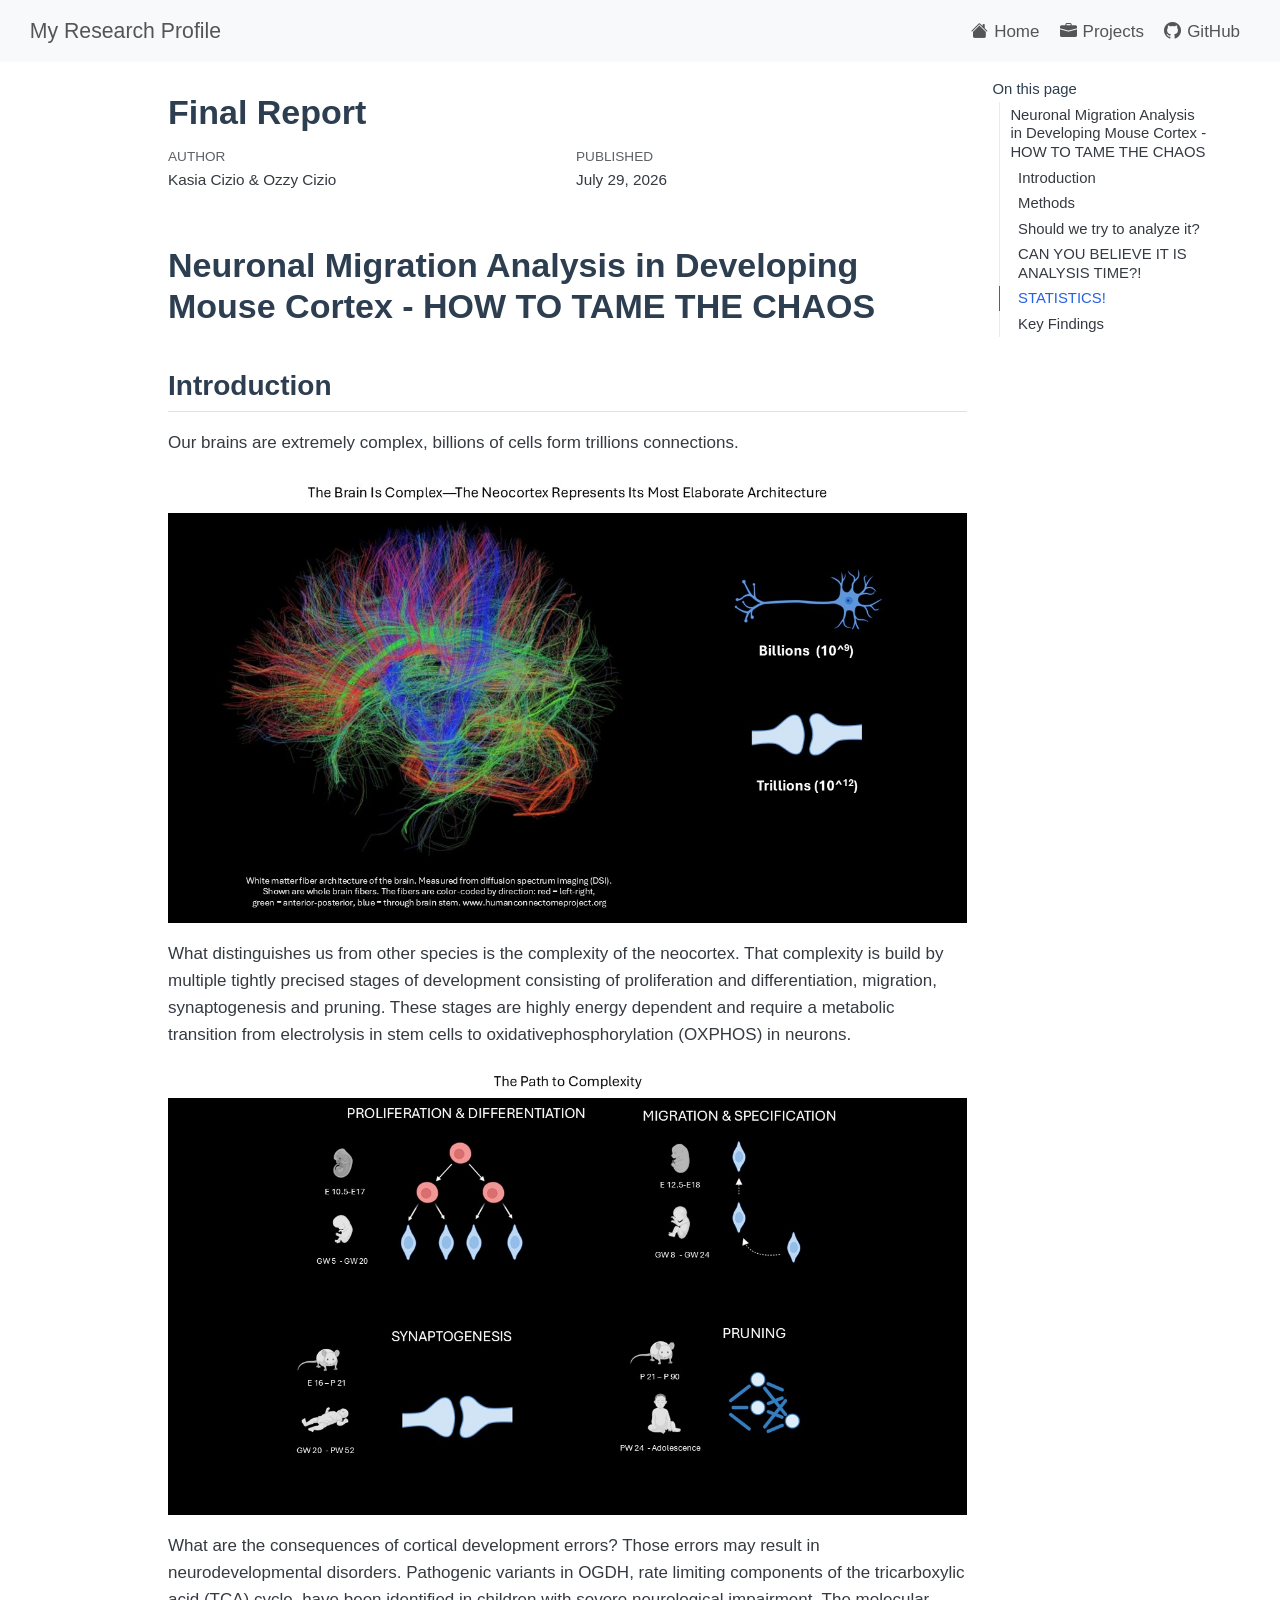
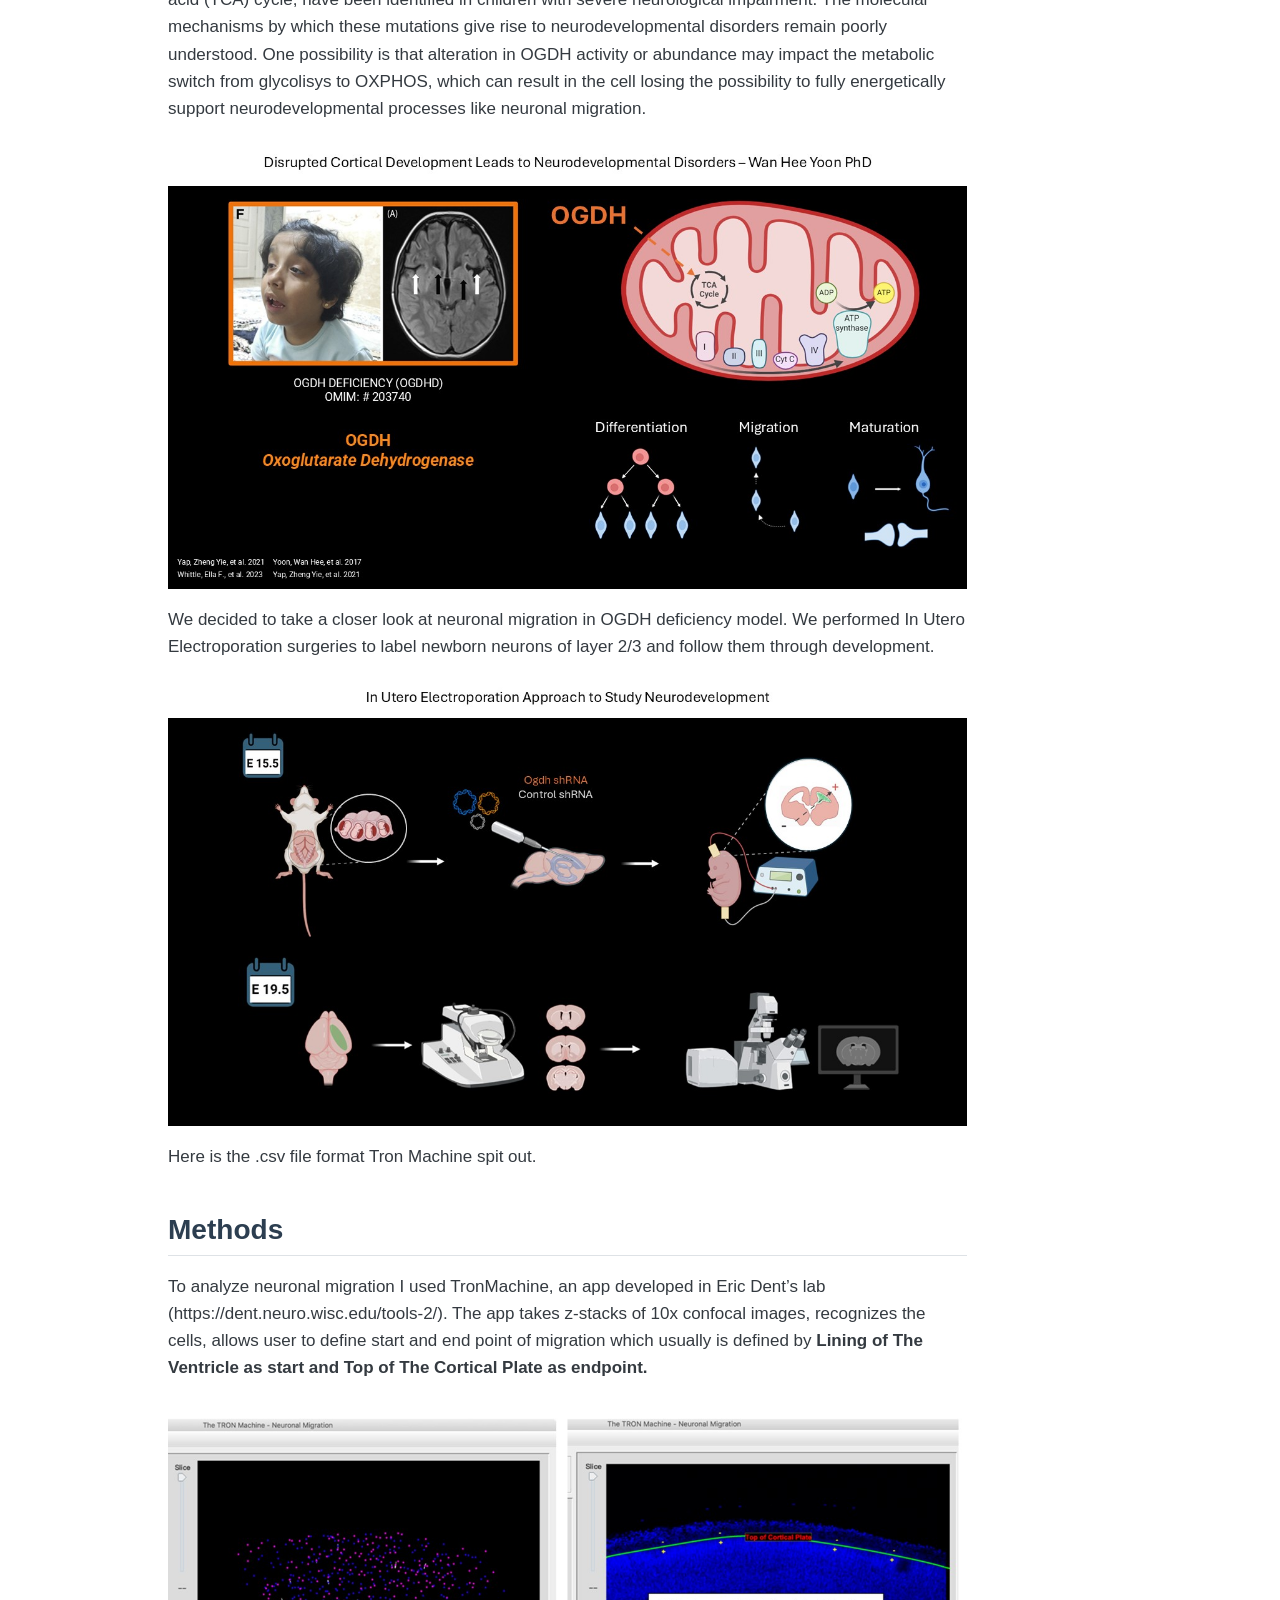
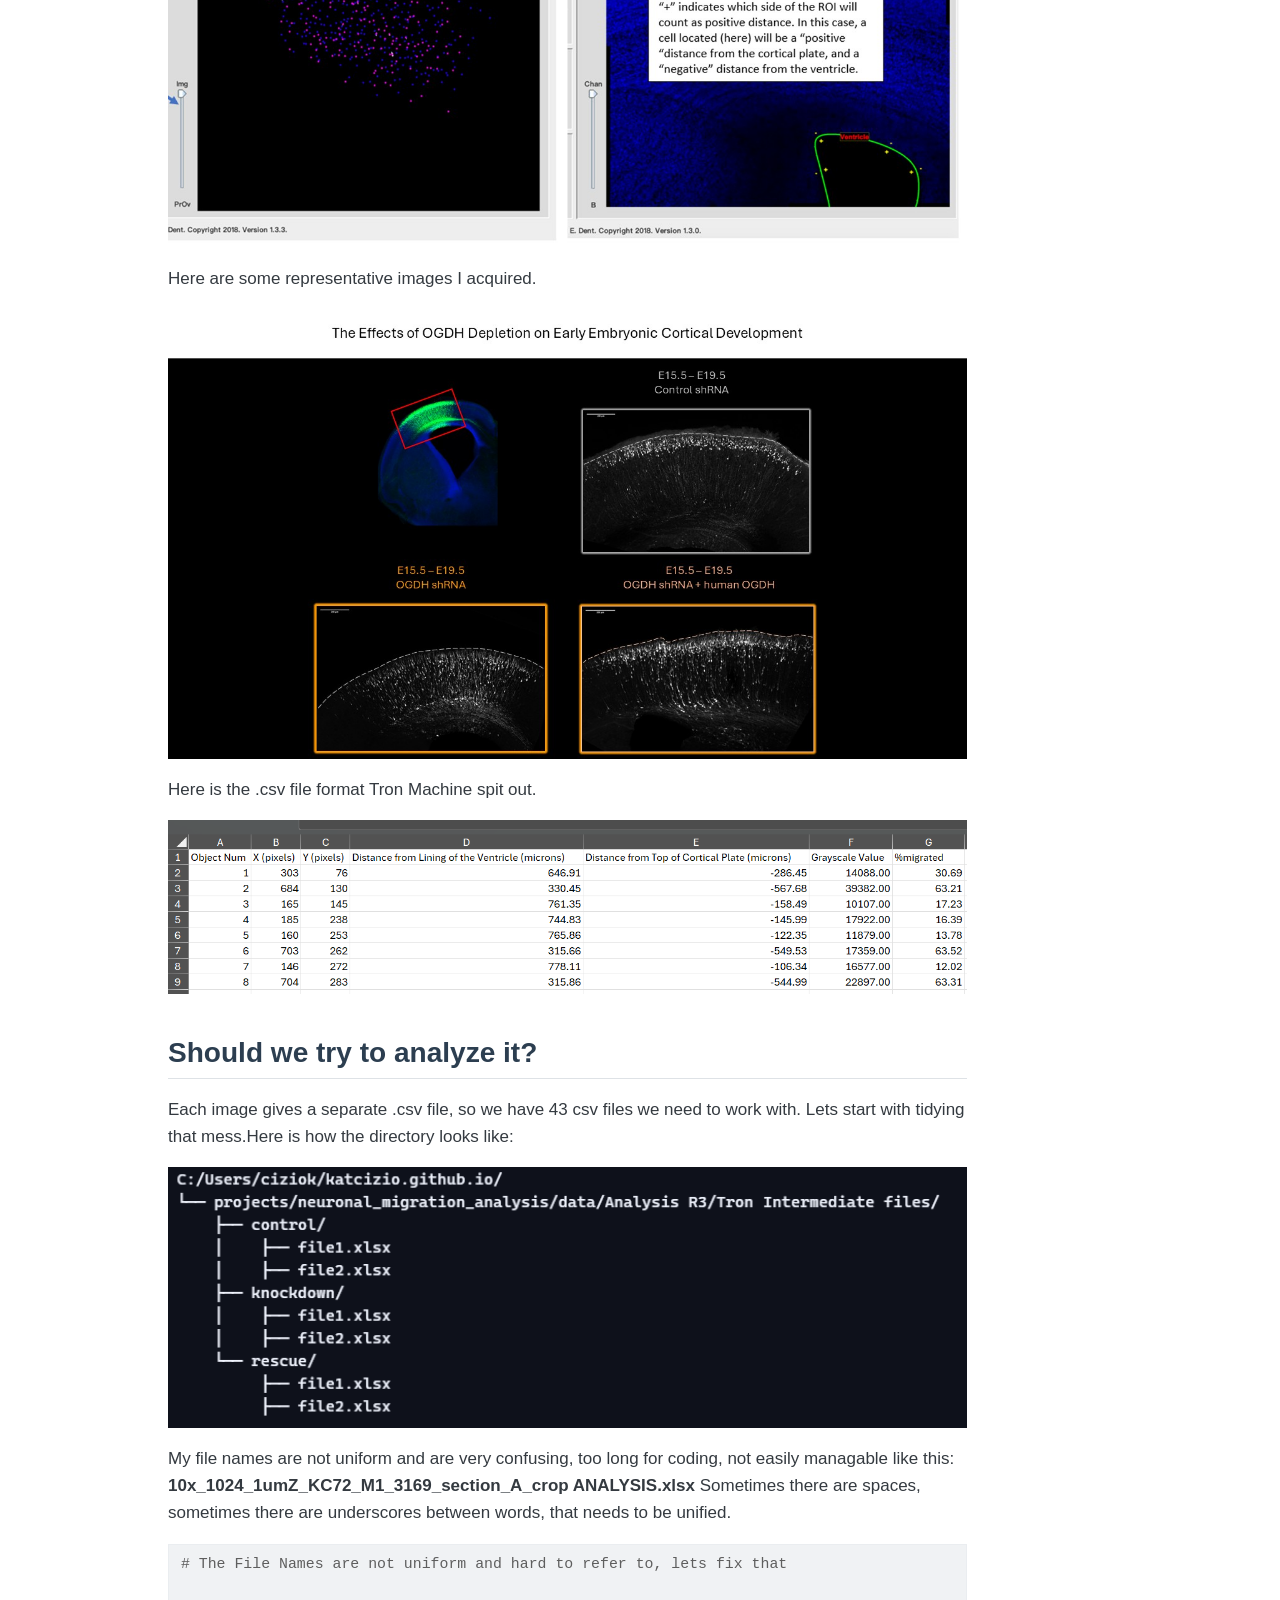
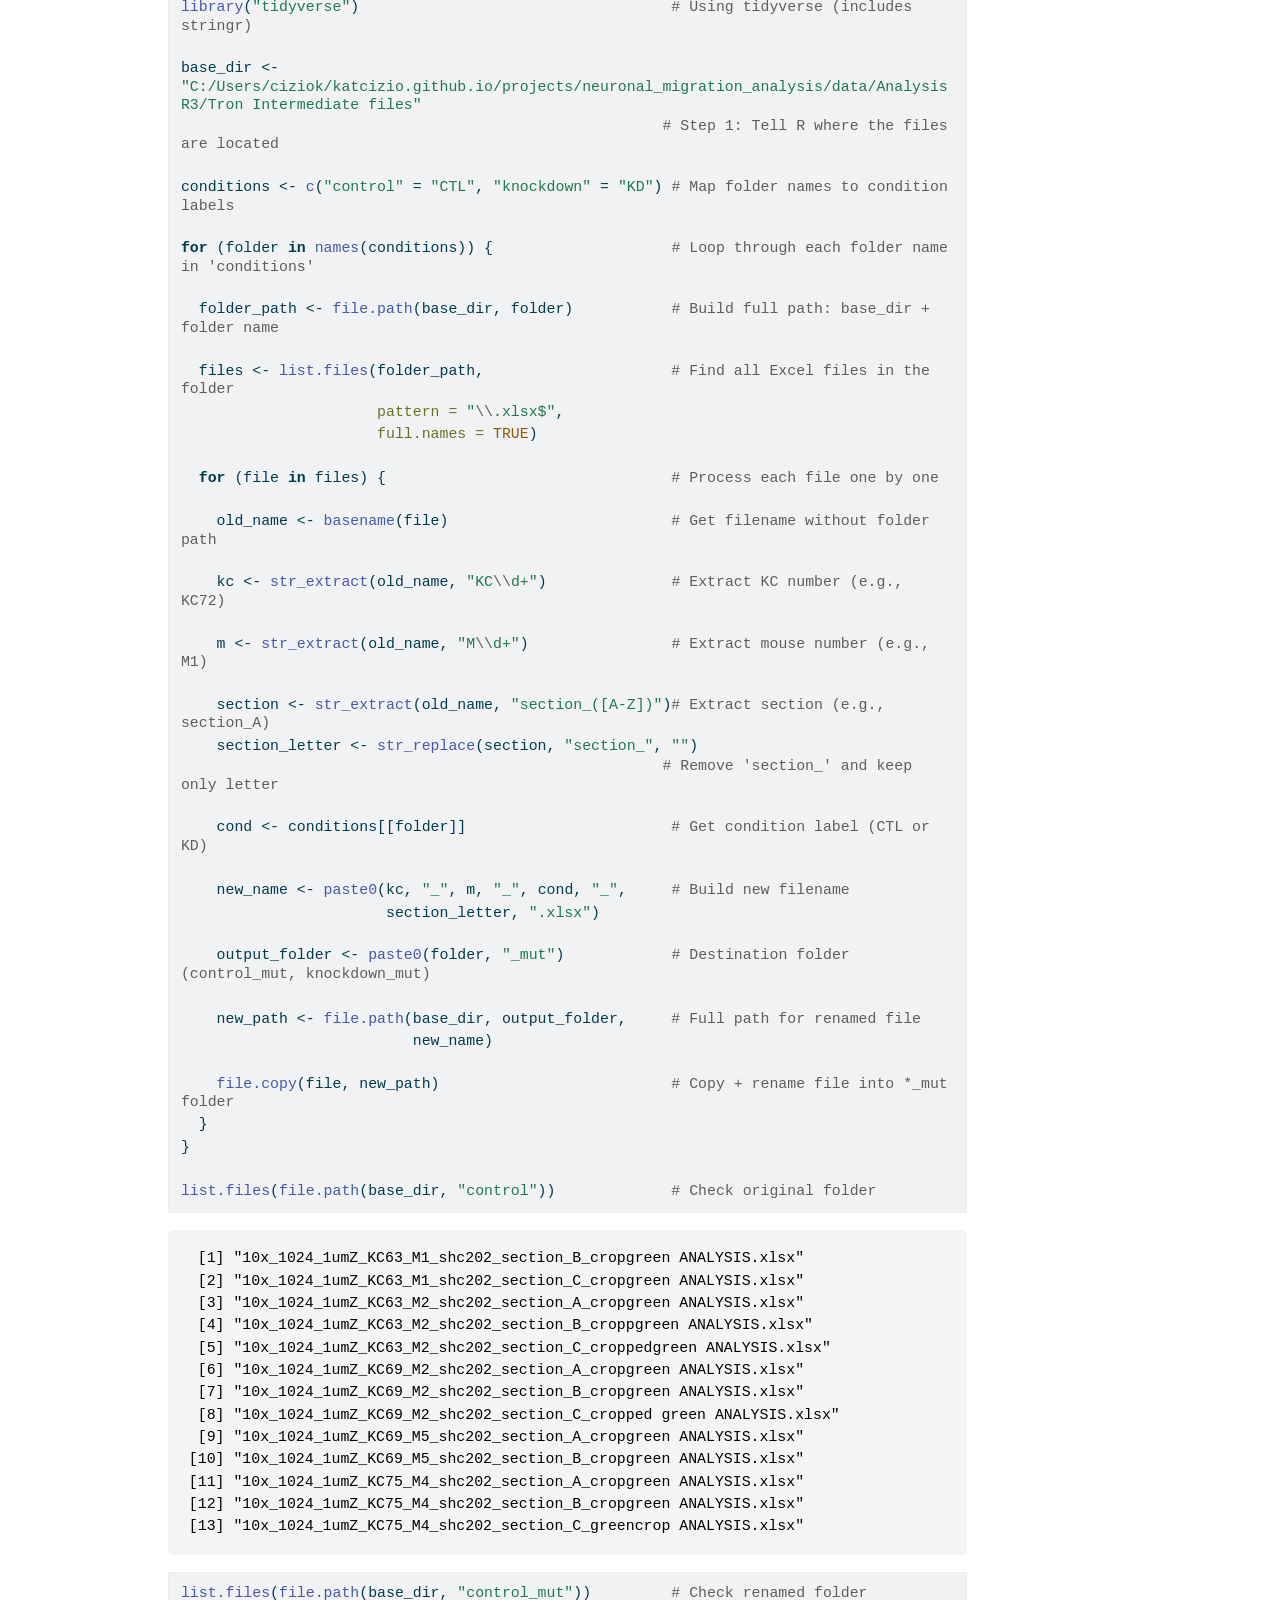
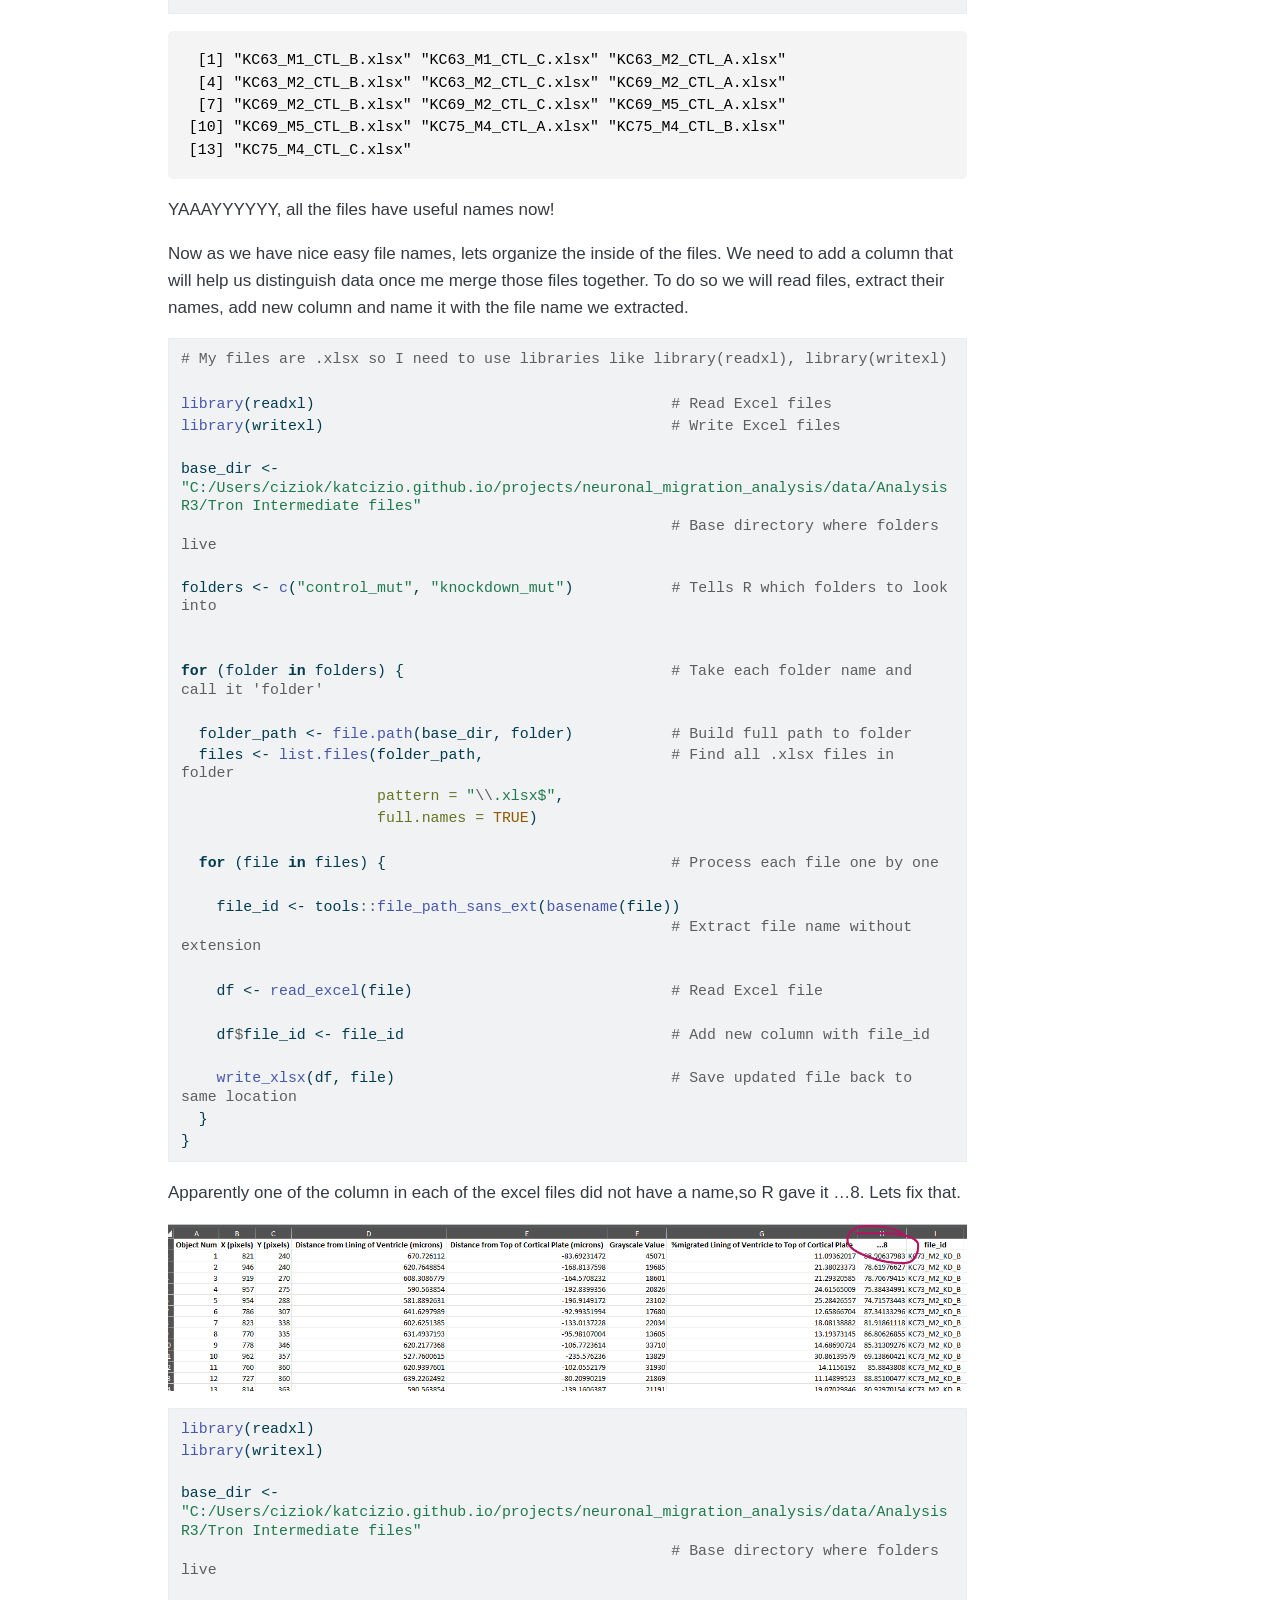
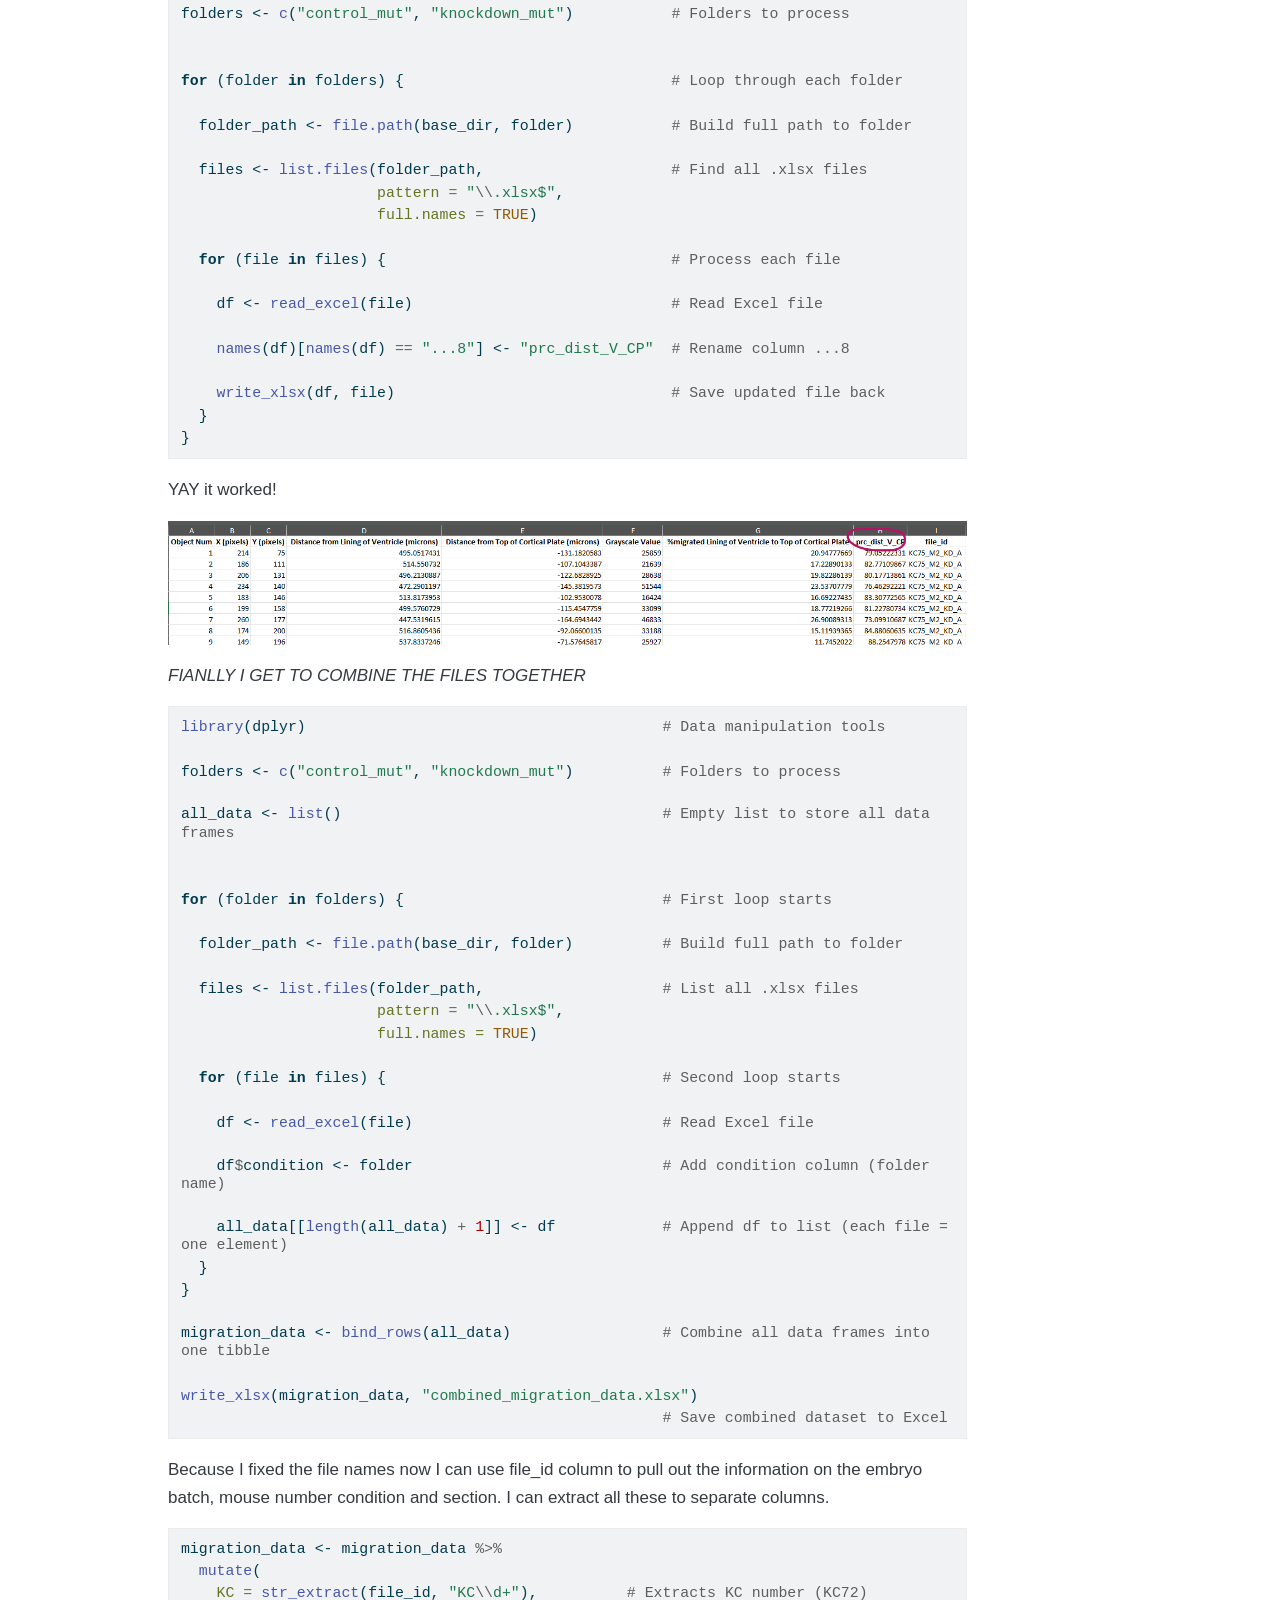
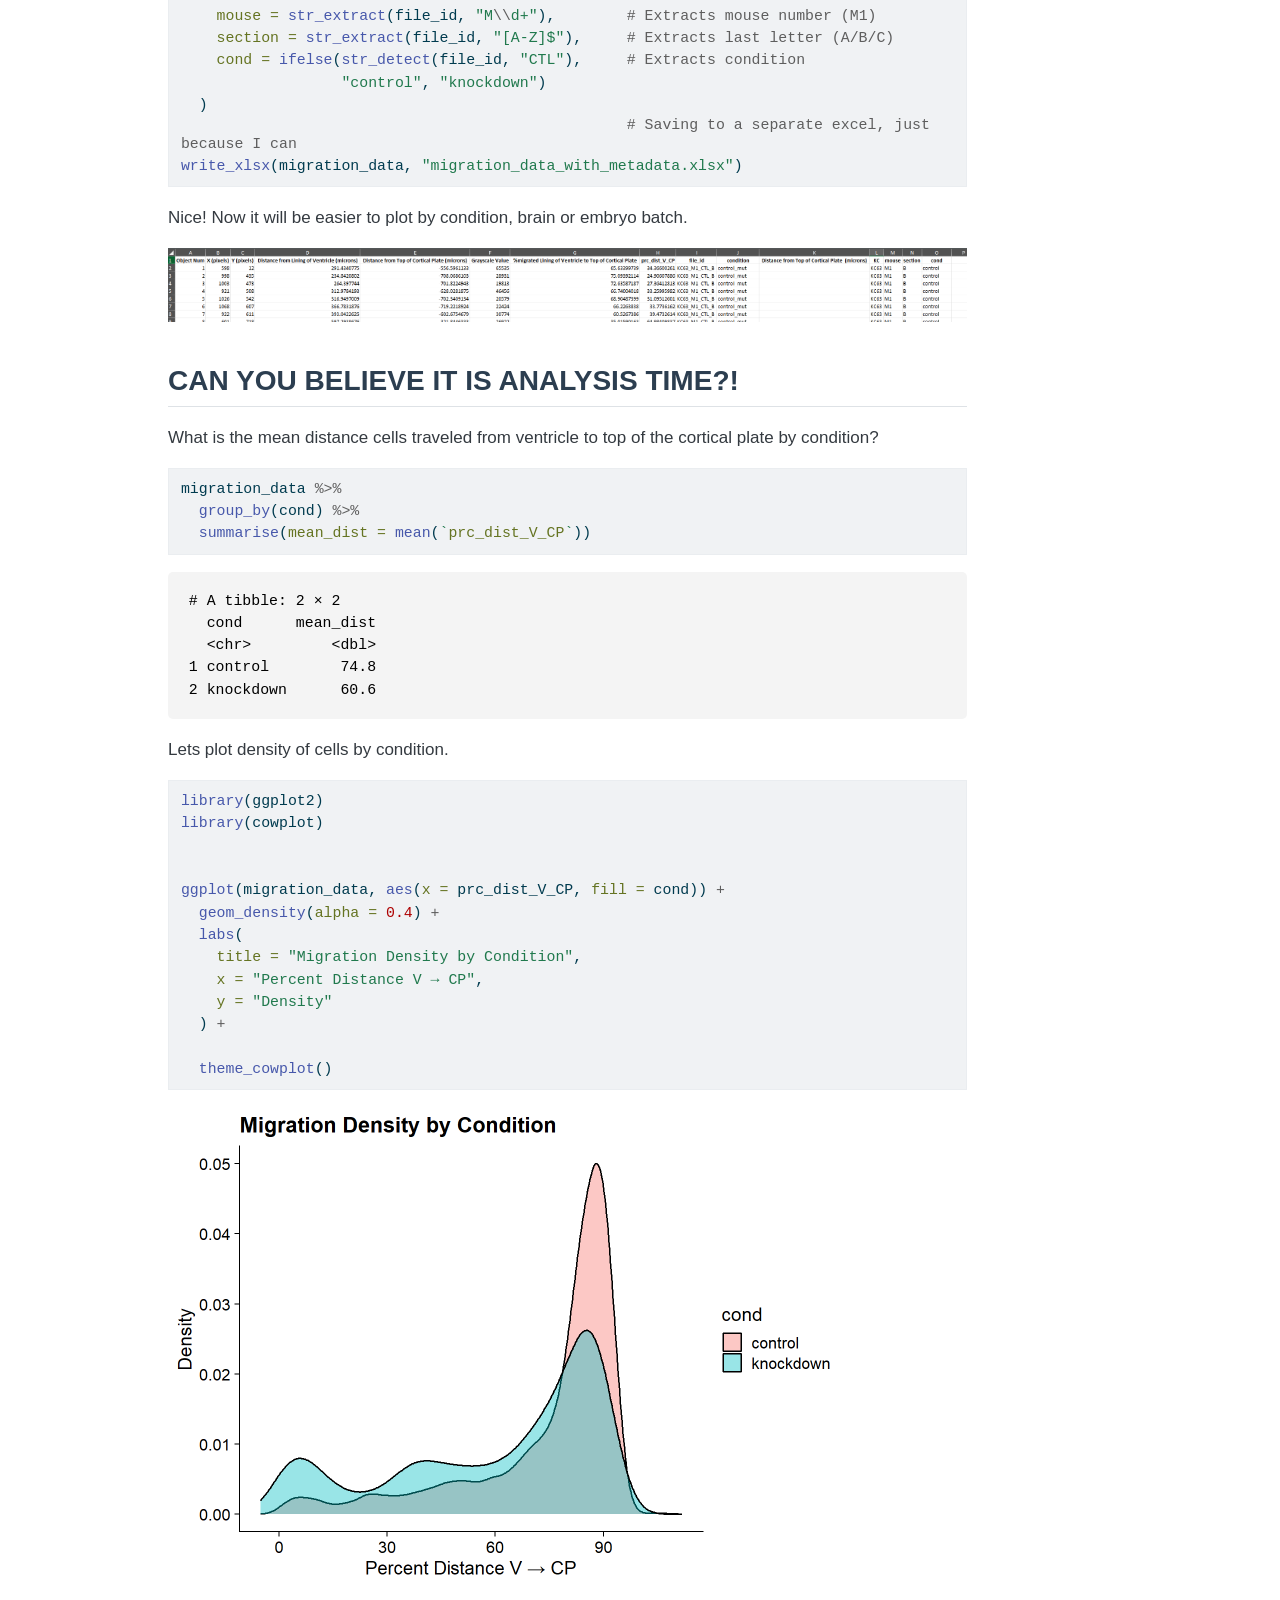
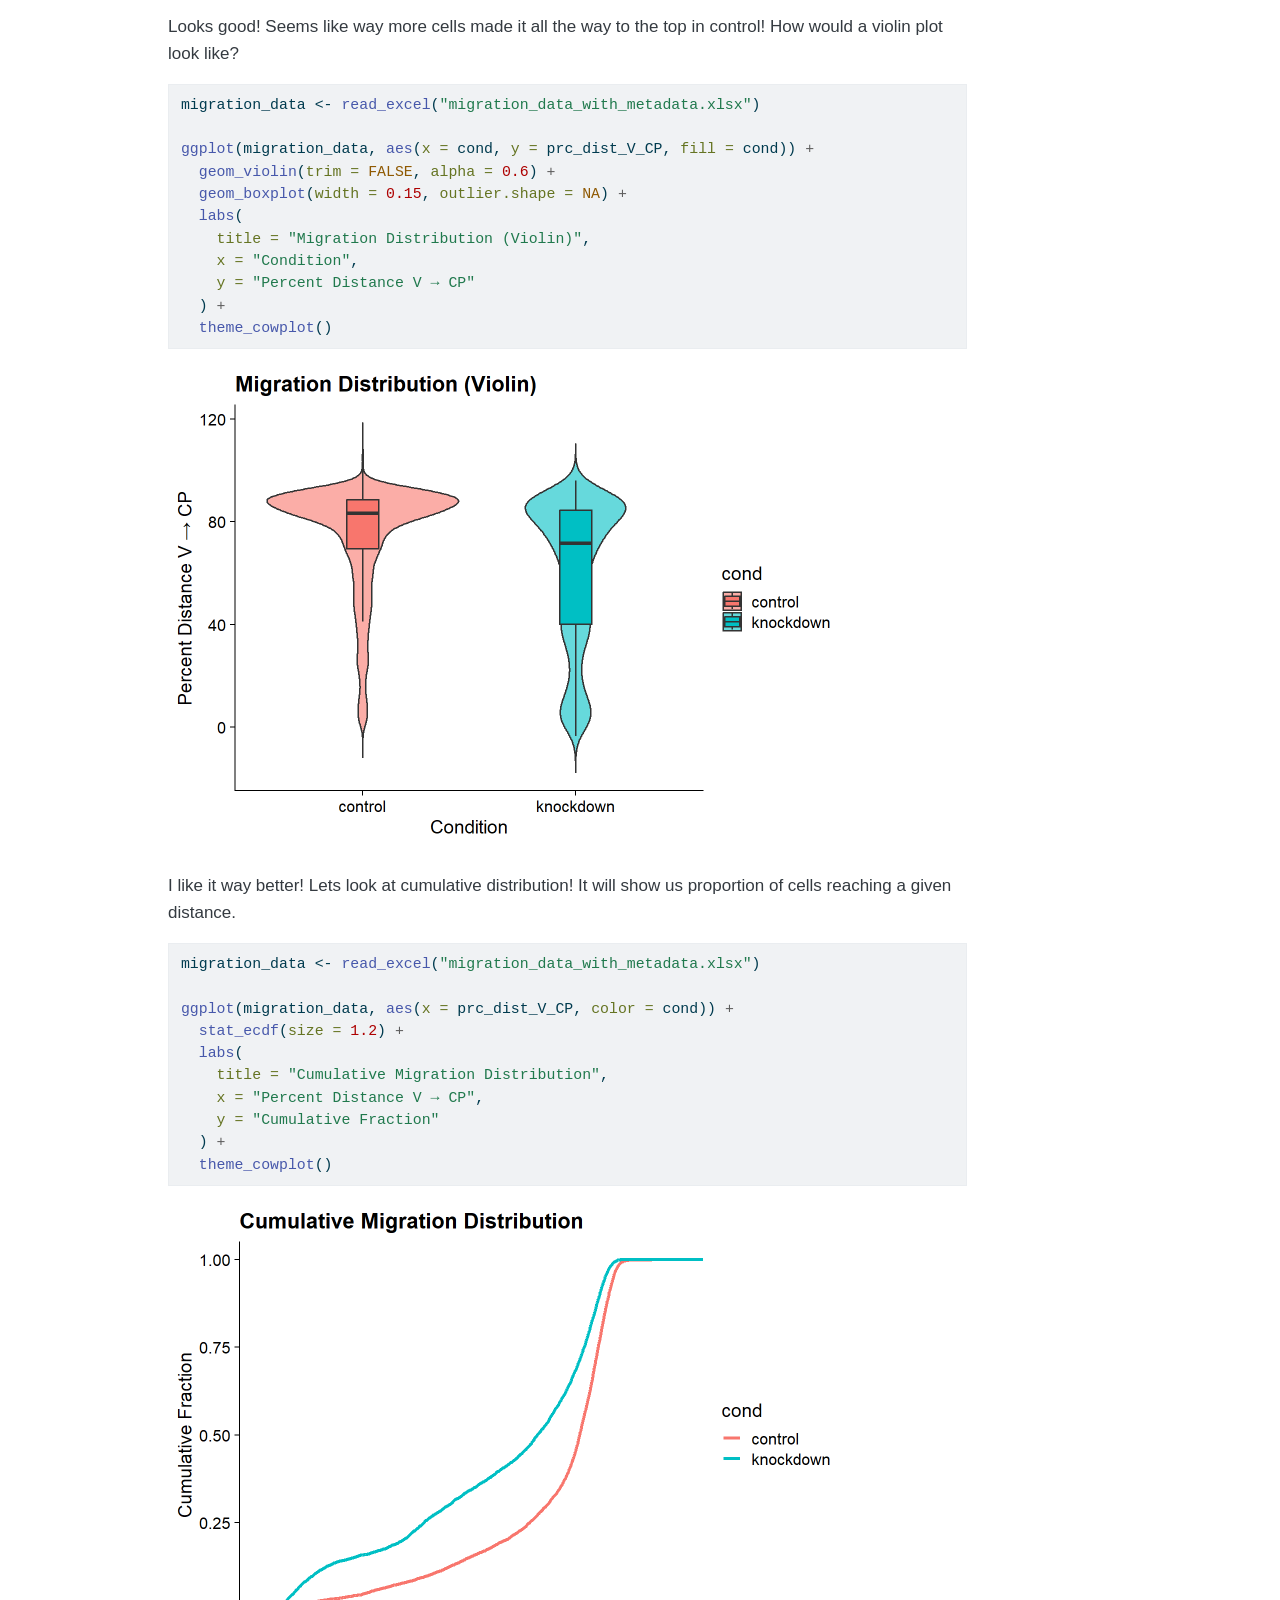
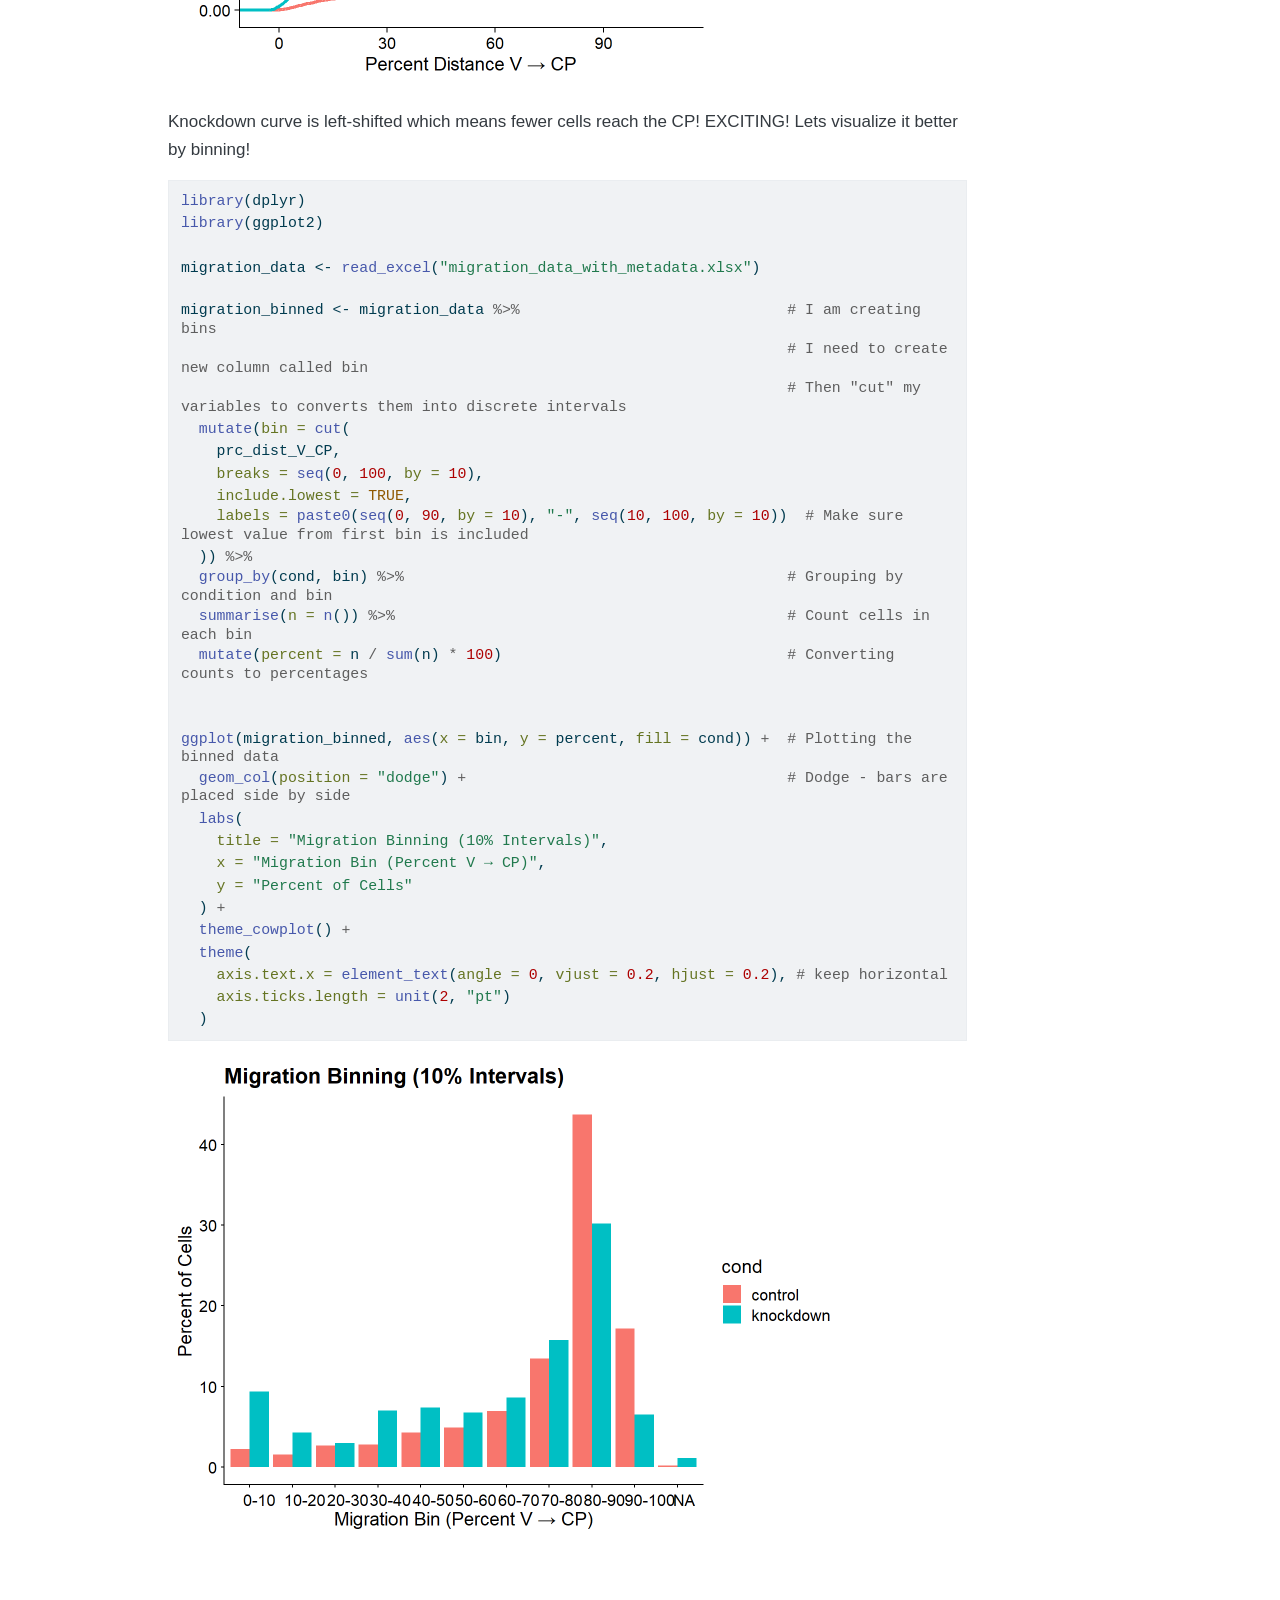
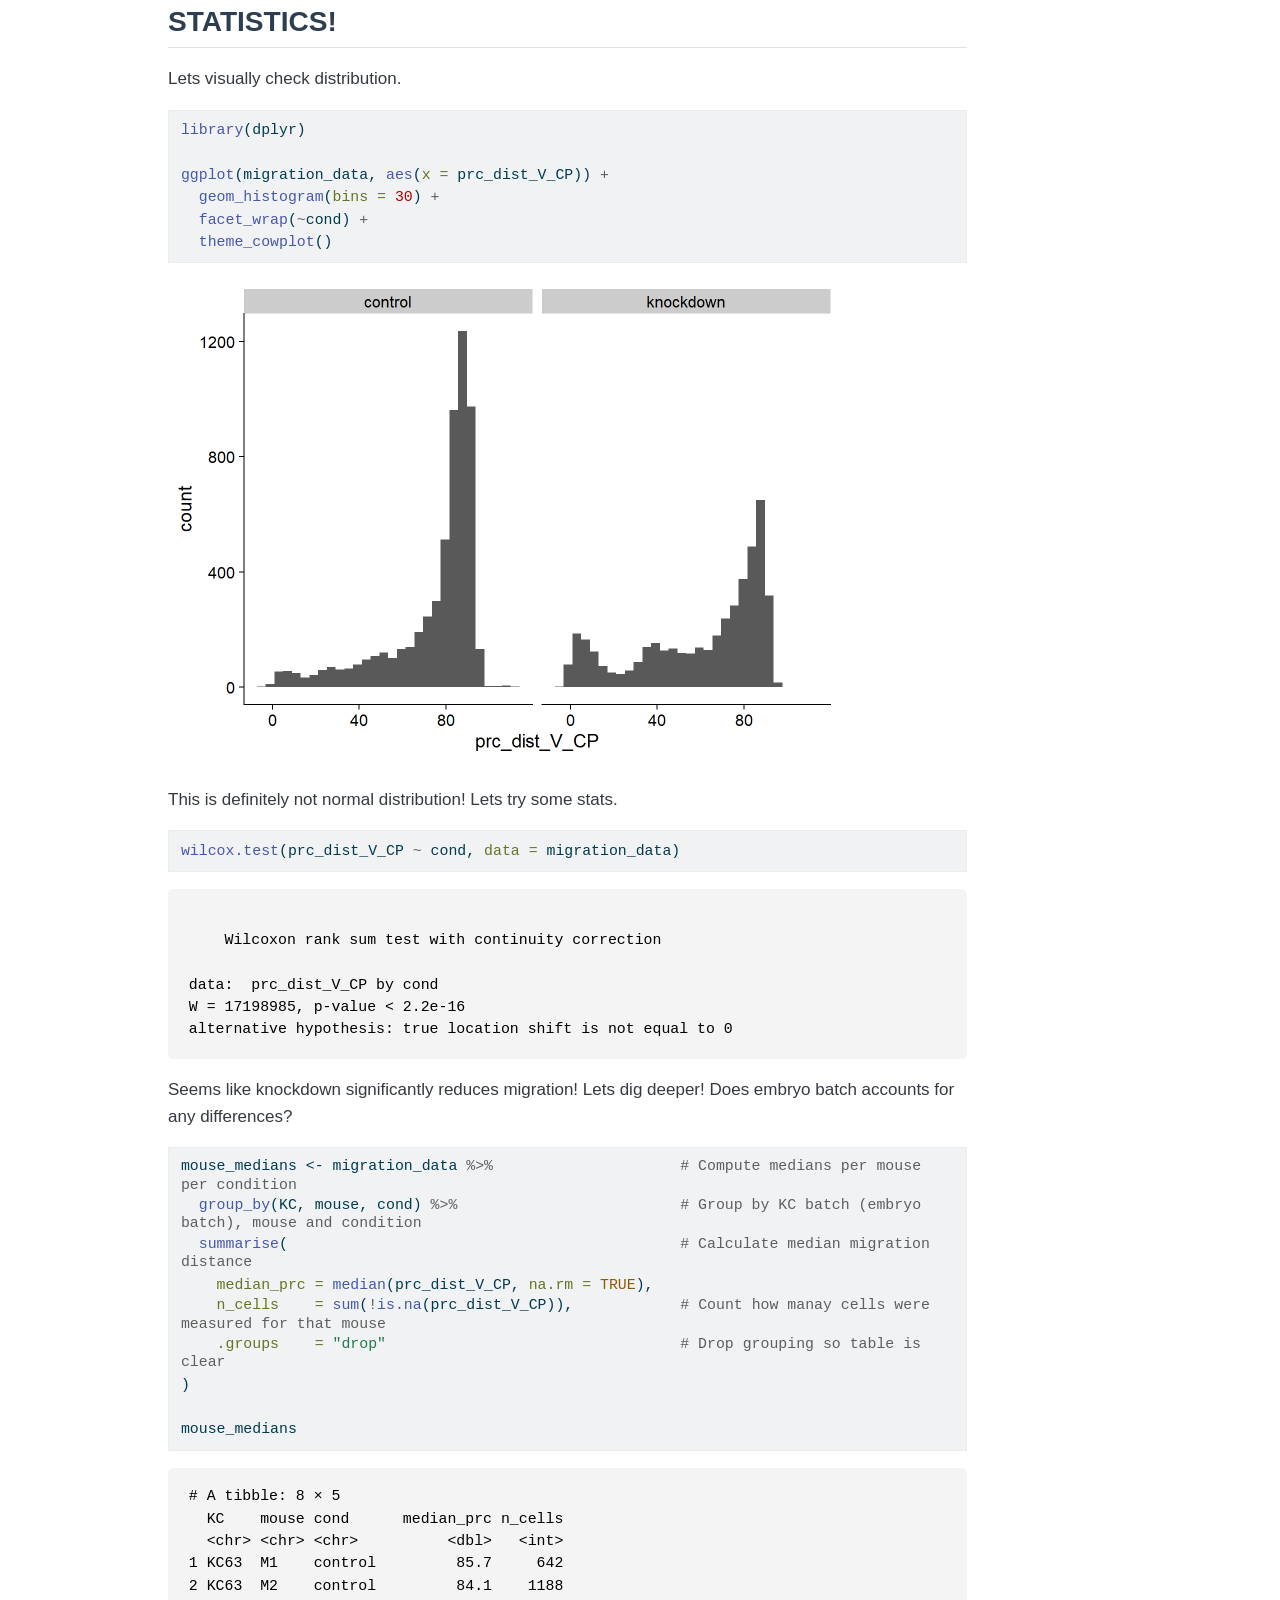
==== docs/final-report.html @ f1ce34d6 "all the changes made ever" ====
<!DOCTYPE html>
<html xmlns="http://www.w3.org/1999/xhtml" lang="en" xml:lang="en"><head>

<meta charset="utf-8">
<meta name="generator" content="quarto-1.9.38">

<meta name="viewport" content="width=device-width, initial-scale=1.0, user-scalable=yes">

<meta name="author" content="Kasia Cizio &amp; Ozzy Cizio">
<meta name="dcterms.date" content="2026-07-29">

<title>Final Report – My Research Profile</title>
<style>
/* Default styles provided by pandoc.
** See https://pandoc.org/MANUAL.html#variables-for-html for config info.
*/
code{white-space: pre-wrap;}
span.smallcaps{font-variant: small-caps;}
div.columns{display: flex; gap: min(4vw, 1.5em);}
div.column{flex: auto; overflow-x: auto;}
div.hanging-indent{margin-left: 1.5em; text-indent: -1.5em;}
ul.task-list{list-style: none;}
ul.task-list li input[type="checkbox"] {
  width: 0.8em;
  margin: 0 0.8em 0.2em -1em; /* quarto-specific, see https://github.com/quarto-dev/quarto-cli/issues/4556 */ 
  vertical-align: middle;
}
/* CSS for syntax highlighting */
html { -webkit-text-size-adjust: 100%; }
pre > code.sourceCode { white-space: pre; position: relative; }
pre > code.sourceCode > span { display: inline-block; line-height: 1.25; }
pre > code.sourceCode > span:empty { height: 1.2em; }
.sourceCode { overflow: visible; }
code.sourceCode > span { color: inherit; text-decoration: inherit; }
div.sourceCode { margin: 1em 0; }
pre.sourceCode { margin: 0; }
@media screen {
div.sourceCode { overflow: auto; }
}
@media print {
pre > code.sourceCode { white-space: pre-wrap; }
pre > code.sourceCode > span { text-indent: -5em; padding-left: 5em; }
}
pre.numberSource code
  { counter-reset: source-line 0; }
pre.numberSource code > span
  { position: relative; left: -4em; counter-increment: source-line; }
pre.numberSource code > span > a:first-child::before
  { content: counter(source-line);
    position: relative; left: -1em; text-align: right; vertical-align: baseline;
    border: none; display: inline-block;
    -webkit-touch-callout: none; -webkit-user-select: none;
    -khtml-user-select: none; -moz-user-select: none;
    -ms-user-select: none; user-select: none;
    padding: 0 4px; width: 4em;
  }
pre.numberSource { margin-left: 3em;  padding-left: 4px; }
div.sourceCode
  {   }
@media screen {
pre > code.sourceCode > span > a:first-child::before { text-decoration: underline; }
}
</style>


<script src="site_libs/quarto-nav/quarto-nav.js"></script>
<script src="site_libs/quarto-nav/headroom.min.js"></script>
<script src="site_libs/clipboard/clipboard.min.js"></script>
<script src="site_libs/quarto-search/autocomplete.umd.js"></script>
<script src="site_libs/quarto-search/fuse.min.js"></script>
<script src="site_libs/quarto-search/quarto-search.js"></script>
<meta name="quarto:offset" content="./">
<script src="site_libs/quarto-html/quarto.js" type="module"></script>
<script src="site_libs/quarto-html/tabsets/tabsets.js" type="module"></script>
<script src="site_libs/quarto-html/popper.min.js"></script>
<script src="site_libs/quarto-html/tippy.umd.min.js"></script>
<script src="site_libs/quarto-html/anchor.min.js"></script>
<link href="site_libs/quarto-html/tippy.css" rel="stylesheet">
<link href="site_libs/quarto-html/quarto-syntax-highlighting-15634bcf2e68342d4ad2dfa704d543f6.css" rel="stylesheet" id="quarto-text-highlighting-styles">
<script src="site_libs/bootstrap/bootstrap.min.js"></script>
<link href="site_libs/bootstrap/bootstrap-icons.css" rel="stylesheet">
<link href="site_libs/bootstrap/bootstrap-1de071e047e49cd083ceb1b25ae4a66d.min.css" rel="stylesheet" append-hash="true" id="quarto-bootstrap" data-mode="light">
<script id="quarto-search-options" type="application/json">{
  "location": "navbar",
  "copy-button": false,
  "collapse-after": 3,
  "panel-placement": "end",
  "type": "overlay",
  "limit": 50,
  "keyboard-shortcut": [
    "f",
    "/",
    "s"
  ],
  "show-item-context": false,
  "language": {
    "search-no-results-text": "No results",
    "search-matching-documents-text": "matching documents",
    "search-copy-link-title": "Copy link to search",
    "search-hide-matches-text": "Hide additional matches",
    "search-more-match-text": "more match in this document",
    "search-more-matches-text": "more matches in this document",
    "search-clear-button-title": "Clear",
    "search-text-placeholder": "",
    "search-detached-cancel-button-title": "Cancel",
    "search-submit-button-title": "Submit",
    "search-label": "Search"
  }
}</script>


<link rel="stylesheet" href="styles.css">
</head>

<body class="nav-fixed quarto-light">

<div id="quarto-search-results"></div>
  <header id="quarto-header" class="headroom fixed-top">
    <nav class="navbar navbar-expand-lg " data-bs-theme="dark">
      <div class="navbar-container container-fluid">
      <div class="navbar-brand-container mx-auto">
    <a class="navbar-brand" href="./index.html">
    <span class="navbar-title">My Research Profile</span>
    </a>
  </div>
          <button class="navbar-toggler" type="button" data-bs-toggle="collapse" data-bs-target="#navbarCollapse" aria-controls="navbarCollapse" role="menu" aria-expanded="false" aria-label="Toggle navigation" onclick="if (window.quartoToggleHeadroom) { window.quartoToggleHeadroom(); }">
  <span class="navbar-toggler-icon"></span>
</button>
          <div class="collapse navbar-collapse" id="navbarCollapse">
            <ul class="navbar-nav navbar-nav-scroll ms-auto">
  <li class="nav-item">
    <a class="nav-link" href="./index.html"> <i class="bi bi-house-fill" role="img">
</i> 
<span class="menu-text">Home</span></a>
  </li>  
  <li class="nav-item">
    <a class="nav-link" href="./projects.html"> <i class="bi bi-briefcase-fill" role="img">
</i> 
<span class="menu-text">Projects</span></a>
  </li>  
  <li class="nav-item">
    <a class="nav-link" href="https://github.com"> <i class="bi bi-github" role="img">
</i> 
<span class="menu-text">GitHub</span></a>
  </li>  
</ul>
          </div> <!-- /navcollapse -->
            <div class="quarto-navbar-tools">
</div>
      </div> <!-- /container-fluid -->
    </nav>
</header>
<!-- content -->
<div id="quarto-content" class="quarto-container page-columns page-rows-contents page-layout-article page-navbar">
<!-- sidebar -->
<!-- margin-sidebar -->
    <div id="quarto-margin-sidebar" class="sidebar margin-sidebar">
        <nav id="TOC" role="doc-toc" class="toc-active">
    <h2 id="toc-title">On this page</h2>
   
  <ul>
  <li><a href="#neuronal-migration-analysis-in-developing-mouse-cortex---how-to-tame-the-chaos" id="toc-neuronal-migration-analysis-in-developing-mouse-cortex---how-to-tame-the-chaos" class="nav-link active" data-scroll-target="#neuronal-migration-analysis-in-developing-mouse-cortex---how-to-tame-the-chaos">Neuronal Migration Analysis in Developing Mouse Cortex - HOW TO TAME THE CHAOS</a>
  <ul class="collapse">
  <li><a href="#introduction" id="toc-introduction" class="nav-link" data-scroll-target="#introduction">Introduction</a></li>
  <li><a href="#methods" id="toc-methods" class="nav-link" data-scroll-target="#methods">Methods</a></li>
  <li><a href="#should-we-try-to-analyze-it" id="toc-should-we-try-to-analyze-it" class="nav-link" data-scroll-target="#should-we-try-to-analyze-it">Should we try to analyze it?</a></li>
  <li><a href="#can-you-believe-it-is-analysis-time" id="toc-can-you-believe-it-is-analysis-time" class="nav-link" data-scroll-target="#can-you-believe-it-is-analysis-time">CAN YOU BELIEVE IT IS ANALYSIS TIME?!</a></li>
  <li><a href="#statistics" id="toc-statistics" class="nav-link" data-scroll-target="#statistics">STATISTICS!</a></li>
  <li><a href="#key-findings" id="toc-key-findings" class="nav-link" data-scroll-target="#key-findings">Key Findings</a></li>
  </ul></li>
  </ul>
</nav>
    </div>
<!-- main -->
<main class="content" id="quarto-document-content">

<header id="title-block-header" class="quarto-title-block default">
<div class="quarto-title">
<h1 class="title">Final Report</h1>
</div>



<div class="quarto-title-meta">

    <div>
    <div class="quarto-title-meta-heading">Author</div>
    <div class="quarto-title-meta-contents">
             <p>Kasia Cizio &amp; Ozzy Cizio </p>
          </div>
  </div>
    
    <div>
    <div class="quarto-title-meta-heading">Published</div>
    <div class="quarto-title-meta-contents">
      <p class="date">July 29, 2026</p>
    </div>
  </div>
  
    
  </div>
  


</header>


<section id="neuronal-migration-analysis-in-developing-mouse-cortex---how-to-tame-the-chaos" class="level1">
<h1>Neuronal Migration Analysis in Developing Mouse Cortex - HOW TO TAME THE CHAOS</h1>
<section id="introduction" class="level2">
<h2 class="anchored" data-anchor-id="introduction">Introduction</h2>
<p>Our brains are extremely complex, billions of cells form trillions connections.</p>
<p><img src="projects/neuronal_migration_analysis/images/Slide_1.jpg" width="100%"></p>
<p>What distinguishes us from other species is the complexity of the neocortex. That complexity is build by multiple tightly precised stages of development consisting of proliferation and differentiation, migration, synaptogenesis and pruning. These stages are highly energy dependent and require a metabolic transition from electrolysis in stem cells to oxidativephosphorylation (OXPHOS) in neurons.</p>
<p><img src="projects/neuronal_migration_analysis/images/Slide_2.jpg" width="100%"></p>
<p>What are the consequences of cortical development errors? Those errors may result in neurodevelopmental disorders. Pathogenic variants in OGDH, rate limiting components of the tricarboxylic acid (TCA) cycle, have been identified in children with severe neurological impairment. The molecular mechanisms by which these mutations give rise to neurodevelopmental disorders remain poorly understood. One possibility is that alteration in OGDH activity or abundance may impact the metabolic switch from glycolisys to OXPHOS, which can result in the cell losing the possibility to fully energetically support neurodevelopmental processes like neuronal migration.</p>
<p><img src="projects/neuronal_migration_analysis/images/Slide_3.jpg" width="100%"></p>
<p>We decided to take a closer look at neuronal migration in OGDH deficiency model. We performed In Utero Electroporation surgeries to label newborn neurons of layer 2/3 and follow them through development.</p>
<p><img src="projects/neuronal_migration_analysis/images/Slide_4.jpg" width="100%"></p>
<p>Here is the .csv file format Tron Machine spit out.</p>
</section>
<section id="methods" class="level2">
<h2 class="anchored" data-anchor-id="methods">Methods</h2>
<p>To analyze neuronal migration I used TronMachine, an app developed in Eric Dent’s lab (https://dent.neuro.wisc.edu/tools-2/). The app takes z-stacks of 10x confocal images, recognizes the cells, allows user to define start and end point of migration which usually is defined by <strong>Lining of The Ventricle as start and Top of The Cortical Plate as endpoint.</strong></p>
<p><img src="projects/neuronal_migration_analysis/images/Slide_5.jpg" width="100%"></p>
<p>Here are some representative images I acquired.</p>
<p><img src="projects/neuronal_migration_analysis/images/Slide_6.jpg" width="100%"></p>
<p>Here is the .csv file format Tron Machine spit out.</p>
<p><img src="projects/neuronal_migration_analysis/images/Slide_7.png" width="100%"></p>
</section>
<section id="should-we-try-to-analyze-it" class="level2">
<h2 class="anchored" data-anchor-id="should-we-try-to-analyze-it">Should we try to analyze it?</h2>
<p>Each image gives a separate .csv file, so we have 43 csv files we need to work with. Lets start with tidying that mess.Here is how the directory looks like:</p>
<p><img src="projects/neuronal_migration_analysis/images/Slide_8.png" width="100%"></p>
<p>My file names are not uniform and are very confusing, too long for coding, not easily managable like this: <strong>10x_1024_1umZ_KC72_M1_3169_section_A_crop ANALYSIS.xlsx</strong> Sometimes there are spaces, sometimes there are underscores between words, that needs to be unified.</p>
<div class="cell">
<div class="code-copy-outer-scaffold"><div class="sourceCode cell-code" id="cb1"><pre class="sourceCode r code-with-copy"><code class="sourceCode r"><span id="cb1-1"><a href="#cb1-1" aria-hidden="true" tabindex="-1"></a><span class="co"># The File Names are not uniform and hard to refer to, lets fix that</span></span>
<span id="cb1-2"><a href="#cb1-2" aria-hidden="true" tabindex="-1"></a></span>
<span id="cb1-3"><a href="#cb1-3" aria-hidden="true" tabindex="-1"></a><span class="fu">library</span>(<span class="st">"tidyverse"</span>)                                   <span class="co"># Using tidyverse (includes stringr)</span></span>
<span id="cb1-4"><a href="#cb1-4" aria-hidden="true" tabindex="-1"></a></span>
<span id="cb1-5"><a href="#cb1-5" aria-hidden="true" tabindex="-1"></a>base_dir <span class="ot">&lt;-</span> <span class="st">"C:/Users/ciziok/katcizio.github.io/projects/neuronal_migration_analysis/data/Analysis R3/Tron Intermediate files"</span></span>
<span id="cb1-6"><a href="#cb1-6" aria-hidden="true" tabindex="-1"></a>                                                      <span class="co"># Step 1: Tell R where the files are located</span></span>
<span id="cb1-7"><a href="#cb1-7" aria-hidden="true" tabindex="-1"></a></span>
<span id="cb1-8"><a href="#cb1-8" aria-hidden="true" tabindex="-1"></a>conditions <span class="ot">&lt;-</span> <span class="fu">c</span>(<span class="st">"control"</span> <span class="ot">=</span> <span class="st">"CTL"</span>, <span class="st">"knockdown"</span> <span class="ot">=</span> <span class="st">"KD"</span>) <span class="co"># Map folder names to condition labels</span></span>
<span id="cb1-9"><a href="#cb1-9" aria-hidden="true" tabindex="-1"></a></span>
<span id="cb1-10"><a href="#cb1-10" aria-hidden="true" tabindex="-1"></a><span class="cf">for</span> (folder <span class="cf">in</span> <span class="fu">names</span>(conditions)) {                    <span class="co"># Loop through each folder name in 'conditions'</span></span>
<span id="cb1-11"><a href="#cb1-11" aria-hidden="true" tabindex="-1"></a>  </span>
<span id="cb1-12"><a href="#cb1-12" aria-hidden="true" tabindex="-1"></a>  folder_path <span class="ot">&lt;-</span> <span class="fu">file.path</span>(base_dir, folder)           <span class="co"># Build full path: base_dir + folder name</span></span>
<span id="cb1-13"><a href="#cb1-13" aria-hidden="true" tabindex="-1"></a>  </span>
<span id="cb1-14"><a href="#cb1-14" aria-hidden="true" tabindex="-1"></a>  files <span class="ot">&lt;-</span> <span class="fu">list.files</span>(folder_path,                     <span class="co"># Find all Excel files in the folder</span></span>
<span id="cb1-15"><a href="#cb1-15" aria-hidden="true" tabindex="-1"></a>                      <span class="at">pattern =</span> <span class="st">"</span><span class="sc">\\</span><span class="st">.xlsx$"</span>, </span>
<span id="cb1-16"><a href="#cb1-16" aria-hidden="true" tabindex="-1"></a>                      <span class="at">full.names =</span> <span class="cn">TRUE</span>)</span>
<span id="cb1-17"><a href="#cb1-17" aria-hidden="true" tabindex="-1"></a>  </span>
<span id="cb1-18"><a href="#cb1-18" aria-hidden="true" tabindex="-1"></a>  <span class="cf">for</span> (file <span class="cf">in</span> files) {                                <span class="co"># Process each file one by one</span></span>
<span id="cb1-19"><a href="#cb1-19" aria-hidden="true" tabindex="-1"></a>    </span>
<span id="cb1-20"><a href="#cb1-20" aria-hidden="true" tabindex="-1"></a>    old_name <span class="ot">&lt;-</span> <span class="fu">basename</span>(file)                         <span class="co"># Get filename without folder path</span></span>
<span id="cb1-21"><a href="#cb1-21" aria-hidden="true" tabindex="-1"></a>    </span>
<span id="cb1-22"><a href="#cb1-22" aria-hidden="true" tabindex="-1"></a>    kc <span class="ot">&lt;-</span> <span class="fu">str_extract</span>(old_name, <span class="st">"KC</span><span class="sc">\\</span><span class="st">d+"</span>)              <span class="co"># Extract KC number (e.g., KC72)</span></span>
<span id="cb1-23"><a href="#cb1-23" aria-hidden="true" tabindex="-1"></a>    </span>
<span id="cb1-24"><a href="#cb1-24" aria-hidden="true" tabindex="-1"></a>    m <span class="ot">&lt;-</span> <span class="fu">str_extract</span>(old_name, <span class="st">"M</span><span class="sc">\\</span><span class="st">d+"</span>)                <span class="co"># Extract mouse number (e.g., M1)</span></span>
<span id="cb1-25"><a href="#cb1-25" aria-hidden="true" tabindex="-1"></a>    </span>
<span id="cb1-26"><a href="#cb1-26" aria-hidden="true" tabindex="-1"></a>    section <span class="ot">&lt;-</span> <span class="fu">str_extract</span>(old_name, <span class="st">"section_([A-Z])"</span>)<span class="co"># Extract section (e.g., section_A)</span></span>
<span id="cb1-27"><a href="#cb1-27" aria-hidden="true" tabindex="-1"></a>    section_letter <span class="ot">&lt;-</span> <span class="fu">str_replace</span>(section, <span class="st">"section_"</span>, <span class="st">""</span>)  </span>
<span id="cb1-28"><a href="#cb1-28" aria-hidden="true" tabindex="-1"></a>                                                      <span class="co"># Remove 'section_' and keep only letter</span></span>
<span id="cb1-29"><a href="#cb1-29" aria-hidden="true" tabindex="-1"></a>    </span>
<span id="cb1-30"><a href="#cb1-30" aria-hidden="true" tabindex="-1"></a>    cond <span class="ot">&lt;-</span> conditions[[folder]]                       <span class="co"># Get condition label (CTL or KD)</span></span>
<span id="cb1-31"><a href="#cb1-31" aria-hidden="true" tabindex="-1"></a>    </span>
<span id="cb1-32"><a href="#cb1-32" aria-hidden="true" tabindex="-1"></a>    new_name <span class="ot">&lt;-</span> <span class="fu">paste0</span>(kc, <span class="st">"_"</span>, m, <span class="st">"_"</span>, cond, <span class="st">"_"</span>,     <span class="co"># Build new filename</span></span>
<span id="cb1-33"><a href="#cb1-33" aria-hidden="true" tabindex="-1"></a>                       section_letter, <span class="st">".xlsx"</span>)</span>
<span id="cb1-34"><a href="#cb1-34" aria-hidden="true" tabindex="-1"></a>    </span>
<span id="cb1-35"><a href="#cb1-35" aria-hidden="true" tabindex="-1"></a>    output_folder <span class="ot">&lt;-</span> <span class="fu">paste0</span>(folder, <span class="st">"_mut"</span>)            <span class="co"># Destination folder (control_mut, knockdown_mut)</span></span>
<span id="cb1-36"><a href="#cb1-36" aria-hidden="true" tabindex="-1"></a>    </span>
<span id="cb1-37"><a href="#cb1-37" aria-hidden="true" tabindex="-1"></a>    new_path <span class="ot">&lt;-</span> <span class="fu">file.path</span>(base_dir, output_folder,     <span class="co"># Full path for renamed file</span></span>
<span id="cb1-38"><a href="#cb1-38" aria-hidden="true" tabindex="-1"></a>                          new_name)</span>
<span id="cb1-39"><a href="#cb1-39" aria-hidden="true" tabindex="-1"></a>    </span>
<span id="cb1-40"><a href="#cb1-40" aria-hidden="true" tabindex="-1"></a>    <span class="fu">file.copy</span>(file, new_path)                          <span class="co"># Copy + rename file into *_mut folder</span></span>
<span id="cb1-41"><a href="#cb1-41" aria-hidden="true" tabindex="-1"></a>  }</span>
<span id="cb1-42"><a href="#cb1-42" aria-hidden="true" tabindex="-1"></a>}</span>
<span id="cb1-43"><a href="#cb1-43" aria-hidden="true" tabindex="-1"></a></span>
<span id="cb1-44"><a href="#cb1-44" aria-hidden="true" tabindex="-1"></a><span class="fu">list.files</span>(<span class="fu">file.path</span>(base_dir, <span class="st">"control"</span>))             <span class="co"># Check original folder</span></span></code></pre></div><button title="Copy to Clipboard" class="code-copy-button"><i class="bi"></i></button></div>
<div class="cell-output cell-output-stdout">
<pre><code> [1] "10x_1024_1umZ_KC63_M1_shc202_section_B_cropgreen ANALYSIS.xlsx"    
 [2] "10x_1024_1umZ_KC63_M1_shc202_section_C_cropgreen ANALYSIS.xlsx"    
 [3] "10x_1024_1umZ_KC63_M2_shc202_section_A_cropgreen ANALYSIS.xlsx"    
 [4] "10x_1024_1umZ_KC63_M2_shc202_section_B_croppgreen ANALYSIS.xlsx"   
 [5] "10x_1024_1umZ_KC63_M2_shc202_section_C_croppedgreen ANALYSIS.xlsx" 
 [6] "10x_1024_1umZ_KC69_M2_shc202_section_A_cropgreen ANALYSIS.xlsx"    
 [7] "10x_1024_1umZ_KC69_M2_shc202_section_B_cropgreen ANALYSIS.xlsx"    
 [8] "10x_1024_1umZ_KC69_M2_shc202_section_C_cropped green ANALYSIS.xlsx"
 [9] "10x_1024_1umZ_KC69_M5_shc202_section_A_cropgreen ANALYSIS.xlsx"    
[10] "10x_1024_1umZ_KC69_M5_shc202_section_B_cropgreen ANALYSIS.xlsx"    
[11] "10x_1024_1umZ_KC75_M4_shc202_section_A_cropgreen ANALYSIS.xlsx"    
[12] "10x_1024_1umZ_KC75_M4_shc202_section_B_cropgreen ANALYSIS.xlsx"    
[13] "10x_1024_1umZ_KC75_M4_shc202_section_C_greencrop ANALYSIS.xlsx"    </code></pre>
</div>
<div class="code-copy-outer-scaffold"><div class="sourceCode cell-code" id="cb3"><pre class="sourceCode r code-with-copy"><code class="sourceCode r"><span id="cb3-1"><a href="#cb3-1" aria-hidden="true" tabindex="-1"></a><span class="fu">list.files</span>(<span class="fu">file.path</span>(base_dir, <span class="st">"control_mut"</span>))         <span class="co"># Check renamed folder</span></span></code></pre></div><button title="Copy to Clipboard" class="code-copy-button"><i class="bi"></i></button></div>
<div class="cell-output cell-output-stdout">
<pre><code> [1] "KC63_M1_CTL_B.xlsx" "KC63_M1_CTL_C.xlsx" "KC63_M2_CTL_A.xlsx"
 [4] "KC63_M2_CTL_B.xlsx" "KC63_M2_CTL_C.xlsx" "KC69_M2_CTL_A.xlsx"
 [7] "KC69_M2_CTL_B.xlsx" "KC69_M2_CTL_C.xlsx" "KC69_M5_CTL_A.xlsx"
[10] "KC69_M5_CTL_B.xlsx" "KC75_M4_CTL_A.xlsx" "KC75_M4_CTL_B.xlsx"
[13] "KC75_M4_CTL_C.xlsx"</code></pre>
</div>
</div>
<p>YAAAYYYYYY, all the files have useful names now!</p>
<p>Now as we have nice easy file names, lets organize the inside of the files. We need to add a column that will help us distinguish data once me merge those files together. To do so we will read files, extract their names, add new column and name it with the file name we extracted.</p>
<div class="cell">
<div class="code-copy-outer-scaffold"><div class="sourceCode cell-code" id="cb5"><pre class="sourceCode r code-with-copy"><code class="sourceCode r"><span id="cb5-1"><a href="#cb5-1" aria-hidden="true" tabindex="-1"></a><span class="co"># My files are .xlsx so I need to use libraries like library(readxl), library(writexl)</span></span>
<span id="cb5-2"><a href="#cb5-2" aria-hidden="true" tabindex="-1"></a></span>
<span id="cb5-3"><a href="#cb5-3" aria-hidden="true" tabindex="-1"></a><span class="fu">library</span>(readxl)                                        <span class="co"># Read Excel files</span></span>
<span id="cb5-4"><a href="#cb5-4" aria-hidden="true" tabindex="-1"></a><span class="fu">library</span>(writexl)                                       <span class="co"># Write Excel files</span></span>
<span id="cb5-5"><a href="#cb5-5" aria-hidden="true" tabindex="-1"></a></span>
<span id="cb5-6"><a href="#cb5-6" aria-hidden="true" tabindex="-1"></a>base_dir <span class="ot">&lt;-</span> <span class="st">"C:/Users/ciziok/katcizio.github.io/projects/neuronal_migration_analysis/data/Analysis R3/Tron Intermediate files"</span></span>
<span id="cb5-7"><a href="#cb5-7" aria-hidden="true" tabindex="-1"></a>                                                       <span class="co"># Base directory where folders live</span></span>
<span id="cb5-8"><a href="#cb5-8" aria-hidden="true" tabindex="-1"></a></span>
<span id="cb5-9"><a href="#cb5-9" aria-hidden="true" tabindex="-1"></a>folders <span class="ot">&lt;-</span> <span class="fu">c</span>(<span class="st">"control_mut"</span>, <span class="st">"knockdown_mut"</span>)           <span class="co"># Tells R which folders to look into</span></span>
<span id="cb5-10"><a href="#cb5-10" aria-hidden="true" tabindex="-1"></a></span>
<span id="cb5-11"><a href="#cb5-11" aria-hidden="true" tabindex="-1"></a></span>
<span id="cb5-12"><a href="#cb5-12" aria-hidden="true" tabindex="-1"></a><span class="cf">for</span> (folder <span class="cf">in</span> folders) {                              <span class="co"># Take each folder name and call it 'folder'</span></span>
<span id="cb5-13"><a href="#cb5-13" aria-hidden="true" tabindex="-1"></a>  </span>
<span id="cb5-14"><a href="#cb5-14" aria-hidden="true" tabindex="-1"></a>  folder_path <span class="ot">&lt;-</span> <span class="fu">file.path</span>(base_dir, folder)           <span class="co"># Build full path to folder</span></span>
<span id="cb5-15"><a href="#cb5-15" aria-hidden="true" tabindex="-1"></a>  files <span class="ot">&lt;-</span> <span class="fu">list.files</span>(folder_path,                     <span class="co"># Find all .xlsx files in folder</span></span>
<span id="cb5-16"><a href="#cb5-16" aria-hidden="true" tabindex="-1"></a>                      <span class="at">pattern =</span> <span class="st">"</span><span class="sc">\\</span><span class="st">.xlsx$"</span>, </span>
<span id="cb5-17"><a href="#cb5-17" aria-hidden="true" tabindex="-1"></a>                      <span class="at">full.names =</span> <span class="cn">TRUE</span>)</span>
<span id="cb5-18"><a href="#cb5-18" aria-hidden="true" tabindex="-1"></a>  </span>
<span id="cb5-19"><a href="#cb5-19" aria-hidden="true" tabindex="-1"></a>  <span class="cf">for</span> (file <span class="cf">in</span> files) {                                <span class="co"># Process each file one by one</span></span>
<span id="cb5-20"><a href="#cb5-20" aria-hidden="true" tabindex="-1"></a>    </span>
<span id="cb5-21"><a href="#cb5-21" aria-hidden="true" tabindex="-1"></a>    file_id <span class="ot">&lt;-</span> tools<span class="sc">::</span><span class="fu">file_path_sans_ext</span>(<span class="fu">basename</span>(file))</span>
<span id="cb5-22"><a href="#cb5-22" aria-hidden="true" tabindex="-1"></a>                                                       <span class="co"># Extract file name without extension</span></span>
<span id="cb5-23"><a href="#cb5-23" aria-hidden="true" tabindex="-1"></a>    </span>
<span id="cb5-24"><a href="#cb5-24" aria-hidden="true" tabindex="-1"></a>    df <span class="ot">&lt;-</span> <span class="fu">read_excel</span>(file)                             <span class="co"># Read Excel file</span></span>
<span id="cb5-25"><a href="#cb5-25" aria-hidden="true" tabindex="-1"></a>    </span>
<span id="cb5-26"><a href="#cb5-26" aria-hidden="true" tabindex="-1"></a>    df<span class="sc">$</span>file_id <span class="ot">&lt;-</span> file_id                              <span class="co"># Add new column with file_id</span></span>
<span id="cb5-27"><a href="#cb5-27" aria-hidden="true" tabindex="-1"></a>    </span>
<span id="cb5-28"><a href="#cb5-28" aria-hidden="true" tabindex="-1"></a>    <span class="fu">write_xlsx</span>(df, file)                               <span class="co"># Save updated file back to same location</span></span>
<span id="cb5-29"><a href="#cb5-29" aria-hidden="true" tabindex="-1"></a>  }</span>
<span id="cb5-30"><a href="#cb5-30" aria-hidden="true" tabindex="-1"></a>}</span></code></pre></div><button title="Copy to Clipboard" class="code-copy-button"><i class="bi"></i></button></div>
</div>
<p>Apparently one of the column in each of the excel files did not have a name,so R gave it …8. Lets fix that.</p>
<p><img src="projects/neuronal_migration_analysis/images/...8.png" width="100%"></p>
<div class="cell">
<div class="code-copy-outer-scaffold"><div class="sourceCode cell-code" id="cb6"><pre class="sourceCode r code-with-copy"><code class="sourceCode r"><span id="cb6-1"><a href="#cb6-1" aria-hidden="true" tabindex="-1"></a><span class="fu">library</span>(readxl)                                        </span>
<span id="cb6-2"><a href="#cb6-2" aria-hidden="true" tabindex="-1"></a><span class="fu">library</span>(writexl)                                       </span>
<span id="cb6-3"><a href="#cb6-3" aria-hidden="true" tabindex="-1"></a></span>
<span id="cb6-4"><a href="#cb6-4" aria-hidden="true" tabindex="-1"></a>base_dir <span class="ot">&lt;-</span> <span class="st">"C:/Users/ciziok/katcizio.github.io/projects/neuronal_migration_analysis/data/Analysis R3/Tron Intermediate files"</span></span>
<span id="cb6-5"><a href="#cb6-5" aria-hidden="true" tabindex="-1"></a>                                                       <span class="co"># Base directory where folders live</span></span>
<span id="cb6-6"><a href="#cb6-6" aria-hidden="true" tabindex="-1"></a></span>
<span id="cb6-7"><a href="#cb6-7" aria-hidden="true" tabindex="-1"></a>folders <span class="ot">&lt;-</span> <span class="fu">c</span>(<span class="st">"control_mut"</span>, <span class="st">"knockdown_mut"</span>)           <span class="co"># Folders to process</span></span>
<span id="cb6-8"><a href="#cb6-8" aria-hidden="true" tabindex="-1"></a></span>
<span id="cb6-9"><a href="#cb6-9" aria-hidden="true" tabindex="-1"></a></span>
<span id="cb6-10"><a href="#cb6-10" aria-hidden="true" tabindex="-1"></a><span class="cf">for</span> (folder <span class="cf">in</span> folders) {                              <span class="co"># Loop through each folder</span></span>
<span id="cb6-11"><a href="#cb6-11" aria-hidden="true" tabindex="-1"></a>  </span>
<span id="cb6-12"><a href="#cb6-12" aria-hidden="true" tabindex="-1"></a>  folder_path <span class="ot">&lt;-</span> <span class="fu">file.path</span>(base_dir, folder)           <span class="co"># Build full path to folder</span></span>
<span id="cb6-13"><a href="#cb6-13" aria-hidden="true" tabindex="-1"></a>  </span>
<span id="cb6-14"><a href="#cb6-14" aria-hidden="true" tabindex="-1"></a>  files <span class="ot">&lt;-</span> <span class="fu">list.files</span>(folder_path,                     <span class="co"># Find all .xlsx files</span></span>
<span id="cb6-15"><a href="#cb6-15" aria-hidden="true" tabindex="-1"></a>                      <span class="at">pattern =</span> <span class="st">"</span><span class="sc">\\</span><span class="st">.xlsx$"</span>, </span>
<span id="cb6-16"><a href="#cb6-16" aria-hidden="true" tabindex="-1"></a>                      <span class="at">full.names =</span> <span class="cn">TRUE</span>)</span>
<span id="cb6-17"><a href="#cb6-17" aria-hidden="true" tabindex="-1"></a>  </span>
<span id="cb6-18"><a href="#cb6-18" aria-hidden="true" tabindex="-1"></a>  <span class="cf">for</span> (file <span class="cf">in</span> files) {                                <span class="co"># Process each file</span></span>
<span id="cb6-19"><a href="#cb6-19" aria-hidden="true" tabindex="-1"></a>    </span>
<span id="cb6-20"><a href="#cb6-20" aria-hidden="true" tabindex="-1"></a>    df <span class="ot">&lt;-</span> <span class="fu">read_excel</span>(file)                             <span class="co"># Read Excel file</span></span>
<span id="cb6-21"><a href="#cb6-21" aria-hidden="true" tabindex="-1"></a>    </span>
<span id="cb6-22"><a href="#cb6-22" aria-hidden="true" tabindex="-1"></a>    <span class="fu">names</span>(df)[<span class="fu">names</span>(df) <span class="sc">==</span> <span class="st">"...8"</span>] <span class="ot">&lt;-</span> <span class="st">"prc_dist_V_CP"</span>  <span class="co"># Rename column ...8</span></span>
<span id="cb6-23"><a href="#cb6-23" aria-hidden="true" tabindex="-1"></a>    </span>
<span id="cb6-24"><a href="#cb6-24" aria-hidden="true" tabindex="-1"></a>    <span class="fu">write_xlsx</span>(df, file)                               <span class="co"># Save updated file back</span></span>
<span id="cb6-25"><a href="#cb6-25" aria-hidden="true" tabindex="-1"></a>  }</span>
<span id="cb6-26"><a href="#cb6-26" aria-hidden="true" tabindex="-1"></a>}</span></code></pre></div><button title="Copy to Clipboard" class="code-copy-button"><i class="bi"></i></button></div>
</div>
<p>YAY it worked!</p>
<p><img src="projects/neuronal_migration_analysis/images/...8fix.png" width="100%"></p>
<p><em>FIANLLY I GET TO COMBINE THE FILES TOGETHER</em></p>
<div class="cell">
<div class="code-copy-outer-scaffold"><div class="sourceCode cell-code" id="cb7"><pre class="sourceCode r code-with-copy"><code class="sourceCode r"><span id="cb7-1"><a href="#cb7-1" aria-hidden="true" tabindex="-1"></a><span class="fu">library</span>(dplyr)                                        <span class="co"># Data manipulation tools</span></span>
<span id="cb7-2"><a href="#cb7-2" aria-hidden="true" tabindex="-1"></a></span>
<span id="cb7-3"><a href="#cb7-3" aria-hidden="true" tabindex="-1"></a>folders <span class="ot">&lt;-</span> <span class="fu">c</span>(<span class="st">"control_mut"</span>, <span class="st">"knockdown_mut"</span>)          <span class="co"># Folders to process</span></span>
<span id="cb7-4"><a href="#cb7-4" aria-hidden="true" tabindex="-1"></a></span>
<span id="cb7-5"><a href="#cb7-5" aria-hidden="true" tabindex="-1"></a>all_data <span class="ot">&lt;-</span> <span class="fu">list</span>()                                    <span class="co"># Empty list to store all data frames</span></span>
<span id="cb7-6"><a href="#cb7-6" aria-hidden="true" tabindex="-1"></a></span>
<span id="cb7-7"><a href="#cb7-7" aria-hidden="true" tabindex="-1"></a></span>
<span id="cb7-8"><a href="#cb7-8" aria-hidden="true" tabindex="-1"></a><span class="cf">for</span> (folder <span class="cf">in</span> folders) {                             <span class="co"># First loop starts</span></span>
<span id="cb7-9"><a href="#cb7-9" aria-hidden="true" tabindex="-1"></a>  </span>
<span id="cb7-10"><a href="#cb7-10" aria-hidden="true" tabindex="-1"></a>  folder_path <span class="ot">&lt;-</span> <span class="fu">file.path</span>(base_dir, folder)          <span class="co"># Build full path to folder</span></span>
<span id="cb7-11"><a href="#cb7-11" aria-hidden="true" tabindex="-1"></a>  </span>
<span id="cb7-12"><a href="#cb7-12" aria-hidden="true" tabindex="-1"></a>  files <span class="ot">&lt;-</span> <span class="fu">list.files</span>(folder_path,                    <span class="co"># List all .xlsx files</span></span>
<span id="cb7-13"><a href="#cb7-13" aria-hidden="true" tabindex="-1"></a>                      <span class="at">pattern =</span> <span class="st">"</span><span class="sc">\\</span><span class="st">.xlsx$"</span>, </span>
<span id="cb7-14"><a href="#cb7-14" aria-hidden="true" tabindex="-1"></a>                      <span class="at">full.names =</span> <span class="cn">TRUE</span>)</span>
<span id="cb7-15"><a href="#cb7-15" aria-hidden="true" tabindex="-1"></a>  </span>
<span id="cb7-16"><a href="#cb7-16" aria-hidden="true" tabindex="-1"></a>  <span class="cf">for</span> (file <span class="cf">in</span> files) {                               <span class="co"># Second loop starts</span></span>
<span id="cb7-17"><a href="#cb7-17" aria-hidden="true" tabindex="-1"></a>    </span>
<span id="cb7-18"><a href="#cb7-18" aria-hidden="true" tabindex="-1"></a>    df <span class="ot">&lt;-</span> <span class="fu">read_excel</span>(file)                            <span class="co"># Read Excel file</span></span>
<span id="cb7-19"><a href="#cb7-19" aria-hidden="true" tabindex="-1"></a>    </span>
<span id="cb7-20"><a href="#cb7-20" aria-hidden="true" tabindex="-1"></a>    df<span class="sc">$</span>condition <span class="ot">&lt;-</span> folder                            <span class="co"># Add condition column (folder name)</span></span>
<span id="cb7-21"><a href="#cb7-21" aria-hidden="true" tabindex="-1"></a>    </span>
<span id="cb7-22"><a href="#cb7-22" aria-hidden="true" tabindex="-1"></a>    all_data[[<span class="fu">length</span>(all_data) <span class="sc">+</span> <span class="dv">1</span>]] <span class="ot">&lt;-</span> df            <span class="co"># Append df to list (each file = one element)</span></span>
<span id="cb7-23"><a href="#cb7-23" aria-hidden="true" tabindex="-1"></a>  }</span>
<span id="cb7-24"><a href="#cb7-24" aria-hidden="true" tabindex="-1"></a>}</span>
<span id="cb7-25"><a href="#cb7-25" aria-hidden="true" tabindex="-1"></a></span>
<span id="cb7-26"><a href="#cb7-26" aria-hidden="true" tabindex="-1"></a>migration_data <span class="ot">&lt;-</span> <span class="fu">bind_rows</span>(all_data)                 <span class="co"># Combine all data frames into one tibble</span></span>
<span id="cb7-27"><a href="#cb7-27" aria-hidden="true" tabindex="-1"></a></span>
<span id="cb7-28"><a href="#cb7-28" aria-hidden="true" tabindex="-1"></a><span class="fu">write_xlsx</span>(migration_data, <span class="st">"combined_migration_data.xlsx"</span>)</span>
<span id="cb7-29"><a href="#cb7-29" aria-hidden="true" tabindex="-1"></a>                                                      <span class="co"># Save combined dataset to Excel</span></span></code></pre></div><button title="Copy to Clipboard" class="code-copy-button"><i class="bi"></i></button></div>
</div>
<p>Because I fixed the file names now I can use file_id column to pull out the information on the embryo batch, mouse number condition and section. I can extract all these to separate columns.</p>
<div class="cell">
<div class="code-copy-outer-scaffold"><div class="sourceCode cell-code" id="cb8"><pre class="sourceCode r code-with-copy"><code class="sourceCode r"><span id="cb8-1"><a href="#cb8-1" aria-hidden="true" tabindex="-1"></a>migration_data <span class="ot">&lt;-</span> migration_data <span class="sc">%&gt;%</span></span>
<span id="cb8-2"><a href="#cb8-2" aria-hidden="true" tabindex="-1"></a>  <span class="fu">mutate</span>(</span>
<span id="cb8-3"><a href="#cb8-3" aria-hidden="true" tabindex="-1"></a>    <span class="at">KC =</span> <span class="fu">str_extract</span>(file_id, <span class="st">"KC</span><span class="sc">\\</span><span class="st">d+"</span>),          <span class="co"># Extracts KC number (KC72)</span></span>
<span id="cb8-4"><a href="#cb8-4" aria-hidden="true" tabindex="-1"></a>    <span class="at">mouse =</span> <span class="fu">str_extract</span>(file_id, <span class="st">"M</span><span class="sc">\\</span><span class="st">d+"</span>),        <span class="co"># Extracts mouse number (M1)</span></span>
<span id="cb8-5"><a href="#cb8-5" aria-hidden="true" tabindex="-1"></a>    <span class="at">section =</span> <span class="fu">str_extract</span>(file_id, <span class="st">"[A-Z]$"</span>),     <span class="co"># Extracts last letter (A/B/C)</span></span>
<span id="cb8-6"><a href="#cb8-6" aria-hidden="true" tabindex="-1"></a>    <span class="at">cond =</span> <span class="fu">ifelse</span>(<span class="fu">str_detect</span>(file_id, <span class="st">"CTL"</span>),     <span class="co"># Extracts condition</span></span>
<span id="cb8-7"><a href="#cb8-7" aria-hidden="true" tabindex="-1"></a>                  <span class="st">"control"</span>, <span class="st">"knockdown"</span>)</span>
<span id="cb8-8"><a href="#cb8-8" aria-hidden="true" tabindex="-1"></a>  )</span>
<span id="cb8-9"><a href="#cb8-9" aria-hidden="true" tabindex="-1"></a>                                                  <span class="co"># Saving to a separate excel, just because I can</span></span>
<span id="cb8-10"><a href="#cb8-10" aria-hidden="true" tabindex="-1"></a><span class="fu">write_xlsx</span>(migration_data, <span class="st">"migration_data_with_metadata.xlsx"</span>)</span></code></pre></div><button title="Copy to Clipboard" class="code-copy-button"><i class="bi"></i></button></div>
</div>
<p>Nice! Now it will be easier to plot by condition, brain or embryo batch.</p>
<p><img src="projects/neuronal_migration_analysis/images/excel_9.png" width="100%"></p>
</section>
<section id="can-you-believe-it-is-analysis-time" class="level2">
<h2 class="anchored" data-anchor-id="can-you-believe-it-is-analysis-time">CAN YOU BELIEVE IT IS ANALYSIS TIME?!</h2>
<p>What is the mean distance cells traveled from ventricle to top of the cortical plate by condition?</p>
<div class="cell">
<div class="code-copy-outer-scaffold"><div class="sourceCode cell-code" id="cb9"><pre class="sourceCode r code-with-copy"><code class="sourceCode r"><span id="cb9-1"><a href="#cb9-1" aria-hidden="true" tabindex="-1"></a>migration_data <span class="sc">%&gt;%</span></span>
<span id="cb9-2"><a href="#cb9-2" aria-hidden="true" tabindex="-1"></a>  <span class="fu">group_by</span>(cond) <span class="sc">%&gt;%</span></span>
<span id="cb9-3"><a href="#cb9-3" aria-hidden="true" tabindex="-1"></a>  <span class="fu">summarise</span>(<span class="at">mean_dist =</span> <span class="fu">mean</span>(<span class="st">`</span><span class="at">prc_dist_V_CP</span><span class="st">`</span>))</span></code></pre></div><button title="Copy to Clipboard" class="code-copy-button"><i class="bi"></i></button></div>
<div class="cell-output cell-output-stdout">
<pre><code># A tibble: 2 × 2
  cond      mean_dist
  &lt;chr&gt;         &lt;dbl&gt;
1 control        74.8
2 knockdown      60.6</code></pre>
</div>
</div>
<p>Lets plot density of cells by condition.</p>
<div class="cell">
<div class="code-copy-outer-scaffold"><div class="sourceCode cell-code" id="cb11"><pre class="sourceCode r code-with-copy"><code class="sourceCode r"><span id="cb11-1"><a href="#cb11-1" aria-hidden="true" tabindex="-1"></a><span class="fu">library</span>(ggplot2)</span>
<span id="cb11-2"><a href="#cb11-2" aria-hidden="true" tabindex="-1"></a><span class="fu">library</span>(cowplot)</span>
<span id="cb11-3"><a href="#cb11-3" aria-hidden="true" tabindex="-1"></a></span>
<span id="cb11-4"><a href="#cb11-4" aria-hidden="true" tabindex="-1"></a></span>
<span id="cb11-5"><a href="#cb11-5" aria-hidden="true" tabindex="-1"></a><span class="fu">ggplot</span>(migration_data, <span class="fu">aes</span>(<span class="at">x =</span> prc_dist_V_CP, <span class="at">fill =</span> cond)) <span class="sc">+</span></span>
<span id="cb11-6"><a href="#cb11-6" aria-hidden="true" tabindex="-1"></a>  <span class="fu">geom_density</span>(<span class="at">alpha =</span> <span class="fl">0.4</span>) <span class="sc">+</span></span>
<span id="cb11-7"><a href="#cb11-7" aria-hidden="true" tabindex="-1"></a>  <span class="fu">labs</span>(</span>
<span id="cb11-8"><a href="#cb11-8" aria-hidden="true" tabindex="-1"></a>    <span class="at">title =</span> <span class="st">"Migration Density by Condition"</span>,</span>
<span id="cb11-9"><a href="#cb11-9" aria-hidden="true" tabindex="-1"></a>    <span class="at">x =</span> <span class="st">"Percent Distance V → CP"</span>,</span>
<span id="cb11-10"><a href="#cb11-10" aria-hidden="true" tabindex="-1"></a>    <span class="at">y =</span> <span class="st">"Density"</span></span>
<span id="cb11-11"><a href="#cb11-11" aria-hidden="true" tabindex="-1"></a>  ) <span class="sc">+</span></span>
<span id="cb11-12"><a href="#cb11-12" aria-hidden="true" tabindex="-1"></a> </span>
<span id="cb11-13"><a href="#cb11-13" aria-hidden="true" tabindex="-1"></a>  <span class="fu">theme_cowplot</span>()</span></code></pre></div><button title="Copy to Clipboard" class="code-copy-button"><i class="bi"></i></button></div>
<div class="cell-output-display">
<div>
<figure class="figure">
<p><img src="final-report_files/figure-html/unnamed-chunk-7-1.png" class="img-fluid figure-img" width="672"></p>
</figure>
</div>
</div>
</div>
<p>Looks good! Seems like way more cells made it all the way to the top in control! How would a violin plot look like?</p>
<div class="cell">
<div class="code-copy-outer-scaffold"><div class="sourceCode cell-code" id="cb12"><pre class="sourceCode r code-with-copy"><code class="sourceCode r"><span id="cb12-1"><a href="#cb12-1" aria-hidden="true" tabindex="-1"></a>migration_data <span class="ot">&lt;-</span> <span class="fu">read_excel</span>(<span class="st">"migration_data_with_metadata.xlsx"</span>)</span>
<span id="cb12-2"><a href="#cb12-2" aria-hidden="true" tabindex="-1"></a></span>
<span id="cb12-3"><a href="#cb12-3" aria-hidden="true" tabindex="-1"></a><span class="fu">ggplot</span>(migration_data, <span class="fu">aes</span>(<span class="at">x =</span> cond, <span class="at">y =</span> prc_dist_V_CP, <span class="at">fill =</span> cond)) <span class="sc">+</span></span>
<span id="cb12-4"><a href="#cb12-4" aria-hidden="true" tabindex="-1"></a>  <span class="fu">geom_violin</span>(<span class="at">trim =</span> <span class="cn">FALSE</span>, <span class="at">alpha =</span> <span class="fl">0.6</span>) <span class="sc">+</span></span>
<span id="cb12-5"><a href="#cb12-5" aria-hidden="true" tabindex="-1"></a>  <span class="fu">geom_boxplot</span>(<span class="at">width =</span> <span class="fl">0.15</span>, <span class="at">outlier.shape =</span> <span class="cn">NA</span>) <span class="sc">+</span></span>
<span id="cb12-6"><a href="#cb12-6" aria-hidden="true" tabindex="-1"></a>  <span class="fu">labs</span>(</span>
<span id="cb12-7"><a href="#cb12-7" aria-hidden="true" tabindex="-1"></a>    <span class="at">title =</span> <span class="st">"Migration Distribution (Violin)"</span>,</span>
<span id="cb12-8"><a href="#cb12-8" aria-hidden="true" tabindex="-1"></a>    <span class="at">x =</span> <span class="st">"Condition"</span>,</span>
<span id="cb12-9"><a href="#cb12-9" aria-hidden="true" tabindex="-1"></a>    <span class="at">y =</span> <span class="st">"Percent Distance V → CP"</span></span>
<span id="cb12-10"><a href="#cb12-10" aria-hidden="true" tabindex="-1"></a>  ) <span class="sc">+</span></span>
<span id="cb12-11"><a href="#cb12-11" aria-hidden="true" tabindex="-1"></a>  <span class="fu">theme_cowplot</span>()</span></code></pre></div><button title="Copy to Clipboard" class="code-copy-button"><i class="bi"></i></button></div>
<div class="cell-output-display">
<div>
<figure class="figure">
<p><img src="final-report_files/figure-html/unnamed-chunk-8-1.png" class="img-fluid figure-img" width="672"></p>
</figure>
</div>
</div>
</div>
<p>I like it way better! Lets look at cumulative distribution! It will show us proportion of cells reaching a given distance.</p>
<div class="cell">
<div class="code-copy-outer-scaffold"><div class="sourceCode cell-code" id="cb13"><pre class="sourceCode r code-with-copy"><code class="sourceCode r"><span id="cb13-1"><a href="#cb13-1" aria-hidden="true" tabindex="-1"></a>migration_data <span class="ot">&lt;-</span> <span class="fu">read_excel</span>(<span class="st">"migration_data_with_metadata.xlsx"</span>)</span>
<span id="cb13-2"><a href="#cb13-2" aria-hidden="true" tabindex="-1"></a></span>
<span id="cb13-3"><a href="#cb13-3" aria-hidden="true" tabindex="-1"></a><span class="fu">ggplot</span>(migration_data, <span class="fu">aes</span>(<span class="at">x =</span> prc_dist_V_CP, <span class="at">color =</span> cond)) <span class="sc">+</span></span>
<span id="cb13-4"><a href="#cb13-4" aria-hidden="true" tabindex="-1"></a>  <span class="fu">stat_ecdf</span>(<span class="at">size =</span> <span class="fl">1.2</span>) <span class="sc">+</span></span>
<span id="cb13-5"><a href="#cb13-5" aria-hidden="true" tabindex="-1"></a>  <span class="fu">labs</span>(</span>
<span id="cb13-6"><a href="#cb13-6" aria-hidden="true" tabindex="-1"></a>    <span class="at">title =</span> <span class="st">"Cumulative Migration Distribution"</span>,</span>
<span id="cb13-7"><a href="#cb13-7" aria-hidden="true" tabindex="-1"></a>    <span class="at">x =</span> <span class="st">"Percent Distance V → CP"</span>,</span>
<span id="cb13-8"><a href="#cb13-8" aria-hidden="true" tabindex="-1"></a>    <span class="at">y =</span> <span class="st">"Cumulative Fraction"</span></span>
<span id="cb13-9"><a href="#cb13-9" aria-hidden="true" tabindex="-1"></a>  ) <span class="sc">+</span></span>
<span id="cb13-10"><a href="#cb13-10" aria-hidden="true" tabindex="-1"></a>  <span class="fu">theme_cowplot</span>()</span></code></pre></div><button title="Copy to Clipboard" class="code-copy-button"><i class="bi"></i></button></div>
<div class="cell-output-display">
<div>
<figure class="figure">
<p><img src="final-report_files/figure-html/unnamed-chunk-9-1.png" class="img-fluid figure-img" width="672"></p>
</figure>
</div>
</div>
</div>
<p>Knockdown curve is left‑shifted which means fewer cells reach the CP! EXCITING! Lets visualize it better by binning!</p>
<div class="cell">
<div class="code-copy-outer-scaffold"><div class="sourceCode cell-code" id="cb14"><pre class="sourceCode r code-with-copy"><code class="sourceCode r"><span id="cb14-1"><a href="#cb14-1" aria-hidden="true" tabindex="-1"></a><span class="fu">library</span>(dplyr)</span>
<span id="cb14-2"><a href="#cb14-2" aria-hidden="true" tabindex="-1"></a><span class="fu">library</span>(ggplot2)</span>
<span id="cb14-3"><a href="#cb14-3" aria-hidden="true" tabindex="-1"></a></span>
<span id="cb14-4"><a href="#cb14-4" aria-hidden="true" tabindex="-1"></a>migration_data <span class="ot">&lt;-</span> <span class="fu">read_excel</span>(<span class="st">"migration_data_with_metadata.xlsx"</span>)</span>
<span id="cb14-5"><a href="#cb14-5" aria-hidden="true" tabindex="-1"></a></span>
<span id="cb14-6"><a href="#cb14-6" aria-hidden="true" tabindex="-1"></a>migration_binned <span class="ot">&lt;-</span> migration_data <span class="sc">%&gt;%</span>                              <span class="co"># I am creating bins</span></span>
<span id="cb14-7"><a href="#cb14-7" aria-hidden="true" tabindex="-1"></a>                                                                    <span class="co"># I need to create new column called bin</span></span>
<span id="cb14-8"><a href="#cb14-8" aria-hidden="true" tabindex="-1"></a>                                                                    <span class="co"># Then "cut" my variables to converts them into discrete intervals        </span></span>
<span id="cb14-9"><a href="#cb14-9" aria-hidden="true" tabindex="-1"></a>  <span class="fu">mutate</span>(<span class="at">bin =</span> <span class="fu">cut</span>(</span>
<span id="cb14-10"><a href="#cb14-10" aria-hidden="true" tabindex="-1"></a>    prc_dist_V_CP,</span>
<span id="cb14-11"><a href="#cb14-11" aria-hidden="true" tabindex="-1"></a>    <span class="at">breaks =</span> <span class="fu">seq</span>(<span class="dv">0</span>, <span class="dv">100</span>, <span class="at">by =</span> <span class="dv">10</span>),</span>
<span id="cb14-12"><a href="#cb14-12" aria-hidden="true" tabindex="-1"></a>    <span class="at">include.lowest =</span> <span class="cn">TRUE</span>, </span>
<span id="cb14-13"><a href="#cb14-13" aria-hidden="true" tabindex="-1"></a>    <span class="at">labels =</span> <span class="fu">paste0</span>(<span class="fu">seq</span>(<span class="dv">0</span>, <span class="dv">90</span>, <span class="at">by =</span> <span class="dv">10</span>), <span class="st">"-"</span>, <span class="fu">seq</span>(<span class="dv">10</span>, <span class="dv">100</span>, <span class="at">by =</span> <span class="dv">10</span>))  <span class="co"># Make sure lowest value from first bin is included</span></span>
<span id="cb14-14"><a href="#cb14-14" aria-hidden="true" tabindex="-1"></a>  )) <span class="sc">%&gt;%</span></span>
<span id="cb14-15"><a href="#cb14-15" aria-hidden="true" tabindex="-1"></a>  <span class="fu">group_by</span>(cond, bin) <span class="sc">%&gt;%</span>                                           <span class="co"># Grouping by condition and bin</span></span>
<span id="cb14-16"><a href="#cb14-16" aria-hidden="true" tabindex="-1"></a>  <span class="fu">summarise</span>(<span class="at">n =</span> <span class="fu">n</span>()) <span class="sc">%&gt;%</span>                                            <span class="co"># Count cells in each bin</span></span>
<span id="cb14-17"><a href="#cb14-17" aria-hidden="true" tabindex="-1"></a>  <span class="fu">mutate</span>(<span class="at">percent =</span> n <span class="sc">/</span> <span class="fu">sum</span>(n) <span class="sc">*</span> <span class="dv">100</span>)                                <span class="co"># Converting counts to percentages</span></span>
<span id="cb14-18"><a href="#cb14-18" aria-hidden="true" tabindex="-1"></a> </span>
<span id="cb14-19"><a href="#cb14-19" aria-hidden="true" tabindex="-1"></a>  </span>
<span id="cb14-20"><a href="#cb14-20" aria-hidden="true" tabindex="-1"></a><span class="fu">ggplot</span>(migration_binned, <span class="fu">aes</span>(<span class="at">x =</span> bin, <span class="at">y =</span> percent, <span class="at">fill =</span> cond)) <span class="sc">+</span>  <span class="co"># Plotting the binned data</span></span>
<span id="cb14-21"><a href="#cb14-21" aria-hidden="true" tabindex="-1"></a>  <span class="fu">geom_col</span>(<span class="at">position =</span> <span class="st">"dodge"</span>) <span class="sc">+</span>                                    <span class="co"># Dodge - bars are placed side by side</span></span>
<span id="cb14-22"><a href="#cb14-22" aria-hidden="true" tabindex="-1"></a>  <span class="fu">labs</span>(</span>
<span id="cb14-23"><a href="#cb14-23" aria-hidden="true" tabindex="-1"></a>    <span class="at">title =</span> <span class="st">"Migration Binning (10% Intervals)"</span>,</span>
<span id="cb14-24"><a href="#cb14-24" aria-hidden="true" tabindex="-1"></a>    <span class="at">x =</span> <span class="st">"Migration Bin (Percent V → CP)"</span>,</span>
<span id="cb14-25"><a href="#cb14-25" aria-hidden="true" tabindex="-1"></a>    <span class="at">y =</span> <span class="st">"Percent of Cells"</span></span>
<span id="cb14-26"><a href="#cb14-26" aria-hidden="true" tabindex="-1"></a>  ) <span class="sc">+</span></span>
<span id="cb14-27"><a href="#cb14-27" aria-hidden="true" tabindex="-1"></a>  <span class="fu">theme_cowplot</span>() <span class="sc">+</span></span>
<span id="cb14-28"><a href="#cb14-28" aria-hidden="true" tabindex="-1"></a>  <span class="fu">theme</span>(</span>
<span id="cb14-29"><a href="#cb14-29" aria-hidden="true" tabindex="-1"></a>    <span class="at">axis.text.x =</span> <span class="fu">element_text</span>(<span class="at">angle =</span> <span class="dv">0</span>, <span class="at">vjust =</span> <span class="fl">0.2</span>, <span class="at">hjust =</span> <span class="fl">0.2</span>), <span class="co"># keep horizontal</span></span>
<span id="cb14-30"><a href="#cb14-30" aria-hidden="true" tabindex="-1"></a>    <span class="at">axis.ticks.length =</span> <span class="fu">unit</span>(<span class="dv">2</span>, <span class="st">"pt"</span>)</span>
<span id="cb14-31"><a href="#cb14-31" aria-hidden="true" tabindex="-1"></a>  )</span></code></pre></div><button title="Copy to Clipboard" class="code-copy-button"><i class="bi"></i></button></div>
<div class="cell-output-display">
<div>
<figure class="figure">
<p><img src="final-report_files/figure-html/unnamed-chunk-10-1.png" class="img-fluid figure-img" width="672"></p>
</figure>
</div>
</div>
</div>
</section>
<section id="statistics" class="level2">
<h2 class="anchored" data-anchor-id="statistics">STATISTICS!</h2>
<p>Lets visually check distribution.</p>
<div class="cell">
<div class="code-copy-outer-scaffold"><div class="sourceCode cell-code" id="cb15"><pre class="sourceCode r code-with-copy"><code class="sourceCode r"><span id="cb15-1"><a href="#cb15-1" aria-hidden="true" tabindex="-1"></a><span class="fu">library</span>(dplyr)</span>
<span id="cb15-2"><a href="#cb15-2" aria-hidden="true" tabindex="-1"></a></span>
<span id="cb15-3"><a href="#cb15-3" aria-hidden="true" tabindex="-1"></a><span class="fu">ggplot</span>(migration_data, <span class="fu">aes</span>(<span class="at">x =</span> prc_dist_V_CP)) <span class="sc">+</span></span>
<span id="cb15-4"><a href="#cb15-4" aria-hidden="true" tabindex="-1"></a>  <span class="fu">geom_histogram</span>(<span class="at">bins =</span> <span class="dv">30</span>) <span class="sc">+</span></span>
<span id="cb15-5"><a href="#cb15-5" aria-hidden="true" tabindex="-1"></a>  <span class="fu">facet_wrap</span>(<span class="sc">~</span>cond) <span class="sc">+</span></span>
<span id="cb15-6"><a href="#cb15-6" aria-hidden="true" tabindex="-1"></a>  <span class="fu">theme_cowplot</span>()</span></code></pre></div><button title="Copy to Clipboard" class="code-copy-button"><i class="bi"></i></button></div>
<div class="cell-output-display">
<div>
<figure class="figure">
<p><img src="final-report_files/figure-html/unnamed-chunk-11-1.png" class="img-fluid figure-img" width="672"></p>
</figure>
</div>
</div>
</div>
<p>This is definitely not normal distribution! Lets try some stats.</p>
<div class="cell">
<div class="code-copy-outer-scaffold"><div class="sourceCode cell-code" id="cb16"><pre class="sourceCode r code-with-copy"><code class="sourceCode r"><span id="cb16-1"><a href="#cb16-1" aria-hidden="true" tabindex="-1"></a><span class="fu">wilcox.test</span>(prc_dist_V_CP <span class="sc">~</span> cond, <span class="at">data =</span> migration_data)</span></code></pre></div><button title="Copy to Clipboard" class="code-copy-button"><i class="bi"></i></button></div>
<div class="cell-output cell-output-stdout">
<pre><code>
    Wilcoxon rank sum test with continuity correction

data:  prc_dist_V_CP by cond
W = 17198985, p-value &lt; 2.2e-16
alternative hypothesis: true location shift is not equal to 0</code></pre>
</div>
</div>
<p>Seems like knockdown significantly reduces migration! Lets dig deeper! Does embryo batch accounts for any differences?</p>
<div class="cell">
<div class="code-copy-outer-scaffold"><div class="sourceCode cell-code" id="cb18"><pre class="sourceCode r code-with-copy"><code class="sourceCode r"><span id="cb18-1"><a href="#cb18-1" aria-hidden="true" tabindex="-1"></a>mouse_medians <span class="ot">&lt;-</span> migration_data <span class="sc">%&gt;%</span>                     <span class="co"># Compute medians per mouse per condition</span></span>
<span id="cb18-2"><a href="#cb18-2" aria-hidden="true" tabindex="-1"></a>  <span class="fu">group_by</span>(KC, mouse, cond) <span class="sc">%&gt;%</span>                         <span class="co"># Group by KC batch (embryo batch), mouse and condition </span></span>
<span id="cb18-3"><a href="#cb18-3" aria-hidden="true" tabindex="-1"></a>  <span class="fu">summarise</span>(                                            <span class="co"># Calculate median migration distance</span></span>
<span id="cb18-4"><a href="#cb18-4" aria-hidden="true" tabindex="-1"></a>    <span class="at">median_prc =</span> <span class="fu">median</span>(prc_dist_V_CP, <span class="at">na.rm =</span> <span class="cn">TRUE</span>),</span>
<span id="cb18-5"><a href="#cb18-5" aria-hidden="true" tabindex="-1"></a>    <span class="at">n_cells    =</span> <span class="fu">sum</span>(<span class="sc">!</span><span class="fu">is.na</span>(prc_dist_V_CP)),            <span class="co"># Count how manay cells were measured for that mouse</span></span>
<span id="cb18-6"><a href="#cb18-6" aria-hidden="true" tabindex="-1"></a>    <span class="at">.groups    =</span> <span class="st">"drop"</span>                                 <span class="co"># Drop grouping so table is clear</span></span>
<span id="cb18-7"><a href="#cb18-7" aria-hidden="true" tabindex="-1"></a>)</span>
<span id="cb18-8"><a href="#cb18-8" aria-hidden="true" tabindex="-1"></a></span>
<span id="cb18-9"><a href="#cb18-9" aria-hidden="true" tabindex="-1"></a>mouse_medians</span></code></pre></div><button title="Copy to Clipboard" class="code-copy-button"><i class="bi"></i></button></div>
<div class="cell-output cell-output-stdout">
<pre><code># A tibble: 8 × 5
  KC    mouse cond      median_prc n_cells
  &lt;chr&gt; &lt;chr&gt; &lt;chr&gt;          &lt;dbl&gt;   &lt;int&gt;
1 KC63  M1    control         85.7     642
2 KC63  M2    control         84.1    1188
3 KC69  M2    control         80.9    1355
4 KC69  M5    control         79.5    1087
5 KC73  M2    knockdown       71.2    1553
6 KC75  M1    knockdown       80.3     752
7 KC75  M2    knockdown       69.4    2148
8 KC75  M4    control         84.2    1554</code></pre>
</div>
</div>
<div class="cell">
<div class="code-copy-outer-scaffold"><div class="sourceCode cell-code" id="cb20"><pre class="sourceCode r code-with-copy"><code class="sourceCode r"><span id="cb20-1"><a href="#cb20-1" aria-hidden="true" tabindex="-1"></a><span class="fu">library</span>(lme4)       <span class="co"># mixed-effect modeling package</span></span>
<span id="cb20-2"><a href="#cb20-2" aria-hidden="true" tabindex="-1"></a><span class="fu">library</span>(lmerTest)  <span class="co"># p-values</span></span>
<span id="cb20-3"><a href="#cb20-3" aria-hidden="true" tabindex="-1"></a></span>
<span id="cb20-4"><a href="#cb20-4" aria-hidden="true" tabindex="-1"></a>model_med <span class="ot">&lt;-</span> <span class="fu">lmer</span>(</span>
<span id="cb20-5"><a href="#cb20-5" aria-hidden="true" tabindex="-1"></a>  median_prc <span class="sc">~</span> cond <span class="sc">+</span> (<span class="dv">1</span> <span class="sc">|</span> KC) <span class="sc">+</span> (<span class="dv">1</span> <span class="sc">|</span> mouse),          <span class="co"># is there natural difference between embryo batches or mice</span></span>
<span id="cb20-6"><a href="#cb20-6" aria-hidden="true" tabindex="-1"></a>  <span class="at">data =</span> mouse_medians                                 <span class="co"># - Fixed effects: the estimated effect of knockdown and its p-value.</span></span>
<span id="cb20-7"><a href="#cb20-7" aria-hidden="true" tabindex="-1"></a>                                                       <span class="co"># - Random effects: how much KC and mouse contribute to variability.</span></span>
<span id="cb20-8"><a href="#cb20-8" aria-hidden="true" tabindex="-1"></a>                                                       <span class="co"># - Residuals: leftover variation not explained by the model.</span></span>
<span id="cb20-9"><a href="#cb20-9" aria-hidden="true" tabindex="-1"></a>)              </span>
<span id="cb20-10"><a href="#cb20-10" aria-hidden="true" tabindex="-1"></a></span>
<span id="cb20-11"><a href="#cb20-11" aria-hidden="true" tabindex="-1"></a><span class="fu">summary</span>(model_med)          </span></code></pre></div><button title="Copy to Clipboard" class="code-copy-button"><i class="bi"></i></button></div>
<div class="cell-output cell-output-stdout">
<pre><code>Linear mixed model fit by REML. t-tests use Satterthwaite's method [
lmerModLmerTest]
Formula: median_prc ~ cond + (1 | KC) + (1 | mouse)
   Data: mouse_medians

REML criterion at convergence: 34.8

Scaled residuals: 
    Min      1Q  Median      3Q     Max 
-0.9638 -0.3881 -0.2480  0.3595  1.2470 

Random effects:
 Groups   Name        Variance Std.Dev.
 KC       (Intercept) 0.000    0.000   
 mouse    (Intercept) 9.460    3.076   
 Residual             7.142    2.672   
Number of obs: 8, groups:  KC, 4; mouse, 4

Fixed effects:
              Estimate Std. Error     df t value Pr(&gt;|t|)    
(Intercept)     83.225      1.966  3.661  42.342 4.63e-06 ***
condknockdown   -9.510      2.097  3.804  -4.536   0.0118 *  
---
Signif. codes:  0 '***' 0.001 '**' 0.01 '*' 0.05 '.' 0.1 ' ' 1

Correlation of Fixed Effects:
            (Intr)
condknckdwn -0.309
optimizer (nloptwrap) convergence code: 0 (OK)
boundary (singular) fit: see help('isSingular')</code></pre>
</div>
</div>
<p>What that tells us is that: <br></p>
<p>Intercept = 83.2<br> This is the estimated median migration percentage for control mice, after accounting for KC and mouse variability.<br></p>
<p>condknockdown = –9.51<br> This is the key effect.Knockdown mice have a median migration distance ~9.5 percentage points lower than control mice.<br></p>
<p>p = 0.0118 <br> This indicates the knockdown effect is statistically significant, even after accounting for KC batch differences and mouse‑to‑mouse variability. <br></p>
<p>KC variance = 0 <br> This means KC batch does not contribute measurable variability in median migration. <br></p>
<p>mouse variance = 9.46 (SD ≈ 3.08) <br> It means different mice have different baseline migration medians. <br></p>
<p>Residual variance = 7.14 (SD ≈ 2.67) <br> This is the remaining variability not explained by condition or random effects.<br></p>
</section>
<section id="key-findings" class="level2">
<h2 class="anchored" data-anchor-id="key-findings">Key Findings</h2>
<p>Migration distributions are strongly right‑skewed, with control neurons clustering near the cortical plate and knockdown neurons showing a broader, left‑shifted pattern.<br></p>
<p>Normality tests and visualizations confirm non‑normal distributions, making non‑parametric and mixed‑effects approaches necessary.<br></p>
<p>Wilcoxon rank‑sum testing shows a highly significant shift between conditions (p &lt; 2.2 × 10⁻¹⁶), indicating that knockdown neurons occupy systematically lower migration positions.<br></p>
<p>Per‑mouse median migration values reveal consistent biological replicates, with knockdown mice showing reduced migration compared to controls. <br></p>
<p>Mixed‑effects modeling confirms a robust knockdown effect, estimating a ~9.5 percentage‑point decrease in median migration distance (p = 0.012) after accounting for mouse‑to‑mouse variability and KC batch. <br></p>
<p>KC batch contributes no detectable variance, indicating stable experimental conditions across batches. <br></p>
<p>THANK YOU!!!</p>


</section>
</section>

</main> <!-- /main -->
<script id="quarto-html-after-body" type="application/javascript">
  window.document.addEventListener("DOMContentLoaded", function (event) {
    const icon = "";
    const anchorJS = new window.AnchorJS();
    anchorJS.options = {
      placement: 'right',
      icon: icon
    };
    anchorJS.add('.anchored');
    const isCodeAnnotation = (el) => {
      for (const clz of el.classList) {
        if (clz.startsWith('code-annotation-')) {                     
          return true;
        }
      }
      return false;
    }
    const onCopySuccess = function(e) {
      // button target
      const button = e.trigger;
      // don't keep focus
      button.blur();
      // flash "checked"
      button.classList.add('code-copy-button-checked');
      var currentTitle = button.getAttribute("title");
      button.setAttribute("title", "Copied!");
      let tooltip;
      if (window.bootstrap) {
        button.setAttribute("data-bs-toggle", "tooltip");
        button.setAttribute("data-bs-placement", "left");
        button.setAttribute("data-bs-title", "Copied!");
        tooltip = new bootstrap.Tooltip(button, 
          { trigger: "manual", 
            customClass: "code-copy-button-tooltip",
            offset: [0, -8]});
        tooltip.show();    
      }
      setTimeout(function() {
        if (tooltip) {
          tooltip.hide();
          button.removeAttribute("data-bs-title");
          button.removeAttribute("data-bs-toggle");
          button.removeAttribute("data-bs-placement");
        }
        button.setAttribute("title", currentTitle);
        button.classList.remove('code-copy-button-checked');
      }, 1000);
      // clear code selection
      e.clearSelection();
    }
    const getTextToCopy = function(trigger) {
      const outerScaffold = trigger.parentElement.cloneNode(true);
      const codeEl = outerScaffold.querySelector('code');
      for (const childEl of codeEl.children) {
        if (isCodeAnnotation(childEl)) {
          childEl.remove();
        }
      }
      return codeEl.innerText;
    }
    const clipboard = new window.ClipboardJS('.code-copy-button:not([data-in-quarto-modal])', {
      text: getTextToCopy
    });
    clipboard.on('success', onCopySuccess);
    if (window.document.getElementById('quarto-embedded-source-code-modal')) {
      const clipboardModal = new window.ClipboardJS('.code-copy-button[data-in-quarto-modal]', {
        text: getTextToCopy,
        container: window.document.getElementById('quarto-embedded-source-code-modal')
      });
      clipboardModal.on('success', onCopySuccess);
    }
      var localhostRegex = new RegExp(/^(?:http|https):\/\/localhost\:?[0-9]*\//);
      var mailtoRegex = new RegExp(/^mailto:/);
        var filterRegex = new RegExp('/' + window.location.host + '/');
      var isInternal = (href) => {
          return filterRegex.test(href) || localhostRegex.test(href) || mailtoRegex.test(href);
      }
      // Inspect non-navigation links and adorn them if external
     var links = window.document.querySelectorAll('a[href]:not(.nav-link):not(.navbar-brand):not(.toc-action):not(.sidebar-link):not(.sidebar-item-toggle):not(.pagination-link):not(.no-external):not([aria-hidden]):not(.dropdown-item):not(.quarto-navigation-tool):not(.about-link)');
      for (var i=0; i<links.length; i++) {
        const link = links[i];
        if (!isInternal(link.href)) {
          // undo the damage that might have been done by quarto-nav.js in the case of
          // links that we want to consider external
          if (link.dataset.originalHref !== undefined) {
            link.href = link.dataset.originalHref;
          }
        }
      }
    function tippyHover(el, contentFn, onTriggerFn, onUntriggerFn) {
      const config = {
        allowHTML: true,
        maxWidth: 500,
        delay: 100,
        arrow: false,
        appendTo: function(el) {
            return el.parentElement;
        },
        interactive: true,
        interactiveBorder: 10,
        theme: 'quarto',
        placement: 'bottom-start',
      };
      if (contentFn) {
        config.content = contentFn;
      }
      if (onTriggerFn) {
        config.onTrigger = onTriggerFn;
      }
      if (onUntriggerFn) {
        config.onUntrigger = onUntriggerFn;
      }
      window.tippy(el, config); 
    }
    const noterefs = window.document.querySelectorAll('a[role="doc-noteref"]');
    for (var i=0; i<noterefs.length; i++) {
      const ref = noterefs[i];
      tippyHover(ref, function() {
        // use id or data attribute instead here
        let href = ref.getAttribute('data-footnote-href') || ref.getAttribute('href');
        try { href = new URL(href).hash; } catch {}
        const id = href.replace(/^#\/?/, "");
        const note = window.document.getElementById(id);
        if (note) {
          return note.innerHTML;
        } else {
          return "";
        }
      });
    }
    const xrefs = window.document.querySelectorAll('a.quarto-xref');
    const processXRef = (id, note) => {
      // Strip column container classes
      const stripColumnClz = (el) => {
        el.classList.remove("page-full", "page-columns");
        if (el.children) {
          for (const child of el.children) {
            stripColumnClz(child);
          }
        }
      }
      stripColumnClz(note)
      if (id === null || id.startsWith('sec-')) {
        // Special case sections, only their first couple elements
        const container = document.createElement("div");
        if (note.children && note.children.length > 2) {
          container.appendChild(note.children[0].cloneNode(true));
          for (let i = 1; i < note.children.length; i++) {
            const child = note.children[i];
            if (child.tagName === "P" && child.innerText === "") {
              continue;
            } else {
              container.appendChild(child.cloneNode(true));
              break;
            }
          }
          if (window.Quarto?.typesetMath) {
            window.Quarto.typesetMath(container);
          }
          return container.innerHTML
        } else {
          if (window.Quarto?.typesetMath) {
            window.Quarto.typesetMath(note);
          }
          return note.innerHTML;
        }
      } else {
        // Remove any anchor links if they are present
        const anchorLink = note.querySelector('a.anchorjs-link');
        if (anchorLink) {
          anchorLink.remove();
        }
        if (window.Quarto?.typesetMath) {
          window.Quarto.typesetMath(note);
        }
        if (note.classList.contains("callout")) {
          return note.outerHTML;
        } else {
          return note.innerHTML;
        }
      }
    }
    for (var i=0; i<xrefs.length; i++) {
      const xref = xrefs[i];
      tippyHover(xref, undefined, function(instance) {
        instance.disable();
        let url = xref.getAttribute('href');
        let hash = undefined; 
        if (url.startsWith('#')) {
          hash = url;
        } else {
          try { hash = new URL(url).hash; } catch {}
        }
        if (hash) {
          const id = hash.replace(/^#\/?/, "");
          const note = window.document.getElementById(id);
          if (note !== null) {
            try {
              const html = processXRef(id, note.cloneNode(true));
              instance.setContent(html);
            } finally {
              instance.enable();
              instance.show();
            }
          } else {
            // See if we can fetch this
            fetch(url.split('#')[0])
            .then(res => res.text())
            .then(html => {
              const parser = new DOMParser();
              const htmlDoc = parser.parseFromString(html, "text/html");
              const note = htmlDoc.getElementById(id);
              if (note !== null) {
                const html = processXRef(id, note);
                instance.setContent(html);
              } 
            }).finally(() => {
              instance.enable();
              instance.show();
            });
          }
        } else {
          // See if we can fetch a full url (with no hash to target)
          // This is a special case and we should probably do some content thinning / targeting
          fetch(url)
          .then(res => res.text())
          .then(html => {
            const parser = new DOMParser();
            const htmlDoc = parser.parseFromString(html, "text/html");
            const note = htmlDoc.querySelector('main.content');
            if (note !== null) {
              // This should only happen for chapter cross references
              // (since there is no id in the URL)
              // remove the first header
              if (note.children.length > 0 && note.children[0].tagName === "HEADER") {
                note.children[0].remove();
              }
              const html = processXRef(null, note);
              instance.setContent(html);
            } 
          }).finally(() => {
            instance.enable();
            instance.show();
          });
        }
      }, function(instance) {
      });
    }
        let selectedAnnoteEl;
        const selectorForAnnotation = ( cell, annotation) => {
          let cellAttr = 'data-code-cell="' + cell + '"';
          let lineAttr = 'data-code-annotation="' +  annotation + '"';
          const selector = 'span[' + cellAttr + '][' + lineAttr + ']';
          return selector;
        }
        const selectCodeLines = (annoteEl) => {
          const doc = window.document;
          const targetCell = annoteEl.getAttribute("data-target-cell");
          const targetAnnotation = annoteEl.getAttribute("data-target-annotation");
          const annoteSpan = window.document.querySelector(selectorForAnnotation(targetCell, targetAnnotation));
          const lines = annoteSpan.getAttribute("data-code-lines").split(",");
          const lineIds = lines.map((line) => {
            return targetCell + "-" + line;
          })
          let top = null;
          let height = null;
          let parent = null;
          if (lineIds.length > 0) {
              //compute the position of the single el (top and bottom and make a div)
              const el = window.document.getElementById(lineIds[0]);
              top = el.offsetTop;
              height = el.offsetHeight;
              parent = el.parentElement.parentElement;
            if (lineIds.length > 1) {
              const lastEl = window.document.getElementById(lineIds[lineIds.length - 1]);
              const bottom = lastEl.offsetTop + lastEl.offsetHeight;
              height = bottom - top;
            }
            if (top !== null && height !== null && parent !== null) {
              // cook up a div (if necessary) and position it 
              let div = window.document.getElementById("code-annotation-line-highlight");
              if (div === null) {
                div = window.document.createElement("div");
                div.setAttribute("id", "code-annotation-line-highlight");
                div.style.position = 'absolute';
                parent.appendChild(div);
              }
              div.style.top = top - 2 + "px";
              div.style.height = height + 4 + "px";
              div.style.left = 0;
              let gutterDiv = window.document.getElementById("code-annotation-line-highlight-gutter");
              if (gutterDiv === null) {
                gutterDiv = window.document.createElement("div");
                gutterDiv.setAttribute("id", "code-annotation-line-highlight-gutter");
                gutterDiv.style.position = 'absolute';
                const codeCell = window.document.getElementById(targetCell);
                const gutter = codeCell.querySelector('.code-annotation-gutter');
                gutter.appendChild(gutterDiv);
              }
              gutterDiv.style.top = top - 2 + "px";
              gutterDiv.style.height = height + 4 + "px";
            }
            selectedAnnoteEl = annoteEl;
          }
        };
        const unselectCodeLines = () => {
          const elementsIds = ["code-annotation-line-highlight", "code-annotation-line-highlight-gutter"];
          elementsIds.forEach((elId) => {
            const div = window.document.getElementById(elId);
            if (div) {
              div.remove();
            }
          });
          selectedAnnoteEl = undefined;
        };
          // Handle positioning of the toggle
      window.addEventListener(
        "resize",
        throttle(() => {
          elRect = undefined;
          if (selectedAnnoteEl) {
            selectCodeLines(selectedAnnoteEl);
          }
        }, 10)
      );
      function throttle(fn, ms) {
      let throttle = false;
      let timer;
        return (...args) => {
          if(!throttle) { // first call gets through
              fn.apply(this, args);
              throttle = true;
          } else { // all the others get throttled
              if(timer) clearTimeout(timer); // cancel #2
              timer = setTimeout(() => {
                fn.apply(this, args);
                timer = throttle = false;
              }, ms);
          }
        };
      }
        // Attach click handler to the DT
        const annoteDls = window.document.querySelectorAll('dt[data-target-cell]');
        for (const annoteDlNode of annoteDls) {
          annoteDlNode.addEventListener('click', (event) => {
            const clickedEl = event.target;
            if (clickedEl !== selectedAnnoteEl) {
              unselectCodeLines();
              const activeEl = window.document.querySelector('dt[data-target-cell].code-annotation-active');
              if (activeEl) {
                activeEl.classList.remove('code-annotation-active');
              }
              selectCodeLines(clickedEl);
              clickedEl.classList.add('code-annotation-active');
            } else {
              // Unselect the line
              unselectCodeLines();
              clickedEl.classList.remove('code-annotation-active');
            }
          });
        }
    const findCites = (el) => {
      const parentEl = el.parentElement;
      if (parentEl) {
        const cites = parentEl.dataset.cites;
        if (cites) {
          return {
            el,
            cites: cites.split(' ')
          };
        } else {
          return findCites(el.parentElement)
        }
      } else {
        return undefined;
      }
    };
    var bibliorefs = window.document.querySelectorAll('a[role="doc-biblioref"]');
    for (var i=0; i<bibliorefs.length; i++) {
      const ref = bibliorefs[i];
      const citeInfo = findCites(ref);
      if (citeInfo) {
        tippyHover(citeInfo.el, function() {
          var popup = window.document.createElement('div');
          citeInfo.cites.forEach(function(cite) {
            var citeDiv = window.document.createElement('div');
            citeDiv.classList.add('hanging-indent');
            citeDiv.classList.add('csl-entry');
            var biblioDiv = window.document.getElementById('ref-' + cite);
            if (biblioDiv) {
              citeDiv.innerHTML = biblioDiv.innerHTML;
            }
            popup.appendChild(citeDiv);
          });
          return popup.innerHTML;
        });
      }
    }
  });
  </script>
</div> <!-- /content -->




</body></html>
---- docs/site_libs/quarto-html/tippy.css ----
.tippy-box[data-animation=fade][data-state=hidden]{opacity:0}[data-tippy-root]{max-width:calc(100vw - 10px)}.tippy-box{position:relative;background-color:#333;color:#fff;border-radius:4px;font-size:14px;line-height:1.4;white-space:normal;outline:0;transition-property:transform,visibility,opacity}.tippy-box[data-placement^=top]>.tippy-arrow{bottom:0}.tippy-box[data-placement^=top]>.tippy-arrow:before{bottom:-7px;left:0;border-width:8px 8px 0;border-top-color:initial;transform-origin:center top}.tippy-box[data-placement^=bottom]>.tippy-arrow{top:0}.tippy-box[data-placement^=bottom]>.tippy-arrow:before{top:-7px;left:0;border-width:0 8px 8px;border-bottom-color:initial;transform-origin:center bottom}.tippy-box[data-placement^=left]>.tippy-arrow{right:0}.tippy-box[data-placement^=left]>.tippy-arrow:before{border-width:8px 0 8px 8px;border-left-color:initial;right:-7px;transform-origin:center left}.tippy-box[data-placement^=right]>.tippy-arrow{left:0}.tippy-box[data-placement^=right]>.tippy-arrow:before{left:-7px;border-width:8px 8px 8px 0;border-right-color:initial;transform-origin:center right}.tippy-box[data-inertia][data-state=visible]{transition-timing-function:cubic-bezier(.54,1.5,.38,1.11)}.tippy-arrow{width:16px;height:16px;color:#333}.tippy-arrow:before{content:"";position:absolute;border-color:transparent;border-style:solid}.tippy-content{position:relative;padding:5px 9px;z-index:1}
---- docs/site_libs/quarto-html/quarto-syntax-highlighting-15634bcf2e68342d4ad2dfa704d543f6.css ----
/* quarto syntax highlight colors */
:root {
  --quarto-hl-ot-color: #003B4F;
  --quarto-hl-at-color: #657422;
  --quarto-hl-ss-color: #20794D;
  --quarto-hl-an-color: #5E5E5E;
  --quarto-hl-fu-color: #4758AB;
  --quarto-hl-st-color: #20794D;
  --quarto-hl-cf-color: #003B4F;
  --quarto-hl-op-color: #5E5E5E;
  --quarto-hl-er-color: #AD0000;
  --quarto-hl-bn-color: #AD0000;
  --quarto-hl-al-color: #AD0000;
  --quarto-hl-va-color: #111111;
  --quarto-hl-bu-color: inherit;
  --quarto-hl-ex-color: inherit;
  --quarto-hl-pp-color: #AD0000;
  --quarto-hl-in-color: #5E5E5E;
  --quarto-hl-vs-color: #20794D;
  --quarto-hl-wa-color: #5E5E5E;
  --quarto-hl-do-color: #5E5E5E;
  --quarto-hl-im-color: #00769E;
  --quarto-hl-ch-color: #20794D;
  --quarto-hl-dt-color: #AD0000;
  --quarto-hl-fl-color: #AD0000;
  --quarto-hl-co-color: #5E5E5E;
  --quarto-hl-cv-color: #5E5E5E;
  --quarto-hl-cn-color: #8f5902;
  --quarto-hl-sc-color: #5E5E5E;
  --quarto-hl-dv-color: #AD0000;
  --quarto-hl-kw-color: #003B4F;
}

/* other quarto variables */
:root {
  --quarto-font-monospace: SFMono-Regular, Menlo, Monaco, Consolas, "Liberation Mono", "Courier New", monospace;
}

/* syntax highlight based on Pandoc's rules */
pre > code.sourceCode > span {
  color: #003B4F;
}

code.sourceCode > span {
  color: #003B4F;
}

div.sourceCode,
div.sourceCode pre.sourceCode {
  color: #003B4F;
}

/* Normal */
code span {
  color: #003B4F;
}

/* Alert */
code span.al {
  color: #AD0000;
  font-style: inherit;
}

/* Annotation */
code span.an {
  color: #5E5E5E;
  font-style: inherit;
}

/* Attribute */
code span.at {
  color: #657422;
  font-style: inherit;
}

/* BaseN */
code span.bn {
  color: #AD0000;
  font-style: inherit;
}

/* BuiltIn */
code span.bu {
  font-style: inherit;
}

/* ControlFlow */
code span.cf {
  color: #003B4F;
  font-weight: bold;
  font-style: inherit;
}

/* Char */
code span.ch {
  color: #20794D;
  font-style: inherit;
}

/* Constant */
code span.cn {
  color: #8f5902;
  font-style: inherit;
}

/* Comment */
code span.co {
  color: #5E5E5E;
  font-style: inherit;
}

/* CommentVar */
code span.cv {
  color: #5E5E5E;
  font-style: italic;
}

/* Documentation */
code span.do {
  color: #5E5E5E;
  font-style: italic;
}

/* DataType */
code span.dt {
  color: #AD0000;
  font-style: inherit;
}

/* DecVal */
code span.dv {
  color: #AD0000;
  font-style: inherit;
}

/* Error */
code span.er {
  color: #AD0000;
  font-style: inherit;
}

/* Extension */
code span.ex {
  font-style: inherit;
}

/* Float */
code span.fl {
  color: #AD0000;
  font-style: inherit;
}

/* Function */
code span.fu {
  color: #4758AB;
  font-style: inherit;
}

/* Import */
code span.im {
  color: #00769E;
  font-style: inherit;
}

/* Information */
code span.in {
  color: #5E5E5E;
  font-style: inherit;
}

/* Keyword */
code span.kw {
  color: #003B4F;
  font-weight: bold;
  font-style: inherit;
}

/* Operator */
code span.op {
  color: #5E5E5E;
  font-style: inherit;
}

/* Other */
code span.ot {
  color: #003B4F;
  font-style: inherit;
}

/* Preprocessor */
code span.pp {
  color: #AD0000;
  font-style: inherit;
}

/* SpecialChar */
code span.sc {
  color: #5E5E5E;
  font-style: inherit;
}

/* SpecialString */
code span.ss {
  color: #20794D;
  font-style: inherit;
}

/* String */
code span.st {
  color: #20794D;
  font-style: inherit;
}

/* Variable */
code span.va {
  color: #111111;
  font-style: inherit;
}

/* VerbatimString */
code span.vs {
  color: #20794D;
  font-style: inherit;
}

/* Warning */
code span.wa {
  color: #5E5E5E;
  font-style: italic;
}

.prevent-inlining {
  content: "</";
}

/*# sourceMappingURL=f23921c56f73e400b49028c9186a1aa0.css.map */
---- docs/styles.css ----
/* Custom styles for student research profile */

/* Main content styling */
body {
  font-family: 'Segoe UI', Tahoma, Geneva, Verdana, sans-serif;
  line-height: 1.6;
}

/* Headings */
h1, h2, h3 {
  color: #2c3e50;
  margin-top: 1.5em;
}

/* Links */
a {
  color: #3498db;
  text-decoration: none;
}

a:hover {
  text-decoration: underline;
  color: #2980b9;
}

/* Code blocks */
code {
  background-color: #f4f4f4;
  padding: 0.2em 0.4em;
  border-radius: 3px;
}

pre {
  background-color: #f4f4f4;
  padding: 1em;
  border-radius: 5px;
  overflow-x: auto;
}

/* Tables */
table {
  border-collapse: collapse;
  width: 100%;
  margin: 1em 0;
}

table th,
table td {
  border: 1px solid #ddd;
  padding: 0.75em;
  text-align: left;
}

table th {
  background-color: #ecf0f1;
  font-weight: bold;
}

table tr:hover {
  background-color: #f9f9f9;
}

/* Blockquotes */
blockquote {
  border-left: 4px solid #3498db;
  padding-left: 1em;
  color: #666;
  font-style: italic;
  margin: 1em 0;
}
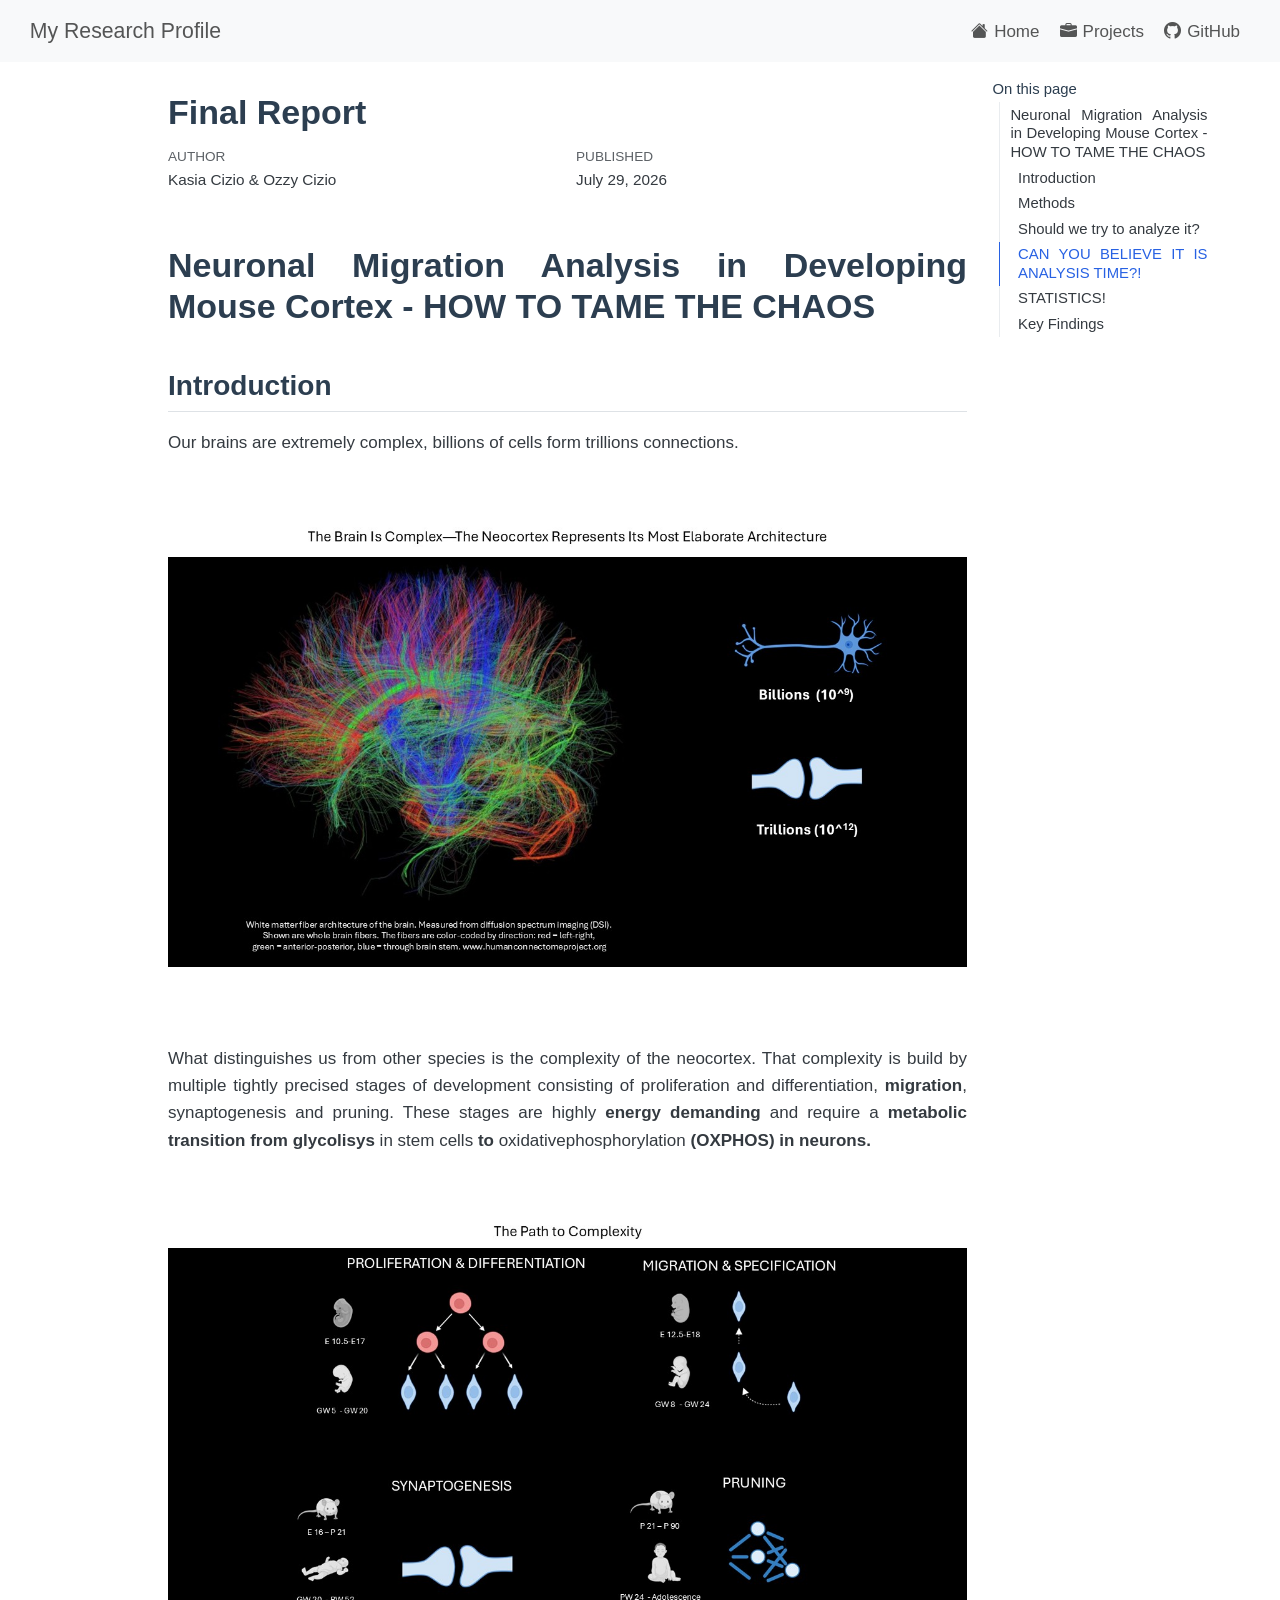
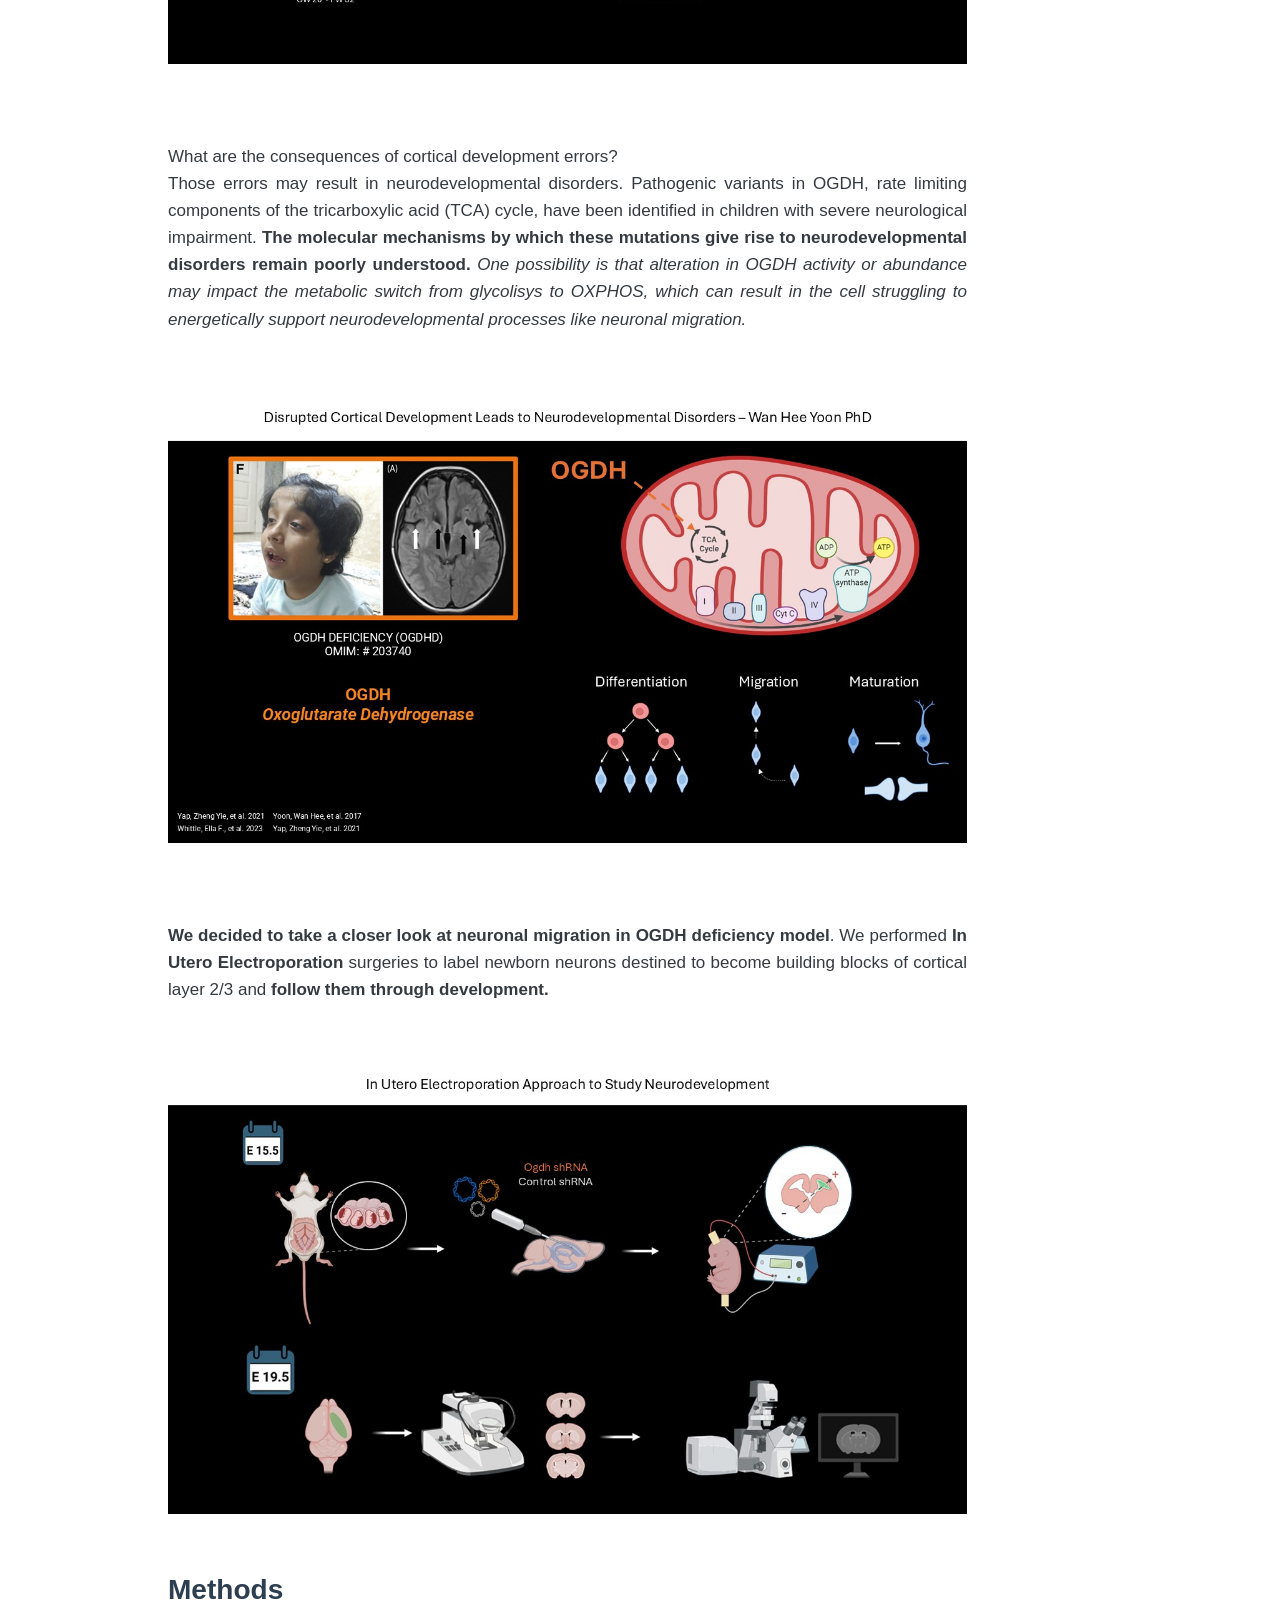
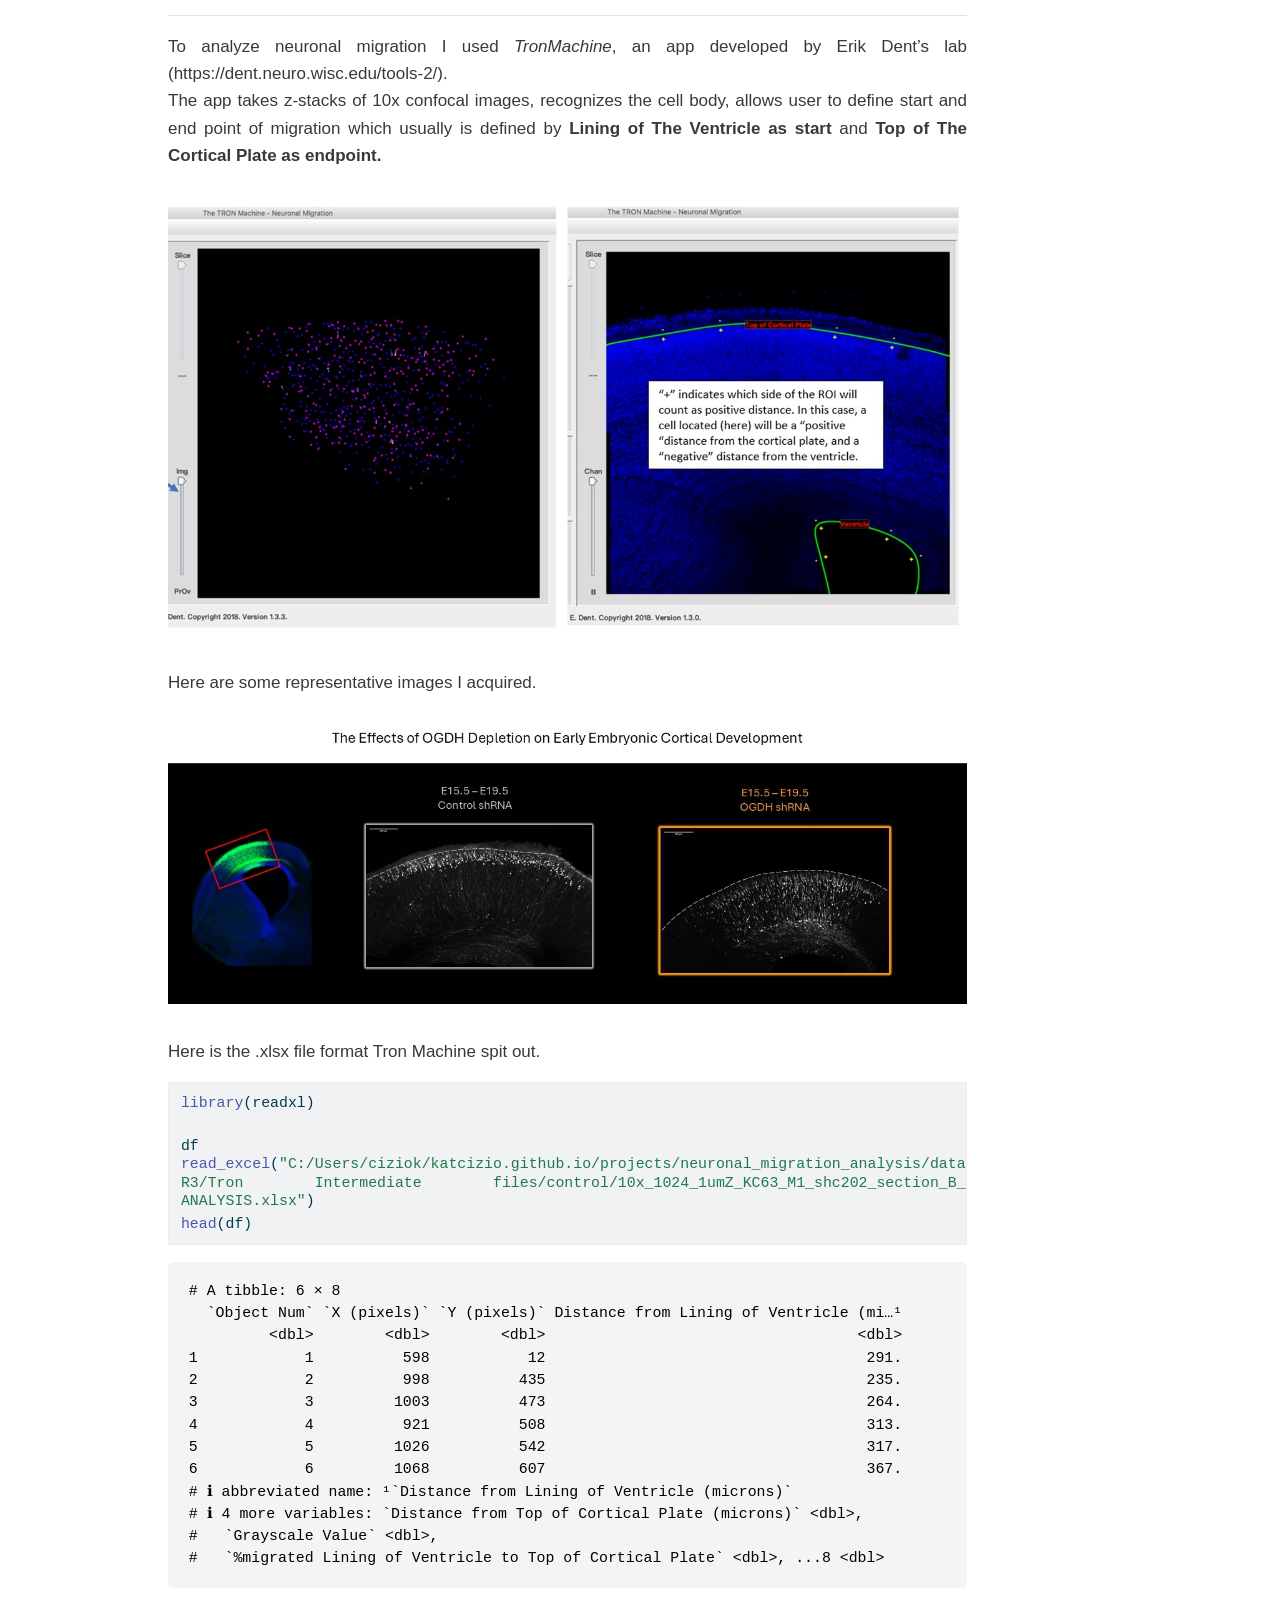
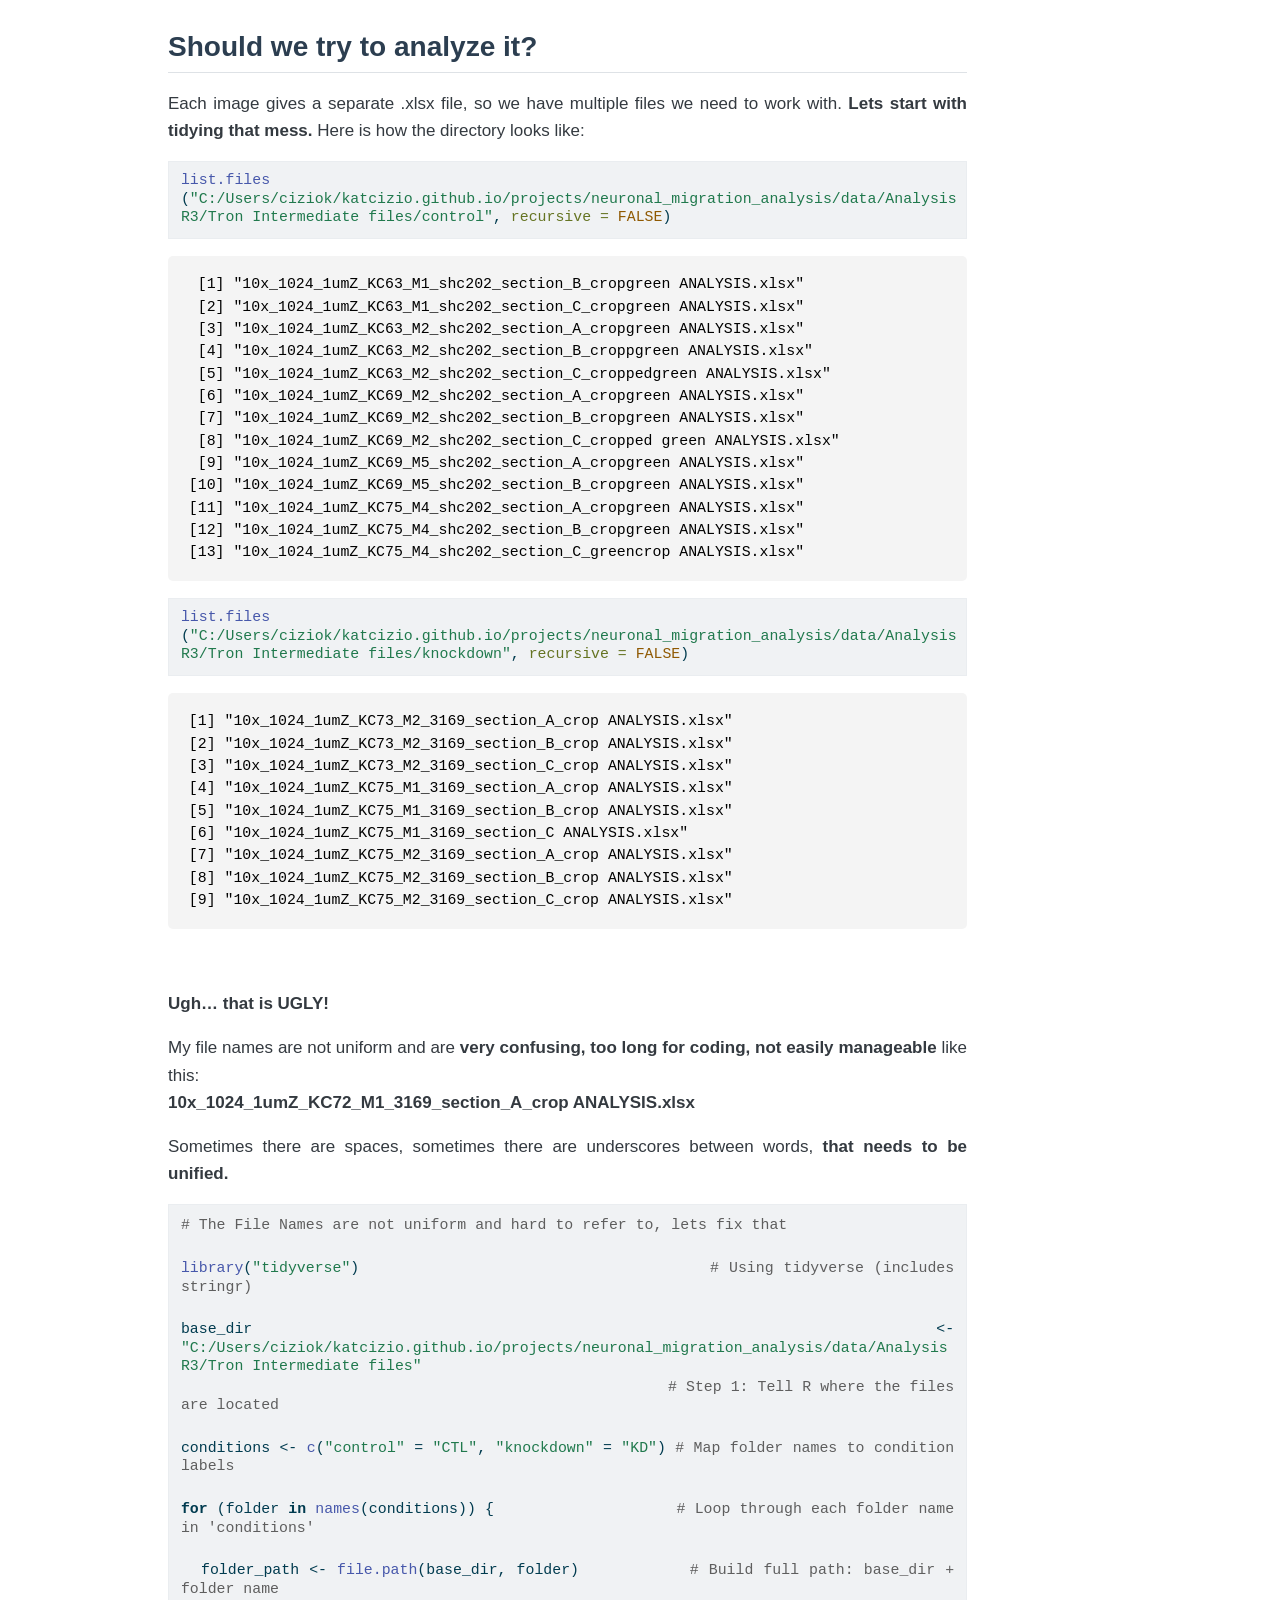
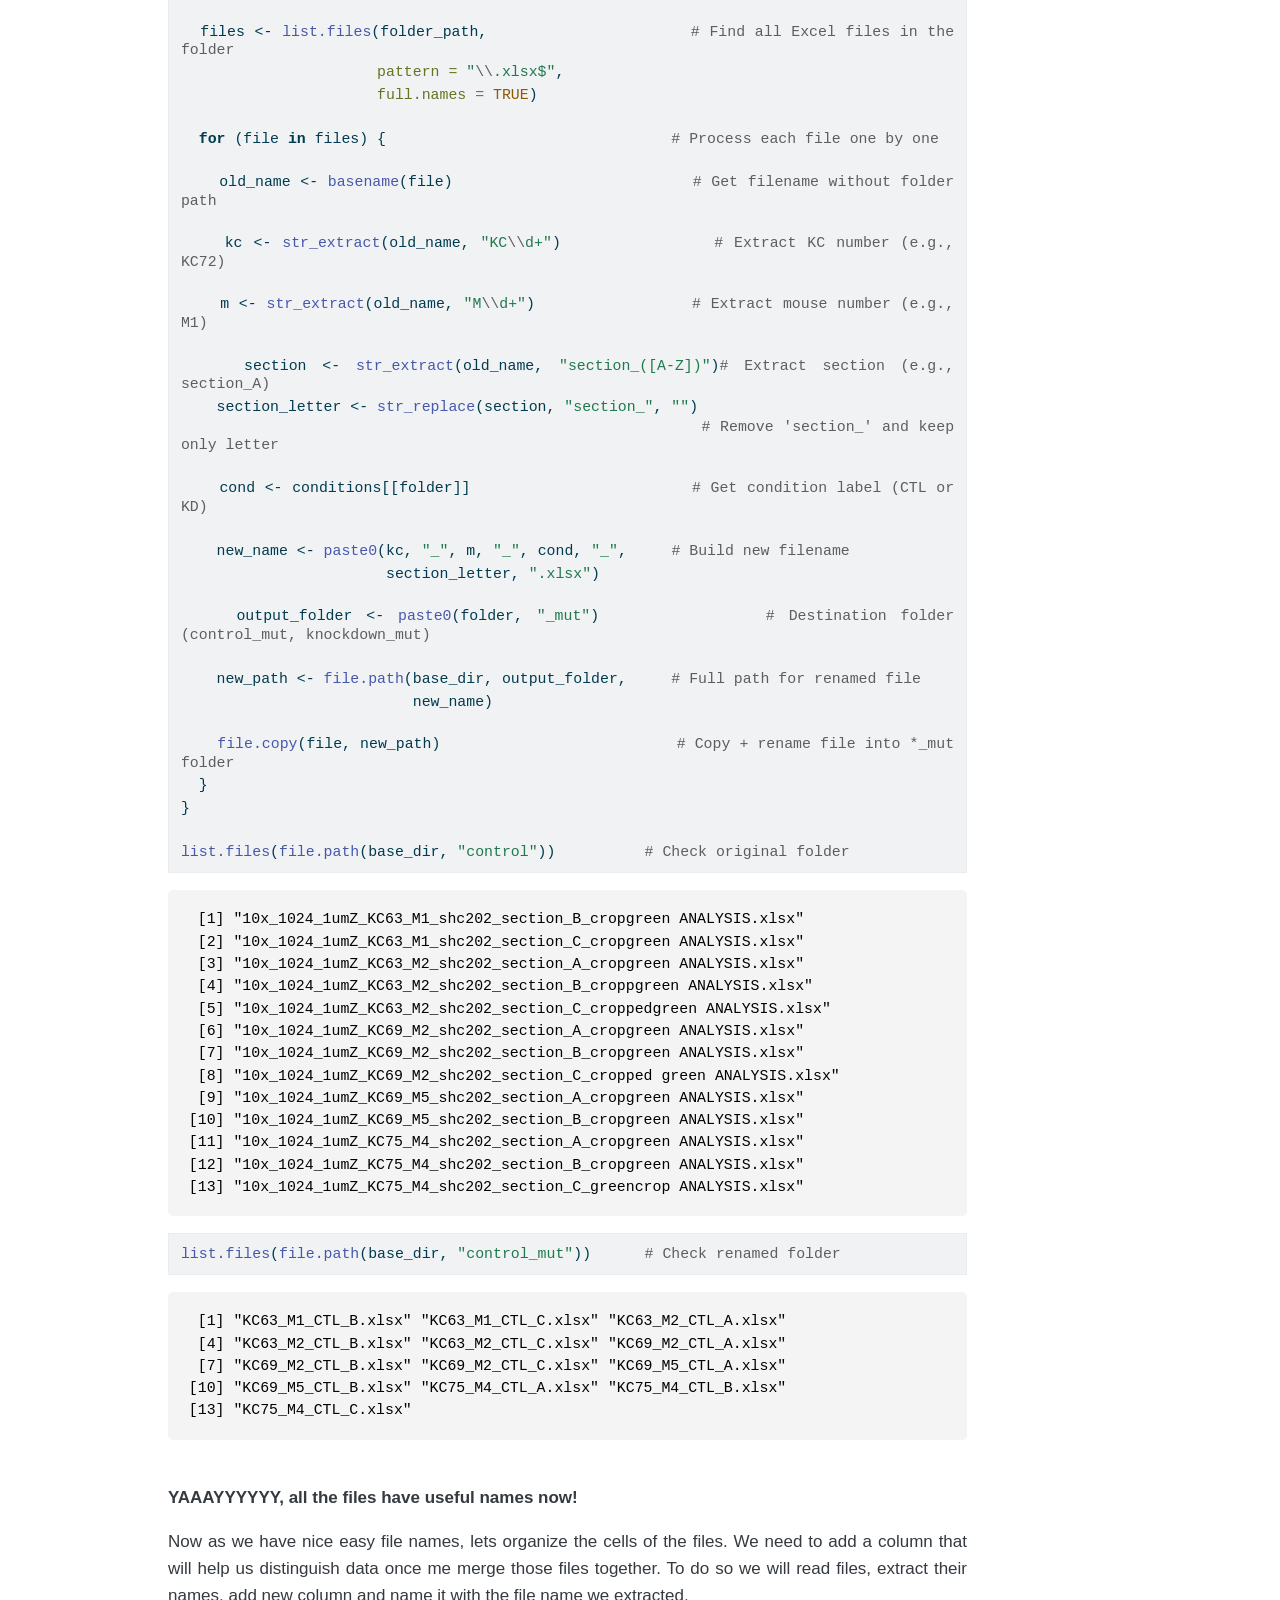
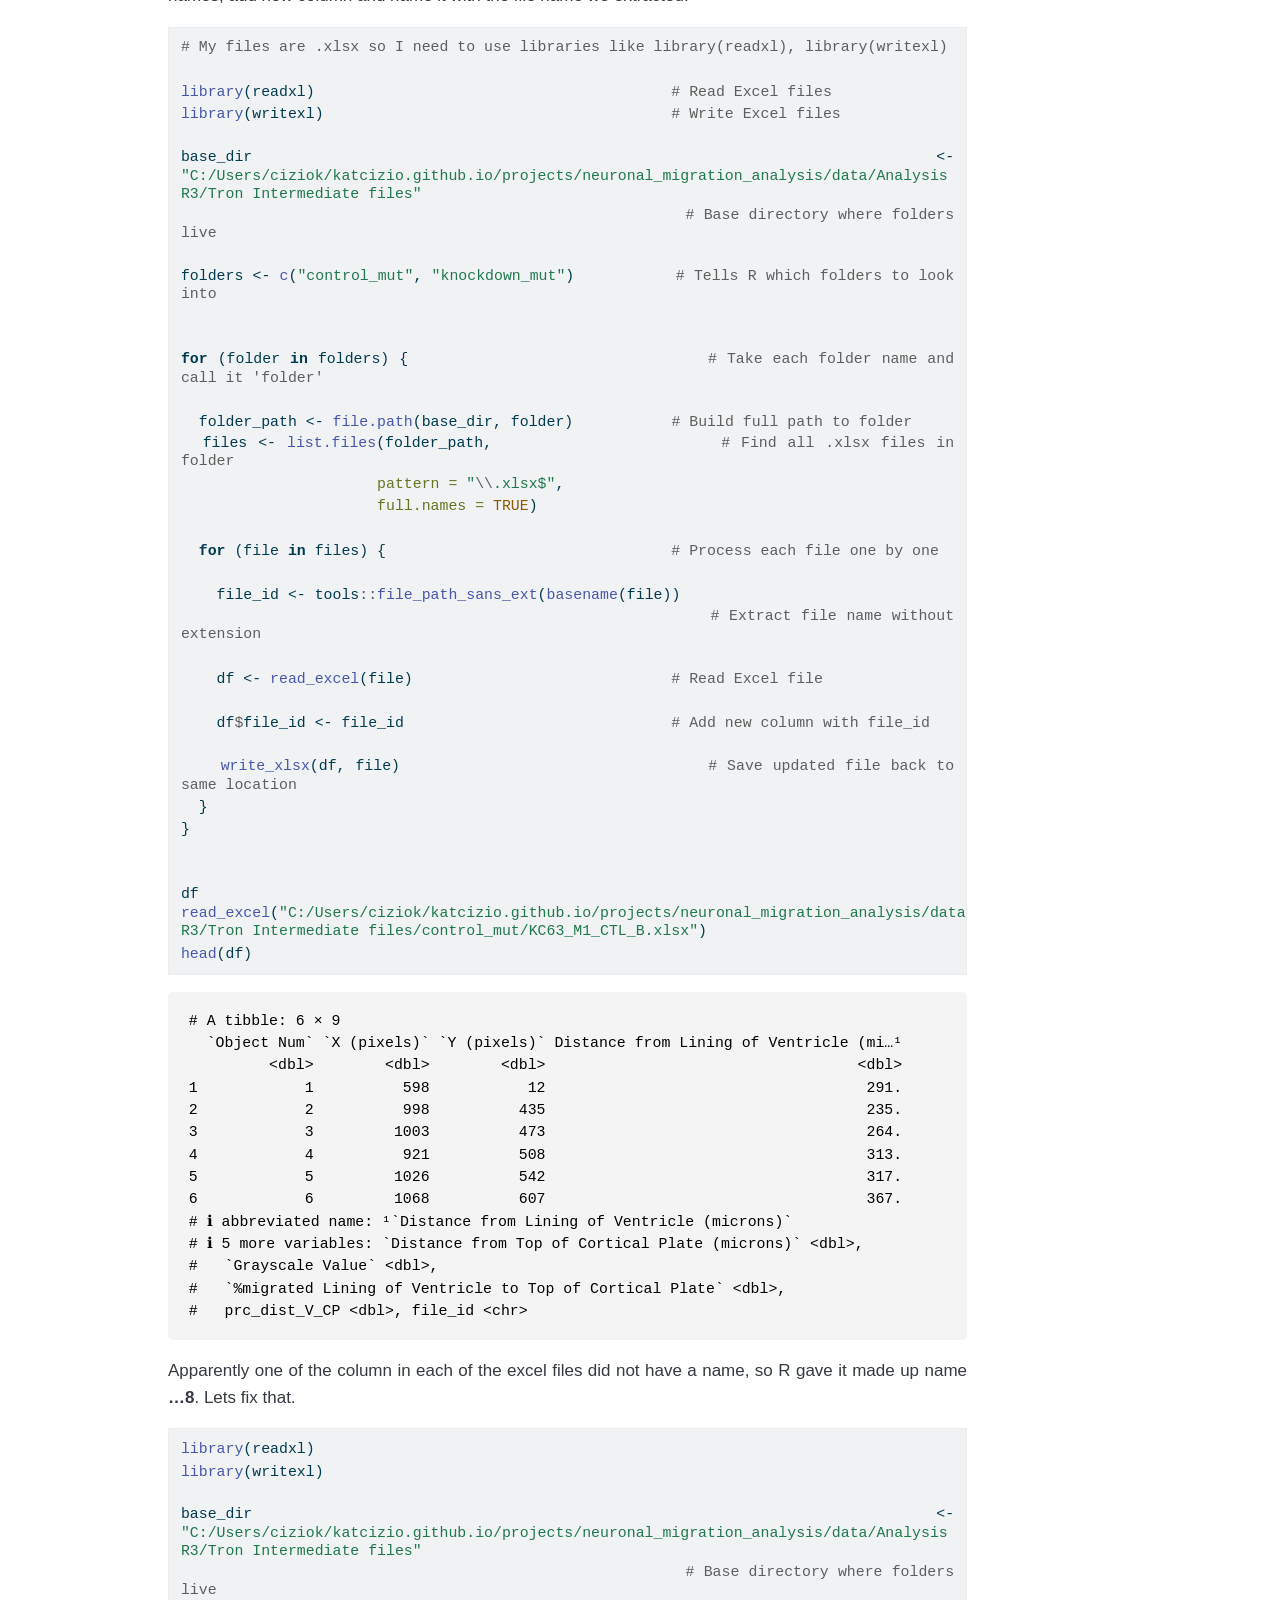
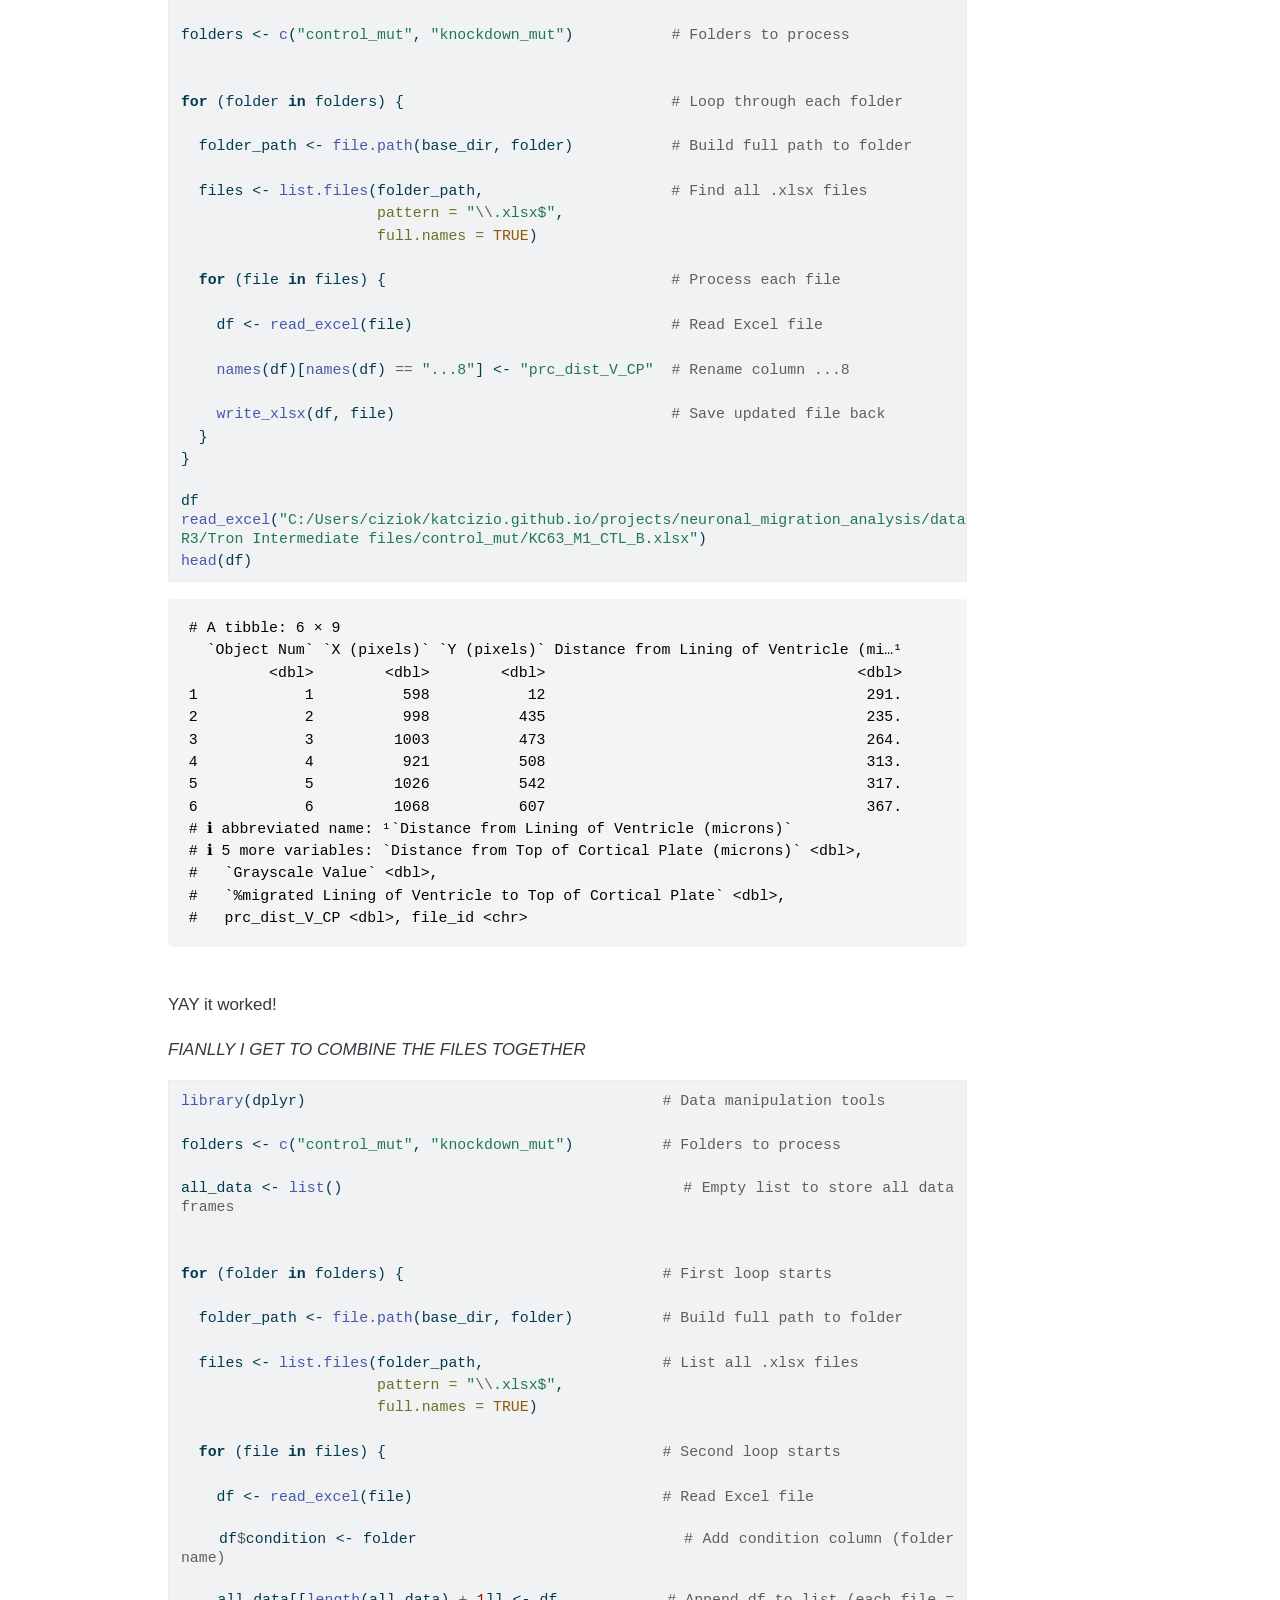
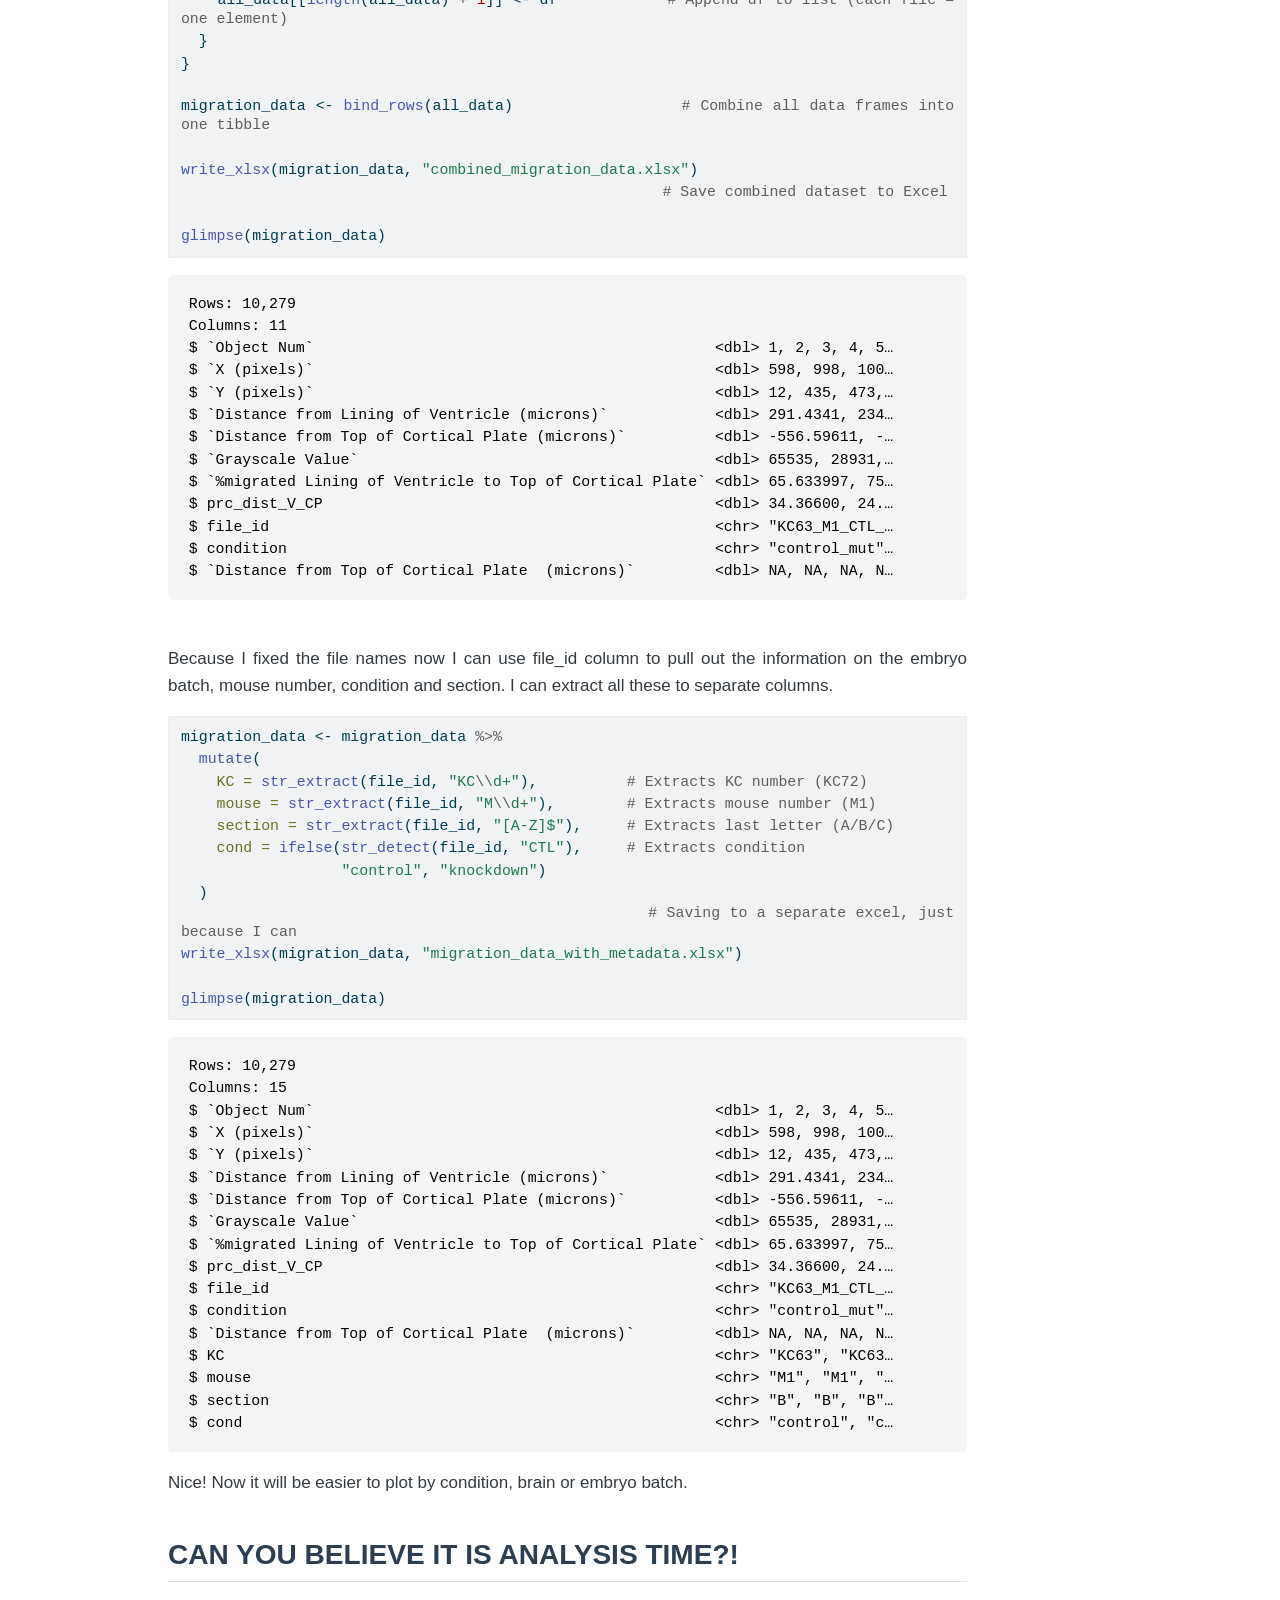
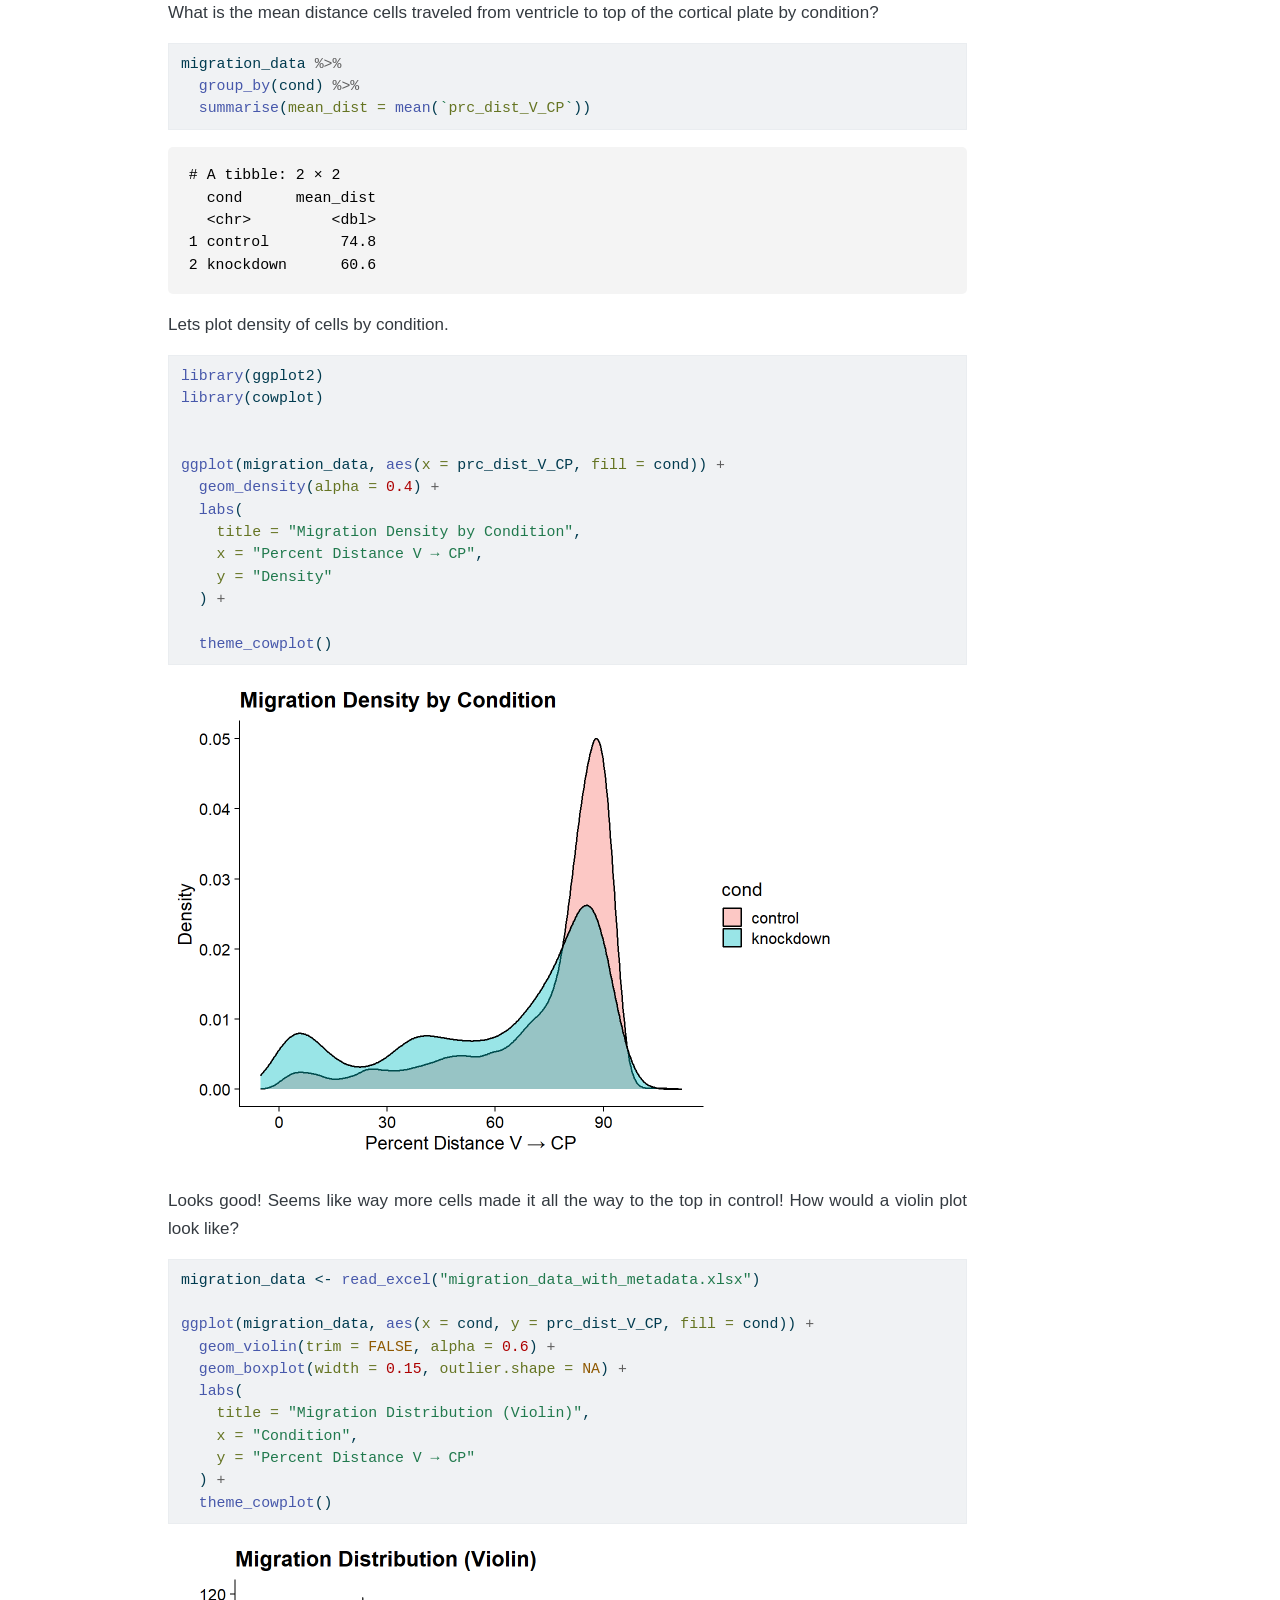
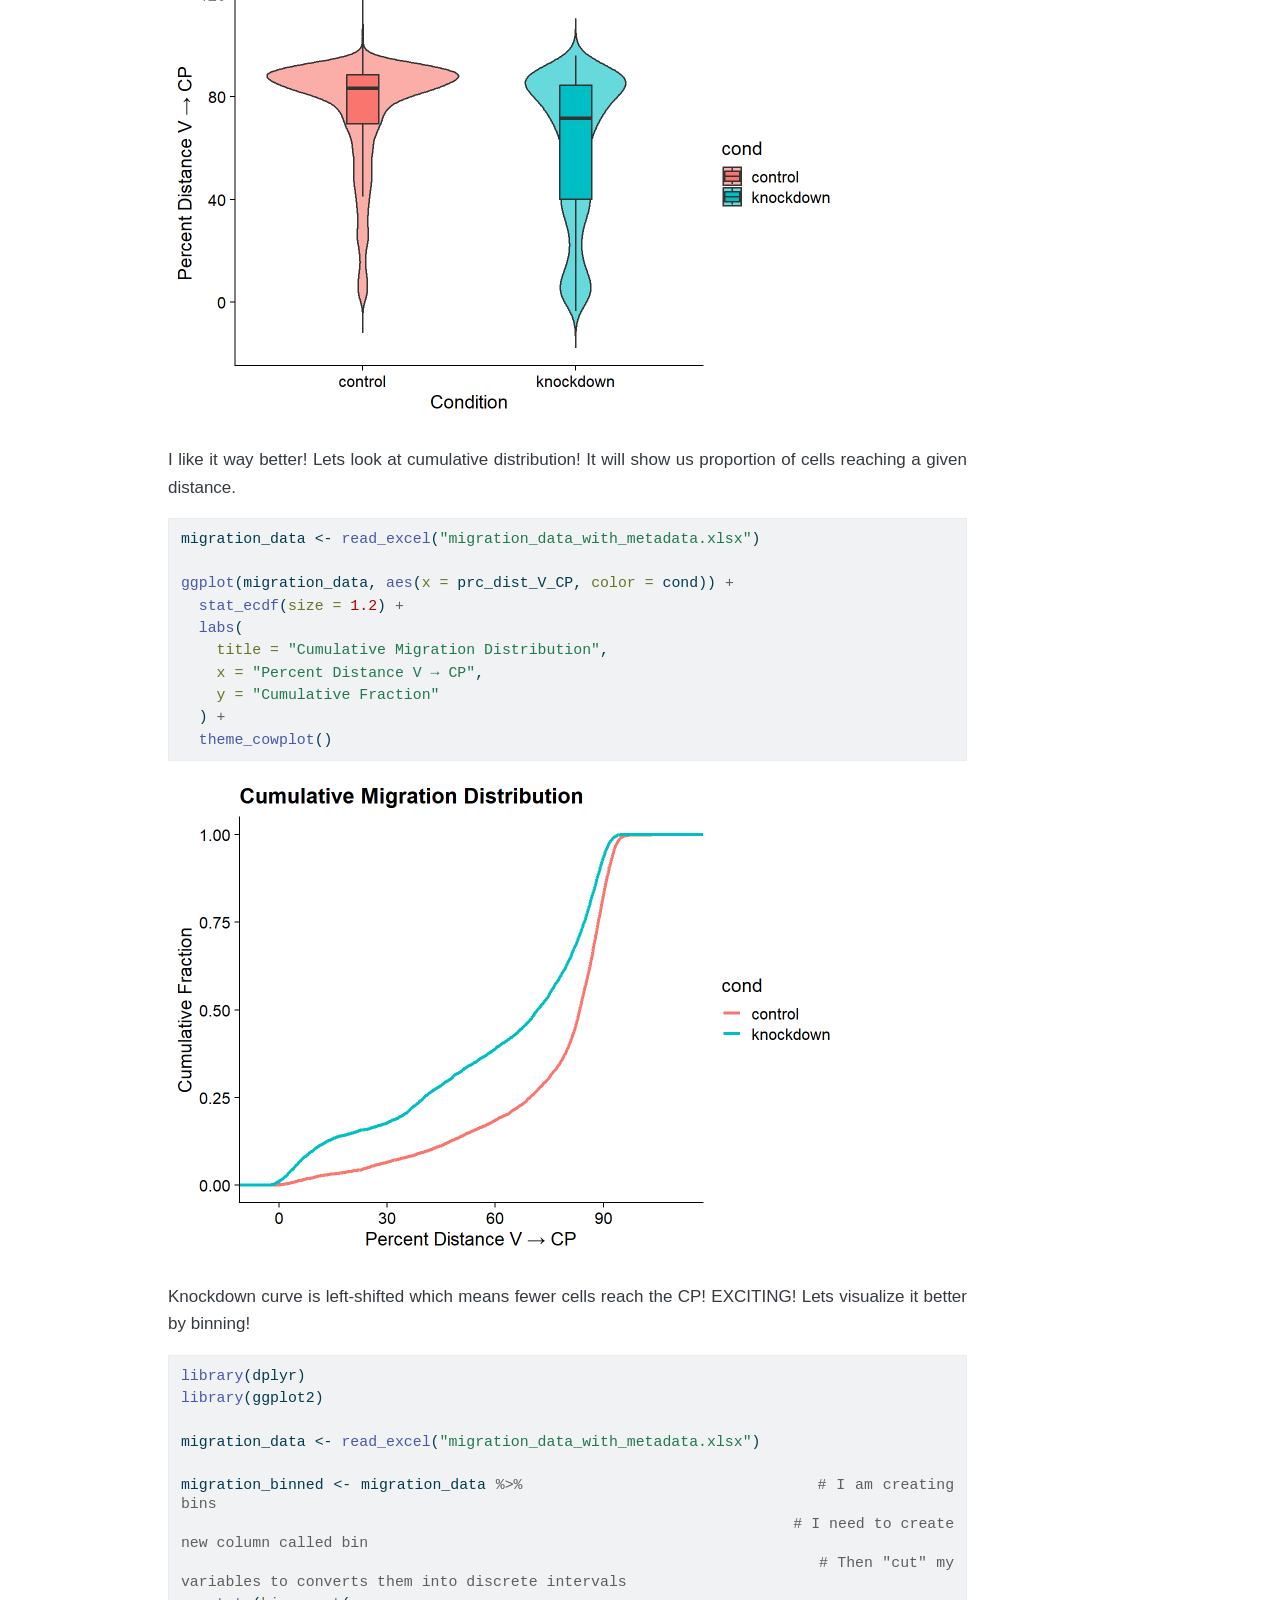
==== commit dbaf19d4: "all the changes today" ====
--- a/docs/final-report.html
+++ b/docs/final-report.html
@@ -210,74 +210,79 @@
 <section id="introduction" class="level2">
 <h2 class="anchored" data-anchor-id="introduction">Introduction</h2>
 <p>Our brains are extremely complex, billions of cells form trillions connections.</p>
-<p><img src="projects/neuronal_migration_analysis/images/Slide_1.jpg" width="100%"></p>
-<p>What distinguishes us from other species is the complexity of the neocortex. That complexity is build by multiple tightly precised stages of development consisting of proliferation and differentiation, migration, synaptogenesis and pruning. These stages are highly energy dependent and require a metabolic transition from electrolysis in stem cells to oxidativephosphorylation (OXPHOS) in neurons.</p>
-<p><img src="projects/neuronal_migration_analysis/images/Slide_2.jpg" width="100%"></p>
-<p>What are the consequences of cortical development errors? Those errors may result in neurodevelopmental disorders. Pathogenic variants in OGDH, rate limiting components of the tricarboxylic acid (TCA) cycle, have been identified in children with severe neurological impairment. The molecular mechanisms by which these mutations give rise to neurodevelopmental disorders remain poorly understood. One possibility is that alteration in OGDH activity or abundance may impact the metabolic switch from glycolisys to OXPHOS, which can result in the cell losing the possibility to fully energetically support neurodevelopmental processes like neuronal migration.</p>
-<p><img src="projects/neuronal_migration_analysis/images/Slide_3.jpg" width="100%"></p>
-<p>We decided to take a closer look at neuronal migration in OGDH deficiency model. We performed In Utero Electroporation surgeries to label newborn neurons of layer 2/3 and follow them through development.</p>
-<p><img src="projects/neuronal_migration_analysis/images/Slide_4.jpg" width="100%"></p>
-<p>Here is the .csv file format Tron Machine spit out.</p>
+<p><br></p>
+<div class="quarto-figure quarto-figure-center">
+<figure class="figure">
+<p><img src="Slide_1.jpg" class="img-fluid quarto-figure quarto-figure-center figure-img" style="width:100.0%"></p>
+</figure>
+</div>
+<p><br></p>
+<p>What distinguishes us from other species is the complexity of the neocortex. That complexity is build by multiple tightly precised stages of development consisting of proliferation and differentiation, <strong>migration</strong>, synaptogenesis and pruning. These stages are highly <strong>energy demanding</strong> and require a <strong>metabolic transition from glycolisys</strong> in stem cells <strong>to</strong> oxidativephosphorylation <strong>(OXPHOS) in neurons.</strong></p>
+<p><br></p>
+<div class="quarto-figure quarto-figure-center">
+<figure class="figure">
+<p><img src="Slide_2.jpg" class="img-fluid quarto-figure quarto-figure-center figure-img" style="width:100.0%"></p>
+</figure>
+</div>
+<p><br></p>
+<p>What are the consequences of cortical development errors?<br> Those errors may result in neurodevelopmental disorders. Pathogenic variants in OGDH, rate limiting components of the tricarboxylic acid (TCA) cycle, have been identified in children with severe neurological impairment. <strong>The molecular mechanisms by which these mutations give rise to neurodevelopmental disorders remain poorly understood.</strong> <em>One possibility is that alteration in OGDH activity or abundance may impact the metabolic switch from glycolisys to OXPHOS, which can result in the cell struggling to energetically support neurodevelopmental processes like neuronal migration.</em></p>
+<p><br></p>
+<div class="quarto-figure quarto-figure-center">
+<figure class="figure">
+<p><img src="Slide_3.jpg" class="img-fluid quarto-figure quarto-figure-center figure-img" style="width:100.0%"></p>
+</figure>
+</div>
+<p><br></p>
+<p><strong>We decided to take a closer look at neuronal migration in OGDH deficiency model</strong>. We performed <strong>In Utero Electroporation</strong> surgeries to label newborn neurons destined to become building blocks of cortical layer 2/3 and <strong>follow them through development.</strong></p>
+<p><br></p>
+<div class="quarto-figure quarto-figure-center">
+<figure class="figure">
+<p><img src="Slide_4.jpg" class="img-fluid quarto-figure quarto-figure-center figure-img" style="width:100.0%"></p>
+</figure>
+</div>
 </section>
 <section id="methods" class="level2">
 <h2 class="anchored" data-anchor-id="methods">Methods</h2>
-<p>To analyze neuronal migration I used TronMachine, an app developed in Eric Dent’s lab (https://dent.neuro.wisc.edu/tools-2/). The app takes z-stacks of 10x confocal images, recognizes the cells, allows user to define start and end point of migration which usually is defined by <strong>Lining of The Ventricle as start and Top of The Cortical Plate as endpoint.</strong></p>
-<p><img src="projects/neuronal_migration_analysis/images/Slide_5.jpg" width="100%"></p>
+<p>To analyze neuronal migration I used <em>TronMachine</em>, an app developed by Erik Dent’s lab (https://dent.neuro.wisc.edu/tools-2/). <br>The app takes z-stacks of 10x confocal images, recognizes the cell body, allows user to define start and end point of migration which usually is defined by <strong>Lining of The Ventricle as start</strong> and <strong>Top of The Cortical Plate as endpoint.</strong></p>
+<div class="quarto-figure quarto-figure-center">
+<figure class="figure">
+<p><img src="Slide_5.jpg" class="img-fluid quarto-figure quarto-figure-center figure-img" style="width:100.0%"></p>
+</figure>
+</div>
 <p>Here are some representative images I acquired.</p>
-<p><img src="projects/neuronal_migration_analysis/images/Slide_6.jpg" width="100%"></p>
-<p>Here is the .csv file format Tron Machine spit out.</p>
-<p><img src="projects/neuronal_migration_analysis/images/Slide_7.png" width="100%"></p>
+<div class="quarto-figure quarto-figure-center">
+<figure class="figure">
+<p><img src="Slide_6.jpg" class="img-fluid quarto-figure quarto-figure-center figure-img" style="width:100.0%"></p>
+</figure>
+</div>
+<p>Here is the .xlsx file format Tron Machine spit out.</p>
+<div class="cell">
+<div class="code-copy-outer-scaffold"><div class="sourceCode cell-code" id="cb1"><pre class="sourceCode r code-with-copy"><code class="sourceCode r"><span id="cb1-1"><a href="#cb1-1" aria-hidden="true" tabindex="-1"></a><span class="fu">library</span>(readxl)</span>
+<span id="cb1-2"><a href="#cb1-2" aria-hidden="true" tabindex="-1"></a></span>
+<span id="cb1-3"><a href="#cb1-3" aria-hidden="true" tabindex="-1"></a>df <span class="ot">&lt;-</span><span class="fu">read_excel</span>(<span class="st">"C:/Users/ciziok/katcizio.github.io/projects/neuronal_migration_analysis/data/Analysis R3/Tron Intermediate files/control/10x_1024_1umZ_KC63_M1_shc202_section_B_cropgreen ANALYSIS.xlsx"</span>)</span>
+<span id="cb1-4"><a href="#cb1-4" aria-hidden="true" tabindex="-1"></a><span class="fu">head</span>(df)</span></code></pre></div><button title="Copy to Clipboard" class="code-copy-button"><i class="bi"></i></button></div>
+<div class="cell-output cell-output-stdout">
+<pre><code># A tibble: 6 × 8
+  `Object Num` `X (pixels)` `Y (pixels)` Distance from Lining of Ventricle (mi…¹
+         &lt;dbl&gt;        &lt;dbl&gt;        &lt;dbl&gt;                                   &lt;dbl&gt;
+1            1          598           12                                    291.
+2            2          998          435                                    235.
+3            3         1003          473                                    264.
+4            4          921          508                                    313.
+5            5         1026          542                                    317.
+6            6         1068          607                                    367.
+# ℹ abbreviated name: ¹​`Distance from Lining of Ventricle (microns)`
+# ℹ 4 more variables: `Distance from Top of Cortical Plate (microns)` &lt;dbl&gt;,
+#   `Grayscale Value` &lt;dbl&gt;,
+#   `%migrated Lining of Ventricle to Top of Cortical Plate` &lt;dbl&gt;, ...8 &lt;dbl&gt;</code></pre>
+</div>
+</div>
 </section>
 <section id="should-we-try-to-analyze-it" class="level2">
 <h2 class="anchored" data-anchor-id="should-we-try-to-analyze-it">Should we try to analyze it?</h2>
-<p>Each image gives a separate .csv file, so we have 43 csv files we need to work with. Lets start with tidying that mess.Here is how the directory looks like:</p>
-<p><img src="projects/neuronal_migration_analysis/images/Slide_8.png" width="100%"></p>
-<p>My file names are not uniform and are very confusing, too long for coding, not easily managable like this: <strong>10x_1024_1umZ_KC72_M1_3169_section_A_crop ANALYSIS.xlsx</strong> Sometimes there are spaces, sometimes there are underscores between words, that needs to be unified.</p>
-<div class="cell">
-<div class="code-copy-outer-scaffold"><div class="sourceCode cell-code" id="cb1"><pre class="sourceCode r code-with-copy"><code class="sourceCode r"><span id="cb1-1"><a href="#cb1-1" aria-hidden="true" tabindex="-1"></a><span class="co"># The File Names are not uniform and hard to refer to, lets fix that</span></span>
-<span id="cb1-2"><a href="#cb1-2" aria-hidden="true" tabindex="-1"></a></span>
-<span id="cb1-3"><a href="#cb1-3" aria-hidden="true" tabindex="-1"></a><span class="fu">library</span>(<span class="st">"tidyverse"</span>)                                   <span class="co"># Using tidyverse (includes stringr)</span></span>
-<span id="cb1-4"><a href="#cb1-4" aria-hidden="true" tabindex="-1"></a></span>
-<span id="cb1-5"><a href="#cb1-5" aria-hidden="true" tabindex="-1"></a>base_dir <span class="ot">&lt;-</span> <span class="st">"C:/Users/ciziok/katcizio.github.io/projects/neuronal_migration_analysis/data/Analysis R3/Tron Intermediate files"</span></span>
-<span id="cb1-6"><a href="#cb1-6" aria-hidden="true" tabindex="-1"></a>                                                      <span class="co"># Step 1: Tell R where the files are located</span></span>
-<span id="cb1-7"><a href="#cb1-7" aria-hidden="true" tabindex="-1"></a></span>
-<span id="cb1-8"><a href="#cb1-8" aria-hidden="true" tabindex="-1"></a>conditions <span class="ot">&lt;-</span> <span class="fu">c</span>(<span class="st">"control"</span> <span class="ot">=</span> <span class="st">"CTL"</span>, <span class="st">"knockdown"</span> <span class="ot">=</span> <span class="st">"KD"</span>) <span class="co"># Map folder names to condition labels</span></span>
-<span id="cb1-9"><a href="#cb1-9" aria-hidden="true" tabindex="-1"></a></span>
-<span id="cb1-10"><a href="#cb1-10" aria-hidden="true" tabindex="-1"></a><span class="cf">for</span> (folder <span class="cf">in</span> <span class="fu">names</span>(conditions)) {                    <span class="co"># Loop through each folder name in 'conditions'</span></span>
-<span id="cb1-11"><a href="#cb1-11" aria-hidden="true" tabindex="-1"></a>  </span>
-<span id="cb1-12"><a href="#cb1-12" aria-hidden="true" tabindex="-1"></a>  folder_path <span class="ot">&lt;-</span> <span class="fu">file.path</span>(base_dir, folder)           <span class="co"># Build full path: base_dir + folder name</span></span>
-<span id="cb1-13"><a href="#cb1-13" aria-hidden="true" tabindex="-1"></a>  </span>
-<span id="cb1-14"><a href="#cb1-14" aria-hidden="true" tabindex="-1"></a>  files <span class="ot">&lt;-</span> <span class="fu">list.files</span>(folder_path,                     <span class="co"># Find all Excel files in the folder</span></span>
-<span id="cb1-15"><a href="#cb1-15" aria-hidden="true" tabindex="-1"></a>                      <span class="at">pattern =</span> <span class="st">"</span><span class="sc">\\</span><span class="st">.xlsx$"</span>, </span>
-<span id="cb1-16"><a href="#cb1-16" aria-hidden="true" tabindex="-1"></a>                      <span class="at">full.names =</span> <span class="cn">TRUE</span>)</span>
-<span id="cb1-17"><a href="#cb1-17" aria-hidden="true" tabindex="-1"></a>  </span>
-<span id="cb1-18"><a href="#cb1-18" aria-hidden="true" tabindex="-1"></a>  <span class="cf">for</span> (file <span class="cf">in</span> files) {                                <span class="co"># Process each file one by one</span></span>
-<span id="cb1-19"><a href="#cb1-19" aria-hidden="true" tabindex="-1"></a>    </span>
-<span id="cb1-20"><a href="#cb1-20" aria-hidden="true" tabindex="-1"></a>    old_name <span class="ot">&lt;-</span> <span class="fu">basename</span>(file)                         <span class="co"># Get filename without folder path</span></span>
-<span id="cb1-21"><a href="#cb1-21" aria-hidden="true" tabindex="-1"></a>    </span>
-<span id="cb1-22"><a href="#cb1-22" aria-hidden="true" tabindex="-1"></a>    kc <span class="ot">&lt;-</span> <span class="fu">str_extract</span>(old_name, <span class="st">"KC</span><span class="sc">\\</span><span class="st">d+"</span>)              <span class="co"># Extract KC number (e.g., KC72)</span></span>
-<span id="cb1-23"><a href="#cb1-23" aria-hidden="true" tabindex="-1"></a>    </span>
-<span id="cb1-24"><a href="#cb1-24" aria-hidden="true" tabindex="-1"></a>    m <span class="ot">&lt;-</span> <span class="fu">str_extract</span>(old_name, <span class="st">"M</span><span class="sc">\\</span><span class="st">d+"</span>)                <span class="co"># Extract mouse number (e.g., M1)</span></span>
-<span id="cb1-25"><a href="#cb1-25" aria-hidden="true" tabindex="-1"></a>    </span>
-<span id="cb1-26"><a href="#cb1-26" aria-hidden="true" tabindex="-1"></a>    section <span class="ot">&lt;-</span> <span class="fu">str_extract</span>(old_name, <span class="st">"section_([A-Z])"</span>)<span class="co"># Extract section (e.g., section_A)</span></span>
-<span id="cb1-27"><a href="#cb1-27" aria-hidden="true" tabindex="-1"></a>    section_letter <span class="ot">&lt;-</span> <span class="fu">str_replace</span>(section, <span class="st">"section_"</span>, <span class="st">""</span>)  </span>
-<span id="cb1-28"><a href="#cb1-28" aria-hidden="true" tabindex="-1"></a>                                                      <span class="co"># Remove 'section_' and keep only letter</span></span>
-<span id="cb1-29"><a href="#cb1-29" aria-hidden="true" tabindex="-1"></a>    </span>
-<span id="cb1-30"><a href="#cb1-30" aria-hidden="true" tabindex="-1"></a>    cond <span class="ot">&lt;-</span> conditions[[folder]]                       <span class="co"># Get condition label (CTL or KD)</span></span>
-<span id="cb1-31"><a href="#cb1-31" aria-hidden="true" tabindex="-1"></a>    </span>
-<span id="cb1-32"><a href="#cb1-32" aria-hidden="true" tabindex="-1"></a>    new_name <span class="ot">&lt;-</span> <span class="fu">paste0</span>(kc, <span class="st">"_"</span>, m, <span class="st">"_"</span>, cond, <span class="st">"_"</span>,     <span class="co"># Build new filename</span></span>
-<span id="cb1-33"><a href="#cb1-33" aria-hidden="true" tabindex="-1"></a>                       section_letter, <span class="st">".xlsx"</span>)</span>
-<span id="cb1-34"><a href="#cb1-34" aria-hidden="true" tabindex="-1"></a>    </span>
-<span id="cb1-35"><a href="#cb1-35" aria-hidden="true" tabindex="-1"></a>    output_folder <span class="ot">&lt;-</span> <span class="fu">paste0</span>(folder, <span class="st">"_mut"</span>)            <span class="co"># Destination folder (control_mut, knockdown_mut)</span></span>
-<span id="cb1-36"><a href="#cb1-36" aria-hidden="true" tabindex="-1"></a>    </span>
-<span id="cb1-37"><a href="#cb1-37" aria-hidden="true" tabindex="-1"></a>    new_path <span class="ot">&lt;-</span> <span class="fu">file.path</span>(base_dir, output_folder,     <span class="co"># Full path for renamed file</span></span>
-<span id="cb1-38"><a href="#cb1-38" aria-hidden="true" tabindex="-1"></a>                          new_name)</span>
-<span id="cb1-39"><a href="#cb1-39" aria-hidden="true" tabindex="-1"></a>    </span>
-<span id="cb1-40"><a href="#cb1-40" aria-hidden="true" tabindex="-1"></a>    <span class="fu">file.copy</span>(file, new_path)                          <span class="co"># Copy + rename file into *_mut folder</span></span>
-<span id="cb1-41"><a href="#cb1-41" aria-hidden="true" tabindex="-1"></a>  }</span>
-<span id="cb1-42"><a href="#cb1-42" aria-hidden="true" tabindex="-1"></a>}</span>
-<span id="cb1-43"><a href="#cb1-43" aria-hidden="true" tabindex="-1"></a></span>
-<span id="cb1-44"><a href="#cb1-44" aria-hidden="true" tabindex="-1"></a><span class="fu">list.files</span>(<span class="fu">file.path</span>(base_dir, <span class="st">"control"</span>))             <span class="co"># Check original folder</span></span></code></pre></div><button title="Copy to Clipboard" class="code-copy-button"><i class="bi"></i></button></div>
+<p>Each image gives a separate .xlsx file, so we have multiple files we need to work with. <strong>Lets start with tidying that mess.</strong> Here is how the directory looks like:</p>
+<div class="cell">
+<div class="code-copy-outer-scaffold"><div class="sourceCode cell-code" id="cb3"><pre class="sourceCode r code-with-copy"><code class="sourceCode r"><span id="cb3-1"><a href="#cb3-1" aria-hidden="true" tabindex="-1"></a><span class="fu">list.files</span> (<span class="st">"C:/Users/ciziok/katcizio.github.io/projects/neuronal_migration_analysis/data/Analysis R3/Tron Intermediate files/control"</span>, <span class="at">recursive =</span> <span class="cn">FALSE</span>)</span></code></pre></div><button title="Copy to Clipboard" class="code-copy-button"><i class="bi"></i></button></div>
 <div class="cell-output cell-output-stdout">
 <pre><code> [1] "10x_1024_1umZ_KC63_M1_shc202_section_B_cropgreen ANALYSIS.xlsx"    
  [2] "10x_1024_1umZ_KC63_M1_shc202_section_C_cropgreen ANALYSIS.xlsx"    
@@ -293,7 +298,86 @@
 [12] "10x_1024_1umZ_KC75_M4_shc202_section_B_cropgreen ANALYSIS.xlsx"    
 [13] "10x_1024_1umZ_KC75_M4_shc202_section_C_greencrop ANALYSIS.xlsx"    </code></pre>
 </div>
-<div class="code-copy-outer-scaffold"><div class="sourceCode cell-code" id="cb3"><pre class="sourceCode r code-with-copy"><code class="sourceCode r"><span id="cb3-1"><a href="#cb3-1" aria-hidden="true" tabindex="-1"></a><span class="fu">list.files</span>(<span class="fu">file.path</span>(base_dir, <span class="st">"control_mut"</span>))         <span class="co"># Check renamed folder</span></span></code></pre></div><button title="Copy to Clipboard" class="code-copy-button"><i class="bi"></i></button></div>
+</div>
+<div class="cell">
+<div class="code-copy-outer-scaffold"><div class="sourceCode cell-code" id="cb5"><pre class="sourceCode r code-with-copy"><code class="sourceCode r"><span id="cb5-1"><a href="#cb5-1" aria-hidden="true" tabindex="-1"></a><span class="fu">list.files</span> (<span class="st">"C:/Users/ciziok/katcizio.github.io/projects/neuronal_migration_analysis/data/Analysis R3/Tron Intermediate files/knockdown"</span>, <span class="at">recursive =</span> <span class="cn">FALSE</span>)</span></code></pre></div><button title="Copy to Clipboard" class="code-copy-button"><i class="bi"></i></button></div>
+<div class="cell-output cell-output-stdout">
+<pre><code>[1] "10x_1024_1umZ_KC73_M2_3169_section_A_crop ANALYSIS.xlsx"
+[2] "10x_1024_1umZ_KC73_M2_3169_section_B_crop ANALYSIS.xlsx"
+[3] "10x_1024_1umZ_KC73_M2_3169_section_C_crop ANALYSIS.xlsx"
+[4] "10x_1024_1umZ_KC75_M1_3169_section_A_crop ANALYSIS.xlsx"
+[5] "10x_1024_1umZ_KC75_M1_3169_section_B_crop ANALYSIS.xlsx"
+[6] "10x_1024_1umZ_KC75_M1_3169_section_C ANALYSIS.xlsx"     
+[7] "10x_1024_1umZ_KC75_M2_3169_section_A_crop ANALYSIS.xlsx"
+[8] "10x_1024_1umZ_KC75_M2_3169_section_B_crop ANALYSIS.xlsx"
+[9] "10x_1024_1umZ_KC75_M2_3169_section_C_crop ANALYSIS.xlsx"</code></pre>
+</div>
+</div>
+<p><br></p>
+<p><strong>Ugh… that is UGLY!</strong></p>
+<p>My file names are not uniform and are <strong>very confusing, too long for coding, not easily manageable</strong> like this: <br><strong>10x_1024_1umZ_KC72_M1_3169_section_A_crop ANALYSIS.xlsx</strong> <br></p>
+<p>Sometimes there are spaces, sometimes there are underscores between words, <strong>that needs to be unified.</strong></p>
+<div class="cell">
+<div class="code-copy-outer-scaffold"><div class="sourceCode cell-code" id="cb7"><pre class="sourceCode r code-with-copy"><code class="sourceCode r"><span id="cb7-1"><a href="#cb7-1" aria-hidden="true" tabindex="-1"></a><span class="co"># The File Names are not uniform and hard to refer to, lets fix that</span></span>
+<span id="cb7-2"><a href="#cb7-2" aria-hidden="true" tabindex="-1"></a></span>
+<span id="cb7-3"><a href="#cb7-3" aria-hidden="true" tabindex="-1"></a><span class="fu">library</span>(<span class="st">"tidyverse"</span>)                                   <span class="co"># Using tidyverse (includes stringr)</span></span>
+<span id="cb7-4"><a href="#cb7-4" aria-hidden="true" tabindex="-1"></a></span>
+<span id="cb7-5"><a href="#cb7-5" aria-hidden="true" tabindex="-1"></a>base_dir <span class="ot">&lt;-</span> <span class="st">"C:/Users/ciziok/katcizio.github.io/projects/neuronal_migration_analysis/data/Analysis R3/Tron Intermediate files"</span></span>
+<span id="cb7-6"><a href="#cb7-6" aria-hidden="true" tabindex="-1"></a>                                                      <span class="co"># Step 1: Tell R where the files are located</span></span>
+<span id="cb7-7"><a href="#cb7-7" aria-hidden="true" tabindex="-1"></a></span>
+<span id="cb7-8"><a href="#cb7-8" aria-hidden="true" tabindex="-1"></a>conditions <span class="ot">&lt;-</span> <span class="fu">c</span>(<span class="st">"control"</span> <span class="ot">=</span> <span class="st">"CTL"</span>, <span class="st">"knockdown"</span> <span class="ot">=</span> <span class="st">"KD"</span>) <span class="co"># Map folder names to condition labels</span></span>
+<span id="cb7-9"><a href="#cb7-9" aria-hidden="true" tabindex="-1"></a></span>
+<span id="cb7-10"><a href="#cb7-10" aria-hidden="true" tabindex="-1"></a><span class="cf">for</span> (folder <span class="cf">in</span> <span class="fu">names</span>(conditions)) {                    <span class="co"># Loop through each folder name in 'conditions'</span></span>
+<span id="cb7-11"><a href="#cb7-11" aria-hidden="true" tabindex="-1"></a>  </span>
+<span id="cb7-12"><a href="#cb7-12" aria-hidden="true" tabindex="-1"></a>  folder_path <span class="ot">&lt;-</span> <span class="fu">file.path</span>(base_dir, folder)           <span class="co"># Build full path: base_dir + folder name</span></span>
+<span id="cb7-13"><a href="#cb7-13" aria-hidden="true" tabindex="-1"></a>  </span>
+<span id="cb7-14"><a href="#cb7-14" aria-hidden="true" tabindex="-1"></a>  files <span class="ot">&lt;-</span> <span class="fu">list.files</span>(folder_path,                     <span class="co"># Find all Excel files in the folder</span></span>
+<span id="cb7-15"><a href="#cb7-15" aria-hidden="true" tabindex="-1"></a>                      <span class="at">pattern =</span> <span class="st">"</span><span class="sc">\\</span><span class="st">.xlsx$"</span>, </span>
+<span id="cb7-16"><a href="#cb7-16" aria-hidden="true" tabindex="-1"></a>                      <span class="at">full.names =</span> <span class="cn">TRUE</span>)</span>
+<span id="cb7-17"><a href="#cb7-17" aria-hidden="true" tabindex="-1"></a>  </span>
+<span id="cb7-18"><a href="#cb7-18" aria-hidden="true" tabindex="-1"></a>  <span class="cf">for</span> (file <span class="cf">in</span> files) {                                <span class="co"># Process each file one by one</span></span>
+<span id="cb7-19"><a href="#cb7-19" aria-hidden="true" tabindex="-1"></a>    </span>
+<span id="cb7-20"><a href="#cb7-20" aria-hidden="true" tabindex="-1"></a>    old_name <span class="ot">&lt;-</span> <span class="fu">basename</span>(file)                         <span class="co"># Get filename without folder path</span></span>
+<span id="cb7-21"><a href="#cb7-21" aria-hidden="true" tabindex="-1"></a>    </span>
+<span id="cb7-22"><a href="#cb7-22" aria-hidden="true" tabindex="-1"></a>    kc <span class="ot">&lt;-</span> <span class="fu">str_extract</span>(old_name, <span class="st">"KC</span><span class="sc">\\</span><span class="st">d+"</span>)              <span class="co"># Extract KC number (e.g., KC72)</span></span>
+<span id="cb7-23"><a href="#cb7-23" aria-hidden="true" tabindex="-1"></a>    </span>
+<span id="cb7-24"><a href="#cb7-24" aria-hidden="true" tabindex="-1"></a>    m <span class="ot">&lt;-</span> <span class="fu">str_extract</span>(old_name, <span class="st">"M</span><span class="sc">\\</span><span class="st">d+"</span>)                <span class="co"># Extract mouse number (e.g., M1)</span></span>
+<span id="cb7-25"><a href="#cb7-25" aria-hidden="true" tabindex="-1"></a>    </span>
+<span id="cb7-26"><a href="#cb7-26" aria-hidden="true" tabindex="-1"></a>    section <span class="ot">&lt;-</span> <span class="fu">str_extract</span>(old_name, <span class="st">"section_([A-Z])"</span>)<span class="co"># Extract section (e.g., section_A)</span></span>
+<span id="cb7-27"><a href="#cb7-27" aria-hidden="true" tabindex="-1"></a>    section_letter <span class="ot">&lt;-</span> <span class="fu">str_replace</span>(section, <span class="st">"section_"</span>, <span class="st">""</span>)  </span>
+<span id="cb7-28"><a href="#cb7-28" aria-hidden="true" tabindex="-1"></a>                                                      <span class="co"># Remove 'section_' and keep only letter</span></span>
+<span id="cb7-29"><a href="#cb7-29" aria-hidden="true" tabindex="-1"></a>    </span>
+<span id="cb7-30"><a href="#cb7-30" aria-hidden="true" tabindex="-1"></a>    cond <span class="ot">&lt;-</span> conditions[[folder]]                       <span class="co"># Get condition label (CTL or KD)</span></span>
+<span id="cb7-31"><a href="#cb7-31" aria-hidden="true" tabindex="-1"></a>    </span>
+<span id="cb7-32"><a href="#cb7-32" aria-hidden="true" tabindex="-1"></a>    new_name <span class="ot">&lt;-</span> <span class="fu">paste0</span>(kc, <span class="st">"_"</span>, m, <span class="st">"_"</span>, cond, <span class="st">"_"</span>,     <span class="co"># Build new filename</span></span>
+<span id="cb7-33"><a href="#cb7-33" aria-hidden="true" tabindex="-1"></a>                       section_letter, <span class="st">".xlsx"</span>)</span>
+<span id="cb7-34"><a href="#cb7-34" aria-hidden="true" tabindex="-1"></a>    </span>
+<span id="cb7-35"><a href="#cb7-35" aria-hidden="true" tabindex="-1"></a>    output_folder <span class="ot">&lt;-</span> <span class="fu">paste0</span>(folder, <span class="st">"_mut"</span>)            <span class="co"># Destination folder (control_mut, knockdown_mut)</span></span>
+<span id="cb7-36"><a href="#cb7-36" aria-hidden="true" tabindex="-1"></a>    </span>
+<span id="cb7-37"><a href="#cb7-37" aria-hidden="true" tabindex="-1"></a>    new_path <span class="ot">&lt;-</span> <span class="fu">file.path</span>(base_dir, output_folder,     <span class="co"># Full path for renamed file</span></span>
+<span id="cb7-38"><a href="#cb7-38" aria-hidden="true" tabindex="-1"></a>                          new_name)</span>
+<span id="cb7-39"><a href="#cb7-39" aria-hidden="true" tabindex="-1"></a>    </span>
+<span id="cb7-40"><a href="#cb7-40" aria-hidden="true" tabindex="-1"></a>    <span class="fu">file.copy</span>(file, new_path)                          <span class="co"># Copy + rename file into *_mut folder</span></span>
+<span id="cb7-41"><a href="#cb7-41" aria-hidden="true" tabindex="-1"></a>  }</span>
+<span id="cb7-42"><a href="#cb7-42" aria-hidden="true" tabindex="-1"></a>}</span>
+<span id="cb7-43"><a href="#cb7-43" aria-hidden="true" tabindex="-1"></a></span>
+<span id="cb7-44"><a href="#cb7-44" aria-hidden="true" tabindex="-1"></a><span class="fu">list.files</span>(<span class="fu">file.path</span>(base_dir, <span class="st">"control"</span>))          <span class="co"># Check original folder</span></span></code></pre></div><button title="Copy to Clipboard" class="code-copy-button"><i class="bi"></i></button></div>
+<div class="cell-output cell-output-stdout">
+<pre><code> [1] "10x_1024_1umZ_KC63_M1_shc202_section_B_cropgreen ANALYSIS.xlsx"    
+ [2] "10x_1024_1umZ_KC63_M1_shc202_section_C_cropgreen ANALYSIS.xlsx"    
+ [3] "10x_1024_1umZ_KC63_M2_shc202_section_A_cropgreen ANALYSIS.xlsx"    
+ [4] "10x_1024_1umZ_KC63_M2_shc202_section_B_croppgreen ANALYSIS.xlsx"   
+ [5] "10x_1024_1umZ_KC63_M2_shc202_section_C_croppedgreen ANALYSIS.xlsx" 
+ [6] "10x_1024_1umZ_KC69_M2_shc202_section_A_cropgreen ANALYSIS.xlsx"    
+ [7] "10x_1024_1umZ_KC69_M2_shc202_section_B_cropgreen ANALYSIS.xlsx"    
+ [8] "10x_1024_1umZ_KC69_M2_shc202_section_C_cropped green ANALYSIS.xlsx"
+ [9] "10x_1024_1umZ_KC69_M5_shc202_section_A_cropgreen ANALYSIS.xlsx"    
+[10] "10x_1024_1umZ_KC69_M5_shc202_section_B_cropgreen ANALYSIS.xlsx"    
+[11] "10x_1024_1umZ_KC75_M4_shc202_section_A_cropgreen ANALYSIS.xlsx"    
+[12] "10x_1024_1umZ_KC75_M4_shc202_section_B_cropgreen ANALYSIS.xlsx"    
+[13] "10x_1024_1umZ_KC75_M4_shc202_section_C_greencrop ANALYSIS.xlsx"    </code></pre>
+</div>
+<div class="code-copy-outer-scaffold"><div class="sourceCode cell-code" id="cb9"><pre class="sourceCode r code-with-copy"><code class="sourceCode r"><span id="cb9-1"><a href="#cb9-1" aria-hidden="true" tabindex="-1"></a><span class="fu">list.files</span>(<span class="fu">file.path</span>(base_dir, <span class="st">"control_mut"</span>))      <span class="co"># Check renamed folder</span></span></code></pre></div><button title="Copy to Clipboard" class="code-copy-button"><i class="bi"></i></button></div>
 <div class="cell-output cell-output-stdout">
 <pre><code> [1] "KC63_M1_CTL_B.xlsx" "KC63_M1_CTL_C.xlsx" "KC63_M2_CTL_A.xlsx"
  [4] "KC63_M2_CTL_B.xlsx" "KC63_M2_CTL_C.xlsx" "KC69_M2_CTL_A.xlsx"
@@ -302,127 +386,201 @@
 [13] "KC75_M4_CTL_C.xlsx"</code></pre>
 </div>
 </div>
-<p>YAAAYYYYYY, all the files have useful names now!</p>
-<p>Now as we have nice easy file names, lets organize the inside of the files. We need to add a column that will help us distinguish data once me merge those files together. To do so we will read files, extract their names, add new column and name it with the file name we extracted.</p>
-<div class="cell">
-<div class="code-copy-outer-scaffold"><div class="sourceCode cell-code" id="cb5"><pre class="sourceCode r code-with-copy"><code class="sourceCode r"><span id="cb5-1"><a href="#cb5-1" aria-hidden="true" tabindex="-1"></a><span class="co"># My files are .xlsx so I need to use libraries like library(readxl), library(writexl)</span></span>
-<span id="cb5-2"><a href="#cb5-2" aria-hidden="true" tabindex="-1"></a></span>
-<span id="cb5-3"><a href="#cb5-3" aria-hidden="true" tabindex="-1"></a><span class="fu">library</span>(readxl)                                        <span class="co"># Read Excel files</span></span>
-<span id="cb5-4"><a href="#cb5-4" aria-hidden="true" tabindex="-1"></a><span class="fu">library</span>(writexl)                                       <span class="co"># Write Excel files</span></span>
-<span id="cb5-5"><a href="#cb5-5" aria-hidden="true" tabindex="-1"></a></span>
-<span id="cb5-6"><a href="#cb5-6" aria-hidden="true" tabindex="-1"></a>base_dir <span class="ot">&lt;-</span> <span class="st">"C:/Users/ciziok/katcizio.github.io/projects/neuronal_migration_analysis/data/Analysis R3/Tron Intermediate files"</span></span>
-<span id="cb5-7"><a href="#cb5-7" aria-hidden="true" tabindex="-1"></a>                                                       <span class="co"># Base directory where folders live</span></span>
-<span id="cb5-8"><a href="#cb5-8" aria-hidden="true" tabindex="-1"></a></span>
-<span id="cb5-9"><a href="#cb5-9" aria-hidden="true" tabindex="-1"></a>folders <span class="ot">&lt;-</span> <span class="fu">c</span>(<span class="st">"control_mut"</span>, <span class="st">"knockdown_mut"</span>)           <span class="co"># Tells R which folders to look into</span></span>
-<span id="cb5-10"><a href="#cb5-10" aria-hidden="true" tabindex="-1"></a></span>
-<span id="cb5-11"><a href="#cb5-11" aria-hidden="true" tabindex="-1"></a></span>
-<span id="cb5-12"><a href="#cb5-12" aria-hidden="true" tabindex="-1"></a><span class="cf">for</span> (folder <span class="cf">in</span> folders) {                              <span class="co"># Take each folder name and call it 'folder'</span></span>
-<span id="cb5-13"><a href="#cb5-13" aria-hidden="true" tabindex="-1"></a>  </span>
-<span id="cb5-14"><a href="#cb5-14" aria-hidden="true" tabindex="-1"></a>  folder_path <span class="ot">&lt;-</span> <span class="fu">file.path</span>(base_dir, folder)           <span class="co"># Build full path to folder</span></span>
-<span id="cb5-15"><a href="#cb5-15" aria-hidden="true" tabindex="-1"></a>  files <span class="ot">&lt;-</span> <span class="fu">list.files</span>(folder_path,                     <span class="co"># Find all .xlsx files in folder</span></span>
-<span id="cb5-16"><a href="#cb5-16" aria-hidden="true" tabindex="-1"></a>                      <span class="at">pattern =</span> <span class="st">"</span><span class="sc">\\</span><span class="st">.xlsx$"</span>, </span>
-<span id="cb5-17"><a href="#cb5-17" aria-hidden="true" tabindex="-1"></a>                      <span class="at">full.names =</span> <span class="cn">TRUE</span>)</span>
-<span id="cb5-18"><a href="#cb5-18" aria-hidden="true" tabindex="-1"></a>  </span>
-<span id="cb5-19"><a href="#cb5-19" aria-hidden="true" tabindex="-1"></a>  <span class="cf">for</span> (file <span class="cf">in</span> files) {                                <span class="co"># Process each file one by one</span></span>
-<span id="cb5-20"><a href="#cb5-20" aria-hidden="true" tabindex="-1"></a>    </span>
-<span id="cb5-21"><a href="#cb5-21" aria-hidden="true" tabindex="-1"></a>    file_id <span class="ot">&lt;-</span> tools<span class="sc">::</span><span class="fu">file_path_sans_ext</span>(<span class="fu">basename</span>(file))</span>
-<span id="cb5-22"><a href="#cb5-22" aria-hidden="true" tabindex="-1"></a>                                                       <span class="co"># Extract file name without extension</span></span>
-<span id="cb5-23"><a href="#cb5-23" aria-hidden="true" tabindex="-1"></a>    </span>
-<span id="cb5-24"><a href="#cb5-24" aria-hidden="true" tabindex="-1"></a>    df <span class="ot">&lt;-</span> <span class="fu">read_excel</span>(file)                             <span class="co"># Read Excel file</span></span>
-<span id="cb5-25"><a href="#cb5-25" aria-hidden="true" tabindex="-1"></a>    </span>
-<span id="cb5-26"><a href="#cb5-26" aria-hidden="true" tabindex="-1"></a>    df<span class="sc">$</span>file_id <span class="ot">&lt;-</span> file_id                              <span class="co"># Add new column with file_id</span></span>
-<span id="cb5-27"><a href="#cb5-27" aria-hidden="true" tabindex="-1"></a>    </span>
-<span id="cb5-28"><a href="#cb5-28" aria-hidden="true" tabindex="-1"></a>    <span class="fu">write_xlsx</span>(df, file)                               <span class="co"># Save updated file back to same location</span></span>
-<span id="cb5-29"><a href="#cb5-29" aria-hidden="true" tabindex="-1"></a>  }</span>
-<span id="cb5-30"><a href="#cb5-30" aria-hidden="true" tabindex="-1"></a>}</span></code></pre></div><button title="Copy to Clipboard" class="code-copy-button"><i class="bi"></i></button></div>
-</div>
-<p>Apparently one of the column in each of the excel files did not have a name,so R gave it …8. Lets fix that.</p>
-<p><img src="projects/neuronal_migration_analysis/images/...8.png" width="100%"></p>
-<div class="cell">
-<div class="code-copy-outer-scaffold"><div class="sourceCode cell-code" id="cb6"><pre class="sourceCode r code-with-copy"><code class="sourceCode r"><span id="cb6-1"><a href="#cb6-1" aria-hidden="true" tabindex="-1"></a><span class="fu">library</span>(readxl)                                        </span>
-<span id="cb6-2"><a href="#cb6-2" aria-hidden="true" tabindex="-1"></a><span class="fu">library</span>(writexl)                                       </span>
-<span id="cb6-3"><a href="#cb6-3" aria-hidden="true" tabindex="-1"></a></span>
-<span id="cb6-4"><a href="#cb6-4" aria-hidden="true" tabindex="-1"></a>base_dir <span class="ot">&lt;-</span> <span class="st">"C:/Users/ciziok/katcizio.github.io/projects/neuronal_migration_analysis/data/Analysis R3/Tron Intermediate files"</span></span>
-<span id="cb6-5"><a href="#cb6-5" aria-hidden="true" tabindex="-1"></a>                                                       <span class="co"># Base directory where folders live</span></span>
-<span id="cb6-6"><a href="#cb6-6" aria-hidden="true" tabindex="-1"></a></span>
-<span id="cb6-7"><a href="#cb6-7" aria-hidden="true" tabindex="-1"></a>folders <span class="ot">&lt;-</span> <span class="fu">c</span>(<span class="st">"control_mut"</span>, <span class="st">"knockdown_mut"</span>)           <span class="co"># Folders to process</span></span>
-<span id="cb6-8"><a href="#cb6-8" aria-hidden="true" tabindex="-1"></a></span>
-<span id="cb6-9"><a href="#cb6-9" aria-hidden="true" tabindex="-1"></a></span>
-<span id="cb6-10"><a href="#cb6-10" aria-hidden="true" tabindex="-1"></a><span class="cf">for</span> (folder <span class="cf">in</span> folders) {                              <span class="co"># Loop through each folder</span></span>
-<span id="cb6-11"><a href="#cb6-11" aria-hidden="true" tabindex="-1"></a>  </span>
-<span id="cb6-12"><a href="#cb6-12" aria-hidden="true" tabindex="-1"></a>  folder_path <span class="ot">&lt;-</span> <span class="fu">file.path</span>(base_dir, folder)           <span class="co"># Build full path to folder</span></span>
-<span id="cb6-13"><a href="#cb6-13" aria-hidden="true" tabindex="-1"></a>  </span>
-<span id="cb6-14"><a href="#cb6-14" aria-hidden="true" tabindex="-1"></a>  files <span class="ot">&lt;-</span> <span class="fu">list.files</span>(folder_path,                     <span class="co"># Find all .xlsx files</span></span>
-<span id="cb6-15"><a href="#cb6-15" aria-hidden="true" tabindex="-1"></a>                      <span class="at">pattern =</span> <span class="st">"</span><span class="sc">\\</span><span class="st">.xlsx$"</span>, </span>
-<span id="cb6-16"><a href="#cb6-16" aria-hidden="true" tabindex="-1"></a>                      <span class="at">full.names =</span> <span class="cn">TRUE</span>)</span>
-<span id="cb6-17"><a href="#cb6-17" aria-hidden="true" tabindex="-1"></a>  </span>
-<span id="cb6-18"><a href="#cb6-18" aria-hidden="true" tabindex="-1"></a>  <span class="cf">for</span> (file <span class="cf">in</span> files) {                                <span class="co"># Process each file</span></span>
-<span id="cb6-19"><a href="#cb6-19" aria-hidden="true" tabindex="-1"></a>    </span>
-<span id="cb6-20"><a href="#cb6-20" aria-hidden="true" tabindex="-1"></a>    df <span class="ot">&lt;-</span> <span class="fu">read_excel</span>(file)                             <span class="co"># Read Excel file</span></span>
-<span id="cb6-21"><a href="#cb6-21" aria-hidden="true" tabindex="-1"></a>    </span>
-<span id="cb6-22"><a href="#cb6-22" aria-hidden="true" tabindex="-1"></a>    <span class="fu">names</span>(df)[<span class="fu">names</span>(df) <span class="sc">==</span> <span class="st">"...8"</span>] <span class="ot">&lt;-</span> <span class="st">"prc_dist_V_CP"</span>  <span class="co"># Rename column ...8</span></span>
-<span id="cb6-23"><a href="#cb6-23" aria-hidden="true" tabindex="-1"></a>    </span>
-<span id="cb6-24"><a href="#cb6-24" aria-hidden="true" tabindex="-1"></a>    <span class="fu">write_xlsx</span>(df, file)                               <span class="co"># Save updated file back</span></span>
-<span id="cb6-25"><a href="#cb6-25" aria-hidden="true" tabindex="-1"></a>  }</span>
-<span id="cb6-26"><a href="#cb6-26" aria-hidden="true" tabindex="-1"></a>}</span></code></pre></div><button title="Copy to Clipboard" class="code-copy-button"><i class="bi"></i></button></div>
-</div>
-<p>YAY it worked!</p>
-<p><img src="projects/neuronal_migration_analysis/images/...8fix.png" width="100%"></p>
-<p><em>FIANLLY I GET TO COMBINE THE FILES TOGETHER</em></p>
-<div class="cell">
-<div class="code-copy-outer-scaffold"><div class="sourceCode cell-code" id="cb7"><pre class="sourceCode r code-with-copy"><code class="sourceCode r"><span id="cb7-1"><a href="#cb7-1" aria-hidden="true" tabindex="-1"></a><span class="fu">library</span>(dplyr)                                        <span class="co"># Data manipulation tools</span></span>
-<span id="cb7-2"><a href="#cb7-2" aria-hidden="true" tabindex="-1"></a></span>
-<span id="cb7-3"><a href="#cb7-3" aria-hidden="true" tabindex="-1"></a>folders <span class="ot">&lt;-</span> <span class="fu">c</span>(<span class="st">"control_mut"</span>, <span class="st">"knockdown_mut"</span>)          <span class="co"># Folders to process</span></span>
-<span id="cb7-4"><a href="#cb7-4" aria-hidden="true" tabindex="-1"></a></span>
-<span id="cb7-5"><a href="#cb7-5" aria-hidden="true" tabindex="-1"></a>all_data <span class="ot">&lt;-</span> <span class="fu">list</span>()                                    <span class="co"># Empty list to store all data frames</span></span>
-<span id="cb7-6"><a href="#cb7-6" aria-hidden="true" tabindex="-1"></a></span>
-<span id="cb7-7"><a href="#cb7-7" aria-hidden="true" tabindex="-1"></a></span>
-<span id="cb7-8"><a href="#cb7-8" aria-hidden="true" tabindex="-1"></a><span class="cf">for</span> (folder <span class="cf">in</span> folders) {                             <span class="co"># First loop starts</span></span>
-<span id="cb7-9"><a href="#cb7-9" aria-hidden="true" tabindex="-1"></a>  </span>
-<span id="cb7-10"><a href="#cb7-10" aria-hidden="true" tabindex="-1"></a>  folder_path <span class="ot">&lt;-</span> <span class="fu">file.path</span>(base_dir, folder)          <span class="co"># Build full path to folder</span></span>
-<span id="cb7-11"><a href="#cb7-11" aria-hidden="true" tabindex="-1"></a>  </span>
-<span id="cb7-12"><a href="#cb7-12" aria-hidden="true" tabindex="-1"></a>  files <span class="ot">&lt;-</span> <span class="fu">list.files</span>(folder_path,                    <span class="co"># List all .xlsx files</span></span>
-<span id="cb7-13"><a href="#cb7-13" aria-hidden="true" tabindex="-1"></a>                      <span class="at">pattern =</span> <span class="st">"</span><span class="sc">\\</span><span class="st">.xlsx$"</span>, </span>
-<span id="cb7-14"><a href="#cb7-14" aria-hidden="true" tabindex="-1"></a>                      <span class="at">full.names =</span> <span class="cn">TRUE</span>)</span>
-<span id="cb7-15"><a href="#cb7-15" aria-hidden="true" tabindex="-1"></a>  </span>
-<span id="cb7-16"><a href="#cb7-16" aria-hidden="true" tabindex="-1"></a>  <span class="cf">for</span> (file <span class="cf">in</span> files) {                               <span class="co"># Second loop starts</span></span>
-<span id="cb7-17"><a href="#cb7-17" aria-hidden="true" tabindex="-1"></a>    </span>
-<span id="cb7-18"><a href="#cb7-18" aria-hidden="true" tabindex="-1"></a>    df <span class="ot">&lt;-</span> <span class="fu">read_excel</span>(file)                            <span class="co"># Read Excel file</span></span>
-<span id="cb7-19"><a href="#cb7-19" aria-hidden="true" tabindex="-1"></a>    </span>
-<span id="cb7-20"><a href="#cb7-20" aria-hidden="true" tabindex="-1"></a>    df<span class="sc">$</span>condition <span class="ot">&lt;-</span> folder                            <span class="co"># Add condition column (folder name)</span></span>
-<span id="cb7-21"><a href="#cb7-21" aria-hidden="true" tabindex="-1"></a>    </span>
-<span id="cb7-22"><a href="#cb7-22" aria-hidden="true" tabindex="-1"></a>    all_data[[<span class="fu">length</span>(all_data) <span class="sc">+</span> <span class="dv">1</span>]] <span class="ot">&lt;-</span> df            <span class="co"># Append df to list (each file = one element)</span></span>
-<span id="cb7-23"><a href="#cb7-23" aria-hidden="true" tabindex="-1"></a>  }</span>
-<span id="cb7-24"><a href="#cb7-24" aria-hidden="true" tabindex="-1"></a>}</span>
-<span id="cb7-25"><a href="#cb7-25" aria-hidden="true" tabindex="-1"></a></span>
-<span id="cb7-26"><a href="#cb7-26" aria-hidden="true" tabindex="-1"></a>migration_data <span class="ot">&lt;-</span> <span class="fu">bind_rows</span>(all_data)                 <span class="co"># Combine all data frames into one tibble</span></span>
-<span id="cb7-27"><a href="#cb7-27" aria-hidden="true" tabindex="-1"></a></span>
-<span id="cb7-28"><a href="#cb7-28" aria-hidden="true" tabindex="-1"></a><span class="fu">write_xlsx</span>(migration_data, <span class="st">"combined_migration_data.xlsx"</span>)</span>
-<span id="cb7-29"><a href="#cb7-29" aria-hidden="true" tabindex="-1"></a>                                                      <span class="co"># Save combined dataset to Excel</span></span></code></pre></div><button title="Copy to Clipboard" class="code-copy-button"><i class="bi"></i></button></div>
-</div>
-<p>Because I fixed the file names now I can use file_id column to pull out the information on the embryo batch, mouse number condition and section. I can extract all these to separate columns.</p>
-<div class="cell">
-<div class="code-copy-outer-scaffold"><div class="sourceCode cell-code" id="cb8"><pre class="sourceCode r code-with-copy"><code class="sourceCode r"><span id="cb8-1"><a href="#cb8-1" aria-hidden="true" tabindex="-1"></a>migration_data <span class="ot">&lt;-</span> migration_data <span class="sc">%&gt;%</span></span>
-<span id="cb8-2"><a href="#cb8-2" aria-hidden="true" tabindex="-1"></a>  <span class="fu">mutate</span>(</span>
-<span id="cb8-3"><a href="#cb8-3" aria-hidden="true" tabindex="-1"></a>    <span class="at">KC =</span> <span class="fu">str_extract</span>(file_id, <span class="st">"KC</span><span class="sc">\\</span><span class="st">d+"</span>),          <span class="co"># Extracts KC number (KC72)</span></span>
-<span id="cb8-4"><a href="#cb8-4" aria-hidden="true" tabindex="-1"></a>    <span class="at">mouse =</span> <span class="fu">str_extract</span>(file_id, <span class="st">"M</span><span class="sc">\\</span><span class="st">d+"</span>),        <span class="co"># Extracts mouse number (M1)</span></span>
-<span id="cb8-5"><a href="#cb8-5" aria-hidden="true" tabindex="-1"></a>    <span class="at">section =</span> <span class="fu">str_extract</span>(file_id, <span class="st">"[A-Z]$"</span>),     <span class="co"># Extracts last letter (A/B/C)</span></span>
-<span id="cb8-6"><a href="#cb8-6" aria-hidden="true" tabindex="-1"></a>    <span class="at">cond =</span> <span class="fu">ifelse</span>(<span class="fu">str_detect</span>(file_id, <span class="st">"CTL"</span>),     <span class="co"># Extracts condition</span></span>
-<span id="cb8-7"><a href="#cb8-7" aria-hidden="true" tabindex="-1"></a>                  <span class="st">"control"</span>, <span class="st">"knockdown"</span>)</span>
-<span id="cb8-8"><a href="#cb8-8" aria-hidden="true" tabindex="-1"></a>  )</span>
-<span id="cb8-9"><a href="#cb8-9" aria-hidden="true" tabindex="-1"></a>                                                  <span class="co"># Saving to a separate excel, just because I can</span></span>
-<span id="cb8-10"><a href="#cb8-10" aria-hidden="true" tabindex="-1"></a><span class="fu">write_xlsx</span>(migration_data, <span class="st">"migration_data_with_metadata.xlsx"</span>)</span></code></pre></div><button title="Copy to Clipboard" class="code-copy-button"><i class="bi"></i></button></div>
+<p><br><strong>YAAAYYYYYY, all the files have useful names now!</strong> <br></p>
+<p>Now as we have nice easy file names, lets organize the cells of the files. We need to add a column that will help us distinguish data once me merge those files together. To do so we will read files, extract their names, add new column and name it with the file name we extracted.<br></p>
+<div class="cell">
+<div class="code-copy-outer-scaffold"><div class="sourceCode cell-code" id="cb11"><pre class="sourceCode r code-with-copy"><code class="sourceCode r"><span id="cb11-1"><a href="#cb11-1" aria-hidden="true" tabindex="-1"></a><span class="co"># My files are .xlsx so I need to use libraries like library(readxl), library(writexl)</span></span>
+<span id="cb11-2"><a href="#cb11-2" aria-hidden="true" tabindex="-1"></a></span>
+<span id="cb11-3"><a href="#cb11-3" aria-hidden="true" tabindex="-1"></a><span class="fu">library</span>(readxl)                                        <span class="co"># Read Excel files</span></span>
+<span id="cb11-4"><a href="#cb11-4" aria-hidden="true" tabindex="-1"></a><span class="fu">library</span>(writexl)                                       <span class="co"># Write Excel files</span></span>
+<span id="cb11-5"><a href="#cb11-5" aria-hidden="true" tabindex="-1"></a></span>
+<span id="cb11-6"><a href="#cb11-6" aria-hidden="true" tabindex="-1"></a>base_dir <span class="ot">&lt;-</span> <span class="st">"C:/Users/ciziok/katcizio.github.io/projects/neuronal_migration_analysis/data/Analysis R3/Tron Intermediate files"</span></span>
+<span id="cb11-7"><a href="#cb11-7" aria-hidden="true" tabindex="-1"></a>                                                       <span class="co"># Base directory where folders live</span></span>
+<span id="cb11-8"><a href="#cb11-8" aria-hidden="true" tabindex="-1"></a></span>
+<span id="cb11-9"><a href="#cb11-9" aria-hidden="true" tabindex="-1"></a>folders <span class="ot">&lt;-</span> <span class="fu">c</span>(<span class="st">"control_mut"</span>, <span class="st">"knockdown_mut"</span>)           <span class="co"># Tells R which folders to look into</span></span>
+<span id="cb11-10"><a href="#cb11-10" aria-hidden="true" tabindex="-1"></a></span>
+<span id="cb11-11"><a href="#cb11-11" aria-hidden="true" tabindex="-1"></a></span>
+<span id="cb11-12"><a href="#cb11-12" aria-hidden="true" tabindex="-1"></a><span class="cf">for</span> (folder <span class="cf">in</span> folders) {                              <span class="co"># Take each folder name and call it 'folder'</span></span>
+<span id="cb11-13"><a href="#cb11-13" aria-hidden="true" tabindex="-1"></a>  </span>
+<span id="cb11-14"><a href="#cb11-14" aria-hidden="true" tabindex="-1"></a>  folder_path <span class="ot">&lt;-</span> <span class="fu">file.path</span>(base_dir, folder)           <span class="co"># Build full path to folder</span></span>
+<span id="cb11-15"><a href="#cb11-15" aria-hidden="true" tabindex="-1"></a>  files <span class="ot">&lt;-</span> <span class="fu">list.files</span>(folder_path,                     <span class="co"># Find all .xlsx files in folder</span></span>
+<span id="cb11-16"><a href="#cb11-16" aria-hidden="true" tabindex="-1"></a>                      <span class="at">pattern =</span> <span class="st">"</span><span class="sc">\\</span><span class="st">.xlsx$"</span>, </span>
+<span id="cb11-17"><a href="#cb11-17" aria-hidden="true" tabindex="-1"></a>                      <span class="at">full.names =</span> <span class="cn">TRUE</span>)</span>
+<span id="cb11-18"><a href="#cb11-18" aria-hidden="true" tabindex="-1"></a>  </span>
+<span id="cb11-19"><a href="#cb11-19" aria-hidden="true" tabindex="-1"></a>  <span class="cf">for</span> (file <span class="cf">in</span> files) {                                <span class="co"># Process each file one by one</span></span>
+<span id="cb11-20"><a href="#cb11-20" aria-hidden="true" tabindex="-1"></a>    </span>
+<span id="cb11-21"><a href="#cb11-21" aria-hidden="true" tabindex="-1"></a>    file_id <span class="ot">&lt;-</span> tools<span class="sc">::</span><span class="fu">file_path_sans_ext</span>(<span class="fu">basename</span>(file))</span>
+<span id="cb11-22"><a href="#cb11-22" aria-hidden="true" tabindex="-1"></a>                                                       <span class="co"># Extract file name without extension</span></span>
+<span id="cb11-23"><a href="#cb11-23" aria-hidden="true" tabindex="-1"></a>    </span>
+<span id="cb11-24"><a href="#cb11-24" aria-hidden="true" tabindex="-1"></a>    df <span class="ot">&lt;-</span> <span class="fu">read_excel</span>(file)                             <span class="co"># Read Excel file</span></span>
+<span id="cb11-25"><a href="#cb11-25" aria-hidden="true" tabindex="-1"></a>    </span>
+<span id="cb11-26"><a href="#cb11-26" aria-hidden="true" tabindex="-1"></a>    df<span class="sc">$</span>file_id <span class="ot">&lt;-</span> file_id                              <span class="co"># Add new column with file_id</span></span>
+<span id="cb11-27"><a href="#cb11-27" aria-hidden="true" tabindex="-1"></a>    </span>
+<span id="cb11-28"><a href="#cb11-28" aria-hidden="true" tabindex="-1"></a>    <span class="fu">write_xlsx</span>(df, file)                               <span class="co"># Save updated file back to same location</span></span>
+<span id="cb11-29"><a href="#cb11-29" aria-hidden="true" tabindex="-1"></a>  }</span>
+<span id="cb11-30"><a href="#cb11-30" aria-hidden="true" tabindex="-1"></a>}</span>
+<span id="cb11-31"><a href="#cb11-31" aria-hidden="true" tabindex="-1"></a></span>
+<span id="cb11-32"><a href="#cb11-32" aria-hidden="true" tabindex="-1"></a></span>
+<span id="cb11-33"><a href="#cb11-33" aria-hidden="true" tabindex="-1"></a>df <span class="ot">&lt;-</span><span class="fu">read_excel</span>(<span class="st">"C:/Users/ciziok/katcizio.github.io/projects/neuronal_migration_analysis/data/Analysis R3/Tron Intermediate files/control_mut/KC63_M1_CTL_B.xlsx"</span>)</span>
+<span id="cb11-34"><a href="#cb11-34" aria-hidden="true" tabindex="-1"></a><span class="fu">head</span>(df)</span></code></pre></div><button title="Copy to Clipboard" class="code-copy-button"><i class="bi"></i></button></div>
+<div class="cell-output cell-output-stdout">
+<pre><code># A tibble: 6 × 9
+  `Object Num` `X (pixels)` `Y (pixels)` Distance from Lining of Ventricle (mi…¹
+         &lt;dbl&gt;        &lt;dbl&gt;        &lt;dbl&gt;                                   &lt;dbl&gt;
+1            1          598           12                                    291.
+2            2          998          435                                    235.
+3            3         1003          473                                    264.
+4            4          921          508                                    313.
+5            5         1026          542                                    317.
+6            6         1068          607                                    367.
+# ℹ abbreviated name: ¹​`Distance from Lining of Ventricle (microns)`
+# ℹ 5 more variables: `Distance from Top of Cortical Plate (microns)` &lt;dbl&gt;,
+#   `Grayscale Value` &lt;dbl&gt;,
+#   `%migrated Lining of Ventricle to Top of Cortical Plate` &lt;dbl&gt;,
+#   prc_dist_V_CP &lt;dbl&gt;, file_id &lt;chr&gt;</code></pre>
+</div>
+</div>
+<p>Apparently one of the column in each of the excel files did not have a name, so R gave it made up name <strong>…8</strong>. Lets fix that.</p>
+<div class="cell">
+<div class="code-copy-outer-scaffold"><div class="sourceCode cell-code" id="cb13"><pre class="sourceCode r code-with-copy"><code class="sourceCode r"><span id="cb13-1"><a href="#cb13-1" aria-hidden="true" tabindex="-1"></a><span class="fu">library</span>(readxl)                                        </span>
+<span id="cb13-2"><a href="#cb13-2" aria-hidden="true" tabindex="-1"></a><span class="fu">library</span>(writexl)                                       </span>
+<span id="cb13-3"><a href="#cb13-3" aria-hidden="true" tabindex="-1"></a></span>
+<span id="cb13-4"><a href="#cb13-4" aria-hidden="true" tabindex="-1"></a>base_dir <span class="ot">&lt;-</span> <span class="st">"C:/Users/ciziok/katcizio.github.io/projects/neuronal_migration_analysis/data/Analysis R3/Tron Intermediate files"</span></span>
+<span id="cb13-5"><a href="#cb13-5" aria-hidden="true" tabindex="-1"></a>                                                       <span class="co"># Base directory where folders live</span></span>
+<span id="cb13-6"><a href="#cb13-6" aria-hidden="true" tabindex="-1"></a></span>
+<span id="cb13-7"><a href="#cb13-7" aria-hidden="true" tabindex="-1"></a>folders <span class="ot">&lt;-</span> <span class="fu">c</span>(<span class="st">"control_mut"</span>, <span class="st">"knockdown_mut"</span>)           <span class="co"># Folders to process</span></span>
+<span id="cb13-8"><a href="#cb13-8" aria-hidden="true" tabindex="-1"></a></span>
+<span id="cb13-9"><a href="#cb13-9" aria-hidden="true" tabindex="-1"></a></span>
+<span id="cb13-10"><a href="#cb13-10" aria-hidden="true" tabindex="-1"></a><span class="cf">for</span> (folder <span class="cf">in</span> folders) {                              <span class="co"># Loop through each folder</span></span>
+<span id="cb13-11"><a href="#cb13-11" aria-hidden="true" tabindex="-1"></a>  </span>
+<span id="cb13-12"><a href="#cb13-12" aria-hidden="true" tabindex="-1"></a>  folder_path <span class="ot">&lt;-</span> <span class="fu">file.path</span>(base_dir, folder)           <span class="co"># Build full path to folder</span></span>
+<span id="cb13-13"><a href="#cb13-13" aria-hidden="true" tabindex="-1"></a>  </span>
+<span id="cb13-14"><a href="#cb13-14" aria-hidden="true" tabindex="-1"></a>  files <span class="ot">&lt;-</span> <span class="fu">list.files</span>(folder_path,                     <span class="co"># Find all .xlsx files</span></span>
+<span id="cb13-15"><a href="#cb13-15" aria-hidden="true" tabindex="-1"></a>                      <span class="at">pattern =</span> <span class="st">"</span><span class="sc">\\</span><span class="st">.xlsx$"</span>, </span>
+<span id="cb13-16"><a href="#cb13-16" aria-hidden="true" tabindex="-1"></a>                      <span class="at">full.names =</span> <span class="cn">TRUE</span>)</span>
+<span id="cb13-17"><a href="#cb13-17" aria-hidden="true" tabindex="-1"></a>  </span>
+<span id="cb13-18"><a href="#cb13-18" aria-hidden="true" tabindex="-1"></a>  <span class="cf">for</span> (file <span class="cf">in</span> files) {                                <span class="co"># Process each file</span></span>
+<span id="cb13-19"><a href="#cb13-19" aria-hidden="true" tabindex="-1"></a>    </span>
+<span id="cb13-20"><a href="#cb13-20" aria-hidden="true" tabindex="-1"></a>    df <span class="ot">&lt;-</span> <span class="fu">read_excel</span>(file)                             <span class="co"># Read Excel file</span></span>
+<span id="cb13-21"><a href="#cb13-21" aria-hidden="true" tabindex="-1"></a>    </span>
+<span id="cb13-22"><a href="#cb13-22" aria-hidden="true" tabindex="-1"></a>    <span class="fu">names</span>(df)[<span class="fu">names</span>(df) <span class="sc">==</span> <span class="st">"...8"</span>] <span class="ot">&lt;-</span> <span class="st">"prc_dist_V_CP"</span>  <span class="co"># Rename column ...8</span></span>
+<span id="cb13-23"><a href="#cb13-23" aria-hidden="true" tabindex="-1"></a>    </span>
+<span id="cb13-24"><a href="#cb13-24" aria-hidden="true" tabindex="-1"></a>    <span class="fu">write_xlsx</span>(df, file)                               <span class="co"># Save updated file back</span></span>
+<span id="cb13-25"><a href="#cb13-25" aria-hidden="true" tabindex="-1"></a>  }</span>
+<span id="cb13-26"><a href="#cb13-26" aria-hidden="true" tabindex="-1"></a>}</span>
+<span id="cb13-27"><a href="#cb13-27" aria-hidden="true" tabindex="-1"></a></span>
+<span id="cb13-28"><a href="#cb13-28" aria-hidden="true" tabindex="-1"></a>df <span class="ot">&lt;-</span><span class="fu">read_excel</span>(<span class="st">"C:/Users/ciziok/katcizio.github.io/projects/neuronal_migration_analysis/data/Analysis R3/Tron Intermediate files/control_mut/KC63_M1_CTL_B.xlsx"</span>)</span>
+<span id="cb13-29"><a href="#cb13-29" aria-hidden="true" tabindex="-1"></a><span class="fu">head</span>(df)</span></code></pre></div><button title="Copy to Clipboard" class="code-copy-button"><i class="bi"></i></button></div>
+<div class="cell-output cell-output-stdout">
+<pre><code># A tibble: 6 × 9
+  `Object Num` `X (pixels)` `Y (pixels)` Distance from Lining of Ventricle (mi…¹
+         &lt;dbl&gt;        &lt;dbl&gt;        &lt;dbl&gt;                                   &lt;dbl&gt;
+1            1          598           12                                    291.
+2            2          998          435                                    235.
+3            3         1003          473                                    264.
+4            4          921          508                                    313.
+5            5         1026          542                                    317.
+6            6         1068          607                                    367.
+# ℹ abbreviated name: ¹​`Distance from Lining of Ventricle (microns)`
+# ℹ 5 more variables: `Distance from Top of Cortical Plate (microns)` &lt;dbl&gt;,
+#   `Grayscale Value` &lt;dbl&gt;,
+#   `%migrated Lining of Ventricle to Top of Cortical Plate` &lt;dbl&gt;,
+#   prc_dist_V_CP &lt;dbl&gt;, file_id &lt;chr&gt;</code></pre>
+</div>
+</div>
+<p><br>YAY it worked! <br></p>
+<p><em>FIANLLY I GET TO COMBINE THE FILES TOGETHER</em> <br></p>
+<div class="cell">
+<div class="code-copy-outer-scaffold"><div class="sourceCode cell-code" id="cb15"><pre class="sourceCode r code-with-copy"><code class="sourceCode r"><span id="cb15-1"><a href="#cb15-1" aria-hidden="true" tabindex="-1"></a><span class="fu">library</span>(dplyr)                                        <span class="co"># Data manipulation tools</span></span>
+<span id="cb15-2"><a href="#cb15-2" aria-hidden="true" tabindex="-1"></a></span>
+<span id="cb15-3"><a href="#cb15-3" aria-hidden="true" tabindex="-1"></a>folders <span class="ot">&lt;-</span> <span class="fu">c</span>(<span class="st">"control_mut"</span>, <span class="st">"knockdown_mut"</span>)          <span class="co"># Folders to process</span></span>
+<span id="cb15-4"><a href="#cb15-4" aria-hidden="true" tabindex="-1"></a></span>
+<span id="cb15-5"><a href="#cb15-5" aria-hidden="true" tabindex="-1"></a>all_data <span class="ot">&lt;-</span> <span class="fu">list</span>()                                    <span class="co"># Empty list to store all data frames</span></span>
+<span id="cb15-6"><a href="#cb15-6" aria-hidden="true" tabindex="-1"></a></span>
+<span id="cb15-7"><a href="#cb15-7" aria-hidden="true" tabindex="-1"></a></span>
+<span id="cb15-8"><a href="#cb15-8" aria-hidden="true" tabindex="-1"></a><span class="cf">for</span> (folder <span class="cf">in</span> folders) {                             <span class="co"># First loop starts</span></span>
+<span id="cb15-9"><a href="#cb15-9" aria-hidden="true" tabindex="-1"></a>  </span>
+<span id="cb15-10"><a href="#cb15-10" aria-hidden="true" tabindex="-1"></a>  folder_path <span class="ot">&lt;-</span> <span class="fu">file.path</span>(base_dir, folder)          <span class="co"># Build full path to folder</span></span>
+<span id="cb15-11"><a href="#cb15-11" aria-hidden="true" tabindex="-1"></a>  </span>
+<span id="cb15-12"><a href="#cb15-12" aria-hidden="true" tabindex="-1"></a>  files <span class="ot">&lt;-</span> <span class="fu">list.files</span>(folder_path,                    <span class="co"># List all .xlsx files</span></span>
+<span id="cb15-13"><a href="#cb15-13" aria-hidden="true" tabindex="-1"></a>                      <span class="at">pattern =</span> <span class="st">"</span><span class="sc">\\</span><span class="st">.xlsx$"</span>, </span>
+<span id="cb15-14"><a href="#cb15-14" aria-hidden="true" tabindex="-1"></a>                      <span class="at">full.names =</span> <span class="cn">TRUE</span>)</span>
+<span id="cb15-15"><a href="#cb15-15" aria-hidden="true" tabindex="-1"></a>  </span>
+<span id="cb15-16"><a href="#cb15-16" aria-hidden="true" tabindex="-1"></a>  <span class="cf">for</span> (file <span class="cf">in</span> files) {                               <span class="co"># Second loop starts</span></span>
+<span id="cb15-17"><a href="#cb15-17" aria-hidden="true" tabindex="-1"></a>    </span>
+<span id="cb15-18"><a href="#cb15-18" aria-hidden="true" tabindex="-1"></a>    df <span class="ot">&lt;-</span> <span class="fu">read_excel</span>(file)                            <span class="co"># Read Excel file</span></span>
+<span id="cb15-19"><a href="#cb15-19" aria-hidden="true" tabindex="-1"></a>    </span>
+<span id="cb15-20"><a href="#cb15-20" aria-hidden="true" tabindex="-1"></a>    df<span class="sc">$</span>condition <span class="ot">&lt;-</span> folder                            <span class="co"># Add condition column (folder name)</span></span>
+<span id="cb15-21"><a href="#cb15-21" aria-hidden="true" tabindex="-1"></a>    </span>
+<span id="cb15-22"><a href="#cb15-22" aria-hidden="true" tabindex="-1"></a>    all_data[[<span class="fu">length</span>(all_data) <span class="sc">+</span> <span class="dv">1</span>]] <span class="ot">&lt;-</span> df            <span class="co"># Append df to list (each file = one element)</span></span>
+<span id="cb15-23"><a href="#cb15-23" aria-hidden="true" tabindex="-1"></a>  }</span>
+<span id="cb15-24"><a href="#cb15-24" aria-hidden="true" tabindex="-1"></a>}</span>
+<span id="cb15-25"><a href="#cb15-25" aria-hidden="true" tabindex="-1"></a></span>
+<span id="cb15-26"><a href="#cb15-26" aria-hidden="true" tabindex="-1"></a>migration_data <span class="ot">&lt;-</span> <span class="fu">bind_rows</span>(all_data)                 <span class="co"># Combine all data frames into one tibble</span></span>
+<span id="cb15-27"><a href="#cb15-27" aria-hidden="true" tabindex="-1"></a></span>
+<span id="cb15-28"><a href="#cb15-28" aria-hidden="true" tabindex="-1"></a><span class="fu">write_xlsx</span>(migration_data, <span class="st">"combined_migration_data.xlsx"</span>)</span>
+<span id="cb15-29"><a href="#cb15-29" aria-hidden="true" tabindex="-1"></a>                                                      <span class="co"># Save combined dataset to Excel</span></span>
+<span id="cb15-30"><a href="#cb15-30" aria-hidden="true" tabindex="-1"></a></span>
+<span id="cb15-31"><a href="#cb15-31" aria-hidden="true" tabindex="-1"></a><span class="fu">glimpse</span>(migration_data)</span></code></pre></div><button title="Copy to Clipboard" class="code-copy-button"><i class="bi"></i></button></div>
+<div class="cell-output cell-output-stdout">
+<pre><code>Rows: 10,279
+Columns: 11
+$ `Object Num`                                             &lt;dbl&gt; 1, 2, 3, 4, 5…
+$ `X (pixels)`                                             &lt;dbl&gt; 598, 998, 100…
+$ `Y (pixels)`                                             &lt;dbl&gt; 12, 435, 473,…
+$ `Distance from Lining of Ventricle (microns)`            &lt;dbl&gt; 291.4341, 234…
+$ `Distance from Top of Cortical Plate (microns)`          &lt;dbl&gt; -556.59611, -…
+$ `Grayscale Value`                                        &lt;dbl&gt; 65535, 28931,…
+$ `%migrated Lining of Ventricle to Top of Cortical Plate` &lt;dbl&gt; 65.633997, 75…
+$ prc_dist_V_CP                                            &lt;dbl&gt; 34.36600, 24.…
+$ file_id                                                  &lt;chr&gt; "KC63_M1_CTL_…
+$ condition                                                &lt;chr&gt; "control_mut"…
+$ `Distance from Top of Cortical Plate  (microns)`         &lt;dbl&gt; NA, NA, NA, N…</code></pre>
+</div>
+</div>
+<p><br> Because I fixed the file names now I can use file_id column to pull out the information on the embryo batch, mouse number, condition and section. I can extract all these to separate columns. <br></p>
+<div class="cell">
+<div class="code-copy-outer-scaffold"><div class="sourceCode cell-code" id="cb17"><pre class="sourceCode r code-with-copy"><code class="sourceCode r"><span id="cb17-1"><a href="#cb17-1" aria-hidden="true" tabindex="-1"></a>migration_data <span class="ot">&lt;-</span> migration_data <span class="sc">%&gt;%</span></span>
+<span id="cb17-2"><a href="#cb17-2" aria-hidden="true" tabindex="-1"></a>  <span class="fu">mutate</span>(</span>
+<span id="cb17-3"><a href="#cb17-3" aria-hidden="true" tabindex="-1"></a>    <span class="at">KC =</span> <span class="fu">str_extract</span>(file_id, <span class="st">"KC</span><span class="sc">\\</span><span class="st">d+"</span>),          <span class="co"># Extracts KC number (KC72)</span></span>
+<span id="cb17-4"><a href="#cb17-4" aria-hidden="true" tabindex="-1"></a>    <span class="at">mouse =</span> <span class="fu">str_extract</span>(file_id, <span class="st">"M</span><span class="sc">\\</span><span class="st">d+"</span>),        <span class="co"># Extracts mouse number (M1)</span></span>
+<span id="cb17-5"><a href="#cb17-5" aria-hidden="true" tabindex="-1"></a>    <span class="at">section =</span> <span class="fu">str_extract</span>(file_id, <span class="st">"[A-Z]$"</span>),     <span class="co"># Extracts last letter (A/B/C)</span></span>
+<span id="cb17-6"><a href="#cb17-6" aria-hidden="true" tabindex="-1"></a>    <span class="at">cond =</span> <span class="fu">ifelse</span>(<span class="fu">str_detect</span>(file_id, <span class="st">"CTL"</span>),     <span class="co"># Extracts condition</span></span>
+<span id="cb17-7"><a href="#cb17-7" aria-hidden="true" tabindex="-1"></a>                  <span class="st">"control"</span>, <span class="st">"knockdown"</span>)</span>
+<span id="cb17-8"><a href="#cb17-8" aria-hidden="true" tabindex="-1"></a>  )</span>
+<span id="cb17-9"><a href="#cb17-9" aria-hidden="true" tabindex="-1"></a>                                                  <span class="co"># Saving to a separate excel, just because I can</span></span>
+<span id="cb17-10"><a href="#cb17-10" aria-hidden="true" tabindex="-1"></a><span class="fu">write_xlsx</span>(migration_data, <span class="st">"migration_data_with_metadata.xlsx"</span>)</span>
+<span id="cb17-11"><a href="#cb17-11" aria-hidden="true" tabindex="-1"></a></span>
+<span id="cb17-12"><a href="#cb17-12" aria-hidden="true" tabindex="-1"></a><span class="fu">glimpse</span>(migration_data)</span></code></pre></div><button title="Copy to Clipboard" class="code-copy-button"><i class="bi"></i></button></div>
+<div class="cell-output cell-output-stdout">
+<pre><code>Rows: 10,279
+Columns: 15
+$ `Object Num`                                             &lt;dbl&gt; 1, 2, 3, 4, 5…
+$ `X (pixels)`                                             &lt;dbl&gt; 598, 998, 100…
+$ `Y (pixels)`                                             &lt;dbl&gt; 12, 435, 473,…
+$ `Distance from Lining of Ventricle (microns)`            &lt;dbl&gt; 291.4341, 234…
+$ `Distance from Top of Cortical Plate (microns)`          &lt;dbl&gt; -556.59611, -…
+$ `Grayscale Value`                                        &lt;dbl&gt; 65535, 28931,…
+$ `%migrated Lining of Ventricle to Top of Cortical Plate` &lt;dbl&gt; 65.633997, 75…
+$ prc_dist_V_CP                                            &lt;dbl&gt; 34.36600, 24.…
+$ file_id                                                  &lt;chr&gt; "KC63_M1_CTL_…
+$ condition                                                &lt;chr&gt; "control_mut"…
+$ `Distance from Top of Cortical Plate  (microns)`         &lt;dbl&gt; NA, NA, NA, N…
+$ KC                                                       &lt;chr&gt; "KC63", "KC63…
+$ mouse                                                    &lt;chr&gt; "M1", "M1", "…
+$ section                                                  &lt;chr&gt; "B", "B", "B"…
+$ cond                                                     &lt;chr&gt; "control", "c…</code></pre>
+</div>
 </div>
 <p>Nice! Now it will be easier to plot by condition, brain or embryo batch.</p>
-<p><img src="projects/neuronal_migration_analysis/images/excel_9.png" width="100%"></p>
 </section>
 <section id="can-you-believe-it-is-analysis-time" class="level2">
 <h2 class="anchored" data-anchor-id="can-you-believe-it-is-analysis-time">CAN YOU BELIEVE IT IS ANALYSIS TIME?!</h2>
 <p>What is the mean distance cells traveled from ventricle to top of the cortical plate by condition?</p>
 <div class="cell">
-<div class="code-copy-outer-scaffold"><div class="sourceCode cell-code" id="cb9"><pre class="sourceCode r code-with-copy"><code class="sourceCode r"><span id="cb9-1"><a href="#cb9-1" aria-hidden="true" tabindex="-1"></a>migration_data <span class="sc">%&gt;%</span></span>
-<span id="cb9-2"><a href="#cb9-2" aria-hidden="true" tabindex="-1"></a>  <span class="fu">group_by</span>(cond) <span class="sc">%&gt;%</span></span>
-<span id="cb9-3"><a href="#cb9-3" aria-hidden="true" tabindex="-1"></a>  <span class="fu">summarise</span>(<span class="at">mean_dist =</span> <span class="fu">mean</span>(<span class="st">`</span><span class="at">prc_dist_V_CP</span><span class="st">`</span>))</span></code></pre></div><button title="Copy to Clipboard" class="code-copy-button"><i class="bi"></i></button></div>
+<div class="code-copy-outer-scaffold"><div class="sourceCode cell-code" id="cb19"><pre class="sourceCode r code-with-copy"><code class="sourceCode r"><span id="cb19-1"><a href="#cb19-1" aria-hidden="true" tabindex="-1"></a>migration_data <span class="sc">%&gt;%</span></span>
+<span id="cb19-2"><a href="#cb19-2" aria-hidden="true" tabindex="-1"></a>  <span class="fu">group_by</span>(cond) <span class="sc">%&gt;%</span></span>
+<span id="cb19-3"><a href="#cb19-3" aria-hidden="true" tabindex="-1"></a>  <span class="fu">summarise</span>(<span class="at">mean_dist =</span> <span class="fu">mean</span>(<span class="st">`</span><span class="at">prc_dist_V_CP</span><span class="st">`</span>))</span></code></pre></div><button title="Copy to Clipboard" class="code-copy-button"><i class="bi"></i></button></div>
 <div class="cell-output cell-output-stdout">
 <pre><code># A tibble: 2 × 2
   cond      mean_dist
@@ -433,101 +591,19 @@
 </div>
 <p>Lets plot density of cells by condition.</p>
 <div class="cell">
-<div class="code-copy-outer-scaffold"><div class="sourceCode cell-code" id="cb11"><pre class="sourceCode r code-with-copy"><code class="sourceCode r"><span id="cb11-1"><a href="#cb11-1" aria-hidden="true" tabindex="-1"></a><span class="fu">library</span>(ggplot2)</span>
-<span id="cb11-2"><a href="#cb11-2" aria-hidden="true" tabindex="-1"></a><span class="fu">library</span>(cowplot)</span>
-<span id="cb11-3"><a href="#cb11-3" aria-hidden="true" tabindex="-1"></a></span>
-<span id="cb11-4"><a href="#cb11-4" aria-hidden="true" tabindex="-1"></a></span>
-<span id="cb11-5"><a href="#cb11-5" aria-hidden="true" tabindex="-1"></a><span class="fu">ggplot</span>(migration_data, <span class="fu">aes</span>(<span class="at">x =</span> prc_dist_V_CP, <span class="at">fill =</span> cond)) <span class="sc">+</span></span>
-<span id="cb11-6"><a href="#cb11-6" aria-hidden="true" tabindex="-1"></a>  <span class="fu">geom_density</span>(<span class="at">alpha =</span> <span class="fl">0.4</span>) <span class="sc">+</span></span>
-<span id="cb11-7"><a href="#cb11-7" aria-hidden="true" tabindex="-1"></a>  <span class="fu">labs</span>(</span>
-<span id="cb11-8"><a href="#cb11-8" aria-hidden="true" tabindex="-1"></a>    <span class="at">title =</span> <span class="st">"Migration Density by Condition"</span>,</span>
-<span id="cb11-9"><a href="#cb11-9" aria-hidden="true" tabindex="-1"></a>    <span class="at">x =</span> <span class="st">"Percent Distance V → CP"</span>,</span>
-<span id="cb11-10"><a href="#cb11-10" aria-hidden="true" tabindex="-1"></a>    <span class="at">y =</span> <span class="st">"Density"</span></span>
-<span id="cb11-11"><a href="#cb11-11" aria-hidden="true" tabindex="-1"></a>  ) <span class="sc">+</span></span>
-<span id="cb11-12"><a href="#cb11-12" aria-hidden="true" tabindex="-1"></a> </span>
-<span id="cb11-13"><a href="#cb11-13" aria-hidden="true" tabindex="-1"></a>  <span class="fu">theme_cowplot</span>()</span></code></pre></div><button title="Copy to Clipboard" class="code-copy-button"><i class="bi"></i></button></div>
-<div class="cell-output-display">
-<div>
-<figure class="figure">
-<p><img src="final-report_files/figure-html/unnamed-chunk-7-1.png" class="img-fluid figure-img" width="672"></p>
-</figure>
-</div>
-</div>
-</div>
-<p>Looks good! Seems like way more cells made it all the way to the top in control! How would a violin plot look like?</p>
-<div class="cell">
-<div class="code-copy-outer-scaffold"><div class="sourceCode cell-code" id="cb12"><pre class="sourceCode r code-with-copy"><code class="sourceCode r"><span id="cb12-1"><a href="#cb12-1" aria-hidden="true" tabindex="-1"></a>migration_data <span class="ot">&lt;-</span> <span class="fu">read_excel</span>(<span class="st">"migration_data_with_metadata.xlsx"</span>)</span>
-<span id="cb12-2"><a href="#cb12-2" aria-hidden="true" tabindex="-1"></a></span>
-<span id="cb12-3"><a href="#cb12-3" aria-hidden="true" tabindex="-1"></a><span class="fu">ggplot</span>(migration_data, <span class="fu">aes</span>(<span class="at">x =</span> cond, <span class="at">y =</span> prc_dist_V_CP, <span class="at">fill =</span> cond)) <span class="sc">+</span></span>
-<span id="cb12-4"><a href="#cb12-4" aria-hidden="true" tabindex="-1"></a>  <span class="fu">geom_violin</span>(<span class="at">trim =</span> <span class="cn">FALSE</span>, <span class="at">alpha =</span> <span class="fl">0.6</span>) <span class="sc">+</span></span>
-<span id="cb12-5"><a href="#cb12-5" aria-hidden="true" tabindex="-1"></a>  <span class="fu">geom_boxplot</span>(<span class="at">width =</span> <span class="fl">0.15</span>, <span class="at">outlier.shape =</span> <span class="cn">NA</span>) <span class="sc">+</span></span>
-<span id="cb12-6"><a href="#cb12-6" aria-hidden="true" tabindex="-1"></a>  <span class="fu">labs</span>(</span>
-<span id="cb12-7"><a href="#cb12-7" aria-hidden="true" tabindex="-1"></a>    <span class="at">title =</span> <span class="st">"Migration Distribution (Violin)"</span>,</span>
-<span id="cb12-8"><a href="#cb12-8" aria-hidden="true" tabindex="-1"></a>    <span class="at">x =</span> <span class="st">"Condition"</span>,</span>
-<span id="cb12-9"><a href="#cb12-9" aria-hidden="true" tabindex="-1"></a>    <span class="at">y =</span> <span class="st">"Percent Distance V → CP"</span></span>
-<span id="cb12-10"><a href="#cb12-10" aria-hidden="true" tabindex="-1"></a>  ) <span class="sc">+</span></span>
-<span id="cb12-11"><a href="#cb12-11" aria-hidden="true" tabindex="-1"></a>  <span class="fu">theme_cowplot</span>()</span></code></pre></div><button title="Copy to Clipboard" class="code-copy-button"><i class="bi"></i></button></div>
-<div class="cell-output-display">
-<div>
-<figure class="figure">
-<p><img src="final-report_files/figure-html/unnamed-chunk-8-1.png" class="img-fluid figure-img" width="672"></p>
-</figure>
-</div>
-</div>
-</div>
-<p>I like it way better! Lets look at cumulative distribution! It will show us proportion of cells reaching a given distance.</p>
-<div class="cell">
-<div class="code-copy-outer-scaffold"><div class="sourceCode cell-code" id="cb13"><pre class="sourceCode r code-with-copy"><code class="sourceCode r"><span id="cb13-1"><a href="#cb13-1" aria-hidden="true" tabindex="-1"></a>migration_data <span class="ot">&lt;-</span> <span class="fu">read_excel</span>(<span class="st">"migration_data_with_metadata.xlsx"</span>)</span>
-<span id="cb13-2"><a href="#cb13-2" aria-hidden="true" tabindex="-1"></a></span>
-<span id="cb13-3"><a href="#cb13-3" aria-hidden="true" tabindex="-1"></a><span class="fu">ggplot</span>(migration_data, <span class="fu">aes</span>(<span class="at">x =</span> prc_dist_V_CP, <span class="at">color =</span> cond)) <span class="sc">+</span></span>
-<span id="cb13-4"><a href="#cb13-4" aria-hidden="true" tabindex="-1"></a>  <span class="fu">stat_ecdf</span>(<span class="at">size =</span> <span class="fl">1.2</span>) <span class="sc">+</span></span>
-<span id="cb13-5"><a href="#cb13-5" aria-hidden="true" tabindex="-1"></a>  <span class="fu">labs</span>(</span>
-<span id="cb13-6"><a href="#cb13-6" aria-hidden="true" tabindex="-1"></a>    <span class="at">title =</span> <span class="st">"Cumulative Migration Distribution"</span>,</span>
-<span id="cb13-7"><a href="#cb13-7" aria-hidden="true" tabindex="-1"></a>    <span class="at">x =</span> <span class="st">"Percent Distance V → CP"</span>,</span>
-<span id="cb13-8"><a href="#cb13-8" aria-hidden="true" tabindex="-1"></a>    <span class="at">y =</span> <span class="st">"Cumulative Fraction"</span></span>
-<span id="cb13-9"><a href="#cb13-9" aria-hidden="true" tabindex="-1"></a>  ) <span class="sc">+</span></span>
-<span id="cb13-10"><a href="#cb13-10" aria-hidden="true" tabindex="-1"></a>  <span class="fu">theme_cowplot</span>()</span></code></pre></div><button title="Copy to Clipboard" class="code-copy-button"><i class="bi"></i></button></div>
-<div class="cell-output-display">
-<div>
-<figure class="figure">
-<p><img src="final-report_files/figure-html/unnamed-chunk-9-1.png" class="img-fluid figure-img" width="672"></p>
-</figure>
-</div>
-</div>
-</div>
-<p>Knockdown curve is left‑shifted which means fewer cells reach the CP! EXCITING! Lets visualize it better by binning!</p>
-<div class="cell">
-<div class="code-copy-outer-scaffold"><div class="sourceCode cell-code" id="cb14"><pre class="sourceCode r code-with-copy"><code class="sourceCode r"><span id="cb14-1"><a href="#cb14-1" aria-hidden="true" tabindex="-1"></a><span class="fu">library</span>(dplyr)</span>
-<span id="cb14-2"><a href="#cb14-2" aria-hidden="true" tabindex="-1"></a><span class="fu">library</span>(ggplot2)</span>
-<span id="cb14-3"><a href="#cb14-3" aria-hidden="true" tabindex="-1"></a></span>
-<span id="cb14-4"><a href="#cb14-4" aria-hidden="true" tabindex="-1"></a>migration_data <span class="ot">&lt;-</span> <span class="fu">read_excel</span>(<span class="st">"migration_data_with_metadata.xlsx"</span>)</span>
-<span id="cb14-5"><a href="#cb14-5" aria-hidden="true" tabindex="-1"></a></span>
-<span id="cb14-6"><a href="#cb14-6" aria-hidden="true" tabindex="-1"></a>migration_binned <span class="ot">&lt;-</span> migration_data <span class="sc">%&gt;%</span>                              <span class="co"># I am creating bins</span></span>
-<span id="cb14-7"><a href="#cb14-7" aria-hidden="true" tabindex="-1"></a>                                                                    <span class="co"># I need to create new column called bin</span></span>
-<span id="cb14-8"><a href="#cb14-8" aria-hidden="true" tabindex="-1"></a>                                                                    <span class="co"># Then "cut" my variables to converts them into discrete intervals        </span></span>
-<span id="cb14-9"><a href="#cb14-9" aria-hidden="true" tabindex="-1"></a>  <span class="fu">mutate</span>(<span class="at">bin =</span> <span class="fu">cut</span>(</span>
-<span id="cb14-10"><a href="#cb14-10" aria-hidden="true" tabindex="-1"></a>    prc_dist_V_CP,</span>
-<span id="cb14-11"><a href="#cb14-11" aria-hidden="true" tabindex="-1"></a>    <span class="at">breaks =</span> <span class="fu">seq</span>(<span class="dv">0</span>, <span class="dv">100</span>, <span class="at">by =</span> <span class="dv">10</span>),</span>
-<span id="cb14-12"><a href="#cb14-12" aria-hidden="true" tabindex="-1"></a>    <span class="at">include.lowest =</span> <span class="cn">TRUE</span>, </span>
-<span id="cb14-13"><a href="#cb14-13" aria-hidden="true" tabindex="-1"></a>    <span class="at">labels =</span> <span class="fu">paste0</span>(<span class="fu">seq</span>(<span class="dv">0</span>, <span class="dv">90</span>, <span class="at">by =</span> <span class="dv">10</span>), <span class="st">"-"</span>, <span class="fu">seq</span>(<span class="dv">10</span>, <span class="dv">100</span>, <span class="at">by =</span> <span class="dv">10</span>))  <span class="co"># Make sure lowest value from first bin is included</span></span>
-<span id="cb14-14"><a href="#cb14-14" aria-hidden="true" tabindex="-1"></a>  )) <span class="sc">%&gt;%</span></span>
-<span id="cb14-15"><a href="#cb14-15" aria-hidden="true" tabindex="-1"></a>  <span class="fu">group_by</span>(cond, bin) <span class="sc">%&gt;%</span>                                           <span class="co"># Grouping by condition and bin</span></span>
-<span id="cb14-16"><a href="#cb14-16" aria-hidden="true" tabindex="-1"></a>  <span class="fu">summarise</span>(<span class="at">n =</span> <span class="fu">n</span>()) <span class="sc">%&gt;%</span>                                            <span class="co"># Count cells in each bin</span></span>
-<span id="cb14-17"><a href="#cb14-17" aria-hidden="true" tabindex="-1"></a>  <span class="fu">mutate</span>(<span class="at">percent =</span> n <span class="sc">/</span> <span class="fu">sum</span>(n) <span class="sc">*</span> <span class="dv">100</span>)                                <span class="co"># Converting counts to percentages</span></span>
-<span id="cb14-18"><a href="#cb14-18" aria-hidden="true" tabindex="-1"></a> </span>
-<span id="cb14-19"><a href="#cb14-19" aria-hidden="true" tabindex="-1"></a>  </span>
-<span id="cb14-20"><a href="#cb14-20" aria-hidden="true" tabindex="-1"></a><span class="fu">ggplot</span>(migration_binned, <span class="fu">aes</span>(<span class="at">x =</span> bin, <span class="at">y =</span> percent, <span class="at">fill =</span> cond)) <span class="sc">+</span>  <span class="co"># Plotting the binned data</span></span>
-<span id="cb14-21"><a href="#cb14-21" aria-hidden="true" tabindex="-1"></a>  <span class="fu">geom_col</span>(<span class="at">position =</span> <span class="st">"dodge"</span>) <span class="sc">+</span>                                    <span class="co"># Dodge - bars are placed side by side</span></span>
-<span id="cb14-22"><a href="#cb14-22" aria-hidden="true" tabindex="-1"></a>  <span class="fu">labs</span>(</span>
-<span id="cb14-23"><a href="#cb14-23" aria-hidden="true" tabindex="-1"></a>    <span class="at">title =</span> <span class="st">"Migration Binning (10% Intervals)"</span>,</span>
-<span id="cb14-24"><a href="#cb14-24" aria-hidden="true" tabindex="-1"></a>    <span class="at">x =</span> <span class="st">"Migration Bin (Percent V → CP)"</span>,</span>
-<span id="cb14-25"><a href="#cb14-25" aria-hidden="true" tabindex="-1"></a>    <span class="at">y =</span> <span class="st">"Percent of Cells"</span></span>
-<span id="cb14-26"><a href="#cb14-26" aria-hidden="true" tabindex="-1"></a>  ) <span class="sc">+</span></span>
-<span id="cb14-27"><a href="#cb14-27" aria-hidden="true" tabindex="-1"></a>  <span class="fu">theme_cowplot</span>() <span class="sc">+</span></span>
-<span id="cb14-28"><a href="#cb14-28" aria-hidden="true" tabindex="-1"></a>  <span class="fu">theme</span>(</span>
-<span id="cb14-29"><a href="#cb14-29" aria-hidden="true" tabindex="-1"></a>    <span class="at">axis.text.x =</span> <span class="fu">element_text</span>(<span class="at">angle =</span> <span class="dv">0</span>, <span class="at">vjust =</span> <span class="fl">0.2</span>, <span class="at">hjust =</span> <span class="fl">0.2</span>), <span class="co"># keep horizontal</span></span>
-<span id="cb14-30"><a href="#cb14-30" aria-hidden="true" tabindex="-1"></a>    <span class="at">axis.ticks.length =</span> <span class="fu">unit</span>(<span class="dv">2</span>, <span class="st">"pt"</span>)</span>
-<span id="cb14-31"><a href="#cb14-31" aria-hidden="true" tabindex="-1"></a>  )</span></code></pre></div><button title="Copy to Clipboard" class="code-copy-button"><i class="bi"></i></button></div>
+<div class="code-copy-outer-scaffold"><div class="sourceCode cell-code" id="cb21"><pre class="sourceCode r code-with-copy"><code class="sourceCode r"><span id="cb21-1"><a href="#cb21-1" aria-hidden="true" tabindex="-1"></a><span class="fu">library</span>(ggplot2)</span>
+<span id="cb21-2"><a href="#cb21-2" aria-hidden="true" tabindex="-1"></a><span class="fu">library</span>(cowplot)</span>
+<span id="cb21-3"><a href="#cb21-3" aria-hidden="true" tabindex="-1"></a></span>
+<span id="cb21-4"><a href="#cb21-4" aria-hidden="true" tabindex="-1"></a></span>
+<span id="cb21-5"><a href="#cb21-5" aria-hidden="true" tabindex="-1"></a><span class="fu">ggplot</span>(migration_data, <span class="fu">aes</span>(<span class="at">x =</span> prc_dist_V_CP, <span class="at">fill =</span> cond)) <span class="sc">+</span></span>
+<span id="cb21-6"><a href="#cb21-6" aria-hidden="true" tabindex="-1"></a>  <span class="fu">geom_density</span>(<span class="at">alpha =</span> <span class="fl">0.4</span>) <span class="sc">+</span></span>
+<span id="cb21-7"><a href="#cb21-7" aria-hidden="true" tabindex="-1"></a>  <span class="fu">labs</span>(</span>
+<span id="cb21-8"><a href="#cb21-8" aria-hidden="true" tabindex="-1"></a>    <span class="at">title =</span> <span class="st">"Migration Density by Condition"</span>,</span>
+<span id="cb21-9"><a href="#cb21-9" aria-hidden="true" tabindex="-1"></a>    <span class="at">x =</span> <span class="st">"Percent Distance V → CP"</span>,</span>
+<span id="cb21-10"><a href="#cb21-10" aria-hidden="true" tabindex="-1"></a>    <span class="at">y =</span> <span class="st">"Density"</span></span>
+<span id="cb21-11"><a href="#cb21-11" aria-hidden="true" tabindex="-1"></a>  ) <span class="sc">+</span></span>
+<span id="cb21-12"><a href="#cb21-12" aria-hidden="true" tabindex="-1"></a> </span>
+<span id="cb21-13"><a href="#cb21-13" aria-hidden="true" tabindex="-1"></a>  <span class="fu">theme_cowplot</span>()</span></code></pre></div><button title="Copy to Clipboard" class="code-copy-button"><i class="bi"></i></button></div>
 <div class="cell-output-display">
 <div>
 <figure class="figure">
@@ -536,17 +612,19 @@
 </div>
 </div>
 </div>
-</section>
-<section id="statistics" class="level2">
-<h2 class="anchored" data-anchor-id="statistics">STATISTICS!</h2>
-<p>Lets visually check distribution.</p>
-<div class="cell">
-<div class="code-copy-outer-scaffold"><div class="sourceCode cell-code" id="cb15"><pre class="sourceCode r code-with-copy"><code class="sourceCode r"><span id="cb15-1"><a href="#cb15-1" aria-hidden="true" tabindex="-1"></a><span class="fu">library</span>(dplyr)</span>
-<span id="cb15-2"><a href="#cb15-2" aria-hidden="true" tabindex="-1"></a></span>
-<span id="cb15-3"><a href="#cb15-3" aria-hidden="true" tabindex="-1"></a><span class="fu">ggplot</span>(migration_data, <span class="fu">aes</span>(<span class="at">x =</span> prc_dist_V_CP)) <span class="sc">+</span></span>
-<span id="cb15-4"><a href="#cb15-4" aria-hidden="true" tabindex="-1"></a>  <span class="fu">geom_histogram</span>(<span class="at">bins =</span> <span class="dv">30</span>) <span class="sc">+</span></span>
-<span id="cb15-5"><a href="#cb15-5" aria-hidden="true" tabindex="-1"></a>  <span class="fu">facet_wrap</span>(<span class="sc">~</span>cond) <span class="sc">+</span></span>
-<span id="cb15-6"><a href="#cb15-6" aria-hidden="true" tabindex="-1"></a>  <span class="fu">theme_cowplot</span>()</span></code></pre></div><button title="Copy to Clipboard" class="code-copy-button"><i class="bi"></i></button></div>
+<p>Looks good! Seems like way more cells made it all the way to the top in control! How would a violin plot look like?</p>
+<div class="cell">
+<div class="code-copy-outer-scaffold"><div class="sourceCode cell-code" id="cb22"><pre class="sourceCode r code-with-copy"><code class="sourceCode r"><span id="cb22-1"><a href="#cb22-1" aria-hidden="true" tabindex="-1"></a>migration_data <span class="ot">&lt;-</span> <span class="fu">read_excel</span>(<span class="st">"migration_data_with_metadata.xlsx"</span>)</span>
+<span id="cb22-2"><a href="#cb22-2" aria-hidden="true" tabindex="-1"></a></span>
+<span id="cb22-3"><a href="#cb22-3" aria-hidden="true" tabindex="-1"></a><span class="fu">ggplot</span>(migration_data, <span class="fu">aes</span>(<span class="at">x =</span> cond, <span class="at">y =</span> prc_dist_V_CP, <span class="at">fill =</span> cond)) <span class="sc">+</span></span>
+<span id="cb22-4"><a href="#cb22-4" aria-hidden="true" tabindex="-1"></a>  <span class="fu">geom_violin</span>(<span class="at">trim =</span> <span class="cn">FALSE</span>, <span class="at">alpha =</span> <span class="fl">0.6</span>) <span class="sc">+</span></span>
+<span id="cb22-5"><a href="#cb22-5" aria-hidden="true" tabindex="-1"></a>  <span class="fu">geom_boxplot</span>(<span class="at">width =</span> <span class="fl">0.15</span>, <span class="at">outlier.shape =</span> <span class="cn">NA</span>) <span class="sc">+</span></span>
+<span id="cb22-6"><a href="#cb22-6" aria-hidden="true" tabindex="-1"></a>  <span class="fu">labs</span>(</span>
+<span id="cb22-7"><a href="#cb22-7" aria-hidden="true" tabindex="-1"></a>    <span class="at">title =</span> <span class="st">"Migration Distribution (Violin)"</span>,</span>
+<span id="cb22-8"><a href="#cb22-8" aria-hidden="true" tabindex="-1"></a>    <span class="at">x =</span> <span class="st">"Condition"</span>,</span>
+<span id="cb22-9"><a href="#cb22-9" aria-hidden="true" tabindex="-1"></a>    <span class="at">y =</span> <span class="st">"Percent Distance V → CP"</span></span>
+<span id="cb22-10"><a href="#cb22-10" aria-hidden="true" tabindex="-1"></a>  ) <span class="sc">+</span></span>
+<span id="cb22-11"><a href="#cb22-11" aria-hidden="true" tabindex="-1"></a>  <span class="fu">theme_cowplot</span>()</span></code></pre></div><button title="Copy to Clipboard" class="code-copy-button"><i class="bi"></i></button></div>
 <div class="cell-output-display">
 <div>
 <figure class="figure">
@@ -555,9 +633,89 @@
 </div>
 </div>
 </div>
+<p>I like it way better! Lets look at cumulative distribution! It will show us proportion of cells reaching a given distance.</p>
+<div class="cell">
+<div class="code-copy-outer-scaffold"><div class="sourceCode cell-code" id="cb23"><pre class="sourceCode r code-with-copy"><code class="sourceCode r"><span id="cb23-1"><a href="#cb23-1" aria-hidden="true" tabindex="-1"></a>migration_data <span class="ot">&lt;-</span> <span class="fu">read_excel</span>(<span class="st">"migration_data_with_metadata.xlsx"</span>)</span>
+<span id="cb23-2"><a href="#cb23-2" aria-hidden="true" tabindex="-1"></a></span>
+<span id="cb23-3"><a href="#cb23-3" aria-hidden="true" tabindex="-1"></a><span class="fu">ggplot</span>(migration_data, <span class="fu">aes</span>(<span class="at">x =</span> prc_dist_V_CP, <span class="at">color =</span> cond)) <span class="sc">+</span></span>
+<span id="cb23-4"><a href="#cb23-4" aria-hidden="true" tabindex="-1"></a>  <span class="fu">stat_ecdf</span>(<span class="at">size =</span> <span class="fl">1.2</span>) <span class="sc">+</span></span>
+<span id="cb23-5"><a href="#cb23-5" aria-hidden="true" tabindex="-1"></a>  <span class="fu">labs</span>(</span>
+<span id="cb23-6"><a href="#cb23-6" aria-hidden="true" tabindex="-1"></a>    <span class="at">title =</span> <span class="st">"Cumulative Migration Distribution"</span>,</span>
+<span id="cb23-7"><a href="#cb23-7" aria-hidden="true" tabindex="-1"></a>    <span class="at">x =</span> <span class="st">"Percent Distance V → CP"</span>,</span>
+<span id="cb23-8"><a href="#cb23-8" aria-hidden="true" tabindex="-1"></a>    <span class="at">y =</span> <span class="st">"Cumulative Fraction"</span></span>
+<span id="cb23-9"><a href="#cb23-9" aria-hidden="true" tabindex="-1"></a>  ) <span class="sc">+</span></span>
+<span id="cb23-10"><a href="#cb23-10" aria-hidden="true" tabindex="-1"></a>  <span class="fu">theme_cowplot</span>()</span></code></pre></div><button title="Copy to Clipboard" class="code-copy-button"><i class="bi"></i></button></div>
+<div class="cell-output-display">
+<div>
+<figure class="figure">
+<p><img src="final-report_files/figure-html/unnamed-chunk-12-1.png" class="img-fluid figure-img" width="672"></p>
+</figure>
+</div>
+</div>
+</div>
+<p>Knockdown curve is left‑shifted which means fewer cells reach the CP! EXCITING! Lets visualize it better by binning!</p>
+<div class="cell">
+<div class="code-copy-outer-scaffold"><div class="sourceCode cell-code" id="cb24"><pre class="sourceCode r code-with-copy"><code class="sourceCode r"><span id="cb24-1"><a href="#cb24-1" aria-hidden="true" tabindex="-1"></a><span class="fu">library</span>(dplyr)</span>
+<span id="cb24-2"><a href="#cb24-2" aria-hidden="true" tabindex="-1"></a><span class="fu">library</span>(ggplot2)</span>
+<span id="cb24-3"><a href="#cb24-3" aria-hidden="true" tabindex="-1"></a></span>
+<span id="cb24-4"><a href="#cb24-4" aria-hidden="true" tabindex="-1"></a>migration_data <span class="ot">&lt;-</span> <span class="fu">read_excel</span>(<span class="st">"migration_data_with_metadata.xlsx"</span>)</span>
+<span id="cb24-5"><a href="#cb24-5" aria-hidden="true" tabindex="-1"></a></span>
+<span id="cb24-6"><a href="#cb24-6" aria-hidden="true" tabindex="-1"></a>migration_binned <span class="ot">&lt;-</span> migration_data <span class="sc">%&gt;%</span>                              <span class="co"># I am creating bins</span></span>
+<span id="cb24-7"><a href="#cb24-7" aria-hidden="true" tabindex="-1"></a>                                                                    <span class="co"># I need to create new column called bin</span></span>
+<span id="cb24-8"><a href="#cb24-8" aria-hidden="true" tabindex="-1"></a>                                                                    <span class="co"># Then "cut" my variables to converts them into discrete intervals        </span></span>
+<span id="cb24-9"><a href="#cb24-9" aria-hidden="true" tabindex="-1"></a>  <span class="fu">mutate</span>(<span class="at">bin =</span> <span class="fu">cut</span>(</span>
+<span id="cb24-10"><a href="#cb24-10" aria-hidden="true" tabindex="-1"></a>    prc_dist_V_CP,</span>
+<span id="cb24-11"><a href="#cb24-11" aria-hidden="true" tabindex="-1"></a>    <span class="at">breaks =</span> <span class="fu">seq</span>(<span class="dv">0</span>, <span class="dv">100</span>, <span class="at">by =</span> <span class="dv">20</span>),</span>
+<span id="cb24-12"><a href="#cb24-12" aria-hidden="true" tabindex="-1"></a>    <span class="at">include.lowest =</span> <span class="cn">TRUE</span>, </span>
+<span id="cb24-13"><a href="#cb24-13" aria-hidden="true" tabindex="-1"></a>    <span class="at">labels =</span> <span class="fu">paste0</span>(<span class="fu">seq</span>(<span class="dv">0</span>, <span class="dv">80</span>, <span class="at">by =</span> <span class="dv">20</span>), <span class="st">"-"</span>, <span class="fu">seq</span>(<span class="dv">20</span>, <span class="dv">100</span>, <span class="at">by =</span> <span class="dv">20</span>))  <span class="co"># Make sure lowest value from first bin is included</span></span>
+<span id="cb24-14"><a href="#cb24-14" aria-hidden="true" tabindex="-1"></a>  )) <span class="sc">%&gt;%</span></span>
+<span id="cb24-15"><a href="#cb24-15" aria-hidden="true" tabindex="-1"></a>  <span class="fu">group_by</span>(cond, bin) <span class="sc">%&gt;%</span>                                           <span class="co"># Grouping by condition and bin</span></span>
+<span id="cb24-16"><a href="#cb24-16" aria-hidden="true" tabindex="-1"></a>  <span class="fu">summarise</span>(<span class="at">n =</span> <span class="fu">n</span>()) <span class="sc">%&gt;%</span>                                            <span class="co"># Count cells in each bin</span></span>
+<span id="cb24-17"><a href="#cb24-17" aria-hidden="true" tabindex="-1"></a>  <span class="fu">mutate</span>(<span class="at">percent =</span> n <span class="sc">/</span> <span class="fu">sum</span>(n) <span class="sc">*</span> <span class="dv">100</span>)                                <span class="co"># Converting counts to percentages</span></span>
+<span id="cb24-18"><a href="#cb24-18" aria-hidden="true" tabindex="-1"></a> </span>
+<span id="cb24-19"><a href="#cb24-19" aria-hidden="true" tabindex="-1"></a>  </span>
+<span id="cb24-20"><a href="#cb24-20" aria-hidden="true" tabindex="-1"></a><span class="fu">ggplot</span>(migration_binned, <span class="fu">aes</span>(<span class="at">x =</span> bin, <span class="at">y =</span> percent, <span class="at">fill =</span> cond)) <span class="sc">+</span>  <span class="co"># Plotting the binned data</span></span>
+<span id="cb24-21"><a href="#cb24-21" aria-hidden="true" tabindex="-1"></a>  <span class="fu">geom_col</span>(<span class="at">position =</span> <span class="st">"dodge"</span>) <span class="sc">+</span>                                    <span class="co"># Dodge - bars are placed side by side</span></span>
+<span id="cb24-22"><a href="#cb24-22" aria-hidden="true" tabindex="-1"></a>  <span class="fu">labs</span>(</span>
+<span id="cb24-23"><a href="#cb24-23" aria-hidden="true" tabindex="-1"></a>    <span class="at">title =</span> <span class="st">"Migration Binning (20% Intervals)"</span>,</span>
+<span id="cb24-24"><a href="#cb24-24" aria-hidden="true" tabindex="-1"></a>    <span class="at">x =</span> <span class="st">"Migration Bin (Percent V → CP)"</span>,</span>
+<span id="cb24-25"><a href="#cb24-25" aria-hidden="true" tabindex="-1"></a>    <span class="at">y =</span> <span class="st">"Percent of Cells"</span></span>
+<span id="cb24-26"><a href="#cb24-26" aria-hidden="true" tabindex="-1"></a>  ) <span class="sc">+</span></span>
+<span id="cb24-27"><a href="#cb24-27" aria-hidden="true" tabindex="-1"></a>  <span class="fu">theme_cowplot</span>() <span class="sc">+</span></span>
+<span id="cb24-28"><a href="#cb24-28" aria-hidden="true" tabindex="-1"></a>  <span class="fu">theme</span>(</span>
+<span id="cb24-29"><a href="#cb24-29" aria-hidden="true" tabindex="-1"></a>    <span class="at">axis.text.x =</span> <span class="fu">element_text</span>(<span class="at">angle =</span> <span class="dv">0</span>, <span class="at">vjust =</span> <span class="fl">0.2</span>, <span class="at">hjust =</span> <span class="fl">0.2</span>), <span class="co"># keep horizontal</span></span>
+<span id="cb24-30"><a href="#cb24-30" aria-hidden="true" tabindex="-1"></a>    <span class="at">axis.ticks.length =</span> <span class="fu">unit</span>(<span class="dv">2</span>, <span class="st">"pt"</span>)</span>
+<span id="cb24-31"><a href="#cb24-31" aria-hidden="true" tabindex="-1"></a>  )</span></code></pre></div><button title="Copy to Clipboard" class="code-copy-button"><i class="bi"></i></button></div>
+<div class="cell-output-display">
+<div>
+<figure class="figure">
+<p><img src="final-report_files/figure-html/unnamed-chunk-13-1.png" class="img-fluid figure-img" width="672"></p>
+</figure>
+</div>
+</div>
+</div>
+</section>
+<section id="statistics" class="level2">
+<h2 class="anchored" data-anchor-id="statistics">STATISTICS!</h2>
+<p>Lets visually check distribution.</p>
+<div class="cell">
+<div class="code-copy-outer-scaffold"><div class="sourceCode cell-code" id="cb25"><pre class="sourceCode r code-with-copy"><code class="sourceCode r"><span id="cb25-1"><a href="#cb25-1" aria-hidden="true" tabindex="-1"></a><span class="fu">library</span>(dplyr)</span>
+<span id="cb25-2"><a href="#cb25-2" aria-hidden="true" tabindex="-1"></a></span>
+<span id="cb25-3"><a href="#cb25-3" aria-hidden="true" tabindex="-1"></a><span class="fu">ggplot</span>(migration_data, <span class="fu">aes</span>(<span class="at">x =</span> prc_dist_V_CP)) <span class="sc">+</span></span>
+<span id="cb25-4"><a href="#cb25-4" aria-hidden="true" tabindex="-1"></a>  <span class="fu">geom_histogram</span>(<span class="at">bins =</span> <span class="dv">30</span>) <span class="sc">+</span></span>
+<span id="cb25-5"><a href="#cb25-5" aria-hidden="true" tabindex="-1"></a>  <span class="fu">facet_wrap</span>(<span class="sc">~</span>cond) <span class="sc">+</span></span>
+<span id="cb25-6"><a href="#cb25-6" aria-hidden="true" tabindex="-1"></a>  <span class="fu">theme_cowplot</span>()</span></code></pre></div><button title="Copy to Clipboard" class="code-copy-button"><i class="bi"></i></button></div>
+<div class="cell-output-display">
+<div>
+<figure class="figure">
+<p><img src="final-report_files/figure-html/unnamed-chunk-14-1.png" class="img-fluid figure-img" width="672"></p>
+</figure>
+</div>
+</div>
+</div>
 <p>This is definitely not normal distribution! Lets try some stats.</p>
 <div class="cell">
-<div class="code-copy-outer-scaffold"><div class="sourceCode cell-code" id="cb16"><pre class="sourceCode r code-with-copy"><code class="sourceCode r"><span id="cb16-1"><a href="#cb16-1" aria-hidden="true" tabindex="-1"></a><span class="fu">wilcox.test</span>(prc_dist_V_CP <span class="sc">~</span> cond, <span class="at">data =</span> migration_data)</span></code></pre></div><button title="Copy to Clipboard" class="code-copy-button"><i class="bi"></i></button></div>
+<div class="code-copy-outer-scaffold"><div class="sourceCode cell-code" id="cb26"><pre class="sourceCode r code-with-copy"><code class="sourceCode r"><span id="cb26-1"><a href="#cb26-1" aria-hidden="true" tabindex="-1"></a><span class="fu">wilcox.test</span>(prc_dist_V_CP <span class="sc">~</span> cond, <span class="at">data =</span> migration_data)</span></code></pre></div><button title="Copy to Clipboard" class="code-copy-button"><i class="bi"></i></button></div>
 <div class="cell-output cell-output-stdout">
 <pre><code>
     Wilcoxon rank sum test with continuity correction
@@ -569,15 +727,15 @@
 </div>
 <p>Seems like knockdown significantly reduces migration! Lets dig deeper! Does embryo batch accounts for any differences?</p>
 <div class="cell">
-<div class="code-copy-outer-scaffold"><div class="sourceCode cell-code" id="cb18"><pre class="sourceCode r code-with-copy"><code class="sourceCode r"><span id="cb18-1"><a href="#cb18-1" aria-hidden="true" tabindex="-1"></a>mouse_medians <span class="ot">&lt;-</span> migration_data <span class="sc">%&gt;%</span>                     <span class="co"># Compute medians per mouse per condition</span></span>
-<span id="cb18-2"><a href="#cb18-2" aria-hidden="true" tabindex="-1"></a>  <span class="fu">group_by</span>(KC, mouse, cond) <span class="sc">%&gt;%</span>                         <span class="co"># Group by KC batch (embryo batch), mouse and condition </span></span>
-<span id="cb18-3"><a href="#cb18-3" aria-hidden="true" tabindex="-1"></a>  <span class="fu">summarise</span>(                                            <span class="co"># Calculate median migration distance</span></span>
-<span id="cb18-4"><a href="#cb18-4" aria-hidden="true" tabindex="-1"></a>    <span class="at">median_prc =</span> <span class="fu">median</span>(prc_dist_V_CP, <span class="at">na.rm =</span> <span class="cn">TRUE</span>),</span>
-<span id="cb18-5"><a href="#cb18-5" aria-hidden="true" tabindex="-1"></a>    <span class="at">n_cells    =</span> <span class="fu">sum</span>(<span class="sc">!</span><span class="fu">is.na</span>(prc_dist_V_CP)),            <span class="co"># Count how manay cells were measured for that mouse</span></span>
-<span id="cb18-6"><a href="#cb18-6" aria-hidden="true" tabindex="-1"></a>    <span class="at">.groups    =</span> <span class="st">"drop"</span>                                 <span class="co"># Drop grouping so table is clear</span></span>
-<span id="cb18-7"><a href="#cb18-7" aria-hidden="true" tabindex="-1"></a>)</span>
-<span id="cb18-8"><a href="#cb18-8" aria-hidden="true" tabindex="-1"></a></span>
-<span id="cb18-9"><a href="#cb18-9" aria-hidden="true" tabindex="-1"></a>mouse_medians</span></code></pre></div><button title="Copy to Clipboard" class="code-copy-button"><i class="bi"></i></button></div>
+<div class="code-copy-outer-scaffold"><div class="sourceCode cell-code" id="cb28"><pre class="sourceCode r code-with-copy"><code class="sourceCode r"><span id="cb28-1"><a href="#cb28-1" aria-hidden="true" tabindex="-1"></a>mouse_medians <span class="ot">&lt;-</span> migration_data <span class="sc">%&gt;%</span>                     <span class="co"># Compute medians per mouse per condition</span></span>
+<span id="cb28-2"><a href="#cb28-2" aria-hidden="true" tabindex="-1"></a>  <span class="fu">group_by</span>(KC, mouse, cond) <span class="sc">%&gt;%</span>                         <span class="co"># Group by KC batch (embryo batch), mouse and condition </span></span>
+<span id="cb28-3"><a href="#cb28-3" aria-hidden="true" tabindex="-1"></a>  <span class="fu">summarise</span>(                                            <span class="co"># Calculate median migration distance</span></span>
+<span id="cb28-4"><a href="#cb28-4" aria-hidden="true" tabindex="-1"></a>    <span class="at">median_prc =</span> <span class="fu">median</span>(prc_dist_V_CP, <span class="at">na.rm =</span> <span class="cn">TRUE</span>),</span>
+<span id="cb28-5"><a href="#cb28-5" aria-hidden="true" tabindex="-1"></a>    <span class="at">n_cells    =</span> <span class="fu">sum</span>(<span class="sc">!</span><span class="fu">is.na</span>(prc_dist_V_CP)),            <span class="co"># Count how manay cells were measured for that mouse</span></span>
+<span id="cb28-6"><a href="#cb28-6" aria-hidden="true" tabindex="-1"></a>    <span class="at">.groups    =</span> <span class="st">"drop"</span>                                 <span class="co"># Drop grouping so table is clear</span></span>
+<span id="cb28-7"><a href="#cb28-7" aria-hidden="true" tabindex="-1"></a>)</span>
+<span id="cb28-8"><a href="#cb28-8" aria-hidden="true" tabindex="-1"></a></span>
+<span id="cb28-9"><a href="#cb28-9" aria-hidden="true" tabindex="-1"></a>mouse_medians</span></code></pre></div><button title="Copy to Clipboard" class="code-copy-button"><i class="bi"></i></button></div>
 <div class="cell-output cell-output-stdout">
 <pre><code># A tibble: 8 × 5
   KC    mouse cond      median_prc n_cells
@@ -593,17 +751,17 @@
 </div>
 </div>
 <div class="cell">
-<div class="code-copy-outer-scaffold"><div class="sourceCode cell-code" id="cb20"><pre class="sourceCode r code-with-copy"><code class="sourceCode r"><span id="cb20-1"><a href="#cb20-1" aria-hidden="true" tabindex="-1"></a><span class="fu">library</span>(lme4)       <span class="co"># mixed-effect modeling package</span></span>
-<span id="cb20-2"><a href="#cb20-2" aria-hidden="true" tabindex="-1"></a><span class="fu">library</span>(lmerTest)  <span class="co"># p-values</span></span>
-<span id="cb20-3"><a href="#cb20-3" aria-hidden="true" tabindex="-1"></a></span>
-<span id="cb20-4"><a href="#cb20-4" aria-hidden="true" tabindex="-1"></a>model_med <span class="ot">&lt;-</span> <span class="fu">lmer</span>(</span>
-<span id="cb20-5"><a href="#cb20-5" aria-hidden="true" tabindex="-1"></a>  median_prc <span class="sc">~</span> cond <span class="sc">+</span> (<span class="dv">1</span> <span class="sc">|</span> KC) <span class="sc">+</span> (<span class="dv">1</span> <span class="sc">|</span> mouse),          <span class="co"># is there natural difference between embryo batches or mice</span></span>
-<span id="cb20-6"><a href="#cb20-6" aria-hidden="true" tabindex="-1"></a>  <span class="at">data =</span> mouse_medians                                 <span class="co"># - Fixed effects: the estimated effect of knockdown and its p-value.</span></span>
-<span id="cb20-7"><a href="#cb20-7" aria-hidden="true" tabindex="-1"></a>                                                       <span class="co"># - Random effects: how much KC and mouse contribute to variability.</span></span>
-<span id="cb20-8"><a href="#cb20-8" aria-hidden="true" tabindex="-1"></a>                                                       <span class="co"># - Residuals: leftover variation not explained by the model.</span></span>
-<span id="cb20-9"><a href="#cb20-9" aria-hidden="true" tabindex="-1"></a>)              </span>
-<span id="cb20-10"><a href="#cb20-10" aria-hidden="true" tabindex="-1"></a></span>
-<span id="cb20-11"><a href="#cb20-11" aria-hidden="true" tabindex="-1"></a><span class="fu">summary</span>(model_med)          </span></code></pre></div><button title="Copy to Clipboard" class="code-copy-button"><i class="bi"></i></button></div>
+<div class="code-copy-outer-scaffold"><div class="sourceCode cell-code" id="cb30"><pre class="sourceCode r code-with-copy"><code class="sourceCode r"><span id="cb30-1"><a href="#cb30-1" aria-hidden="true" tabindex="-1"></a><span class="fu">library</span>(lme4)       <span class="co"># mixed-effect modeling package</span></span>
+<span id="cb30-2"><a href="#cb30-2" aria-hidden="true" tabindex="-1"></a><span class="fu">library</span>(lmerTest)  <span class="co"># p-values</span></span>
+<span id="cb30-3"><a href="#cb30-3" aria-hidden="true" tabindex="-1"></a></span>
+<span id="cb30-4"><a href="#cb30-4" aria-hidden="true" tabindex="-1"></a>model_med <span class="ot">&lt;-</span> <span class="fu">lmer</span>(</span>
+<span id="cb30-5"><a href="#cb30-5" aria-hidden="true" tabindex="-1"></a>  median_prc <span class="sc">~</span> cond <span class="sc">+</span> (<span class="dv">1</span> <span class="sc">|</span> KC) <span class="sc">+</span> (<span class="dv">1</span> <span class="sc">|</span> mouse),          <span class="co"># is there natural difference between embryo batches or mice</span></span>
+<span id="cb30-6"><a href="#cb30-6" aria-hidden="true" tabindex="-1"></a>  <span class="at">data =</span> mouse_medians                                 <span class="co"># - Fixed effects: the estimated effect of knockdown and its p-value.</span></span>
+<span id="cb30-7"><a href="#cb30-7" aria-hidden="true" tabindex="-1"></a>                                                       <span class="co"># - Random effects: how much KC and mouse contribute to variability.</span></span>
+<span id="cb30-8"><a href="#cb30-8" aria-hidden="true" tabindex="-1"></a>                                                       <span class="co"># - Residuals: leftover variation not explained by the model.</span></span>
+<span id="cb30-9"><a href="#cb30-9" aria-hidden="true" tabindex="-1"></a>)              </span>
+<span id="cb30-10"><a href="#cb30-10" aria-hidden="true" tabindex="-1"></a></span>
+<span id="cb30-11"><a href="#cb30-11" aria-hidden="true" tabindex="-1"></a><span class="fu">summary</span>(model_med)          </span></code></pre></div><button title="Copy to Clipboard" class="code-copy-button"><i class="bi"></i></button></div>
 <div class="cell-output cell-output-stdout">
 <pre><code>Linear mixed model fit by REML. t-tests use Satterthwaite's method [
 lmerModLmerTest]
@@ -637,13 +795,13 @@
 boundary (singular) fit: see help('isSingular')</code></pre>
 </div>
 </div>
-<p>What that tells us is that: <br></p>
-<p>Intercept = 83.2<br> This is the estimated median migration percentage for control mice, after accounting for KC and mouse variability.<br></p>
-<p>condknockdown = –9.51<br> This is the key effect.Knockdown mice have a median migration distance ~9.5 percentage points lower than control mice.<br></p>
-<p>p = 0.0118 <br> This indicates the knockdown effect is statistically significant, even after accounting for KC batch differences and mouse‑to‑mouse variability. <br></p>
-<p>KC variance = 0 <br> This means KC batch does not contribute measurable variability in median migration. <br></p>
-<p>mouse variance = 9.46 (SD ≈ 3.08) <br> It means different mice have different baseline migration medians. <br></p>
-<p>Residual variance = 7.14 (SD ≈ 2.67) <br> This is the remaining variability not explained by condition or random effects.<br></p>
+<p>The analysis tells us is that: <br></p>
+<p><strong>Intercept = 83.2</strong><br> This is the estimated median migration percentage for control mice, after accounting for KC and mouse variability.<br></p>
+<p><strong>condknockdown = –9.51</strong><br> This is the key effect.Knockdown mice have a median migration distance ~9.5 percentage points lower than control mice.<br></p>
+<p><strong>p = 0.0118</strong> <br> This indicates the knockdown effect is statistically significant, even after accounting for KC batch differences and mouse‑to‑mouse variability. <br></p>
+<p><strong>KC variance = 0</strong> <br> This means KC batch does not contribute measurable variability in median migration. <br></p>
+<p><strong>mouse variance = 9.46 (SD ≈ 3.08)</strong> <br> It means different mice have different baseline migration medians. <br></p>
+<p><strong>Residual variance = 7.14 (SD ≈ 2.67)</strong> <br> This is the remaining variability not explained by condition or random effects.<br></p>
 </section>
 <section id="key-findings" class="level2">
 <h2 class="anchored" data-anchor-id="key-findings">Key Findings</h2>
--- a/docs/styles.css
+++ b/docs/styles.css
@@ -4,6 +4,7 @@
 body {
   font-family: 'Segoe UI', Tahoma, Geneva, Verdana, sans-serif;
   line-height: 1.6;
+  text-align: justify;
 }
 
 /* Headings */
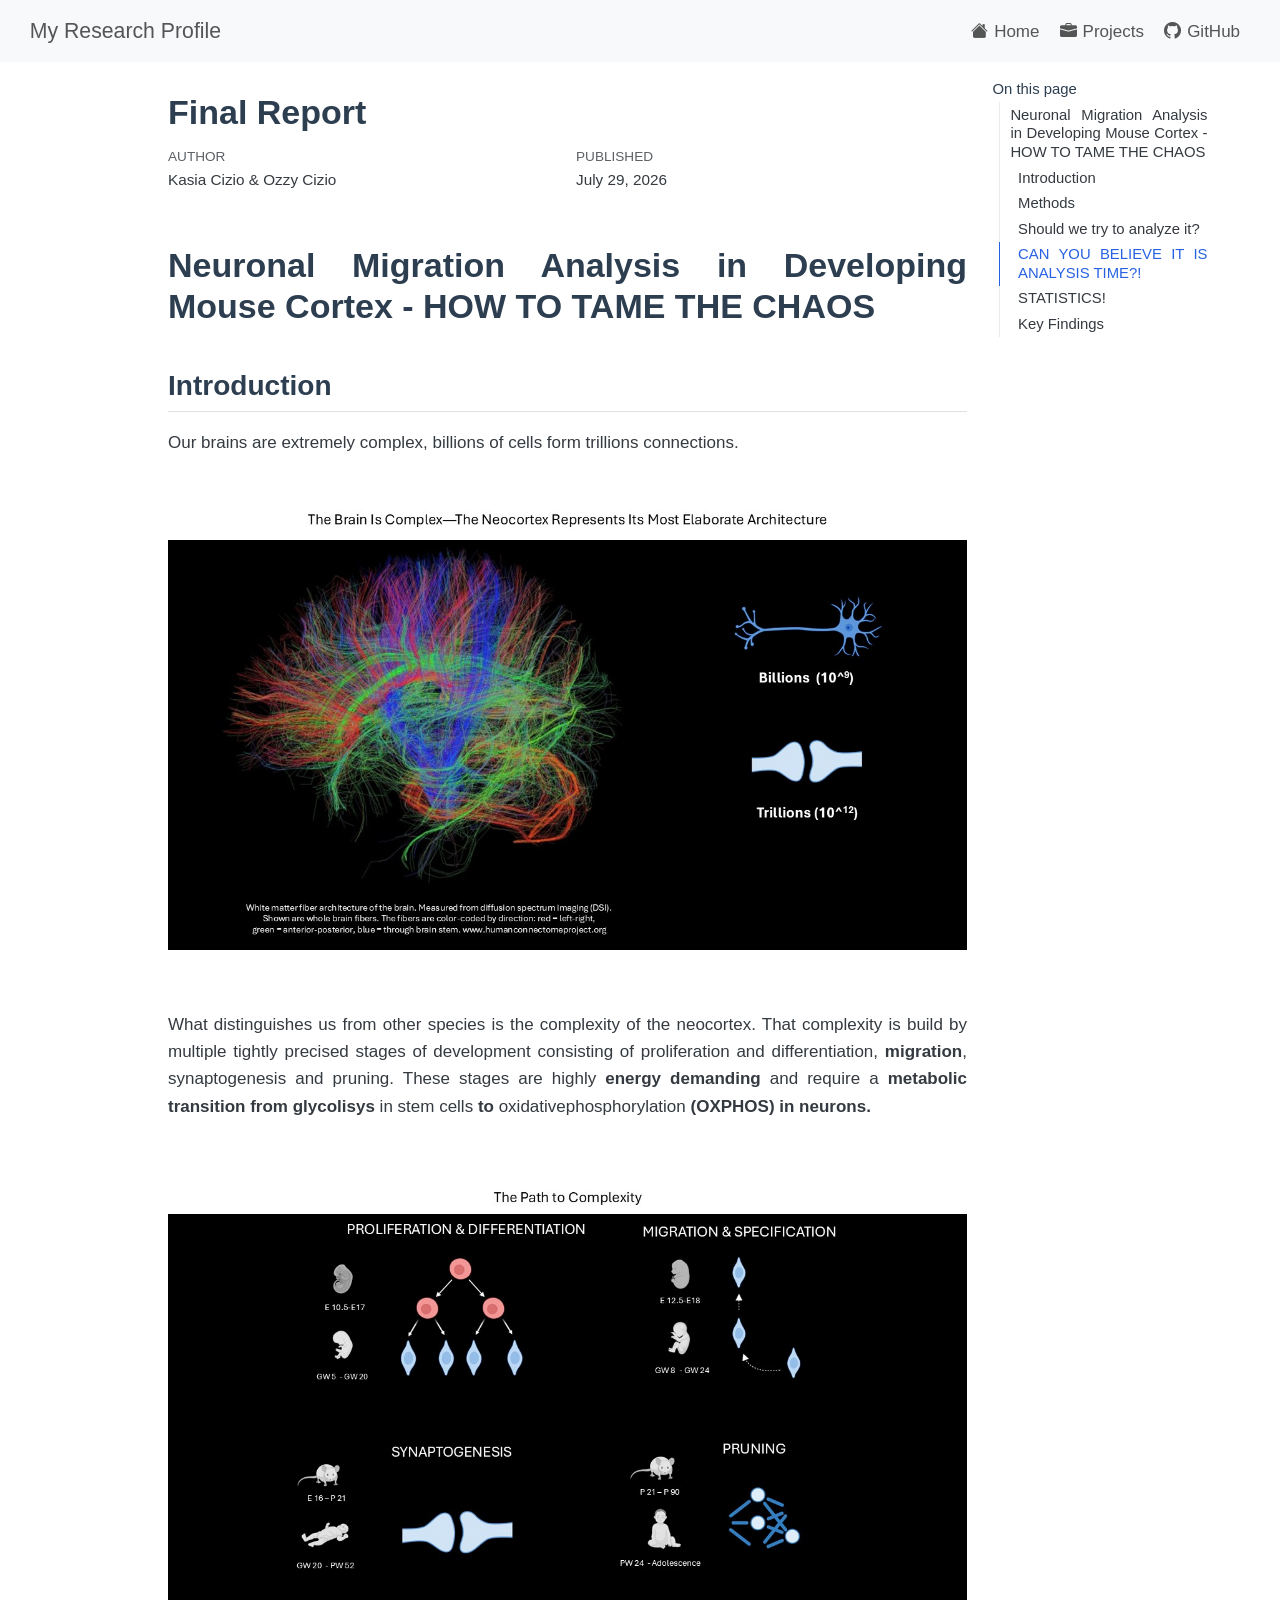
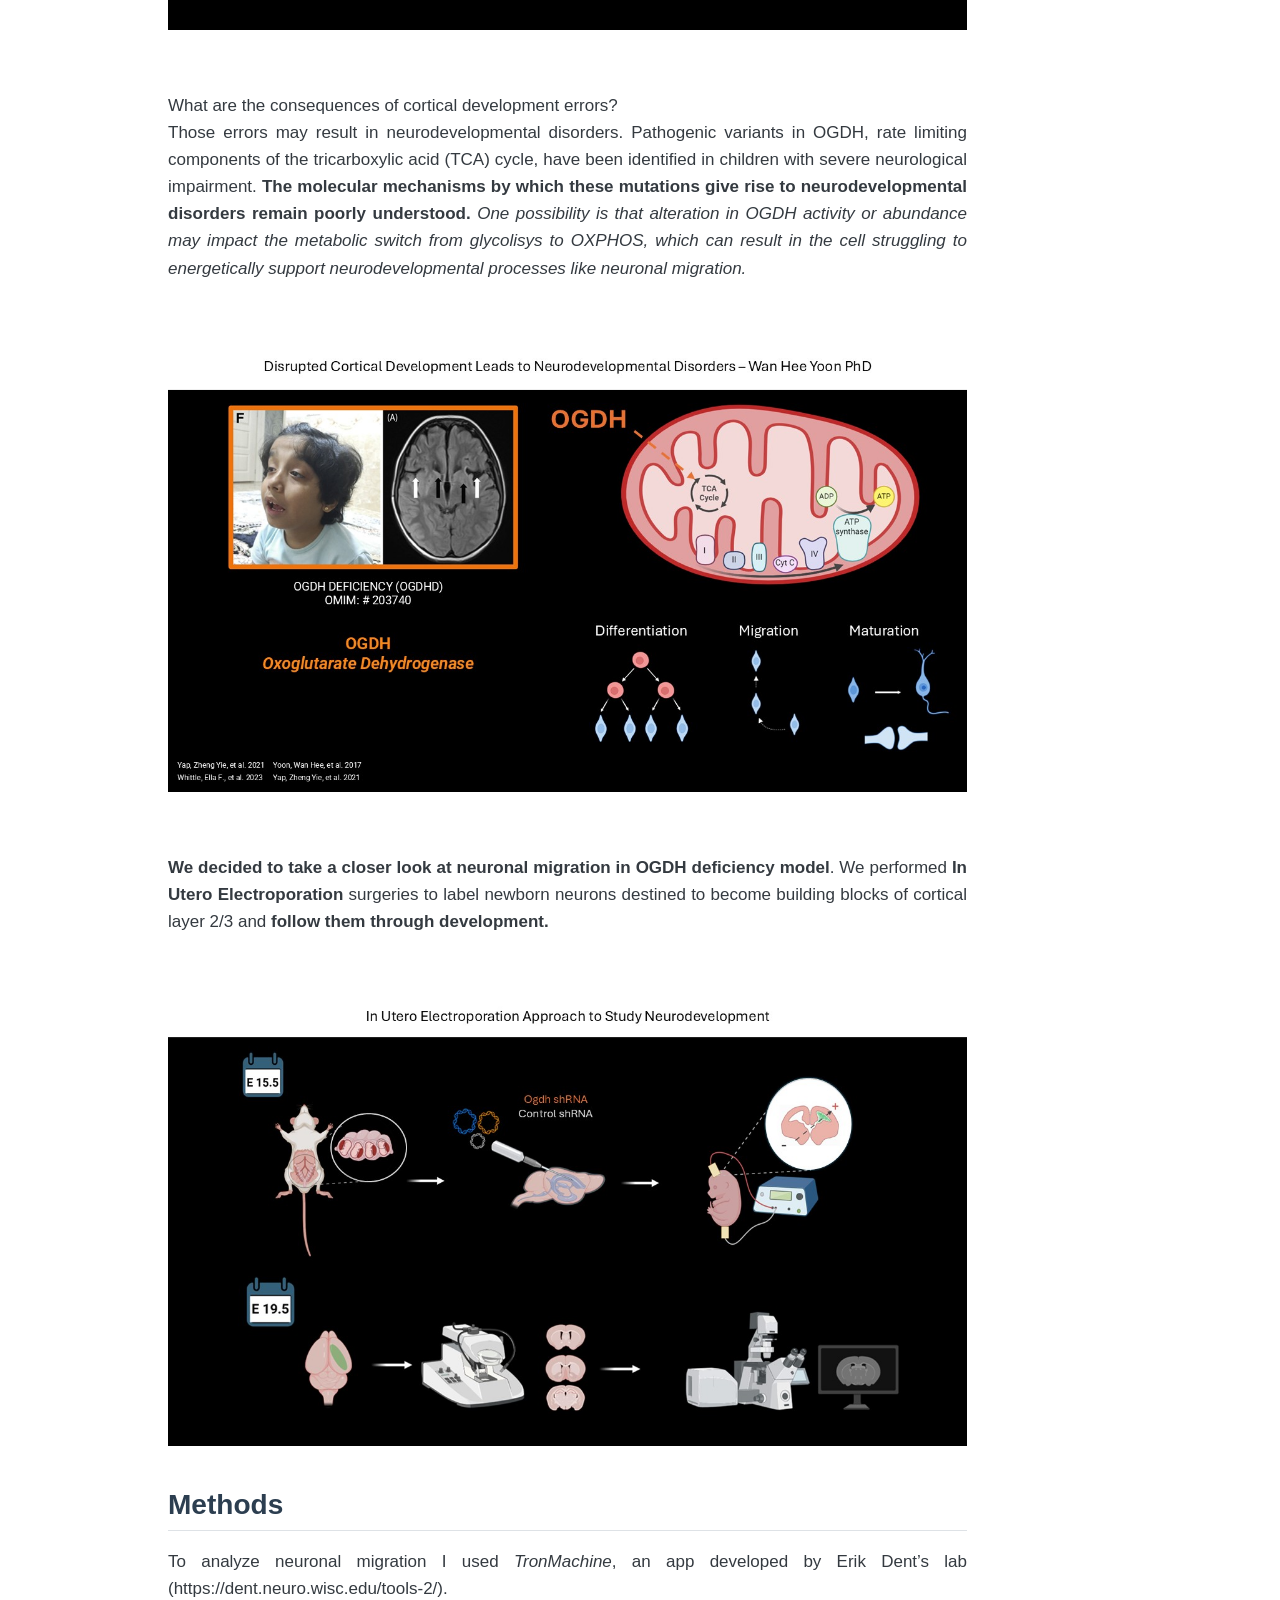
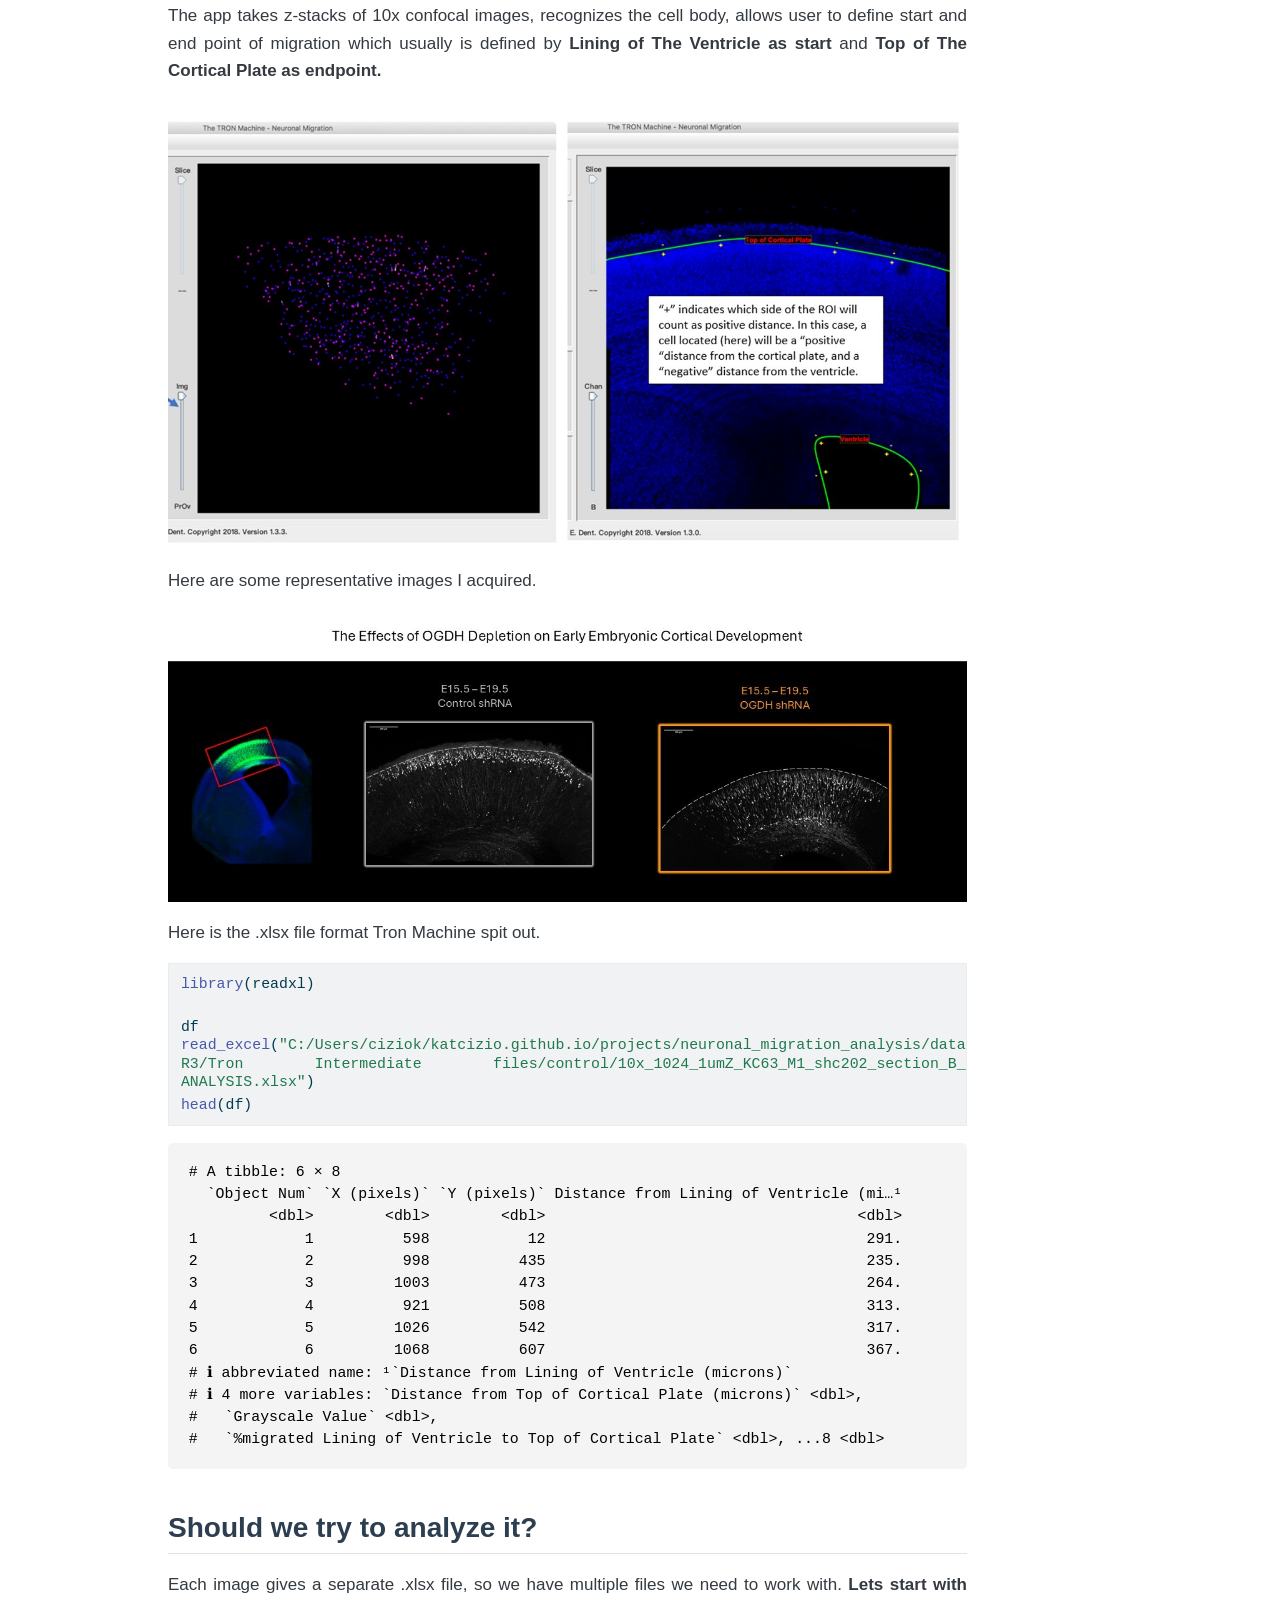
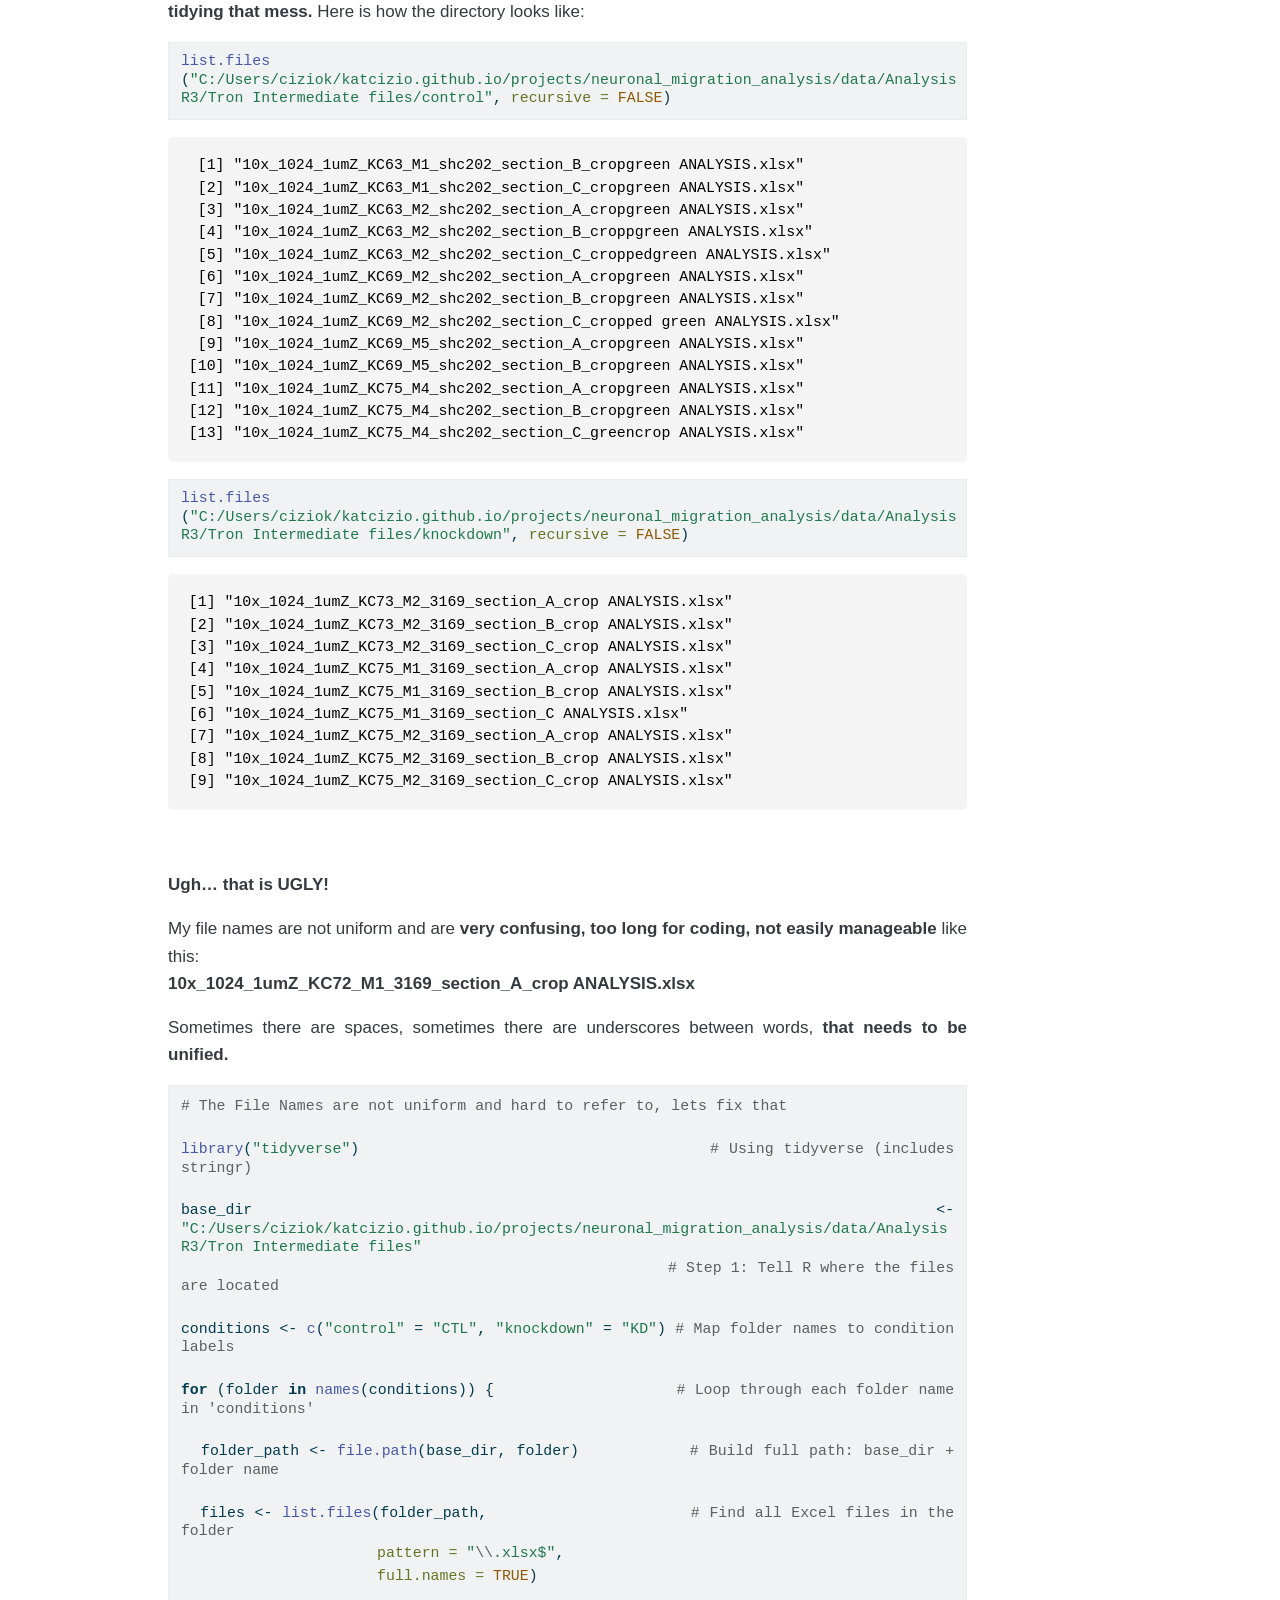
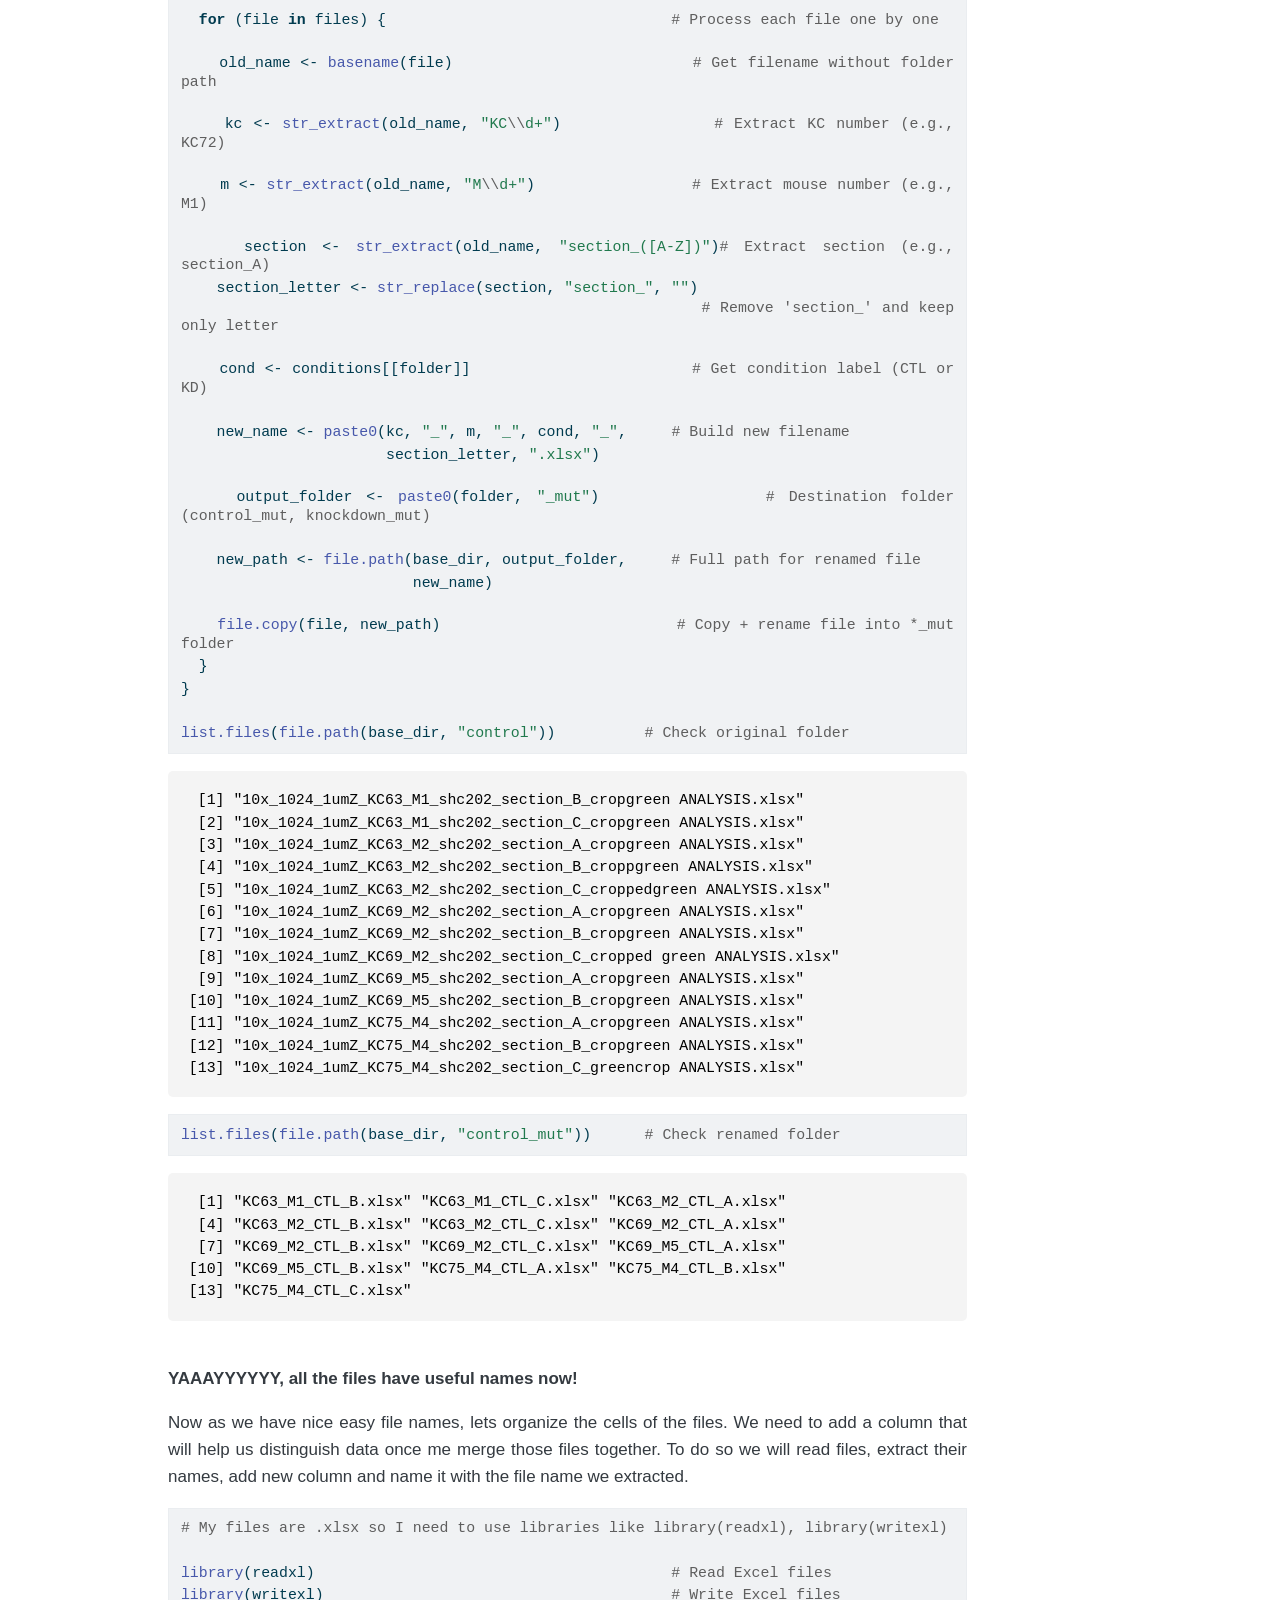
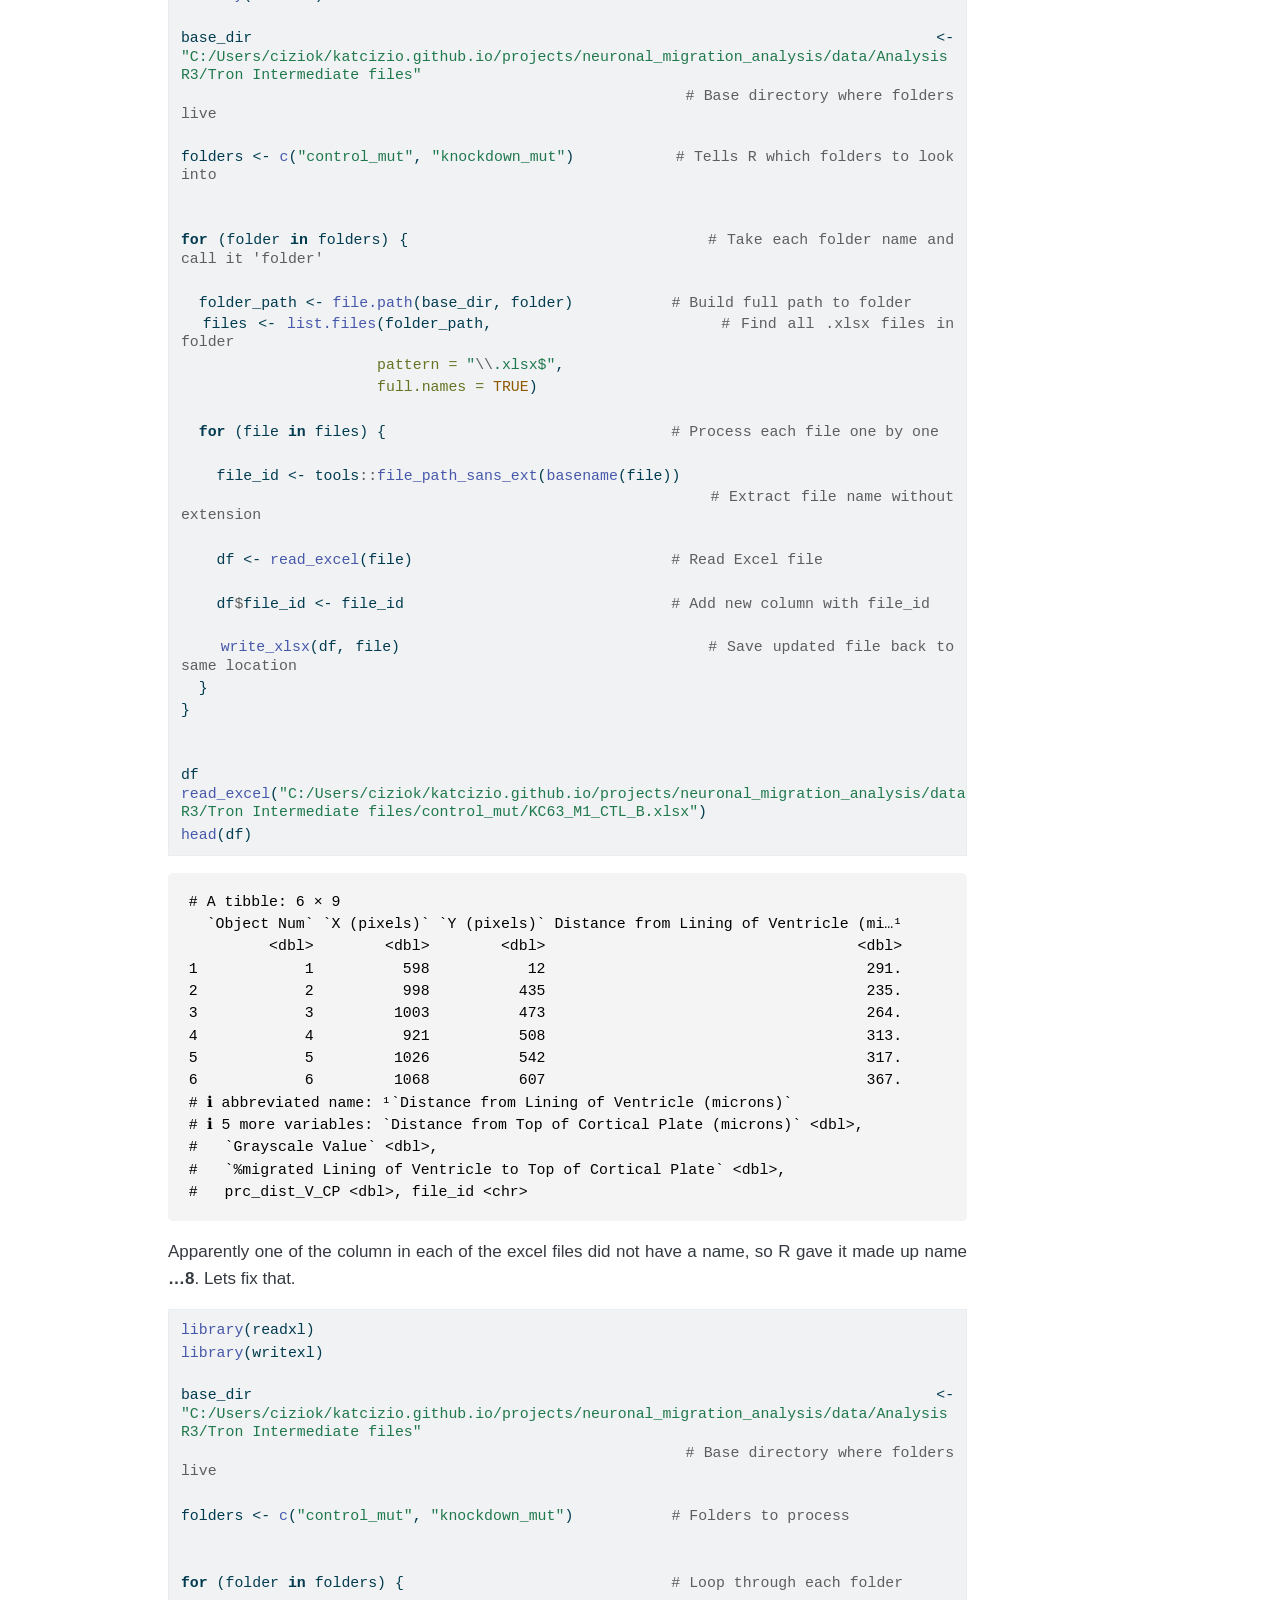
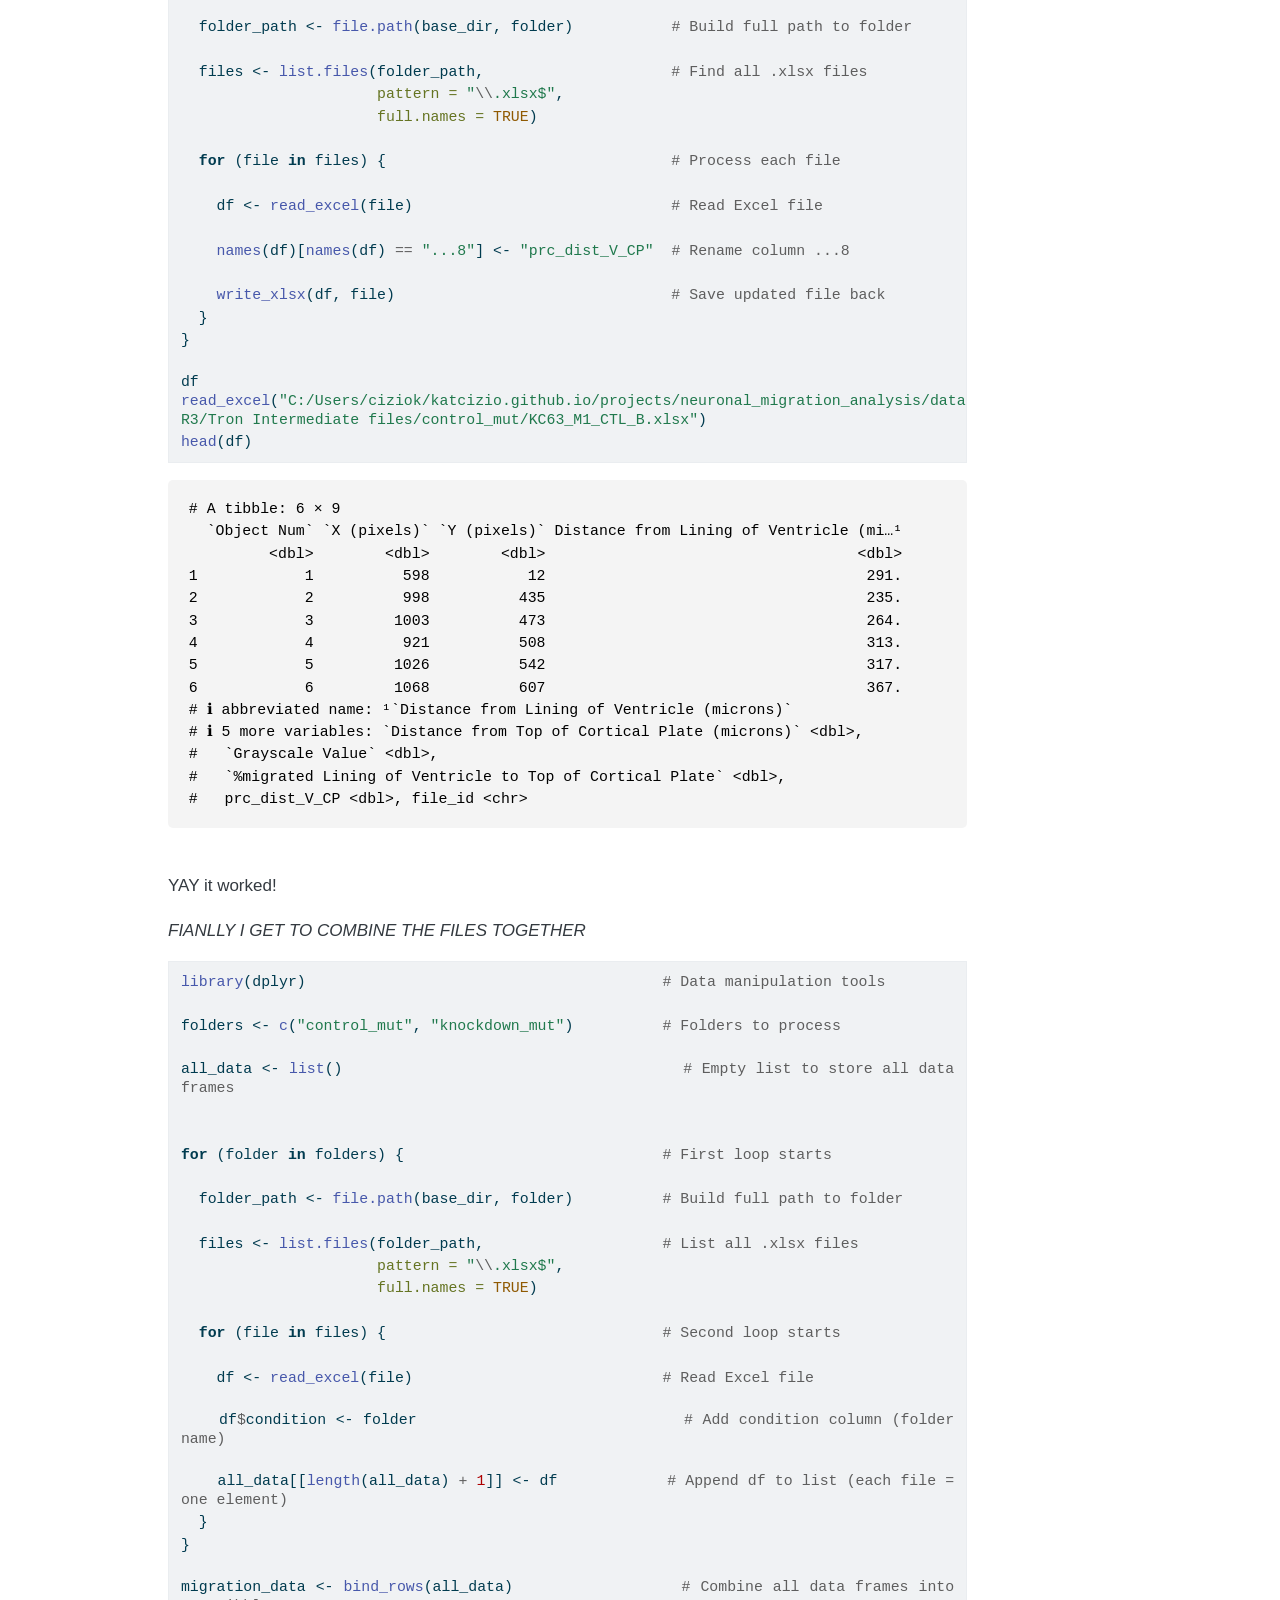
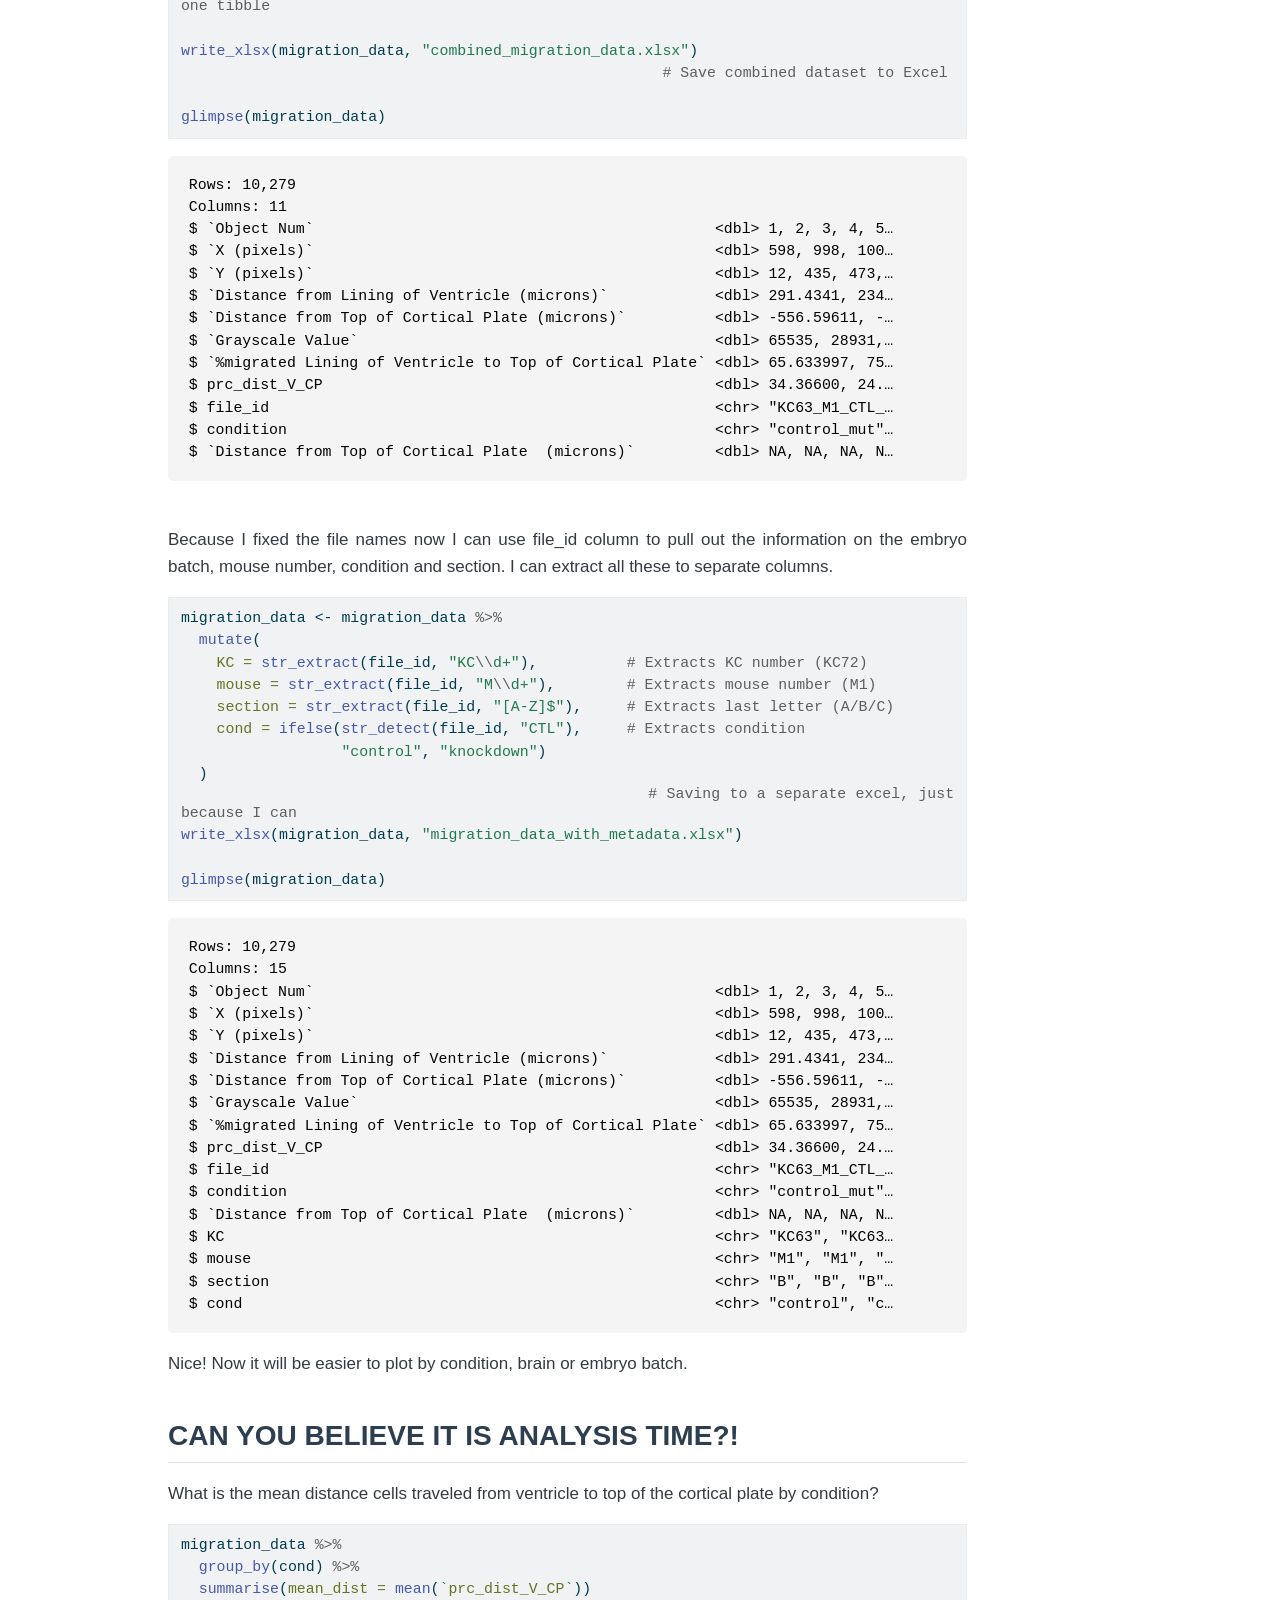
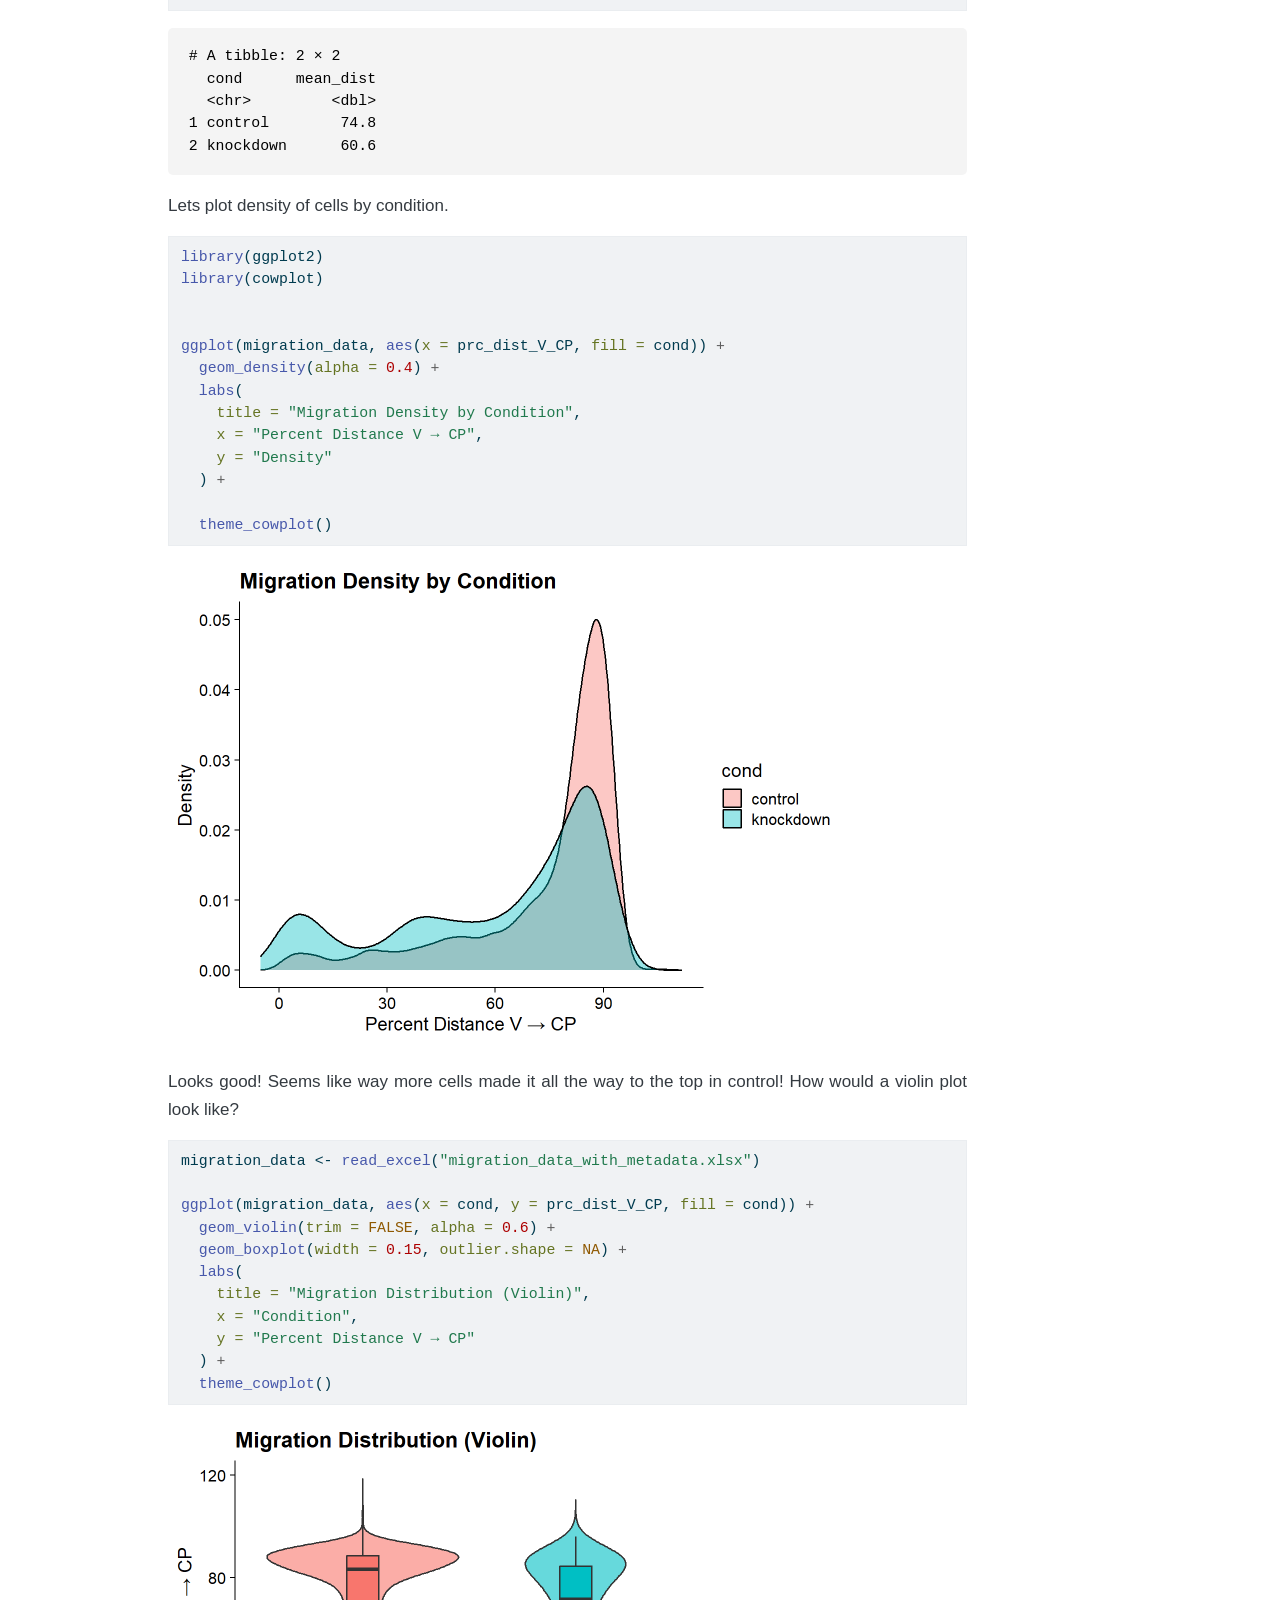
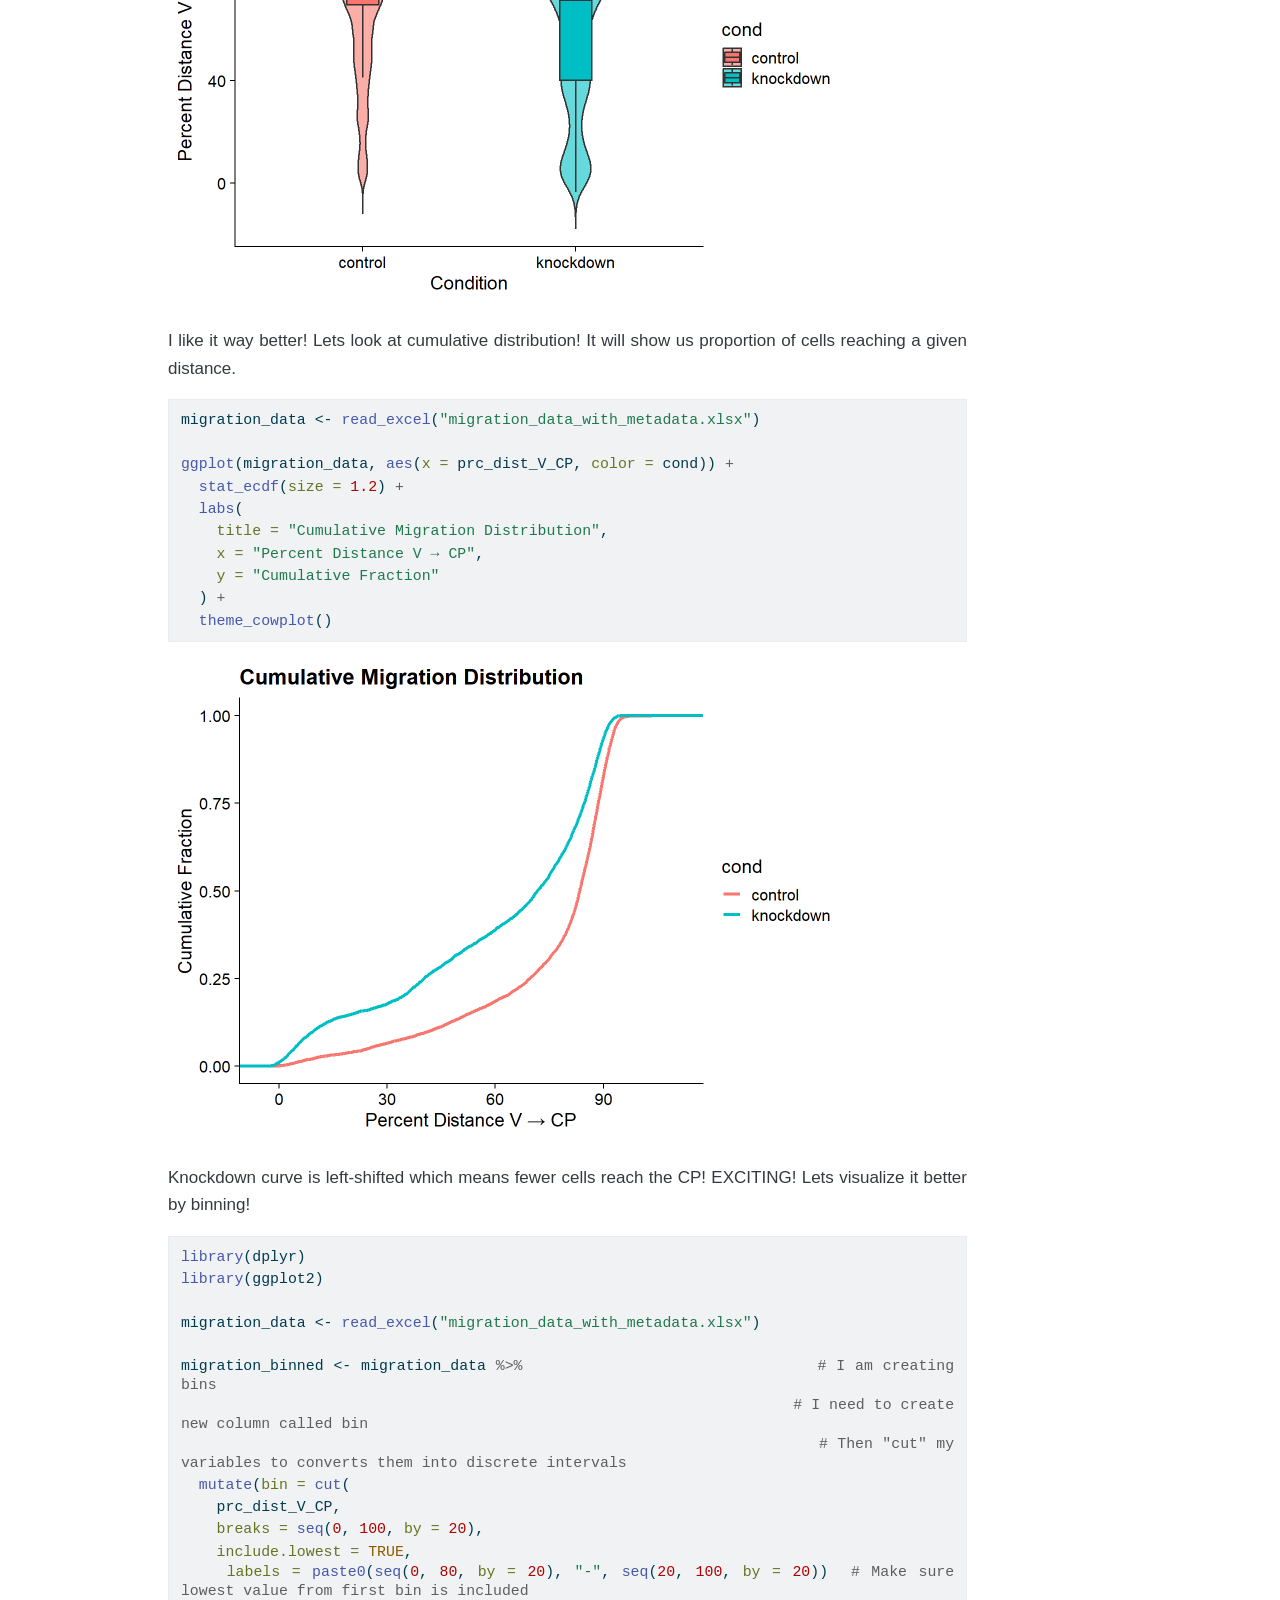
==== commit ff1cb872: "lol" ====
--- a/docs/final-report.html
+++ b/docs/final-report.html
@@ -210,51 +210,26 @@
 <section id="introduction" class="level2">
 <h2 class="anchored" data-anchor-id="introduction">Introduction</h2>
 <p>Our brains are extremely complex, billions of cells form trillions connections.</p>
-<p><br></p>
-<div class="quarto-figure quarto-figure-center">
-<figure class="figure">
-<p><img src="Slide_1.jpg" class="img-fluid quarto-figure quarto-figure-center figure-img" style="width:100.0%"></p>
-</figure>
-</div>
+<p><br> <img src="images/Slide_1.jpg" width="100%"></p>
 <p><br></p>
 <p>What distinguishes us from other species is the complexity of the neocortex. That complexity is build by multiple tightly precised stages of development consisting of proliferation and differentiation, <strong>migration</strong>, synaptogenesis and pruning. These stages are highly <strong>energy demanding</strong> and require a <strong>metabolic transition from glycolisys</strong> in stem cells <strong>to</strong> oxidativephosphorylation <strong>(OXPHOS) in neurons.</strong></p>
 <p><br></p>
-<div class="quarto-figure quarto-figure-center">
-<figure class="figure">
-<p><img src="Slide_2.jpg" class="img-fluid quarto-figure quarto-figure-center figure-img" style="width:100.0%"></p>
-</figure>
-</div>
+<p><img src="images/Slide_2.jpg" width="100%"></p>
 <p><br></p>
 <p>What are the consequences of cortical development errors?<br> Those errors may result in neurodevelopmental disorders. Pathogenic variants in OGDH, rate limiting components of the tricarboxylic acid (TCA) cycle, have been identified in children with severe neurological impairment. <strong>The molecular mechanisms by which these mutations give rise to neurodevelopmental disorders remain poorly understood.</strong> <em>One possibility is that alteration in OGDH activity or abundance may impact the metabolic switch from glycolisys to OXPHOS, which can result in the cell struggling to energetically support neurodevelopmental processes like neuronal migration.</em></p>
 <p><br></p>
-<div class="quarto-figure quarto-figure-center">
-<figure class="figure">
-<p><img src="Slide_3.jpg" class="img-fluid quarto-figure quarto-figure-center figure-img" style="width:100.0%"></p>
-</figure>
-</div>
+<p><img src="images/Slide_3.jpg" width="100%"></p>
 <p><br></p>
 <p><strong>We decided to take a closer look at neuronal migration in OGDH deficiency model</strong>. We performed <strong>In Utero Electroporation</strong> surgeries to label newborn neurons destined to become building blocks of cortical layer 2/3 and <strong>follow them through development.</strong></p>
 <p><br></p>
-<div class="quarto-figure quarto-figure-center">
-<figure class="figure">
-<p><img src="Slide_4.jpg" class="img-fluid quarto-figure quarto-figure-center figure-img" style="width:100.0%"></p>
-</figure>
-</div>
+<p><img src="images/Slide_4.jpg" width="100%"></p>
 </section>
 <section id="methods" class="level2">
 <h2 class="anchored" data-anchor-id="methods">Methods</h2>
 <p>To analyze neuronal migration I used <em>TronMachine</em>, an app developed by Erik Dent’s lab (https://dent.neuro.wisc.edu/tools-2/). <br>The app takes z-stacks of 10x confocal images, recognizes the cell body, allows user to define start and end point of migration which usually is defined by <strong>Lining of The Ventricle as start</strong> and <strong>Top of The Cortical Plate as endpoint.</strong></p>
-<div class="quarto-figure quarto-figure-center">
-<figure class="figure">
-<p><img src="Slide_5.jpg" class="img-fluid quarto-figure quarto-figure-center figure-img" style="width:100.0%"></p>
-</figure>
-</div>
+<p><img src="images/Slide_5.jpg" width="100%"></p>
 <p>Here are some representative images I acquired.</p>
-<div class="quarto-figure quarto-figure-center">
-<figure class="figure">
-<p><img src="Slide_6.jpg" class="img-fluid quarto-figure quarto-figure-center figure-img" style="width:100.0%"></p>
-</figure>
-</div>
+<p><img src="images/Slide_6.jpg" width="100%"></p>
 <p>Here is the .xlsx file format Tron Machine spit out.</p>
 <div class="cell">
 <div class="code-copy-outer-scaffold"><div class="sourceCode cell-code" id="cb1"><pre class="sourceCode r code-with-copy"><code class="sourceCode r"><span id="cb1-1"><a href="#cb1-1" aria-hidden="true" tabindex="-1"></a><span class="fu">library</span>(readxl)</span>
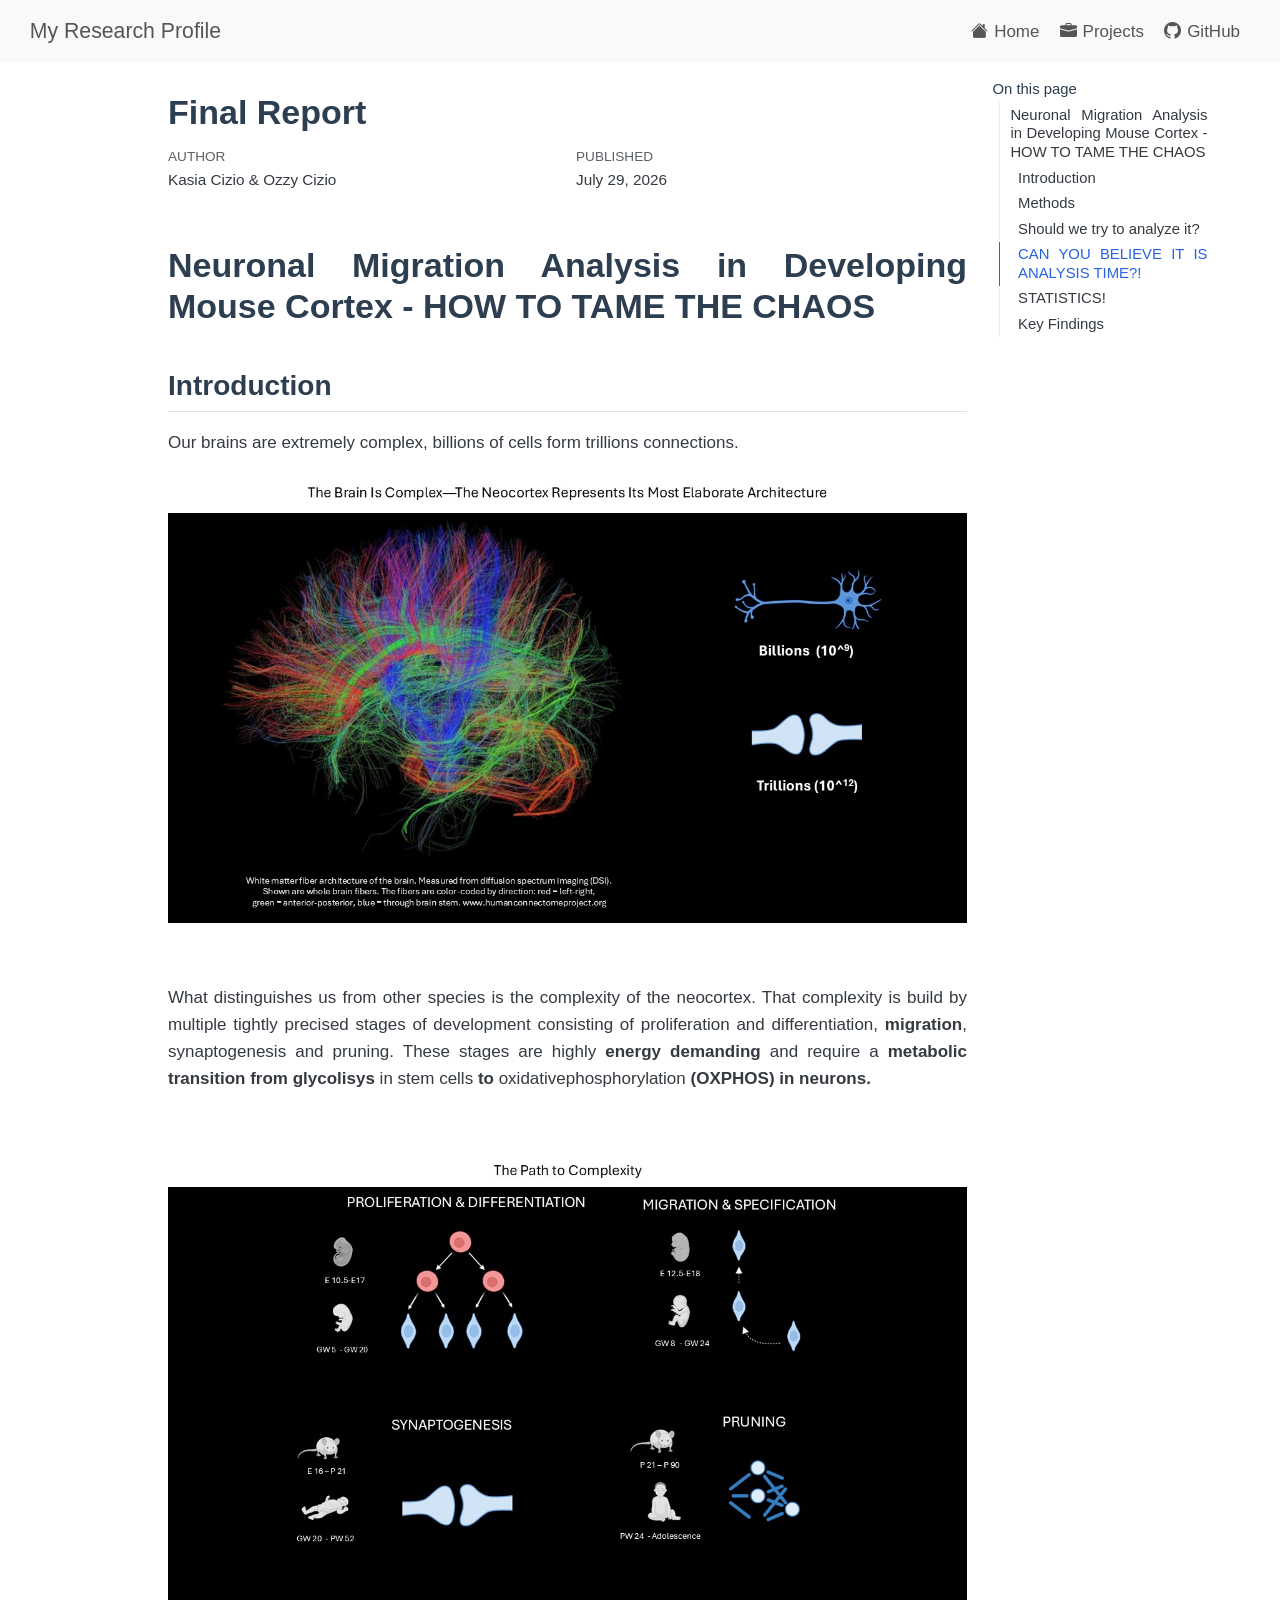
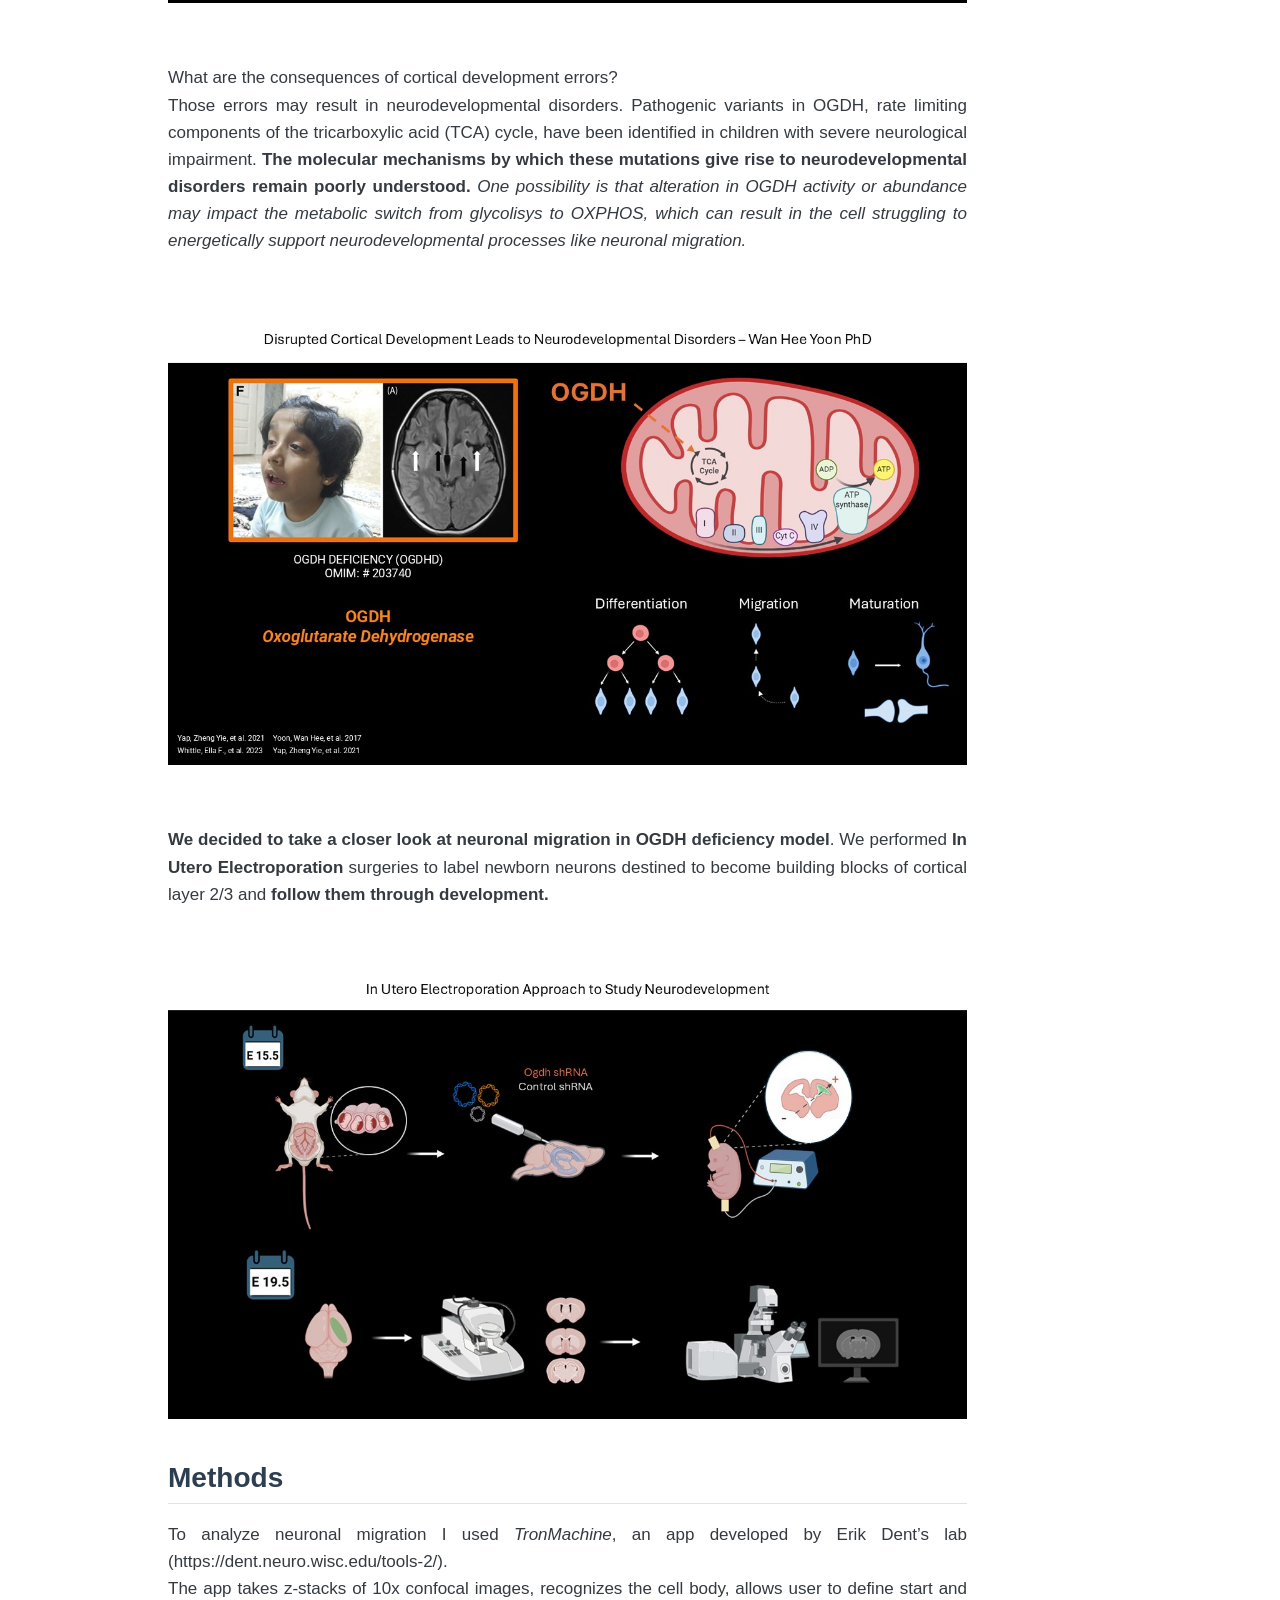
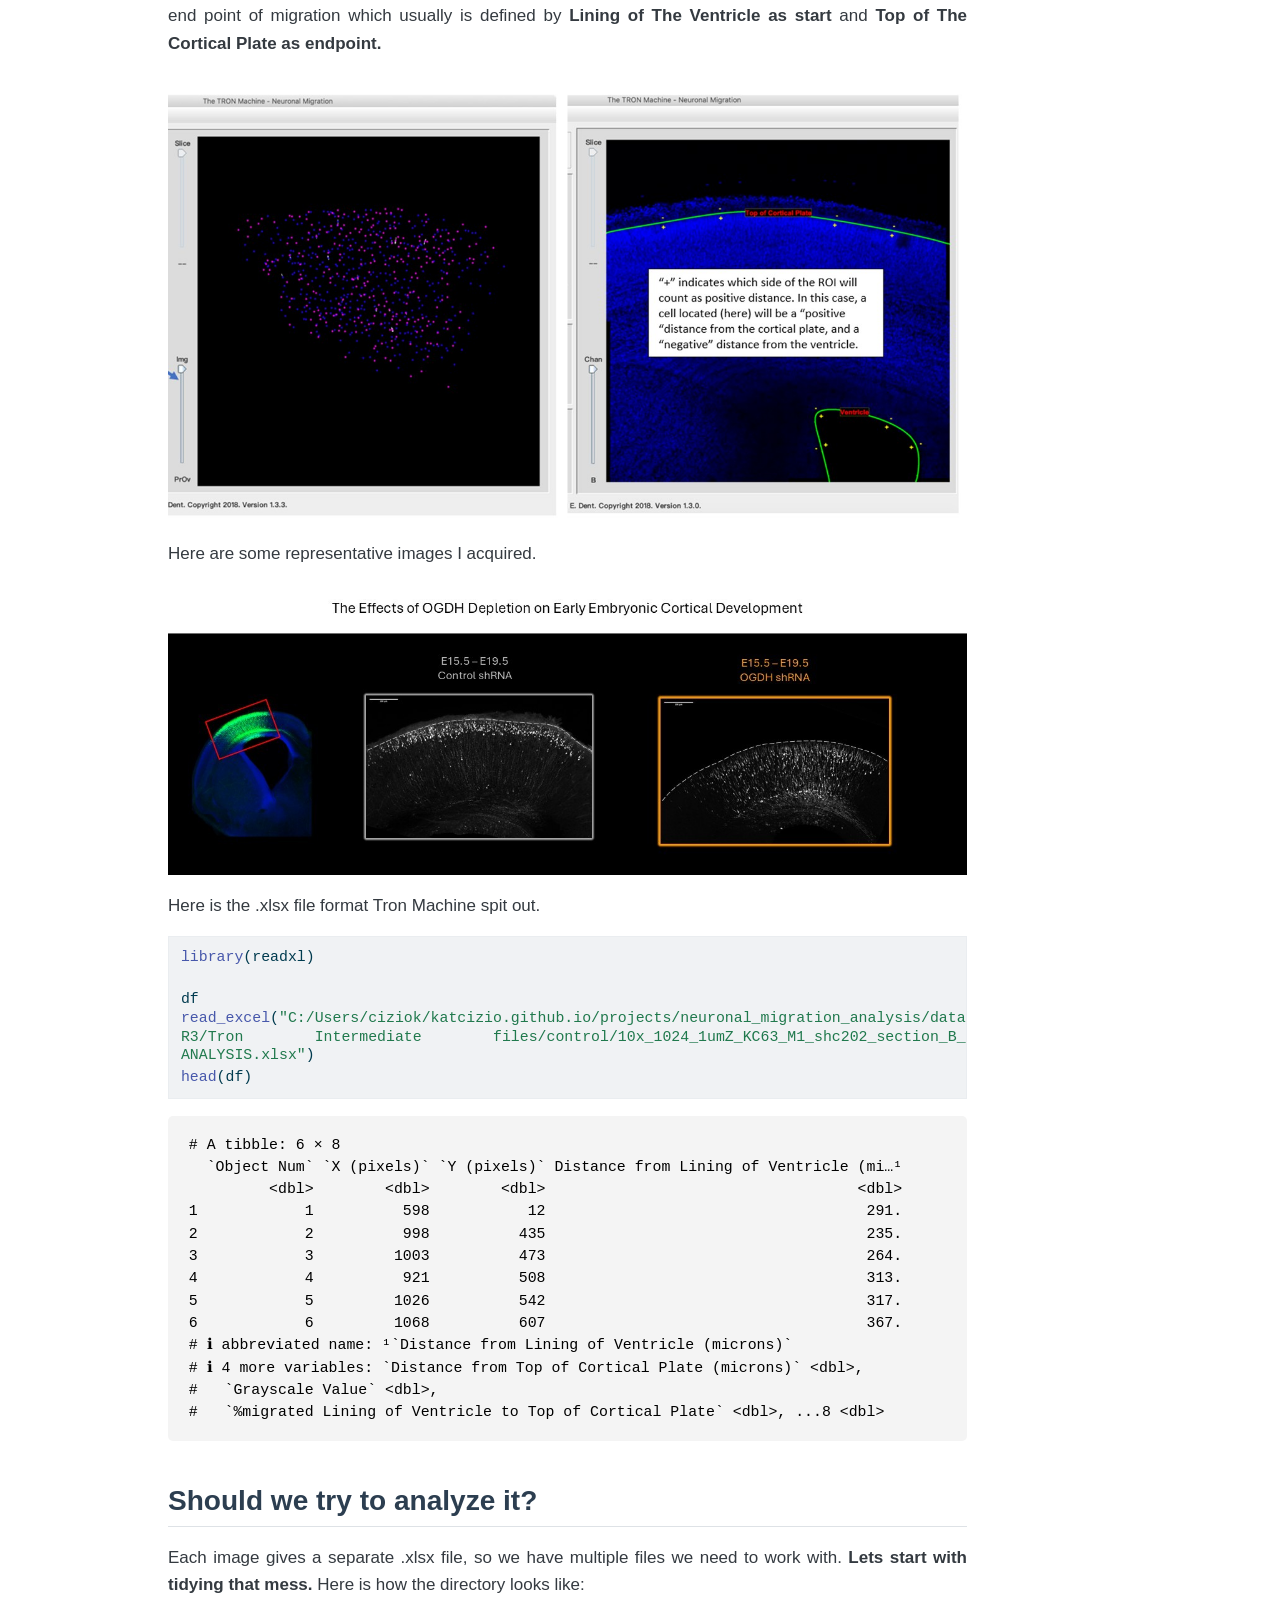
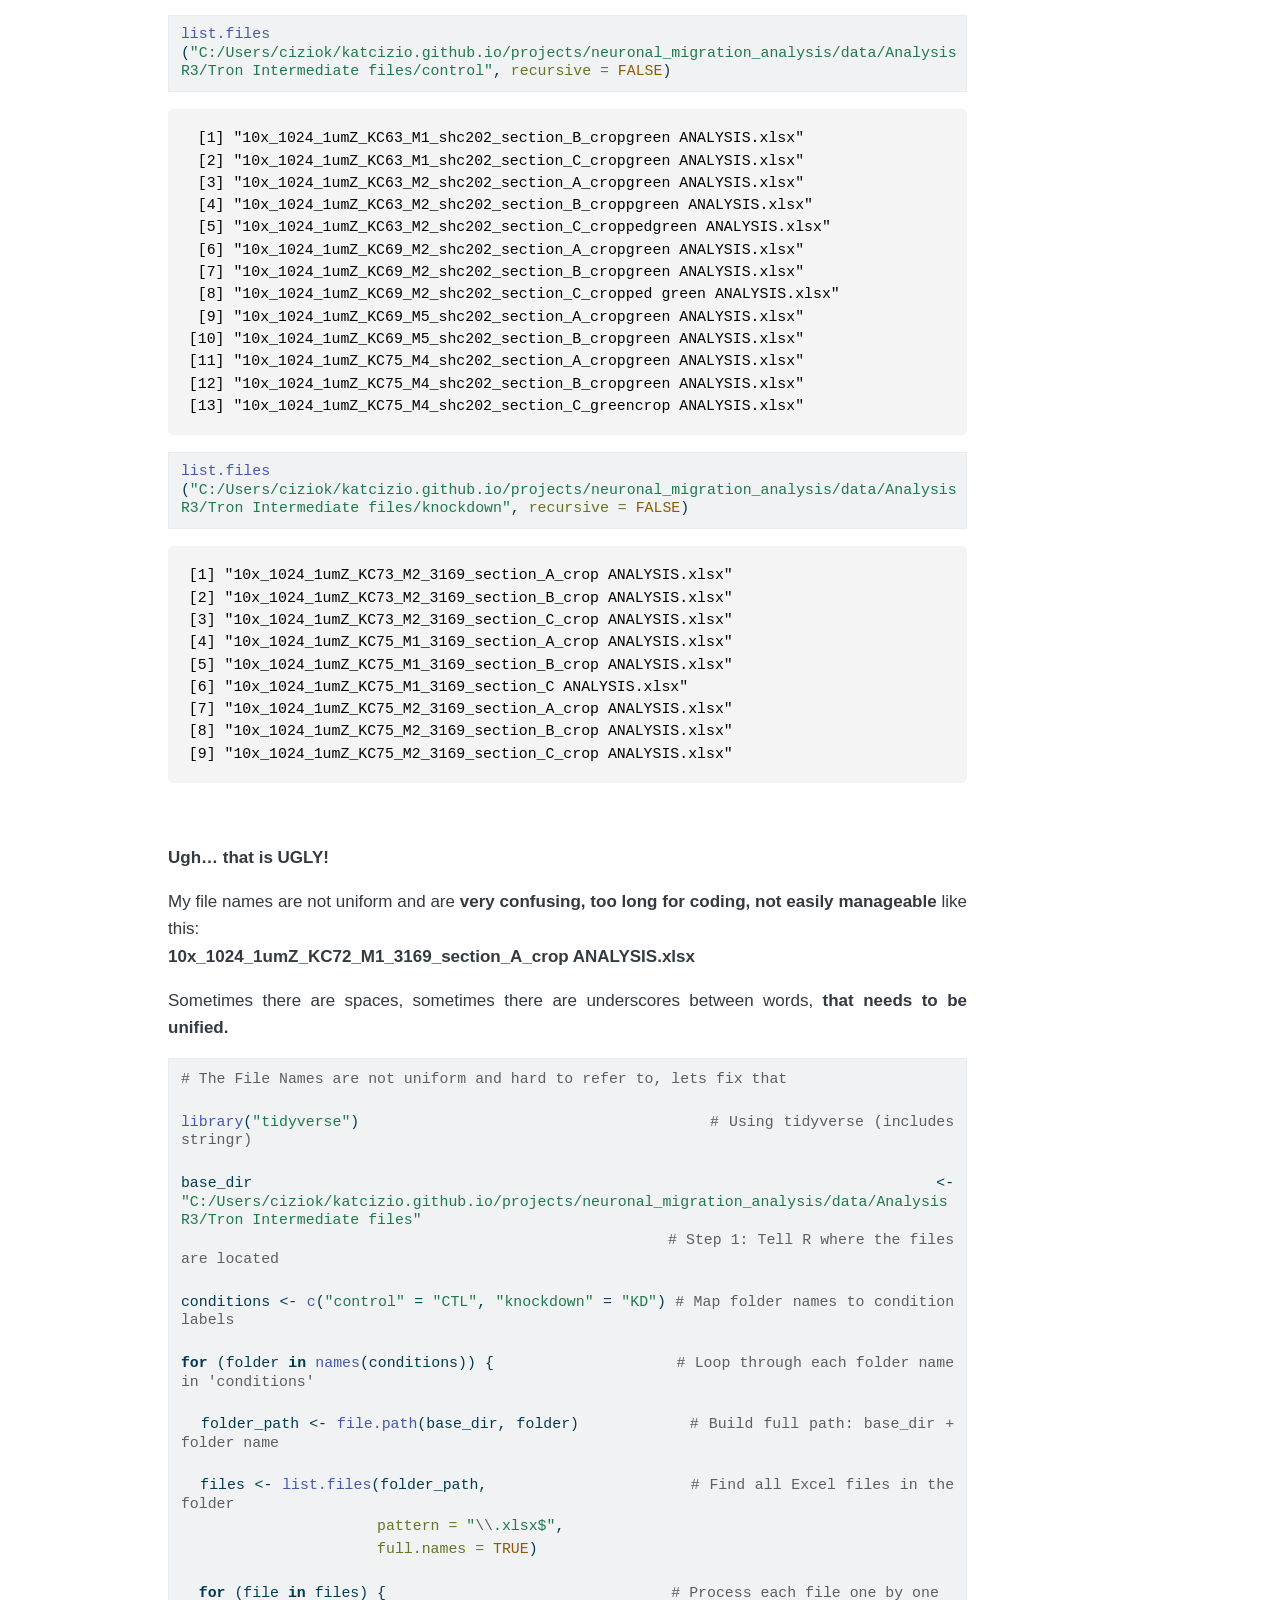
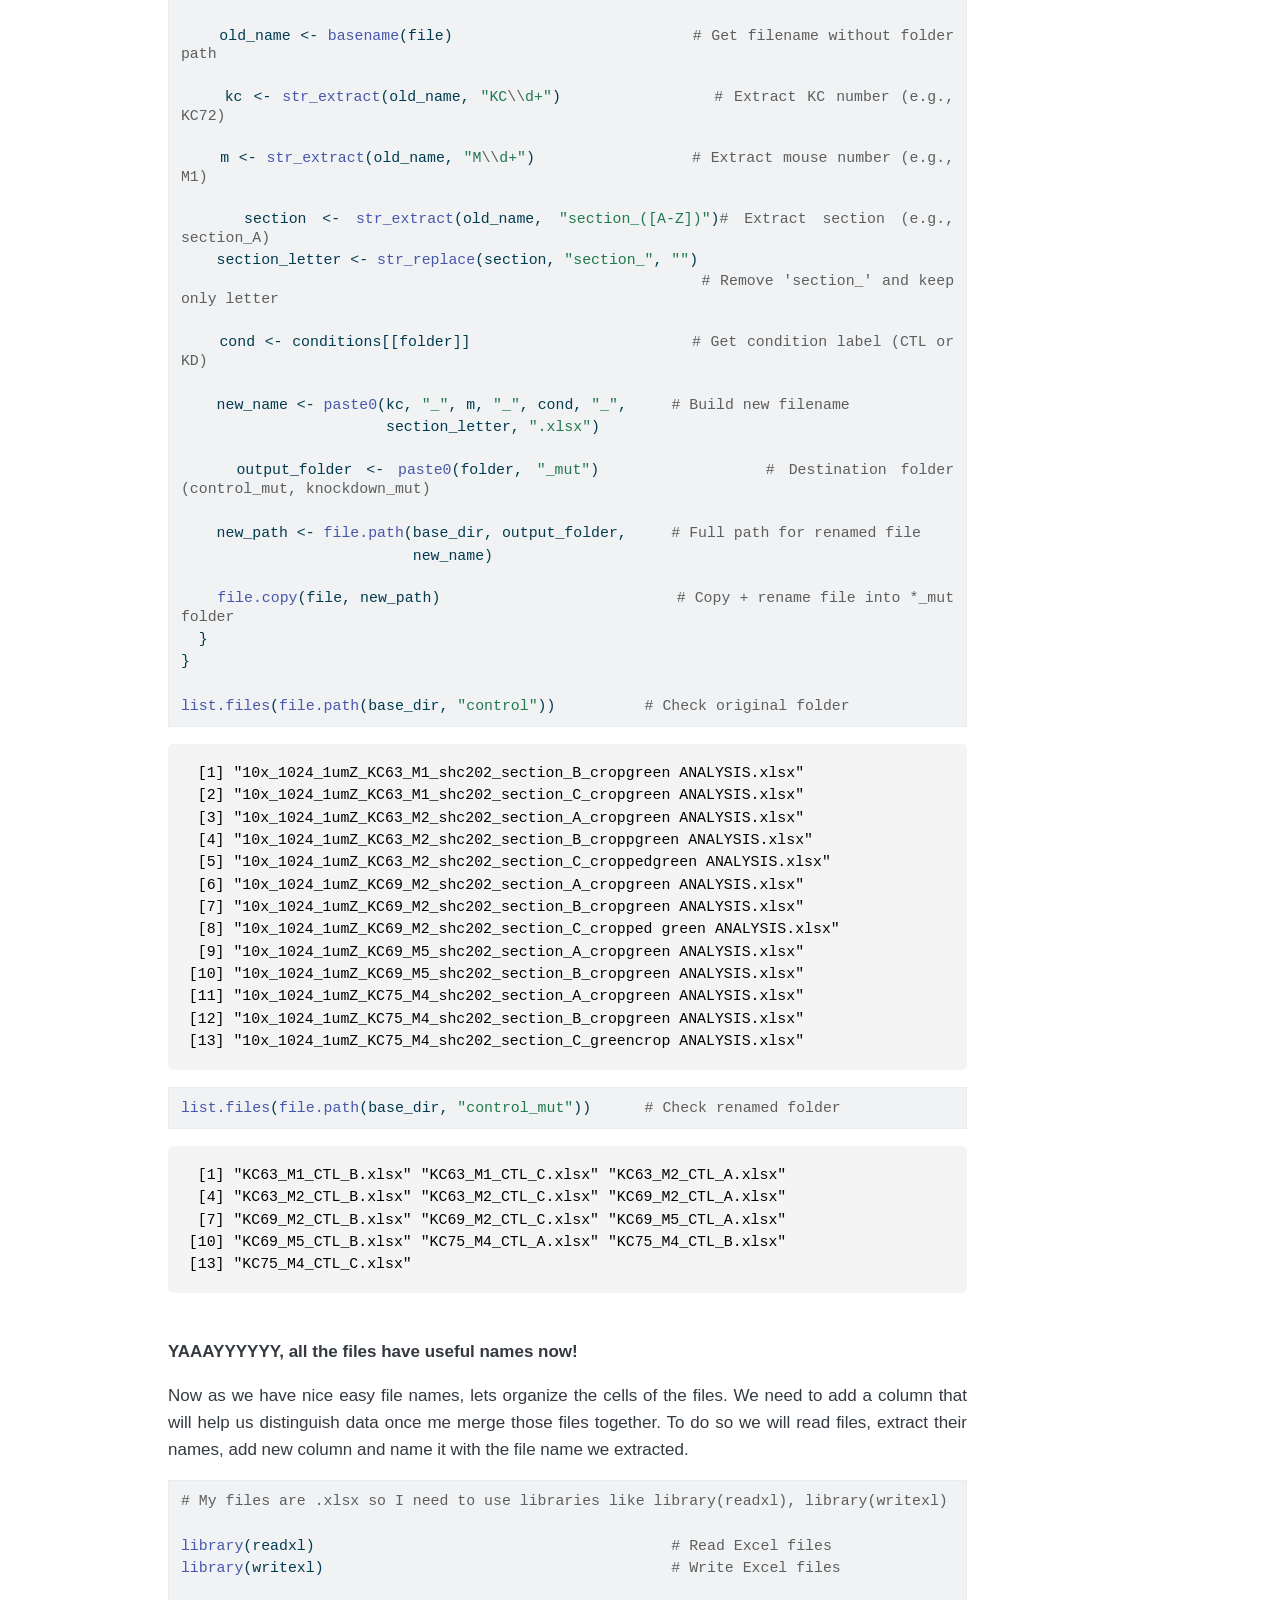
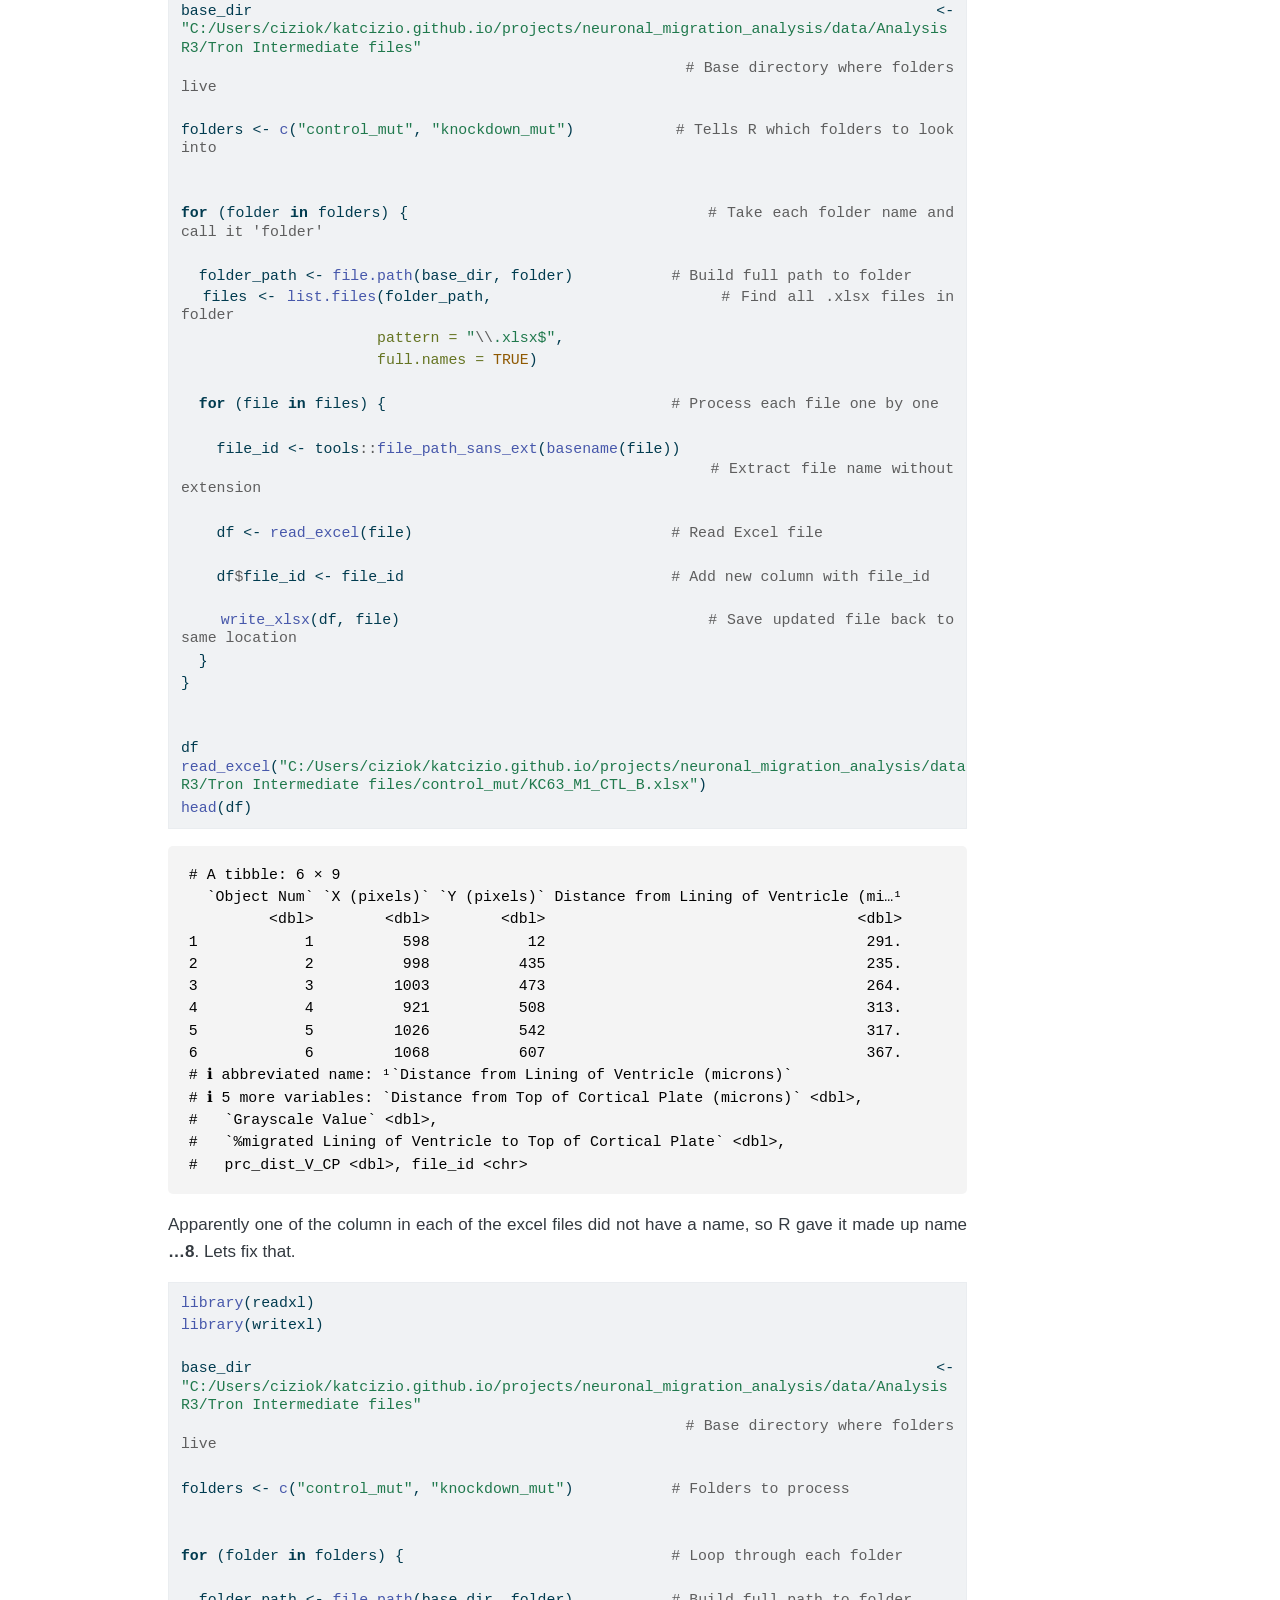
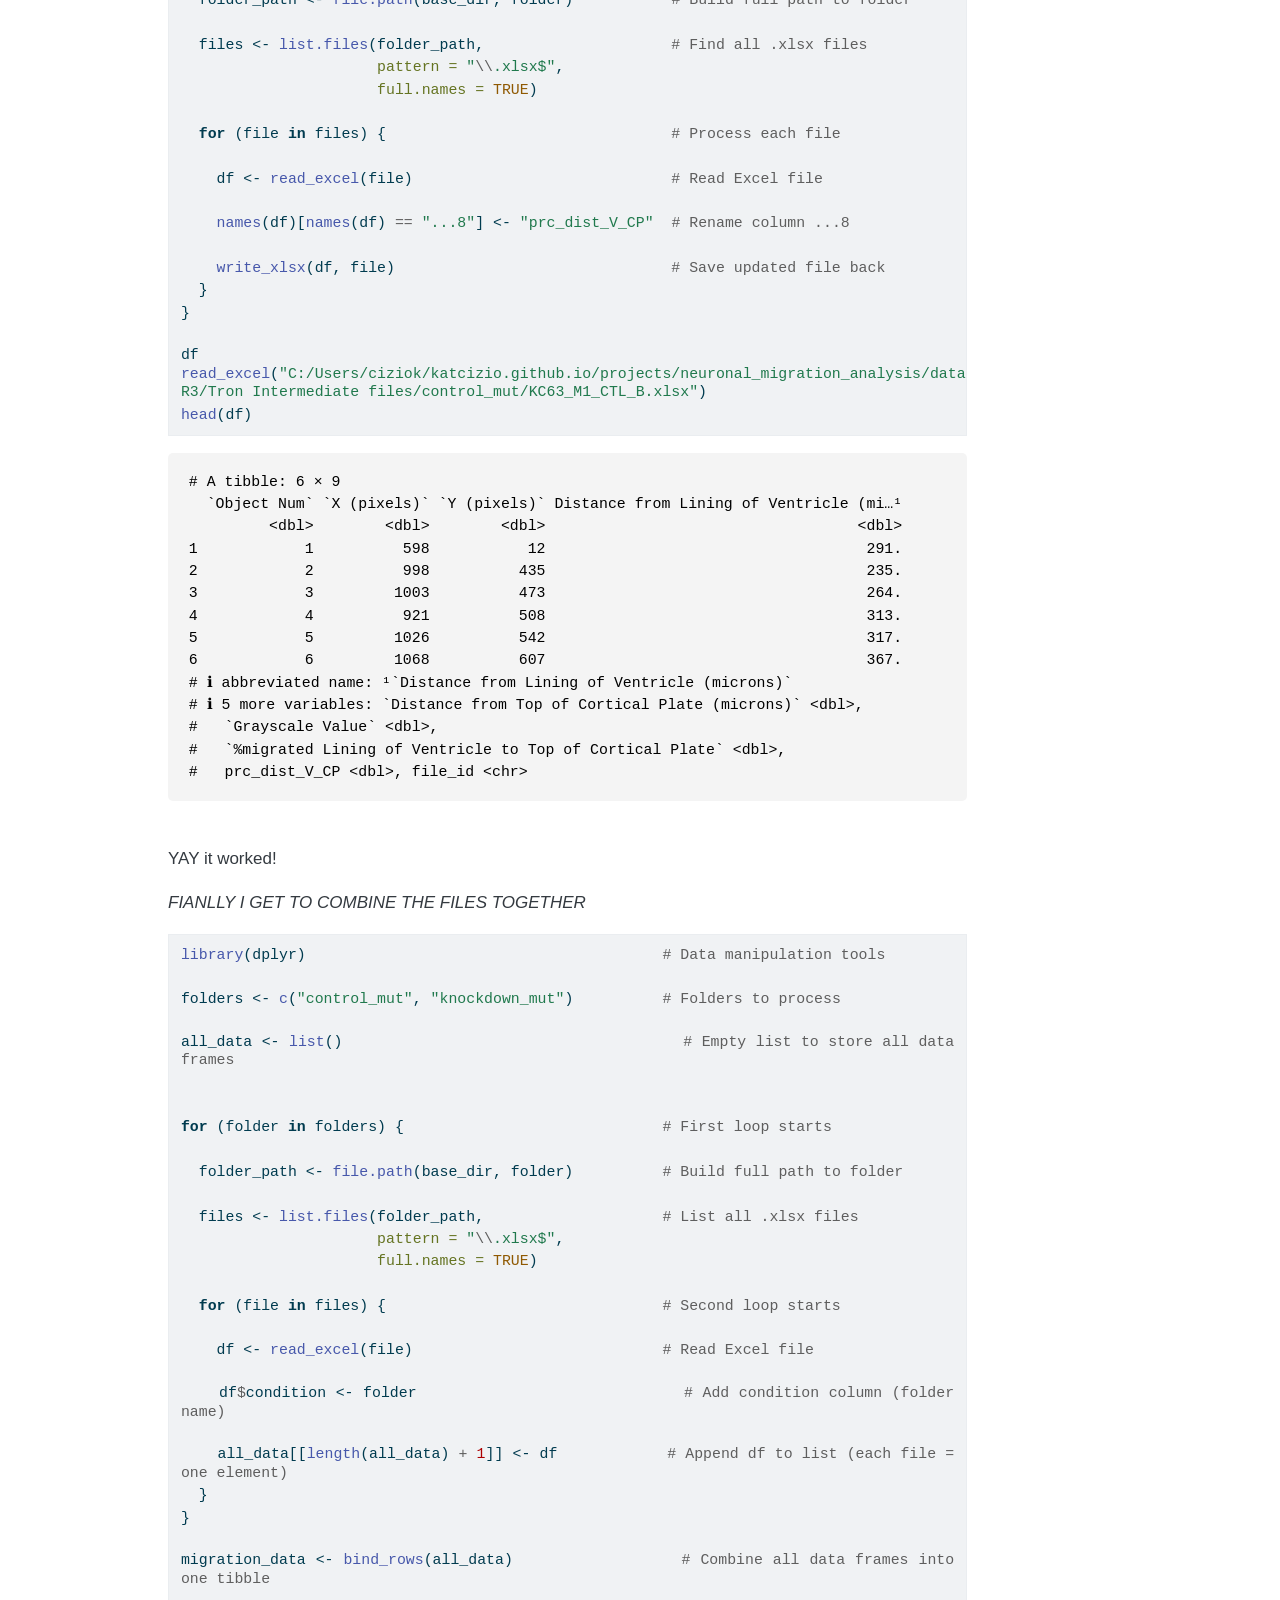
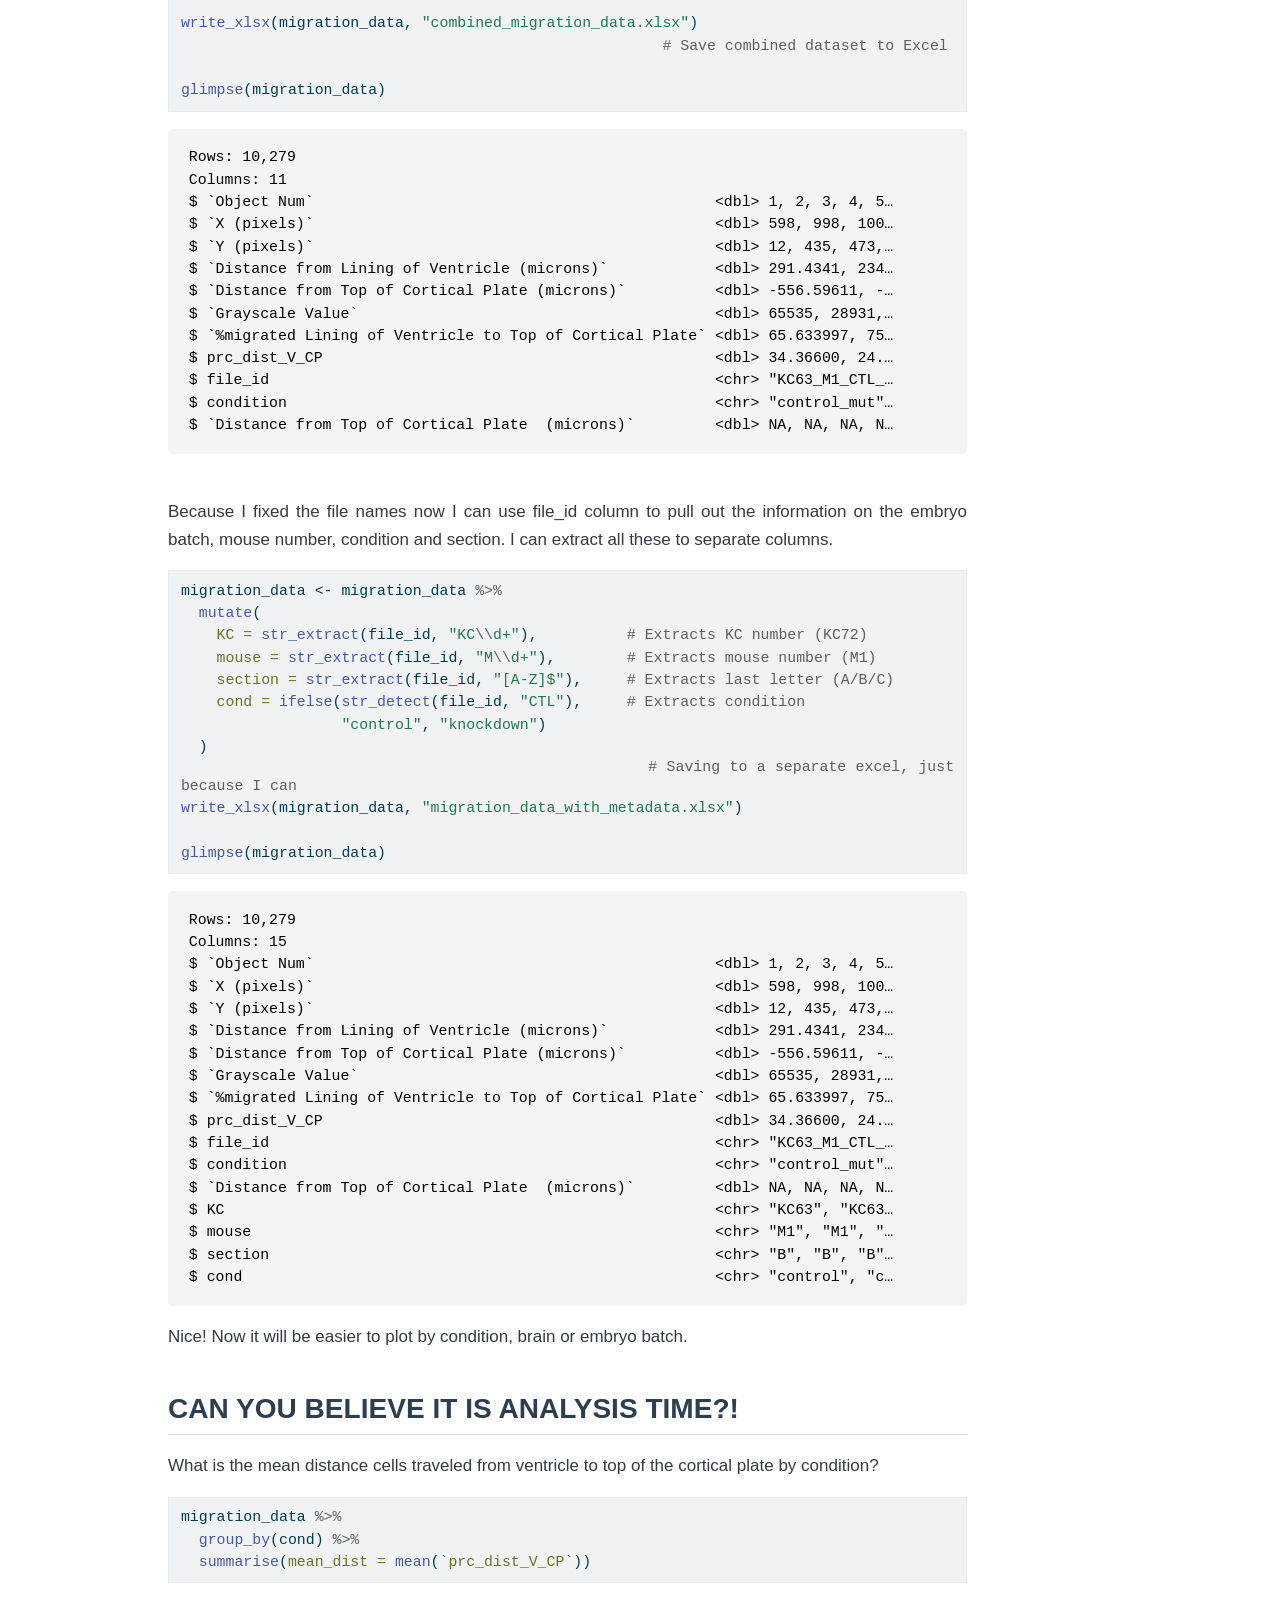
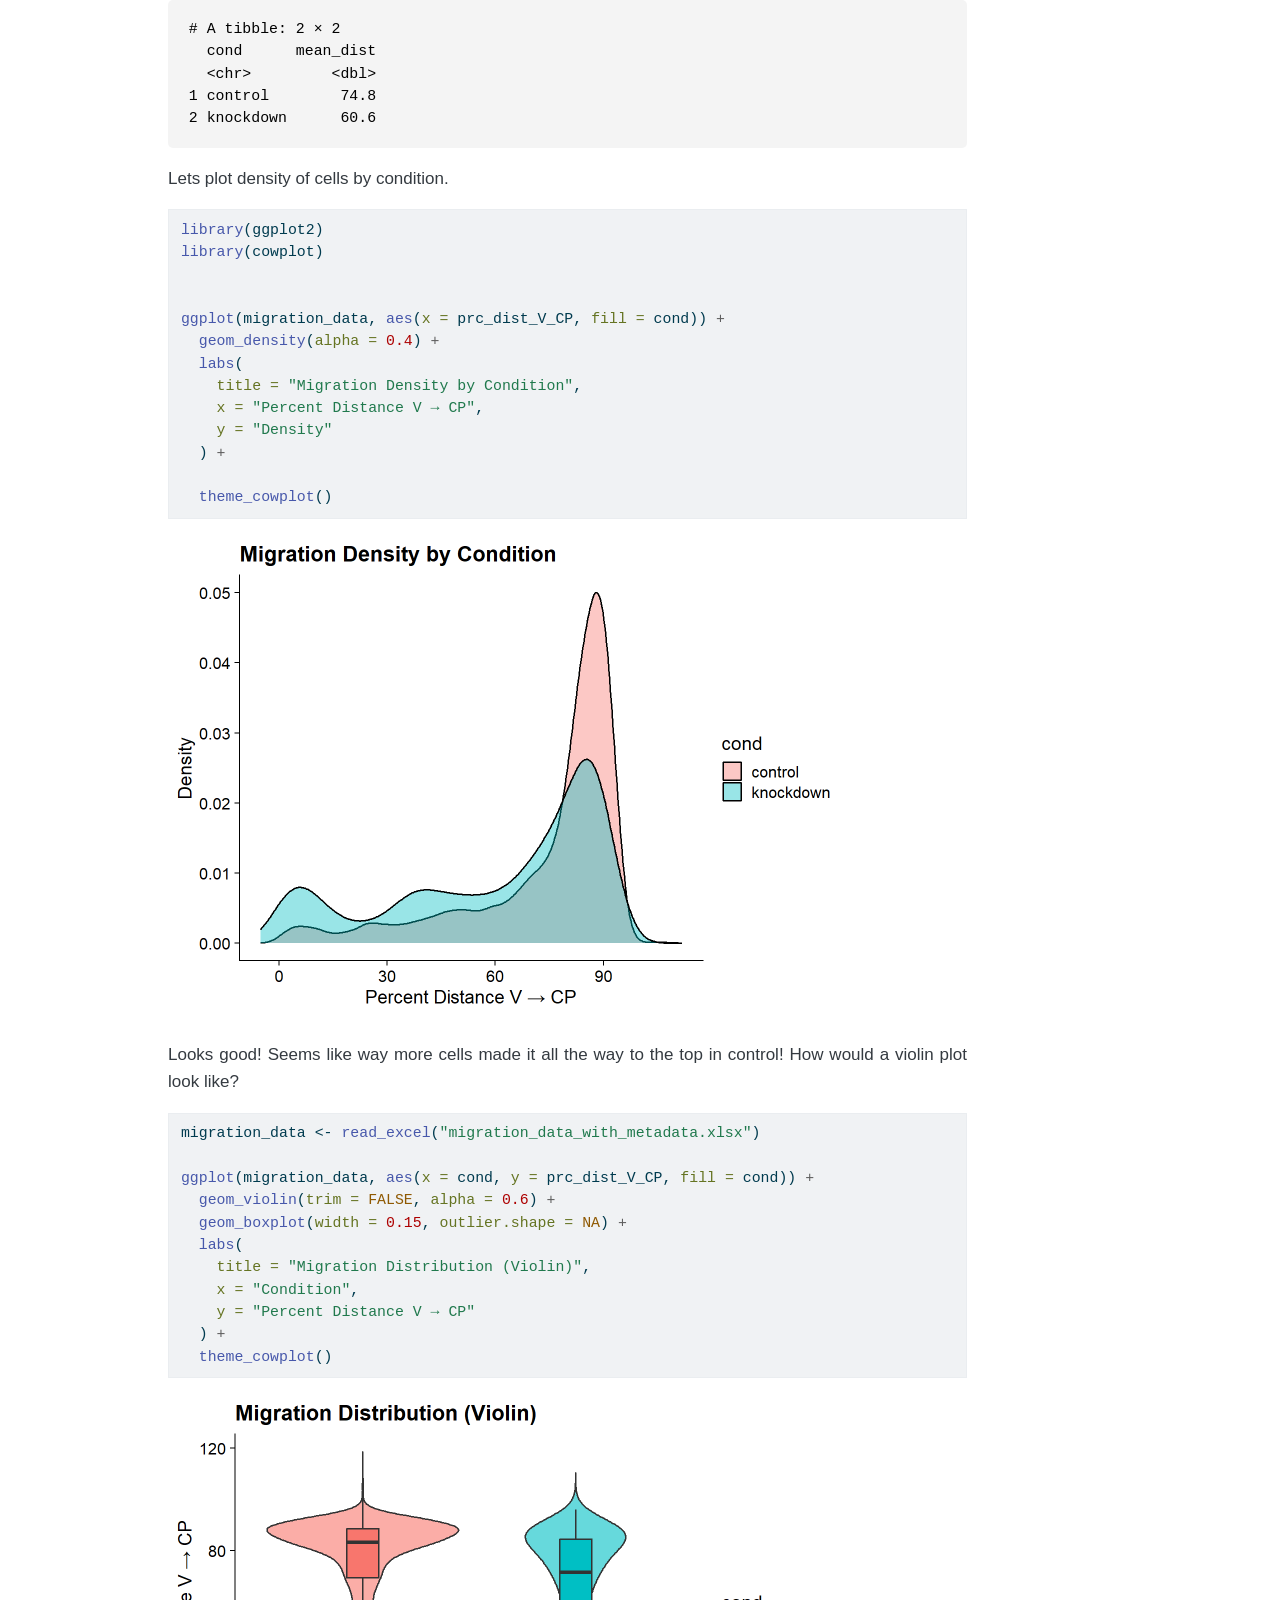
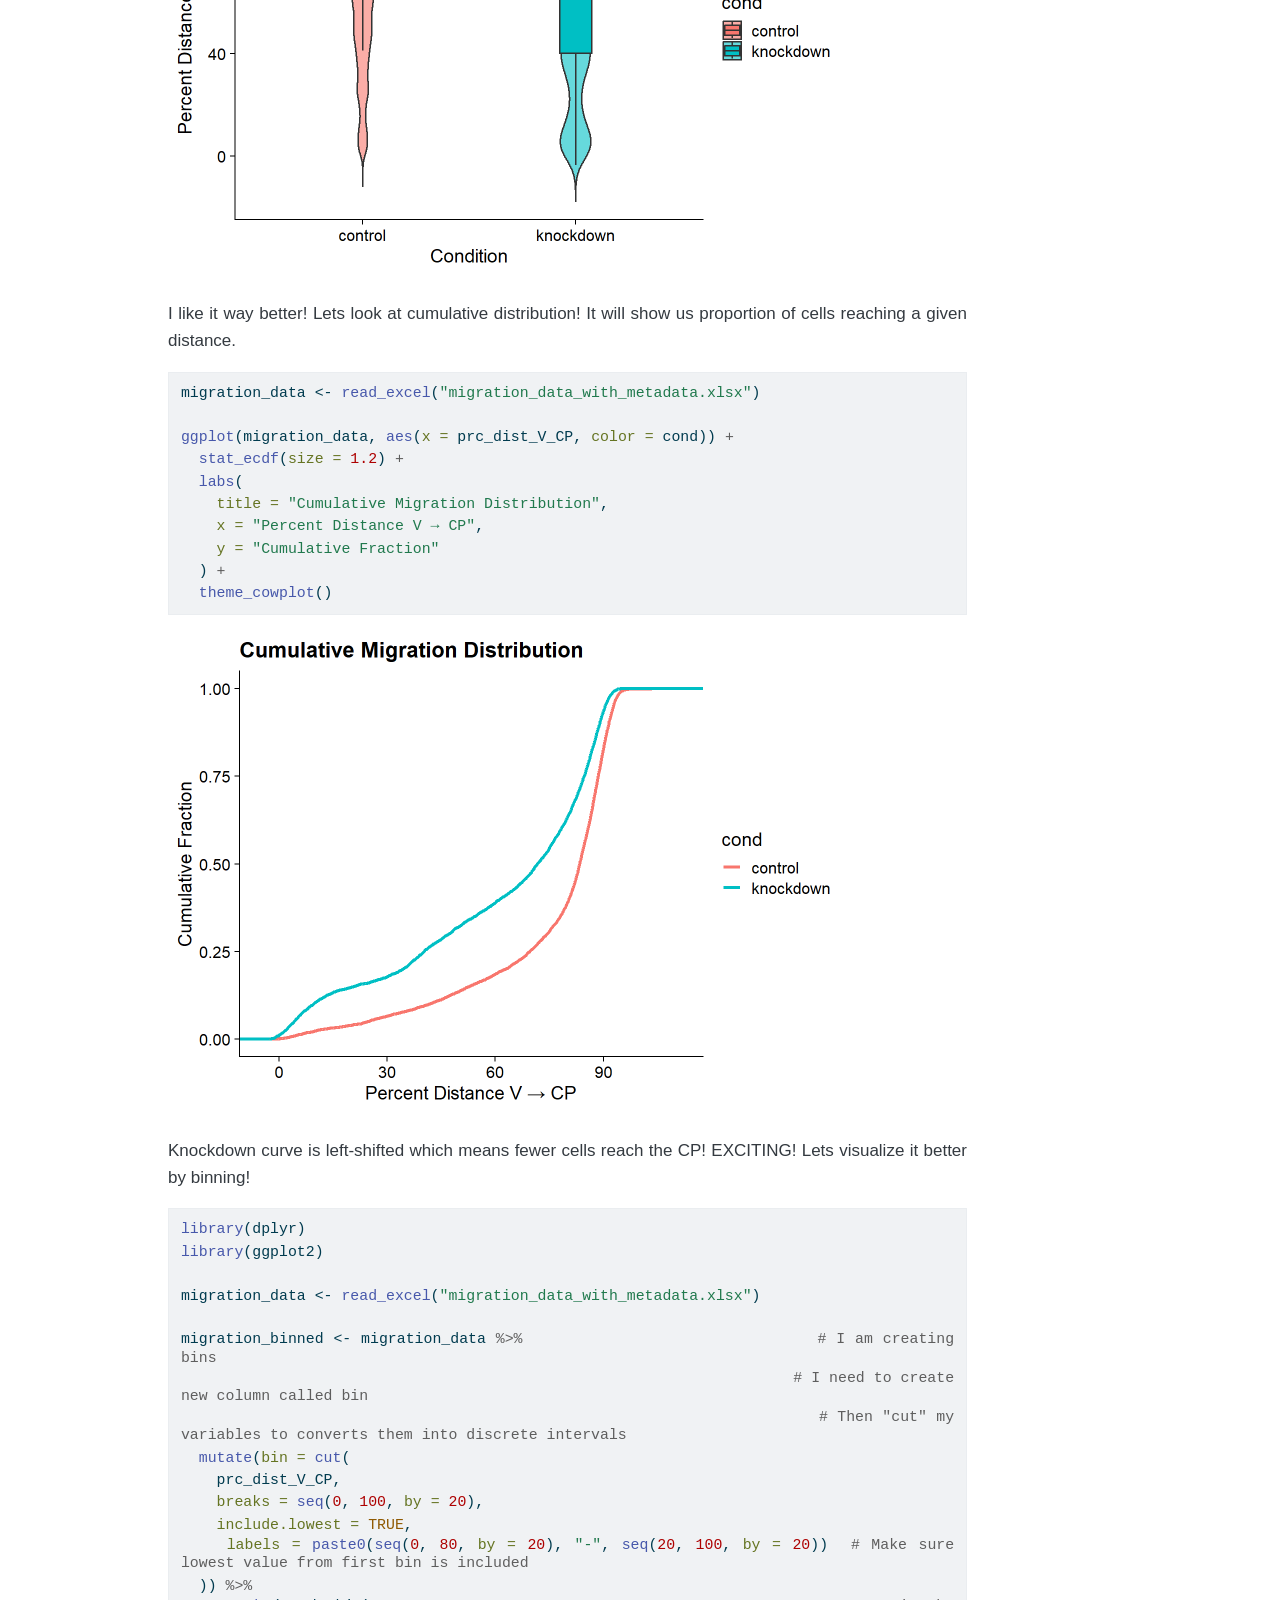
==== commit d8787ee4: "y" ====
--- a/docs/final-report.html
+++ b/docs/final-report.html
@@ -210,26 +210,26 @@
 <section id="introduction" class="level2">
 <h2 class="anchored" data-anchor-id="introduction">Introduction</h2>
 <p>Our brains are extremely complex, billions of cells form trillions connections.</p>
-<p><br> <img src="images/Slide_1.jpg" width="100%"></p>
+<p><img src="images/Slide_1.jpg" class="img-fluid"></p>
 <p><br></p>
 <p>What distinguishes us from other species is the complexity of the neocortex. That complexity is build by multiple tightly precised stages of development consisting of proliferation and differentiation, <strong>migration</strong>, synaptogenesis and pruning. These stages are highly <strong>energy demanding</strong> and require a <strong>metabolic transition from glycolisys</strong> in stem cells <strong>to</strong> oxidativephosphorylation <strong>(OXPHOS) in neurons.</strong></p>
 <p><br></p>
-<p><img src="images/Slide_2.jpg" width="100%"></p>
+<p><img src="images/Slide_2.jpg" class="img-fluid"></p>
 <p><br></p>
 <p>What are the consequences of cortical development errors?<br> Those errors may result in neurodevelopmental disorders. Pathogenic variants in OGDH, rate limiting components of the tricarboxylic acid (TCA) cycle, have been identified in children with severe neurological impairment. <strong>The molecular mechanisms by which these mutations give rise to neurodevelopmental disorders remain poorly understood.</strong> <em>One possibility is that alteration in OGDH activity or abundance may impact the metabolic switch from glycolisys to OXPHOS, which can result in the cell struggling to energetically support neurodevelopmental processes like neuronal migration.</em></p>
 <p><br></p>
-<p><img src="images/Slide_3.jpg" width="100%"></p>
+<p><img src="images/Slide_3.jpg" class="img-fluid"></p>
 <p><br></p>
 <p><strong>We decided to take a closer look at neuronal migration in OGDH deficiency model</strong>. We performed <strong>In Utero Electroporation</strong> surgeries to label newborn neurons destined to become building blocks of cortical layer 2/3 and <strong>follow them through development.</strong></p>
 <p><br></p>
-<p><img src="images/Slide_4.jpg" width="100%"></p>
+<p><img src="images/Slide_4.jpg" class="img-fluid"></p>
 </section>
 <section id="methods" class="level2">
 <h2 class="anchored" data-anchor-id="methods">Methods</h2>
 <p>To analyze neuronal migration I used <em>TronMachine</em>, an app developed by Erik Dent’s lab (https://dent.neuro.wisc.edu/tools-2/). <br>The app takes z-stacks of 10x confocal images, recognizes the cell body, allows user to define start and end point of migration which usually is defined by <strong>Lining of The Ventricle as start</strong> and <strong>Top of The Cortical Plate as endpoint.</strong></p>
-<p><img src="images/Slide_5.jpg" width="100%"></p>
+<p><img src="images/Slide_5.jpg" class="img-fluid"></p>
 <p>Here are some representative images I acquired.</p>
-<p><img src="images/Slide_6.jpg" width="100%"></p>
+<p><img src="images/Slide_6.jpg" class="img-fluid"></p>
 <p>Here is the .xlsx file format Tron Machine spit out.</p>
 <div class="cell">
 <div class="code-copy-outer-scaffold"><div class="sourceCode cell-code" id="cb1"><pre class="sourceCode r code-with-copy"><code class="sourceCode r"><span id="cb1-1"><a href="#cb1-1" aria-hidden="true" tabindex="-1"></a><span class="fu">library</span>(readxl)</span>
